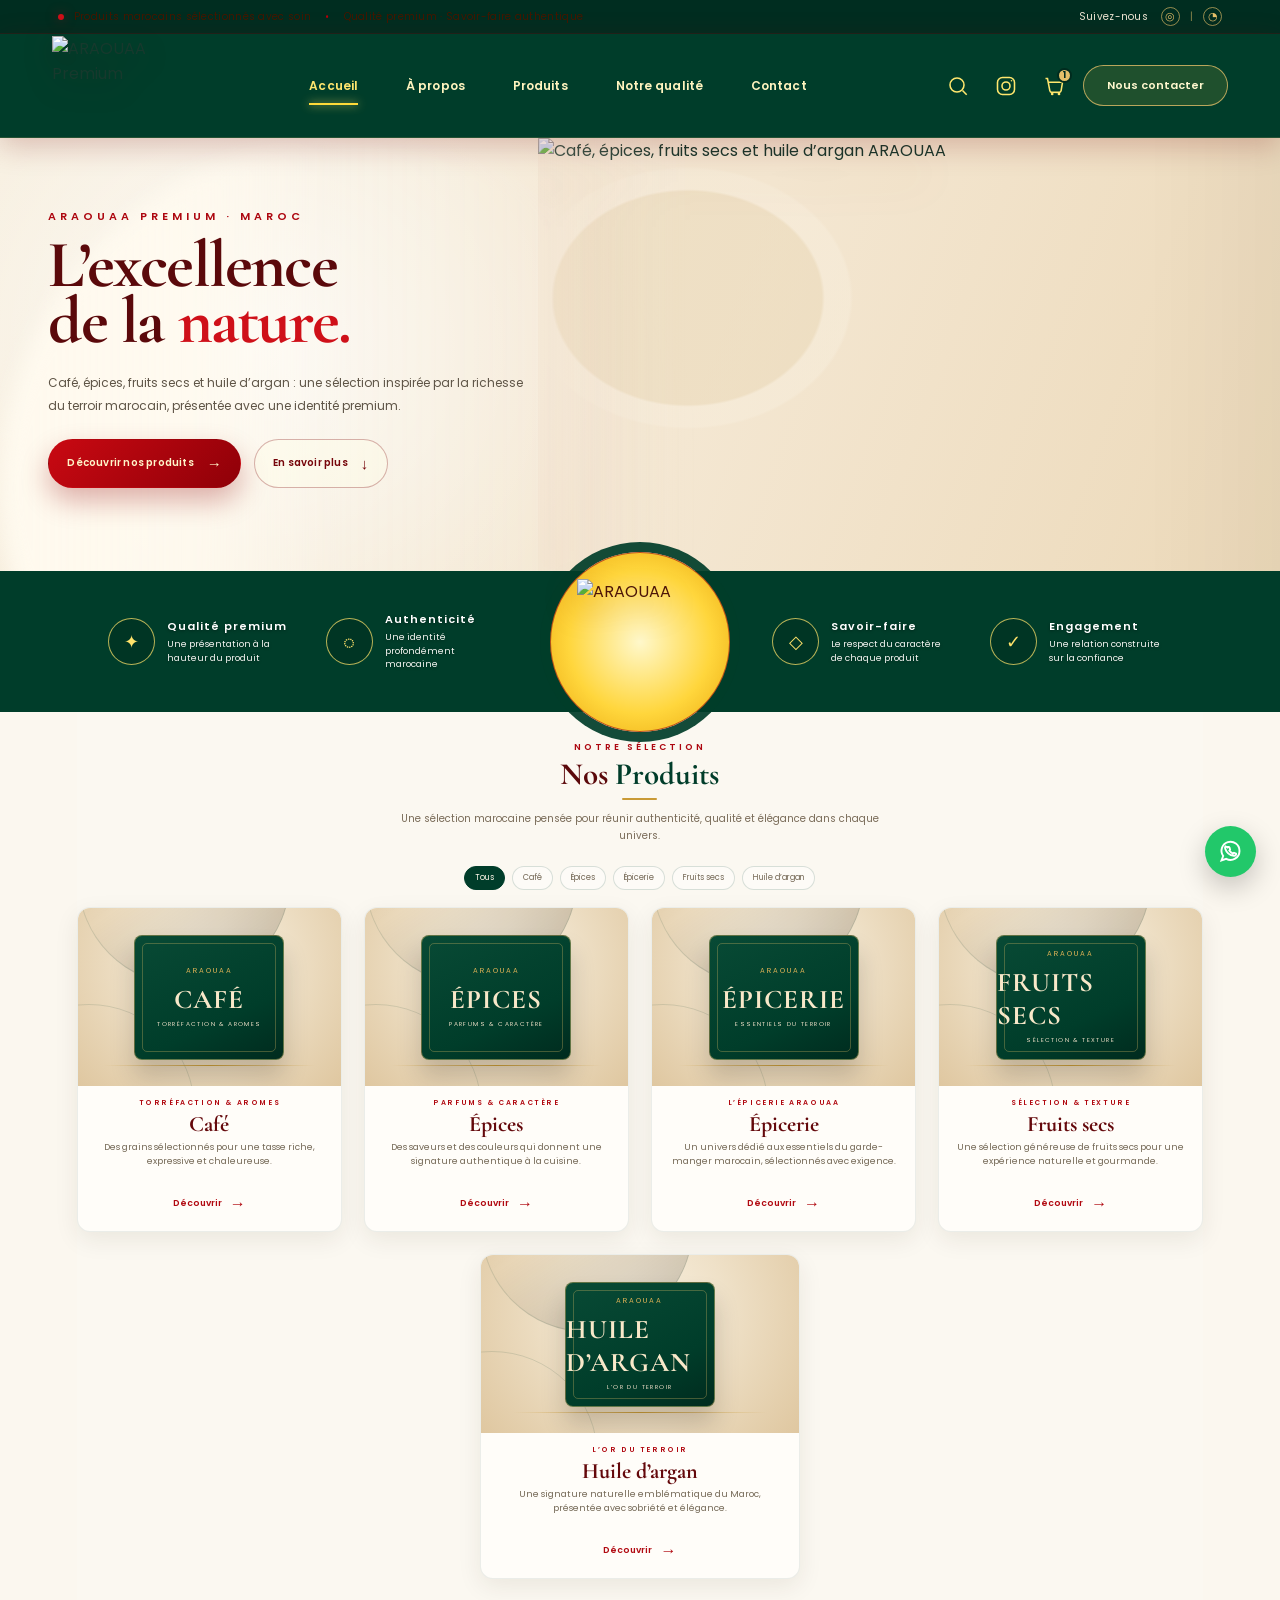
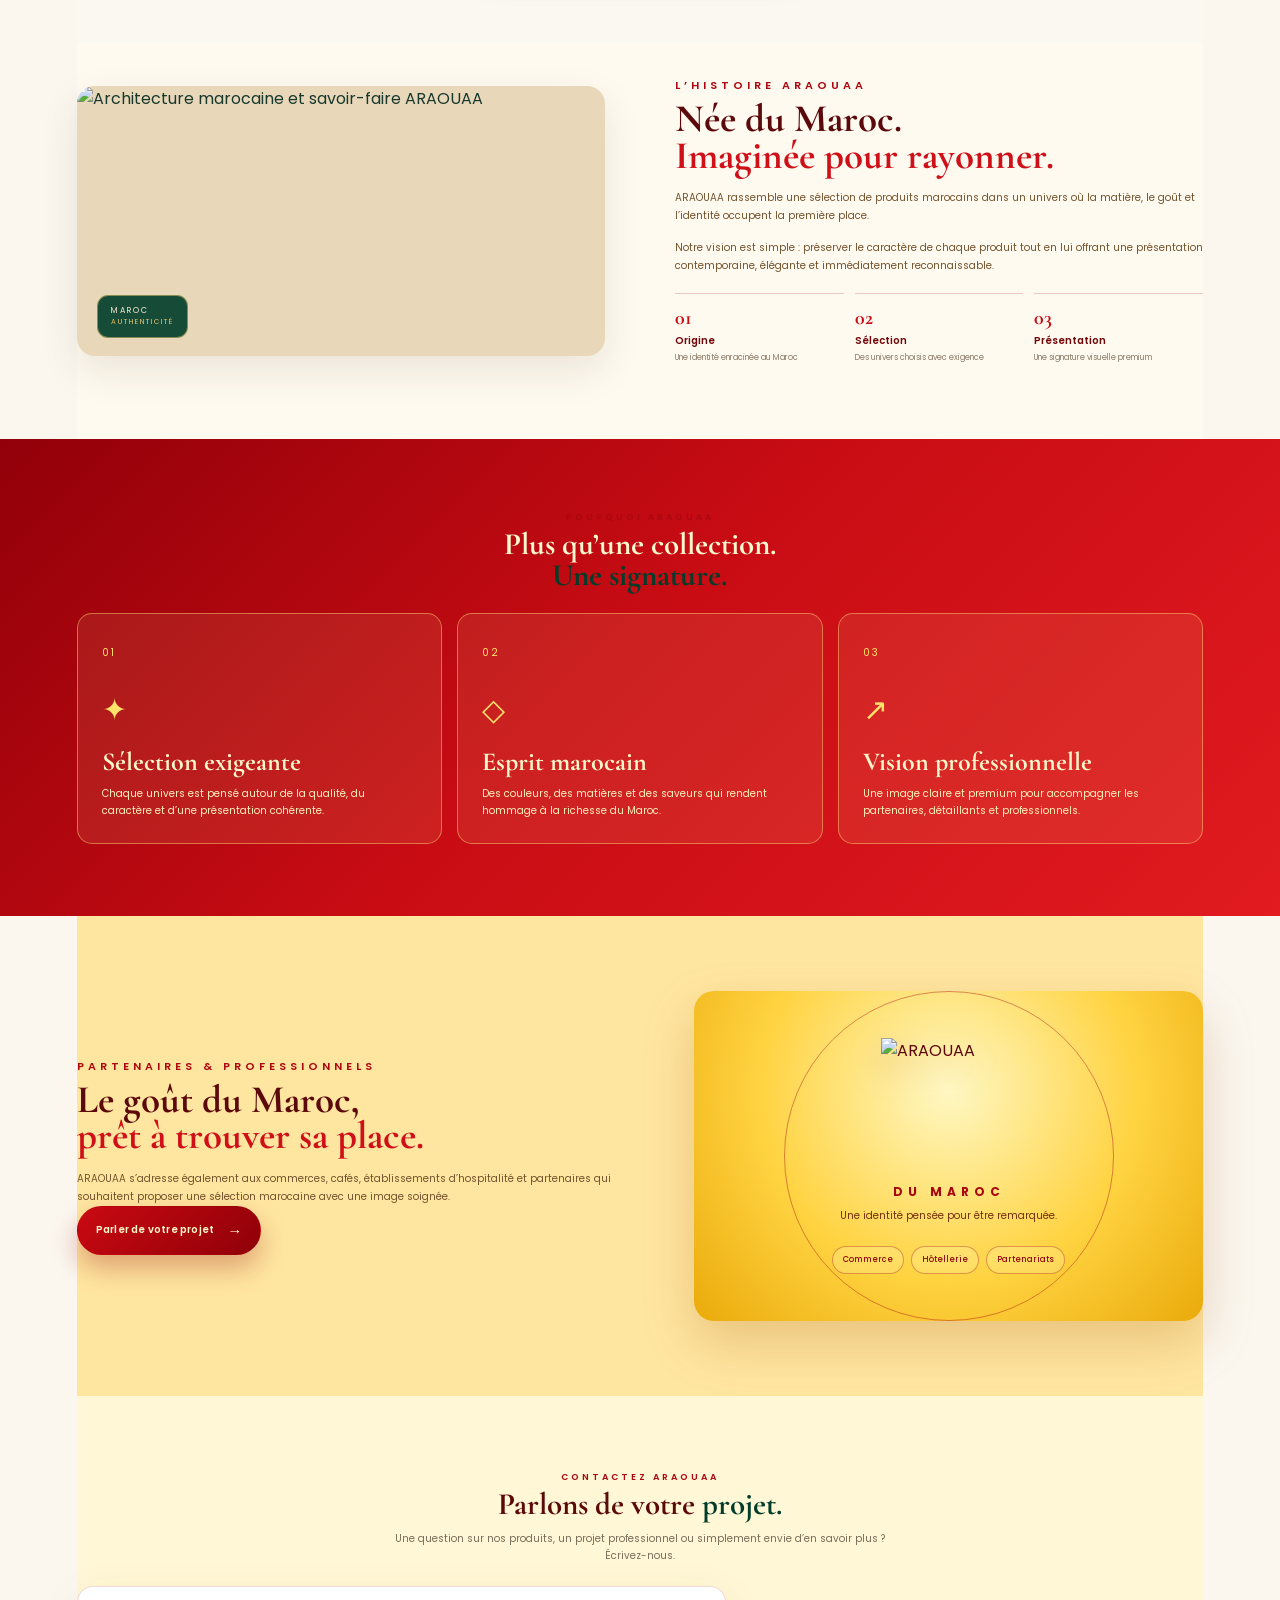
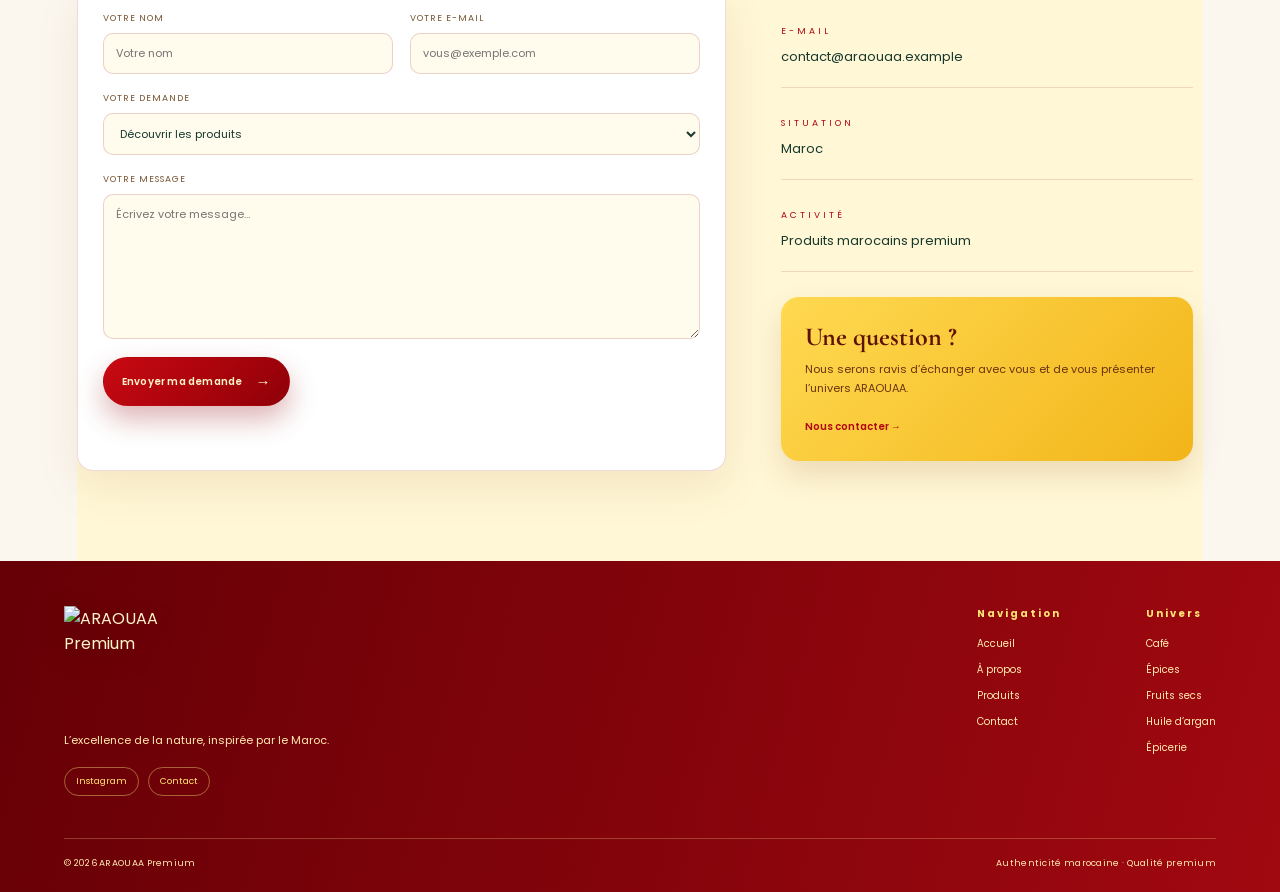
==== index.html @ 13060d9a "Add files via upload" ====
<!DOCTYPE html>
<html lang="fr">
<head>
<meta charset="UTF-8">
<meta name="viewport" content="width=device-width, initial-scale=1.0">
<meta name="theme-color" content="#b50911">
<meta name="description" content="ARAOUAA Premium — café, épices, fruits secs et huile d’argan. L’authenticité marocaine dans une présentation premium.">
<title>ARAOUAA Premium | L’excellence de la nature</title>
<link rel="preconnect" href="https://fonts.googleapis.com">
<link rel="preconnect" href="https://fonts.gstatic.com" crossorigin>
<link href="https://fonts.googleapis.com/css2?family=Cormorant+Garamond:wght@500;600;700&family=Poppins:wght@300;400;500;600;700&display=swap" rel="stylesheet">
<link rel="stylesheet" href="style.css">
</head>
<body>

<div class="announcement">
  <div class="announcement-inner">
    <span><i class="dot"></i> Produits marocains sélectionnés avec soin</span>
    <span class="announcement-separator">•</span>
    <span>Qualité premium · Savoir-faire authentique</span>
    <div class="announcement-socials"><span>Suivez-nous</span><a href="https://www.instagram.com/" target="_blank" rel="noopener" aria-label="Instagram">◎</a><span class="social-divider">|</span><a href="#contact" aria-label="WhatsApp">◔</a></div>
  </div>
</div>

<header class="site-header" id="siteHeader">
  <a class="brand-logo" href="#accueil" aria-label="ARAOUAA Premium — Accueil">
    <img src="assets/logo-crystal-4k.png" alt="ARAOUAA Premium">
  </a>

  <button class="menu-toggle" type="button" aria-label="Ouvrir le menu" aria-expanded="false">
    <span></span><span></span><span></span>
  </button>

  <nav class="main-nav" id="mainNav" aria-label="Navigation principale">
    <a class="active" href="#accueil">Accueil</a>
    <a href="#apropos">À propos</a>
    <a href="produits.html">Produits</a>
    <a href="#qualite">Notre qualité</a>
    <a href="#contact">Contact</a>
  </nav>

  <div class="header-actions">
    <button class="icon-button search-toggle" type="button" aria-label="Rechercher" aria-expanded="false">
      <svg viewBox="0 0 24 24" aria-hidden="true"><circle cx="11" cy="11" r="7"></circle><path d="m16.5 16.5 4.2 4.2"></path></svg>
    </button>
    <a class="icon-button instagram-link" href="https://www.instagram.com/" target="_blank" rel="noopener" aria-label="Instagram">
      <svg viewBox="0 0 24 24" aria-hidden="true"><rect x="3.5" y="3.5" width="17" height="17" rx="5"></rect><circle cx="12" cy="12" r="4"></circle><circle cx="17.5" cy="6.7" r=".8" class="fill"></circle></svg>
    </a>
    <a class="icon-button cart-link" href="#produits" aria-label="Voir le panier">
      <svg viewBox="0 0 24 24" aria-hidden="true"><path d="M3.5 4.5h2l2.3 12.2a2 2 0 0 0 2 1.65h7.35a2 2 0 0 0 1.97-1.65L20.5 8.3H6.2"></path><circle cx="10.2" cy="20" r="1.35" class="fill"></circle><circle cx="17" cy="20" r="1.35" class="fill"></circle></svg>
      <span class="cart-badge">1</span>
    </a>
    <a class="header-contact" href="#contact">Nous contacter</a>
  </div>

  <div class="search-panel" aria-hidden="true">
    <div class="search-inner">
      <svg viewBox="0 0 24 24" aria-hidden="true"><circle cx="11" cy="11" r="7"></circle><path d="m16.5 16.5 4.2 4.2"></path></svg>
      <input id="siteSearch" type="search" placeholder="Rechercher café, épices, fruits secs…" autocomplete="off">
      <button class="search-close" type="button" aria-label="Fermer la recherche">×</button>
    </div>
  </div>
</header>

<main>
<section class="hero" id="accueil">
  <div class="hero-backdrop" aria-hidden="true"></div>
  <div class="hero-inner">
    <div class="hero-copy reveal">
      <p class="eyebrow">ARAOUAA PREMIUM · MAROC</p>
      <h1>L’excellence<br>de la <em>nature.</em></h1>
      <p class="hero-lead">Café, épices, fruits secs et huile d’argan : une sélection inspirée par la richesse du terroir marocain, présentée avec une identité premium.</p>
      <div class="hero-actions">
        <a class="button button-primary" href="produits.html">Découvrir nos produits <span>→</span></a>
        <a class="button button-quiet" href="#apropos">En savoir plus <span>↓</span></a>
      </div>
    </div>
    <div class="hero-visual reveal">
      <div class="hero-arch" aria-hidden="true"></div>
      <div class="visual-frame"><img src="assets/hero-product-stage.jpg" alt="Café, épices, fruits secs et huile d’argan ARAOUAA"></div>
    </div>
  </div>
</section>

<section class="quality-strip" id="qualite">
  <div class="quality-item">
    <span class="quality-icon">✦</span><div><b>Qualité premium</b><small>Une présentation à la hauteur du produit</small></div>
  </div>
  <div class="quality-item">
    <span class="quality-icon">◌</span><div><b>Authenticité</b><small>Une identité profondément marocaine</small></div>
  </div>
  <div class="quality-mark"><img src="assets/logo-crystal-4k.png" alt="ARAOUAA"></div>
  <div class="quality-item">
    <span class="quality-icon">◇</span><div><b>Savoir-faire</b><small>Le respect du caractère de chaque produit</small></div>
  </div>
  <div class="quality-item">
    <span class="quality-icon">✓</span><div><b>Engagement</b><small>Une relation construite sur la confiance</small></div>
  </div>
</section>

<section class="products section" id="produits">
  <div class="section-heading reveal">
    <p class="eyebrow">NOTRE SÉLECTION</p>
    <h2>Nos <em>Produits</em></h2>
    <div class="section-rule" aria-hidden="true"></div>
    <p>Une sélection marocaine pensée pour réunir authenticité, qualité et élégance dans chaque univers.</p>
  </div>
  <div class="product-filters" role="group" aria-label="Filtrer les produits">
    <button class="filter-chip active" type="button" data-filter="all">Tous</button>
    <button class="filter-chip" type="button" data-filter="cafe">Café</button>
    <button class="filter-chip" type="button" data-filter="epices">Épices</button>
    <button class="filter-chip" type="button" data-filter="epicerie">Épicerie</button>
    <button class="filter-chip" type="button" data-filter="fruits-secs">Fruits secs</button>
    <button class="filter-chip" type="button" data-filter="argan">Huile d’argan</button>
  </div>
  <div class="product-grid">
    <article class="product-card reveal" data-category="cafe" data-search="café cafe coffee">
      <div class="product-image epicerie-art"><span class="product-number">01</span><div class="pantry-art"><span>ARAOUAA</span><strong>CAFÉ</strong><small>TORRÉFACTION &amp; AROMES</small></div><div class="pantry-line"></div></div>
      <div class="product-content"><p class="product-kicker">TORRÉFACTION &amp; AROMES</p><h3>Café</h3><p>Des grains sélectionnés pour une tasse riche, expressive et chaleureuse.</p><button class="product-link" data-product="cafe">Découvrir <span>→</span></button></div>
    </article>
    <article class="product-card reveal" data-category="epices" data-search="épices epices spices">
      <div class="product-image epicerie-art"><span class="product-number">02</span><div class="pantry-art"><span>ARAOUAA</span><strong>ÉPICES</strong><small>PARFUMS &amp; CARACTÈRE</small></div><div class="pantry-line"></div></div>
      <div class="product-content"><p class="product-kicker">PARFUMS &amp; CARACTÈRE</p><h3>Épices</h3><p>Des saveurs et des couleurs qui donnent une signature authentique à la cuisine.</p><button class="product-link" data-product="epices">Découvrir <span>→</span></button></div>
    </article>
    <article class="product-card reveal" data-category="epicerie" data-search="épicerie epicerie grocery">
      <div class="product-image epicerie-art"><span class="product-number">03</span><div class="pantry-art"><span>ARAOUAA</span><strong>ÉPICERIE</strong><small>ESSENTIELS DU TERROIR</small></div><div class="pantry-line"></div></div>
      <div class="product-content"><p class="product-kicker">L’ÉPICERIE ARAOUAA</p><h3>Épicerie</h3><p>Un univers dédié aux essentiels du garde-manger marocain, sélectionnés avec exigence.</p><button class="product-link" data-product="epicerie">Découvrir <span>→</span></button></div>
    </article>
    <article class="product-card reveal" data-category="fruits-secs" data-search="fruits secs noix nuts amandes cajou">
      <div class="product-image epicerie-art"><span class="product-number">04</span><div class="pantry-art"><span>ARAOUAA</span><strong>FRUITS SECS</strong><small>SÉLECTION &amp; TEXTURE</small></div><div class="pantry-line"></div></div>
      <div class="product-content"><p class="product-kicker">SÉLECTION &amp; TEXTURE</p><h3>Fruits secs</h3><p>Une sélection généreuse de fruits secs pour une expérience naturelle et gourmande.</p><button class="product-link" data-product="fruits-secs">Découvrir <span>→</span></button></div>
    </article>
    <article class="product-card reveal" data-category="argan" data-search="huile argan argane oil">
      <div class="product-image epicerie-art"><span class="product-number">05</span><div class="pantry-art"><span>ARAOUAA</span><strong>HUILE D’ARGAN</strong><small>L’OR DU TERROIR</small></div><div class="pantry-line"></div></div>
      <div class="product-content"><p class="product-kicker">L’OR DU TERROIR</p><h3>Huile d’argan</h3><p>Une signature naturelle emblématique du Maroc, présentée avec sobriété et élégance.</p><button class="product-link" data-product="argan">Découvrir <span>→</span></button></div>
    </article>
  </div>
</section>

<section class="story section" id="apropos">
  <div class="story-visual reveal"><img src="assets/story-morocco.jpg" alt="Architecture marocaine et savoir-faire ARAOUAA"><div class="story-badge">MAROC<br><span>AUTHENTICITÉ</span></div></div>
  <div class="story-copy reveal">
    <p class="eyebrow">L’HISTOIRE ARAOUAA</p>
    <h2>Née du Maroc.<br><em>Imaginée pour rayonner.</em></h2>
    <p>ARAOUAA rassemble une sélection de produits marocains dans un univers où la matière, le goût et l’identité occupent la première place.</p>
    <p>Notre vision est simple : préserver le caractère de chaque produit tout en lui offrant une présentation contemporaine, élégante et immédiatement reconnaissable.</p>
    <div class="story-points">
      <div><strong>01</strong><span>Origine</span><small>Une identité enracinée au Maroc</small></div>
      <div><strong>02</strong><span>Sélection</span><small>Des univers choisis avec exigence</small></div>
      <div><strong>03</strong><span>Présentation</span><small>Une signature visuelle premium</small></div>
    </div>
  </div>
</section>

<section class="values" id="valeurs">
  <div class="section">
    <div class="section-heading section-heading-light reveal">
      <p class="eyebrow">POURQUOI ARAOUAA</p>
      <h2>Plus qu’une collection.<br><em>Une signature.</em></h2>
    </div>
    <div class="values-grid">
      <article class="value-card reveal"><span>01</span><div class="value-icon">✦</div><h3>Sélection exigeante</h3><p>Chaque univers est pensé autour de la qualité, du caractère et d’une présentation cohérente.</p></article>
      <article class="value-card reveal"><span>02</span><div class="value-icon">◇</div><h3>Esprit marocain</h3><p>Des couleurs, des matières et des saveurs qui rendent hommage à la richesse du Maroc.</p></article>
      <article class="value-card reveal"><span>03</span><div class="value-icon">↗</div><h3>Vision professionnelle</h3><p>Une image claire et premium pour accompagner les partenaires, détaillants et professionnels.</p></article>
    </div>
  </div>
</section>

<section class="partners section" id="partenaires">
  <div class="partner-copy reveal">
    <p class="eyebrow">PARTENAIRES &amp; PROFESSIONNELS</p>
    <h2>Le goût du Maroc,<br><em>prêt à trouver sa place.</em></h2>
    <p>ARAOUAA s’adresse également aux commerces, cafés, établissements d’hospitalité et partenaires qui souhaitent proposer une sélection marocaine avec une image soignée.</p>
    <a class="button button-primary" href="#contact">Parler de votre projet <span>→</span></a>
  </div>
  <div class="partner-card reveal">
    <div class="partner-ring"></div>
    <img src="assets/logo-crystal-4k.png" alt="ARAOUAA">
    <strong>DU MAROC</strong>
    <span>Une identité pensée pour être remarquée.</span>
    <div class="partner-tags"><b>Commerce</b><b>Hôtellerie</b><b>Partenariats</b></div>
  </div>
</section>

<section class="contact section" id="contact">
  <div class="section-heading reveal">
    <p class="eyebrow">CONTACTEZ ARAOUAA</p>
    <h2>Parlons de votre <em>projet.</em></h2>
    <p>Une question sur nos produits, un projet professionnel ou simplement envie d’en savoir plus ? Écrivez-nous.</p>
  </div>
  <div class="contact-layout">
    <form class="contact-form reveal" id="contactForm">
      <div class="field-row">
        <label>Votre nom<input name="name" required placeholder="Votre nom"></label>
        <label>Votre e-mail<input name="email" type="email" required placeholder="vous@exemple.com"></label>
      </div>
      <label>Votre demande
        <select name="interest"><option>Découvrir les produits</option><option>Demande professionnelle</option><option>Partenariat</option><option>Autre demande</option></select>
      </label>
      <label>Votre message<textarea name="message" rows="6" required placeholder="Écrivez votre message…"></textarea></label>
      <button class="button button-primary" type="submit">Envoyer ma demande <span>→</span></button>
      <p class="form-message" aria-live="polite"></p>
    </form>
    <aside class="contact-info reveal">
      <div class="info-block"><span>E-MAIL</span><a href="mailto:contact@araouaa.example">contact@araouaa.example</a></div>
      <div class="info-block"><span>SITUATION</span><p>Maroc</p></div>
      <div class="info-block"><span>ACTIVITÉ</span><p>Produits marocains premium</p></div>
      <div class="contact-highlight"><strong>Une question ?</strong><p>Nous serons ravis d’échanger avec vous et de vous présenter l’univers ARAOUAA.</p><a href="#contact">Nous contacter →</a></div>
    </aside>
  </div>
</section>
</main>

<footer class="footer">
  <div class="footer-main">
    <div class="footer-brand">
      <a class="footer-logo" href="#accueil"><img src="assets/logo-crystal-4k.png" alt="ARAOUAA Premium"></a>
      <p>L’excellence de la nature, inspirée par le Maroc.</p>
      <div class="footer-socials"><a href="https://www.instagram.com/" target="_blank" rel="noopener" aria-label="Instagram">Instagram</a><a href="#contact" aria-label="Contact">Contact</a></div>
    </div>
    <div class="footer-nav"><div><strong>Navigation</strong><a href="#accueil">Accueil</a><a href="#apropos">À propos</a><a href="#produits">Produits</a><a href="#contact">Contact</a></div><div><strong>Univers</strong><a href="#produits">Café</a><a href="#produits">Épices</a><a href="#produits">Fruits secs</a><a href="#produits">Huile d’argan</a><a href="#produits">Épicerie</a></div></div>
  </div>
  <div class="footer-bottom"><span>© 2026 ARAOUAA Premium</span><span>Authenticité marocaine · Qualité premium</span></div>
</footer>

<a class="whatsapp" href="#contact" aria-label="Nous contacter"><svg viewBox="0 0 24 24" aria-hidden="true"><path d="M20 11.5a8 8 0 0 1-11.8 7L4 20l1.5-4A8 8 0 1 1 20 11.5Z"></path><path d="M9.2 8.4c.2-.4.5-.4.8-.4h.5c.2 0 .4.1.5.4l.6 1.5c.1.2.1.4-.1.6l-.5.6c.8 1.3 1.8 2.1 3.2 2.7l.5-.6c.2-.2.4-.2.6-.1l1.4.7c.3.1.4.3.3.6-.2 1-1 1.5-1.9 1.4-3.7-.5-6.7-3-7.8-6.3-.3-.8-.1-1.7.4-2.1Z"></path></svg></a>

<div class="modal" id="productModal" aria-hidden="true"><div class="modal-backdrop"></div><div class="modal-box"><button class="modal-close" type="button" aria-label="Fermer">×</button><p class="eyebrow">UNIVERS ARAOUAA</p><h2 id="modalTitle"></h2><p id="modalText"></p><a href="#contact" class="button button-primary modal-contact">Nous contacter <span>→</span></a></div></div>
<button class="to-top" type="button" aria-label="Retour en haut">↑</button>
<script src="script.js"></script>
</body>
</html>
---- style.css ----
:root{--green:#003b29;--green-deep:#00291d;--green-soft:#0b4a35;--cream:#fbf5e8;--cream-2:#f3e6cf;--gold:#c99a36;--gold-light:#e4bf69;--brown:#62482b;--ink:#173a2d;--muted:#756957;--white:#fffdf8;--line:rgba(0,59,41,.14);--shadow:0 22px 60px rgba(52,39,18,.12)}
*{box-sizing:border-box;margin:0;padding:0}html{scroll-behavior:smooth;scroll-padding-top:100px}body{font-family:Poppins,Arial,sans-serif;background:var(--cream);color:var(--ink);overflow-x:hidden}body.modal-open{overflow:hidden}a{text-decoration:none;color:inherit}button,input,textarea,select{font:inherit}.section{width:min(1380px,88%);margin:auto}.eyebrow{font-size:11px;letter-spacing:4px;color:#a17826;font-weight:600;text-transform:uppercase}.announcement{height:40px;background:var(--green-deep);color:#f4ead8;font-size:11px;letter-spacing:.3px}.announcement-inner{height:100%;width:min(1380px,88%);margin:auto;display:flex;align-items:center;gap:18px;position:relative}.announcement .dot{width:6px;height:6px;background:var(--gold-light);border-radius:50%;display:inline-block;margin-right:7px}.announcement-separator{color:var(--gold)}.announcement-socials{margin-left:auto}.announcement-socials a{color:var(--gold-light);font-weight:600}
.site-header{height:116px;position:sticky;top:0;z-index:100;display:flex;align-items:center;padding:0 5.8%;gap:46px;background:rgba(0,59,41,.97);border-bottom:1px solid rgba(228,191,105,.12);transition:.35s;backdrop-filter:blur(14px)}.site-header.scrolled{height:84px;background:rgba(0,45,32,.97);box-shadow:0 10px 35px rgba(0,0,0,.12)}.brand-logo{width:164px;height:94px;display:flex;align-items:center;flex:0 0 auto}.brand-logo img{width:100%;height:100%;object-fit:contain;display:block;filter:none}.main-nav{display:flex;align-items:center;justify-content:center;gap:45px;flex:1}.main-nav a{color:#f8f1e4;font-size:14px;font-weight:500;letter-spacing:.5px;position:relative;padding:10px 0}.main-nav a:after{content:"";position:absolute;left:0;right:100%;bottom:0;height:2px;background:var(--gold-light);transition:.25s}.main-nav a:hover,.main-nav a.active{color:var(--gold-light)}.main-nav a:hover:after,.main-nav a.active:after{right:0}.header-actions{display:flex;align-items:center;gap:15px;margin-left:auto}.icon-button{border:0;background:transparent;color:var(--gold-light);width:40px;height:40px;display:grid;place-items:center;cursor:pointer}.icon-button svg{width:25px;height:25px;fill:none;stroke:currentColor;stroke-width:1.6}.icon-button .fill{fill:currentColor;stroke:none}.cart-link{position:relative}.cart-badge{position:absolute;top:1px;right:1px;width:15px;height:15px;border-radius:50%;background:var(--gold-light);color:var(--green-deep);font-size:9px;font-weight:700;display:grid;place-items:center;border:2px solid var(--green-deep);line-height:1}.header-contact{border:1px solid rgba(228,191,105,.75);border-radius:30px;padding:11px 19px;color:#f7eddb;font-size:12px;font-weight:600;transition:.25s}.header-contact:hover{background:var(--gold-light);color:var(--green-deep)}.menu-toggle{display:none;background:none;border:0;width:40px;height:40px;flex-direction:column;justify-content:center;gap:5px;margin-left:auto}.menu-toggle span{height:2px;width:23px;background:#f7eddb;display:block}.search-panel{position:absolute;right:5.8%;top:94px;width:min(500px,90vw);opacity:0;pointer-events:none;transform:translateY(-8px);transition:.25s}.search-panel.open{opacity:1;pointer-events:auto;transform:none}.search-inner{display:flex;align-items:center;gap:10px;background:#fffaf0;border:1px solid rgba(0,59,41,.15);border-radius:15px;padding:10px 12px;box-shadow:0 18px 50px rgba(0,30,20,.2)}.search-inner>svg{width:21px;height:21px;fill:none;stroke:#8d6b2b;stroke-width:1.7}.search-inner input{border:0;outline:0;background:transparent;color:var(--ink);width:100%;font-size:13px}.search-close{border:0;background:none;color:#7c6744;font-size:25px;cursor:pointer;line-height:1}
.hero{background:linear-gradient(115deg,#fffaf0 0%,#f7eddb 55%,#f0dfc2 100%);position:relative;overflow:hidden}.hero:before{content:"";position:absolute;width:700px;height:700px;left:-380px;top:-230px;border-radius:50%;background:rgba(255,255,255,.8);filter:blur(10px)}.hero-inner{width:min(1540px,94%);margin:auto;min-height:650px;display:grid;grid-template-columns:44% 56%;align-items:center;position:relative}.hero-copy{padding:55px 0 55px 5.5%;position:relative;z-index:2}.hero h1{font-family:"Cormorant Garamond",serif;font-size:clamp(68px,6.5vw,102px);line-height:.87;letter-spacing:-1.5px;color:var(--green);margin-top:15px;font-weight:700}.hero h1 em,.section-heading h2 em,.story-copy h2 em,.partner-copy h2 em{font-style:normal;color:#a77b24}.hero-lead{max-width:600px;margin-top:27px;color:#62482b;font-size:16px;line-height:1.9}.hero-actions{display:flex;gap:14px;align-items:center;margin-top:30px;flex-wrap:wrap}.button{display:inline-flex;align-items:center;justify-content:center;gap:17px;border-radius:30px;padding:14px 23px;font-size:12px;font-weight:600;letter-spacing:.2px;border:1px solid transparent;transition:.28s}.button span{font-size:17px;transition:.25s}.button:hover span{transform:translateX(4px)}.button-primary{background:var(--green);color:#fff7e8;box-shadow:0 12px 30px rgba(0,59,41,.13)}.button-primary:hover{background:#00523a;transform:translateY(-2px)}.button-quiet{color:var(--green);border-color:rgba(0,59,41,.25);background:rgba(255,255,255,.28)}.button-quiet:hover{border-color:var(--gold);background:#fffaf0}.hero-signature{margin-top:34px;color:#8a714b;font-size:10px;letter-spacing:1.2px;display:flex;align-items:center;gap:10px}.hero-signature span{width:28px;height:1px;background:var(--gold)}.hero-visual{height:650px;position:relative;display:flex;align-items:center;justify-content:flex-end;z-index:1}.visual-frame{width:min(1040px,108%);height:100%;position:relative;z-index:2}.visual-frame img{display:block;width:100%;height:100%;object-fit:cover;object-position:center;-webkit-mask-image:linear-gradient(90deg,transparent 0,rgba(0,0,0,.55) 7%,#000 16%);mask-image:linear-gradient(90deg,transparent 0,rgba(0,0,0,.55) 7%,#000 16%)}
.quality-strip{background:var(--green);min-height:210px;color:#fff;display:grid;grid-template-columns:1fr 1fr 1.2fr 1fr 1fr;align-items:center;padding:24px 6%;position:relative;z-index:4}.quality-item{display:flex;justify-content:center;align-items:center;gap:13px;padding:12px 22px}.quality-icon{width:48px;height:48px;border:1px solid rgba(228,191,105,.8);border-radius:50%;display:grid;place-items:center;color:var(--gold-light);font-size:22px;flex:0 0 auto}.quality-item div{display:flex;flex-direction:column;gap:3px}.quality-item b{font-size:12px;letter-spacing:1.4px;font-weight:600}.quality-item small{font-size:10px;color:#ddd5c5;line-height:1.45}.quality-mark{height:245px;display:flex;align-items:center;justify-content:center;position:relative;margin-top:-34px;margin-bottom:-34px}.quality-mark:before{content:"";position:absolute;width:280px;height:280px;border-radius:50%;background:var(--green);border:1px solid rgba(228,191,105,.8);box-shadow:0 0 0 14px rgba(0,59,41,.9);z-index:0}.quality-mark img{width:190px;height:190px;object-fit:contain;position:relative;z-index:1}
.products{padding:105px 0 100px;background:var(--cream)}.section-heading{text-align:center;max-width:780px;margin:0 auto 48px}.section-heading h2{font-family:"Cormorant Garamond",serif;font-size:54px;line-height:.95;color:var(--green);margin-top:13px}.section-heading>p:last-child{color:var(--muted);font-size:13px;line-height:1.8;margin:18px auto 0;max-width:680px}.product-grid{display:grid;grid-template-columns:repeat(3,1fr);gap:22px}.product-image.placeholder{background:linear-gradient(150deg,#f4ecda,#e9dcc0);color:var(--gold);display:flex;flex-direction:column;align-items:center;justify-content:center;gap:10px}.product-image.placeholder svg{width:52px;height:52px;opacity:.8}.placeholder-tag{font-size:9px;letter-spacing:1.5px;text-transform:uppercase;color:#a17826;background:rgba(255,255,255,.7);border:1px solid rgba(161,120,38,.3);border-radius:20px;padding:5px 12px}.product-card{background:#fffdf8;border:1px solid rgba(0,59,41,.11);border-radius:20px;overflow:hidden;box-shadow:0 12px 38px rgba(52,39,18,.08);transition:.35s}.product-card:hover{transform:translateY(-8px);box-shadow:0 22px 55px rgba(52,39,18,.14);border-color:rgba(201,154,54,.45)}.product-image{height:235px;background:#0b0d0b;position:relative;display:flex;align-items:center;justify-content:center;overflow:hidden}.product-image:after{content:"";position:absolute;inset:0;background:linear-gradient(145deg,rgba(255,255,255,.06),transparent 45%,rgba(0,0,0,.2));pointer-events:none}.product-image img{width:100%;height:100%;object-fit:cover;transition:.5s}.product-card:hover .product-image img{transform:scale(1.035)}.product-number{position:absolute;z-index:2;left:15px;top:14px;width:34px;height:34px;border-radius:50%;display:grid;place-items:center;background:rgba(255,250,239,.92);color:var(--green);font-size:10px;font-weight:700}.product-content{padding:21px 21px 23px}.product-kicker{font-size:8px;letter-spacing:2px;color:#a47b27;font-weight:600}.product-content h3{font-family:"Cormorant Garamond",serif;font-size:30px;color:var(--green);margin:3px 0 7px}.product-content>p:not(.product-kicker){font-size:11px;color:#756957;line-height:1.65;min-height:55px}.product-link{margin-top:13px;border:0;background:none;color:#9a7125;font-size:11px;font-weight:600;display:inline-flex;gap:8px;align-items:center;cursor:pointer;padding:0}.product-link span{font-size:16px;transition:.25s}.product-link:hover span{transform:translateX(4px)}
.story{padding:110px 0;display:grid;grid-template-columns:1fr 1fr;gap:90px;align-items:center;background:#fffaf0}.story-visual{height:510px;border-radius:28px;background:radial-gradient(circle at 50% 50%,#0c553b,#003b29 55%,#002d20);position:relative;overflow:hidden;display:grid;place-items:center;box-shadow:var(--shadow)}.story-orbit{position:absolute;border:1px solid rgba(228,191,105,.32);border-radius:50%}.orbit-a{width:430px;height:430px}.orbit-b{width:320px;height:320px;border-style:dashed}.story-logo{width:245px;height:245px;position:relative;z-index:2;display:grid;place-items:center}.story-logo img{width:100%;height:100%;object-fit:contain}.story-caption{position:absolute;bottom:30px;color:#ddc995;font-size:9px;letter-spacing:3px}.story-copy h2,.partner-copy h2{font-family:"Cormorant Garamond",serif;font-size:62px;line-height:.94;color:var(--green);margin:14px 0 24px}.story-copy>p:not(.eyebrow),.partner-copy>p:not(.eyebrow){color:#6f614e;font-size:14px;line-height:1.9;max-width:610px;margin-top:14px}.story-points{display:grid;grid-template-columns:repeat(3,1fr);gap:15px;margin-top:32px}.story-points div{border-top:1px solid rgba(0,59,41,.15);padding-top:12px}.story-points strong{font-family:"Cormorant Garamond",serif;color:var(--gold);font-size:27px}.story-points span{display:block;color:var(--green);font-size:12px;font-weight:600;margin-top:2px}.story-points small{display:block;color:#8b7c68;font-size:9px;line-height:1.5;margin-top:3px}
.values{background:var(--green);color:#fff;padding:105px 0}.section-heading-light h2{color:#fff}.section-heading-light h2 em{color:var(--gold-light)}.section-heading-light>p:last-child{color:#d7d1c4}.values-grid{display:grid;grid-template-columns:repeat(3,1fr);gap:20px}.value-card{border:1px solid rgba(228,191,105,.27);border-radius:20px;padding:31px;background:rgba(255,255,255,.025);min-height:275px;transition:.3s}.value-card:hover{transform:translateY(-5px);background:rgba(255,255,255,.045);border-color:rgba(228,191,105,.55)}.value-card>span{font-size:10px;color:var(--gold-light);letter-spacing:2px}.value-icon{margin-top:25px;color:var(--gold-light);font-size:30px}.value-card h3{font-family:"Cormorant Garamond",serif;font-size:31px;margin:13px 0 8px}.value-card p{font-size:12px;line-height:1.8;color:#d2cbbd}
.partners{padding:110px 0;display:grid;grid-template-columns:1.05fr .95fr;gap:90px;align-items:center;background:var(--cream-2)}.partner-card{height:430px;border-radius:28px;background:var(--green);position:relative;display:flex;flex-direction:column;align-items:center;justify-content:center;overflow:hidden;box-shadow:var(--shadow);color:#fff}.partner-card img{width:180px;height:180px;object-fit:contain;position:relative;z-index:2}.partner-ring{position:absolute;width:330px;height:330px;border:1px solid rgba(228,191,105,.5);border-radius:50%}.partner-card strong{font-size:12px;letter-spacing:5px;color:var(--gold-light);margin-top:10px;position:relative;z-index:2}.partner-card>span{font-size:10px;color:#ded7c8;margin-top:7px;position:relative;z-index:2}.partner-tags{display:flex;gap:7px;margin-top:22px;position:relative;z-index:2}.partner-tags b{font-size:8px;font-weight:500;border:1px solid rgba(228,191,105,.35);border-radius:20px;padding:7px 10px;color:#eadfc8}
.contact{padding:110px 0 125px;background:#fffaf0}.contact-layout{display:grid;grid-template-columns:1.2fr .8fr;gap:70px}.contact-form{background:#fff;border:1px solid rgba(0,59,41,.11);border-radius:22px;padding:31px;box-shadow:0 15px 45px rgba(52,39,18,.06)}.field-row{display:grid;grid-template-columns:1fr 1fr;gap:17px}.contact-form label{display:flex;flex-direction:column;gap:8px;color:#756957;font-size:10px;letter-spacing:1px;text-transform:uppercase;margin-bottom:18px}.contact-form input,.contact-form textarea,.contact-form select{border:1px solid rgba(0,59,41,.14);border-radius:10px;background:#fffaf0;color:var(--ink);padding:13px 14px;outline:0;font-size:12px;text-transform:none;letter-spacing:0}.contact-form input:focus,.contact-form textarea:focus,.contact-form select:focus{border-color:var(--gold)}.contact-form textarea{resize:vertical;min-height:145px}.form-message{font-size:11px;color:#8b6827;margin-top:12px}.contact-info{padding:10px}.info-block{padding:20px 0;border-bottom:1px solid rgba(0,59,41,.12)}.info-block span{font-size:9px;letter-spacing:3px;color:#a17826}.info-block p,.info-block a{display:block;margin-top:6px;color:var(--ink);font-size:13px}.contact-highlight{margin-top:25px;background:var(--green);border-radius:18px;padding:24px;color:#fff}.contact-highlight strong{font-family:"Cormorant Garamond",serif;font-size:26px}.contact-highlight p{font-size:11px;line-height:1.7;color:#ddd6c7;margin:8px 0 14px}.contact-highlight a{font-size:10px;color:var(--gold-light);font-weight:600}
.footer{background:var(--green-deep);color:#eee6d7;padding:55px 6% 24px}.footer-main{width:min(1380px,100%);margin:auto;display:flex;justify-content:space-between;gap:70px}.footer-logo{display:block;width:130px;height:115px}.footer-logo img{width:100%;height:100%;object-fit:contain}.footer-brand p{font-size:11px;color:#bcb4a5;max-width:300px;margin-top:10px;line-height:1.7}.footer-socials{display:flex;gap:9px;margin-top:18px}.footer-socials a{border:1px solid rgba(228,191,105,.3);border-radius:20px;padding:7px 11px;color:var(--gold-light);font-size:9px}.footer-nav{display:flex;gap:85px}.footer-nav>div{display:flex;flex-direction:column;gap:10px}.footer-nav strong{font-size:10px;color:var(--gold-light);letter-spacing:2px;margin-bottom:4px}.footer-nav a{font-size:10px;color:#c9c1b2}.footer-nav a:hover{color:#fff}.footer-bottom{width:min(1380px,100%);margin:42px auto 0;border-top:1px solid rgba(228,191,105,.17);padding-top:18px;display:flex;justify-content:space-between;color:#8f897e;font-size:9px;letter-spacing:.3px}
.whatsapp{position:fixed;right:24px;bottom:23px;width:51px;height:51px;border-radius:50%;background:#22c86a;color:#fff;display:grid;place-items:center;z-index:90;box-shadow:0 10px 28px rgba(0,0,0,.22);transition:.25s}.whatsapp:hover{transform:translateY(-3px)}.whatsapp svg{width:27px;height:27px;fill:none;stroke:currentColor;stroke-width:1.7}.to-top{position:fixed;right:24px;bottom:86px;width:42px;height:42px;border-radius:50%;border:1px solid rgba(0,59,41,.15);background:#fffaf0;color:var(--green);opacity:0;pointer-events:none;transition:.3s;z-index:80}.to-top.show{opacity:1;pointer-events:auto}.modal{position:fixed;inset:0;display:none;align-items:center;justify-content:center;padding:20px;z-index:200}.modal.open{display:flex}.modal-backdrop{position:absolute;inset:0;background:rgba(0,31,22,.78);backdrop-filter:blur(8px)}.modal-box{position:relative;z-index:2;width:min(560px,100%);background:#fffaf0;border-radius:22px;padding:40px;border:1px solid rgba(201,154,54,.4);box-shadow:0 25px 80px rgba(0,0,0,.25)}.modal-box h2{font-family:"Cormorant Garamond",serif;color:var(--green);font-size:54px;line-height:.95;margin:10px 0}.modal-box>p:not(.eyebrow){color:#6e604d;font-size:13px;line-height:1.8;margin-bottom:22px}.modal-close{position:absolute;right:16px;top:11px;border:0;background:none;color:#756957;font-size:30px;cursor:pointer}
.reveal{opacity:0;transform:translateY(22px);transition:opacity .65s ease,transform .65s ease}.reveal.visible{opacity:1;transform:none}.search-hidden{display:none!important}
@media(max-width:1150px){.site-header{padding:0 4%;gap:25px}.main-nav{gap:25px}.header-contact{display:none}.hero-inner{grid-template-columns:1fr}.hero-copy{text-align:center;padding:75px 5% 20px}.hero-lead{margin-left:auto;margin-right:auto}.hero-actions{justify-content:center}.hero-signature{justify-content:center}.hero-visual{height:510px;justify-content:center;padding:0 2%}.visual-frame{width:min(850px,100%)}.note-one{left:3%}.note-two{right:3%}.quality-strip{grid-template-columns:1fr 1fr;padding:35px 5%;gap:18px}.quality-mark{grid-column:1/-1;grid-row:1;height:220px;margin:0}.quality-mark:before{width:280px;height:280px}.product-grid{grid-template-columns:1fr 1fr}.story,.partners{grid-template-columns:1fr;gap:55px}.story-copy{max-width:850px;margin:auto}.values-grid{grid-template-columns:1fr 1fr}.value-card:last-child{grid-column:1/-1}.contact-layout{grid-template-columns:1fr}.contact-info{padding:0}.footer-main{flex-direction:column}.footer-nav{gap:55px}}
@media(max-width:720px){.announcement{height:36px;font-size:8px}.announcement-inner{width:90%;gap:7px}.announcement-separator,.announcement-socials{display:none}.site-header{height:86px;padding:0 5%;gap:12px}.site-header.scrolled{height:76px}.brand-logo{width:122px;height:74px}.menu-toggle{display:flex}.main-nav{position:absolute;left:0;right:0;top:86px;background:var(--green);display:none;flex-direction:column;align-items:stretch;gap:0;padding:8px 7%;border-top:1px solid rgba(228,191,105,.12);border-bottom:1px solid rgba(228,191,105,.15)}.main-nav.open{display:flex}.main-nav a{padding:15px 0;font-size:13px}.header-actions{gap:3px}.instagram-link{display:none}.icon-button{width:36px;height:36px}.search-panel{right:5%;top:76px;width:90vw}.hero-inner{width:100%}.hero-copy{padding:55px 7% 18px}.hero h1{font-size:58px}.hero-lead{font-size:13px;line-height:1.75;margin-top:21px}.hero-actions{flex-direction:column;align-items:stretch;margin-top:25px}.button{width:100%}.hero-signature{font-size:8px;justify-content:center;text-align:center}.hero-visual{height:330px;padding:0 4%;align-items:center}.visual-frame{border-radius:18px}.visual-frame:after{border-radius:18px}.visual-note{display:none}.quality-strip{grid-template-columns:1fr;padding:18px 7% 32px;gap:10px}.quality-item{justify-content:flex-start;padding:10px 0}.quality-mark{grid-row:auto;order:-1;height:220px}.quality-mark:before{width:250px;height:250px}.quality-mark img{width:175px;height:175px}.products,.story,.values,.partners,.contact{padding:75px 0}.section{width:90%}.section-heading{margin-bottom:34px}.section-heading h2{font-size:43px}.product-grid{grid-template-columns:1fr}.product-image{height:220px}.product-content h3{font-size:29px}.story-visual{height:350px}.story-logo{width:190px;height:190px}.orbit-a{width:300px;height:300px}.orbit-b{width:230px;height:230px}.story-copy h2,.partner-copy h2{font-size:49px}.story-points{grid-template-columns:1fr}.values-grid{grid-template-columns:1fr}.value-card:last-child{grid-column:auto}.partner-card{height:360px}.partner-card img{width:150px;height:150px}.field-row{grid-template-columns:1fr;gap:0}.contact-form{padding:22px}.footer{padding:45px 6% 20px}.footer-nav{gap:35px}.footer-bottom{flex-direction:column;gap:8px}.whatsapp{right:17px;bottom:17px;width:48px;height:48px}.to-top{right:17px;bottom:76px}.modal-box{padding:32px 25px}.modal-box h2{font-size:45px}}

/* ARAOUAA red-and-gold identity: supports the original high-resolution logo. */
:root{--green:#7f070b;--green-deep:#590006;--green-soft:#a50b12;--cream:#fff7d8;--cream-2:#ffe7a2;--gold:#edb21a;--gold-light:#ffe98a;--brown:#6c260c;--ink:#28150c;--muted:#785b34;--white:#fffdf5;--line:rgba(127,7,11,.16);--shadow:0 22px 60px rgba(128,26,0,.18)}
body{background:var(--cream);color:var(--ink)}
.announcement{background:linear-gradient(90deg,#ffdc55,#f3b614);color:#451700;border-bottom:1px solid rgba(127,7,11,.22)}.announcement .dot{background:#cf1019;box-shadow:0 0 12px rgba(207,16,25,.55)}.announcement-separator{color:#b8000a}.announcement-socials a{color:#8d060b}
.site-header{background:linear-gradient(105deg,rgba(138,0,8,.98),rgba(193,11,18,.98));border-bottom-color:rgba(255,232,128,.44);box-shadow:0 8px 28px rgba(115,0,0,.22)}.site-header.scrolled{background:linear-gradient(105deg,rgba(111,0,7,.98),rgba(168,5,13,.98))}.main-nav a{color:#fff4bf}.main-nav a:hover,.main-nav a.active{color:#ffe76e}.main-nav a:after{background:#ffda39;box-shadow:0 0 8px rgba(255,225,102,.9)}.icon-button{color:#ffe76e}.header-contact{border-color:#ffe76e;color:#fff8cf;background:rgba(255,222,79,.12)}.header-contact:hover{background:#ffe76e;color:#7f070b}.menu-toggle span{background:#fff5c6}.brand-logo img,.footer-logo img{filter:drop-shadow(0 7px 14px rgba(51,0,0,.28))}
.search-inner{background:#fffbe9;border-color:rgba(149,4,14,.22)}.search-inner>svg{stroke:#b00911}.search-close{color:#7f070b}
.hero{background:radial-gradient(circle at 7% 15%,rgba(255,255,218,.92) 0 9%,transparent 25%),radial-gradient(circle at 82% 4%,rgba(255,242,142,.68),transparent 34%),linear-gradient(115deg,#fff0a6 0%,#ffd447 49%,#f2ac11 100%)}.hero:before{background:rgba(255,255,223,.78)}.hero h1,.section-heading h2,.story-copy h2,.partner-copy h2{color:#5b090b}.hero h1 em,.section-heading h2 em,.story-copy h2 em,.partner-copy h2 em{color:#cf1019}.hero-lead{color:#6a3414}.eyebrow{color:#ad0710}.button-primary{background:linear-gradient(135deg,#c90912,#8f0008);color:#fff6ca;box-shadow:0 13px 28px rgba(143,0,8,.30)}.button-primary:hover{background:linear-gradient(135deg,#e31620,#a8000a);box-shadow:0 16px 30px rgba(143,0,8,.38)}.button-quiet{color:#76050a;border-color:rgba(127,7,11,.30);background:rgba(255,255,232,.35)}.button-quiet:hover{border-color:#c90912;background:#fff8c8}.hero-signature{color:#744317}.hero-signature span{background:#c90912}.visual-frame{filter:drop-shadow(-18px 23px 22px rgba(153,58,0,.23))}
.quality-strip{background:linear-gradient(90deg,#f3bd20,#ffe36b 45%,#f3bd20);color:#4c1407}.quality-icon{border-color:rgba(130,6,10,.56);color:#b50911;background:rgba(255,250,208,.26)}.quality-item small{color:rgba(67,18,4,.72)}.quality-mark:before{background:radial-gradient(circle,#fff8cb 0%,#ffd63c 57%,#e8a40a 100%);border-color:rgba(156,7,11,.60);box-shadow:0 0 0 13px rgba(255,240,144,.78),0 0 38px rgba(255,225,83,.95)}.quality-mark img{filter:drop-shadow(0 12px 16px rgba(119,0,0,.25))}
.products{background:#fff8dc}.product-card{border-color:rgba(143,0,8,.13);box-shadow:0 12px 38px rgba(139,76,0,.12)}.product-card:hover{border-color:rgba(196,9,17,.48);box-shadow:0 22px 50px rgba(142,73,0,.20)}.product-image{background:#ffd95f}.product-number{color:#8e0008;background:rgba(255,255,229,.94)}.product-kicker,.product-link{color:#b10911}.product-content h3{color:#64080b}.product-content>p:not(.product-kicker),.section-heading>p:last-child{color:#72582f}
.story{background:#fff0bd}.story-visual{background:radial-gradient(circle at 50% 34%,#fff8c5 0%,#ffd44d 45%,#e99d09 100%);box-shadow:0 22px 52px rgba(154,74,0,.22)}.story-orbit{border-color:rgba(171,7,15,.38)}.story-caption{color:#92080d}.story-logo img{filter:drop-shadow(0 14px 18px rgba(126,0,0,.26))}.story-points div{border-color:rgba(158,8,14,.20)}.story-points strong{color:#c70c14}.story-points span{color:#72070a}.story-copy>p:not(.eyebrow),.partner-copy>p:not(.eyebrow){color:#74532d}
.values{background:linear-gradient(135deg,#920009,#c90c14 48%,#e11b20);color:#fff7cb}.section-heading-light h2{color:#fff8cf}.section-heading-light h2 em{color:#ffe36b}.section-heading-light>p:last-child,.value-card p{color:#fff0bc}.value-card{border-color:rgba(255,232,129,.44);background:rgba(255,240,161,.09)}.value-card:hover{background:rgba(255,244,181,.17);border-color:rgba(255,240,155,.76)}.value-card>span,.value-icon{color:#ffe36b}
.partners{background:#ffe6a0}.partner-card{background:radial-gradient(circle at 50% 30%,#fff8c4 0%,#ffd341 55%,#eaaa0a 100%);color:#5e060a;box-shadow:0 22px 52px rgba(156,74,0,.22)}.partner-ring{border-color:rgba(166,5,13,.42)}.partner-card img{filter:drop-shadow(0 13px 17px rgba(122,0,0,.25))}.partner-card strong{color:#a8070d}.partner-card>span{color:#74300d}.partner-tags b{color:#8e060c;border-color:rgba(160,5,13,.34);background:rgba(255,250,194,.24)}
.contact{background:#fff7d6}.contact-form{border-color:rgba(151,4,12,.15);box-shadow:0 15px 44px rgba(143,73,0,.10)}.contact-form label{color:#765632}.contact-form input,.contact-form textarea,.contact-form select{background:#fffbed;border-color:rgba(142,5,12,.17)}.contact-form input:focus,.contact-form textarea:focus,.contact-form select:focus{border-color:#c90912;box-shadow:0 0 0 3px rgba(201,9,18,.10)}.info-block{border-color:rgba(143,0,8,.13)}.info-block span{color:#b20912}.contact-highlight{background:linear-gradient(135deg,#ffd951,#f2b519);color:#5e1105;box-shadow:0 14px 30px rgba(145,76,0,.16)}.contact-highlight p{color:#6b320d}.contact-highlight a{color:#b00911}
.footer{background:linear-gradient(105deg,#650006,#a10810);color:#fff5c8}.footer-brand p,.footer-nav a,.footer-bottom{color:#ffeab1}.footer-socials a{border-color:rgba(255,231,120,.42);color:#ffe675}.footer-nav strong{color:#ffe675}.footer-bottom{border-top-color:rgba(255,235,147,.26)}.footer-logo img{filter:drop-shadow(0 8px 12px rgba(46,0,0,.30))}
.to-top{border-color:rgba(175,5,13,.25);background:#fff7d5;color:#9a0008}.modal-backdrop{background:rgba(103,0,6,.65)}.modal-box{background:#fff9dc;border-color:rgba(199,9,19,.40)}.modal-box h2{color:#78070a}.modal-box>p:not(.eyebrow){color:#73522e}
@media(max-width:720px){.main-nav{background:linear-gradient(180deg,#a8070e,#7f070b);border-color:rgba(255,232,126,.35)}.quality-mark:before{box-shadow:0 0 0 10px rgba(255,240,144,.78),0 0 28px rgba(255,225,83,.9)}}

/* =========================================================
   ARRAOUA — REFERENCE MATCH V4
   ========================================================= */
:root{--green:#003d2a;--green-deep:#002b1e;--cream:#fbf7ef;--cream-2:#f5ead8;--gold:#c99a36;--gold-light:#e4bf69;--ink:#17392d}
body{background:var(--cream)}
.announcement{height:34px;background:#002d20;font-size:10px}.announcement-inner{width:min(1200px,91%);gap:14px}
.announcement-socials{display:flex;align-items:center;gap:10px;margin-left:auto}.announcement-socials span:first-child{color:#f0e7d5;margin-right:3px}.announcement-socials a{width:19px;height:19px;border:1px solid rgba(228,191,105,.65);border-radius:50%;display:grid;place-items:center;color:var(--gold-light);font-size:11px;font-weight:500}.announcement-socials .social-divider{color:rgba(228,191,105,.55);font-size:11px}
.site-header{height:104px;padding:0 4.1%;gap:34px;background:#003d2a;backdrop-filter:none;border-bottom:1px solid rgba(228,191,105,.16)}.site-header.scrolled{height:78px;background:rgba(0,45,32,.98)}.brand-logo{width:125px;height:93px;align-self:flex-start;margin-top:2px}.main-nav{gap:48px}.main-nav a{font-size:12px;font-weight:600;letter-spacing:.1px}.header-actions{gap:10px}.icon-button{width:38px;height:38px}.icon-button svg{width:24px;height:24px;stroke-width:1.55}.header-contact{padding:11px 23px;font-size:11px;border-color:rgba(228,191,105,.78)}.search-panel{top:86px}
.hero{height:433px;min-height:433px;background:#f6eddd;position:relative;isolation:isolate}.hero:before{content:"";position:absolute;inset:0;background:linear-gradient(90deg,rgba(255,250,239,.94) 0%,rgba(255,250,239,.84) 27%,rgba(255,250,239,.1) 47%,rgba(246,233,211,0) 100%);z-index:0}.hero:after{content:"";position:absolute;left:0;top:0;bottom:0;width:50%;background:url('assets/hero-architecture-reference.jpg') left center/cover no-repeat;opacity:.56;z-index:-1}.hero-backdrop{position:absolute;inset:0;z-index:-2;background:radial-gradient(circle at 20% 48%,rgba(255,255,255,.78),transparent 35%),linear-gradient(110deg,#f7efdf 0%,#f4e7d2 55%,#ecd9b9 100%)}.hero-inner{width:100%;height:100%;min-height:0;display:grid;grid-template-columns:42% 58%;align-items:stretch;position:relative}.hero-copy{padding:70px 0 25px 9%;z-index:3;max-width:570px}.hero h1{font-size:clamp(58px,5.2vw,77px);line-height:.84;letter-spacing:-1.8px;margin-top:12px}.hero-lead{max-width:520px;margin-top:22px;font-size:12px;line-height:1.95;color:#5f5547}.hero-actions{margin-top:21px;gap:13px}.button{padding:12px 18px;font-size:10px;gap:13px}.button span{font-size:15px}.hero-signature{display:none}.hero-visual{height:100%;position:relative;display:block;z-index:2;overflow:hidden}.hero-arch{position:absolute;left:-70px;top:-15px;width:440px;height:350px;border-radius:50% 50% 0 0;background:radial-gradient(ellipse at center,#ead9b9 0 43%,#f7eddb 44% 52%,rgba(255,255,255,0) 53%);opacity:.55}.visual-frame{position:absolute;right:0;top:0;width:100%;height:100%;z-index:2;overflow:hidden}.visual-frame img{width:100%;height:100%;object-fit:cover;object-position:center;mask-image:none;-webkit-mask-image:none;filter:saturate(.96) contrast(1.02)}.visual-frame:after{content:"";position:absolute;inset:0;background:linear-gradient(90deg,rgba(247,237,219,.2),transparent 20%,transparent 82%,rgba(0,0,0,.03));pointer-events:none}
.quality-strip{height:141px;min-height:141px;padding:0 7%;grid-template-columns:1fr 1fr 1.05fr 1fr 1fr;background:#003d2a}.quality-item{padding:8px 18px;gap:12px}.quality-icon{width:47px;height:47px;font-size:18px}.quality-item b{font-size:11px;letter-spacing:1px}.quality-item small{font-size:9px;line-height:1.5}.quality-mark{height:178px;margin-top:-22px;margin-bottom:-22px}.quality-mark:before{width:178px;height:178px;box-shadow:0 0 0 10px rgba(0,61,42,.92)}.quality-mark img{width:125px;height:125px}
.products{padding:29px 0 64px;background:#fbf8f1}.section-heading{max-width:680px;margin:0 auto 22px}.section-heading .eyebrow{font-size:9px;letter-spacing:3px}.section-heading h2{font-size:31px;line-height:1;margin-top:5px}.section-heading h2 em{font-style:normal;color:var(--green)}.section-heading>p:last-child{font-size:10px;line-height:1.7;margin-top:10px;max-width:520px;color:#7a6c59}.section-rule{width:35px;height:2px;background:var(--gold);margin:8px auto 0;border-radius:2px}.product-filters{display:flex;justify-content:center;align-items:center;gap:7px;margin:0 auto 17px;flex-wrap:wrap}.filter-chip{border:1px solid rgba(0,61,42,.15);background:rgba(255,255,255,.45);color:#756957;border-radius:18px;padding:5px 10px;font-size:8px;cursor:pointer;transition:.22s}.filter-chip:hover,.filter-chip.active{background:var(--green);border-color:var(--green);color:#fff8e9}.product-grid{grid-template-columns:repeat(4,1fr);gap:22px;align-items:start}.product-card{border-radius:13px;background:#fffdf9;box-shadow:0 8px 25px rgba(52,39,18,.08);border:1px solid rgba(0,59,41,.08)}.product-image{height:178px;background:#f4ecde}.product-image img{object-fit:cover}.product-number{display:none}.product-content{padding:12px 15px 15px;text-align:center}.product-kicker{font-size:7px;letter-spacing:1.6px}.product-content h3{font-size:22px;margin:3px 0 4px}.product-content>p:not(.product-kicker){font-size:9px;line-height:1.55;min-height:42px;color:#756957}.product-link{margin-top:8px;font-size:9px}.product-card:nth-child(5){grid-column:2/4;max-width:320px;width:100%;justify-self:center}.product-card:nth-child(5) .product-image{height:178px}.epicerie-art{background:radial-gradient(circle at 50% 30%,#f9f0df 0,#efe1c8 42%,#dfc7a0 100%)!important;position:relative;overflow:hidden}.epicerie-art:before,.epicerie-art:after{content:"";position:absolute;border:1px solid rgba(0,61,42,.12);border-radius:50%;width:210px;height:210px}.epicerie-art:before{left:-95px;bottom:-130px}.epicerie-art:after{right:-105px;top:-135px}.pantry-art{position:relative;z-index:2;width:150px;height:125px;border-radius:8px;background:linear-gradient(155deg,#084a35,#003d2a 65%,#002b1e);box-shadow:0 17px 25px rgba(37,27,13,.2);display:flex;flex-direction:column;align-items:center;justify-content:center;color:#f8e8c9;border:1px solid rgba(228,191,105,.42)}.pantry-art:before{content:"";position:absolute;inset:7px;border:1px solid rgba(228,191,105,.3);border-radius:5px}.pantry-art span{font-size:7px;letter-spacing:2px;color:#d7ae54}.pantry-art strong{font-family:"Cormorant Garamond",serif;font-size:27px;letter-spacing:1px;margin-top:7px}.pantry-art small{font-size:6px;letter-spacing:1.4px;color:#eee0c8;margin-top:4px}.pantry-line{position:absolute;bottom:20px;width:80%;height:1px;background:linear-gradient(90deg,transparent,var(--gold),transparent)}
.story{padding:34px 0 75px;background:#fffaf0;grid-template-columns:1fr 1fr;gap:70px}.story-visual{height:270px;border-radius:18px;background:#e9d7ba;overflow:hidden;box-shadow:0 15px 38px rgba(52,39,18,.1);display:block;position:relative}.story-visual>img{width:100%;height:100%;object-fit:cover;display:block}.story-badge{position:absolute;left:20px;bottom:18px;background:rgba(0,61,42,.91);border:1px solid rgba(228,191,105,.55);color:#f5e7ce;border-radius:11px;padding:9px 13px;font-size:8px;letter-spacing:2px;line-height:1.4}.story-badge span{color:var(--gold-light);font-size:7px}.story-copy h2,.partner-copy h2{font-size:39px;line-height:.94;margin:7px 0 15px}.story-copy>p:not(.eyebrow),.partner-copy>p:not(.eyebrow){font-size:10px;line-height:1.8;max-width:540px}.story-points{margin-top:18px;gap:11px}.story-points strong{font-size:20px}.story-points span{font-size:10px}.story-points small{font-size:8px}
.values{padding:72px 0}.values-grid{gap:15px}.value-card{min-height:225px;padding:24px;border-radius:15px}.value-card h3{font-size:26px}.value-card p{font-size:10px;line-height:1.7}.partners{padding:75px 0;gap:55px}.partner-card{height:330px;border-radius:20px}.partner-card img{width:135px;height:135px}.contact{padding:75px 0 90px}.contact-layout{gap:45px}.contact-form{padding:25px;border-radius:16px}.contact-form label{font-size:9px}.contact-form input,.contact-form textarea,.contact-form select{font-size:11px;padding:11px 12px}.footer{padding:45px 5% 22px}
@media(max-width:1150px){.site-header{padding:0 4%;gap:25px}.main-nav{gap:25px}.hero-inner{grid-template-columns:44% 56%}.hero-copy{padding-left:7%;padding-top:62px}.product-grid{grid-template-columns:repeat(2,1fr)}.product-card:nth-child(5){grid-column:1/-1}.quality-strip{padding:0 3%}}
@media(max-width:720px){.announcement{height:32px}.announcement-inner{width:90%}.announcement-socials{display:none}.site-header{height:82px;padding:0 5%}.site-header.scrolled{height:72px}.brand-logo{width:108px;height:76px}.main-nav{top:82px}.hero{height:auto;min-height:0}.hero-inner{display:flex;flex-direction:column}.hero-copy{padding:48px 7% 20px;text-align:left;max-width:none}.hero h1{font-size:55px}.hero-lead{font-size:11px;line-height:1.8}.hero-actions{justify-content:flex-start}.hero-actions .button{width:auto}.hero-visual{height:295px}.visual-frame{position:absolute;inset:0}.hero-arch{display:none}.hero:after{display:none}.quality-strip{height:auto;min-height:0;grid-template-columns:1fr;padding:18px 7% 26px}.quality-mark{height:160px;order:-1;margin:-20px 0 0}.quality-mark:before{width:160px;height:160px}.quality-mark img{width:110px;height:110px}.products{padding:42px 0 58px}.section{width:90%}.product-filters{gap:5px;margin-bottom:15px}.filter-chip{font-size:7px;padding:5px 8px}.product-grid{grid-template-columns:1fr;gap:15px}.product-card:nth-child(5){grid-column:auto;max-width:none}.product-image,.product-card:nth-child(5) .product-image{height:215px}.story{padding:48px 0 60px;grid-template-columns:1fr;gap:32px}.story-visual{height:250px}.story-copy h2,.partner-copy h2{font-size:42px}}

/* --- Detail pass 01: quality strip readability --- */
.quality-strip .quality-item{color:#fff!important}
.quality-strip .quality-item b{color:#fff!important;text-shadow:0 1px 3px rgba(0,0,0,.35)}
.quality-strip .quality-item small{color:#f4f6f2!important;text-shadow:0 1px 3px rgba(0,0,0,.28)}
.quality-strip .quality-icon{color:#ffe36b!important;border-color:rgba(255,227,107,.72)!important;background:rgba(0,0,0,.12)!important}
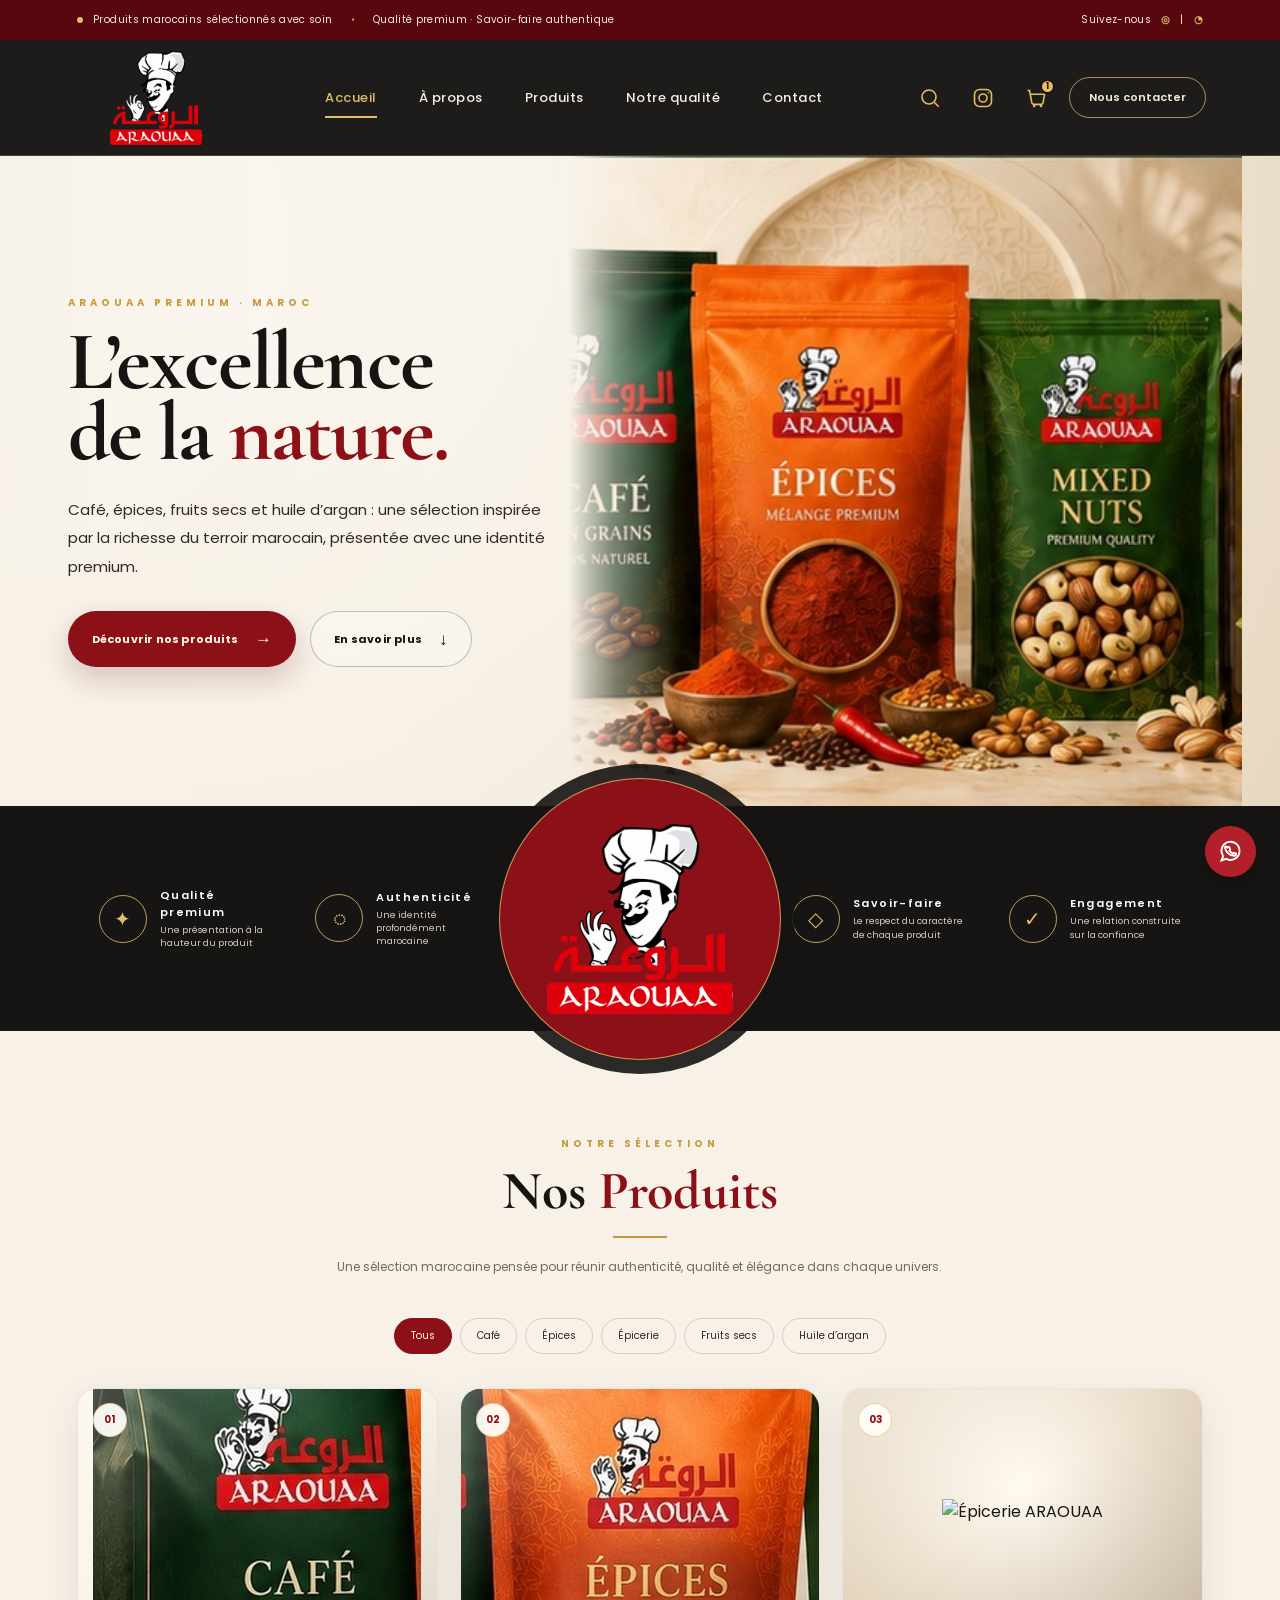
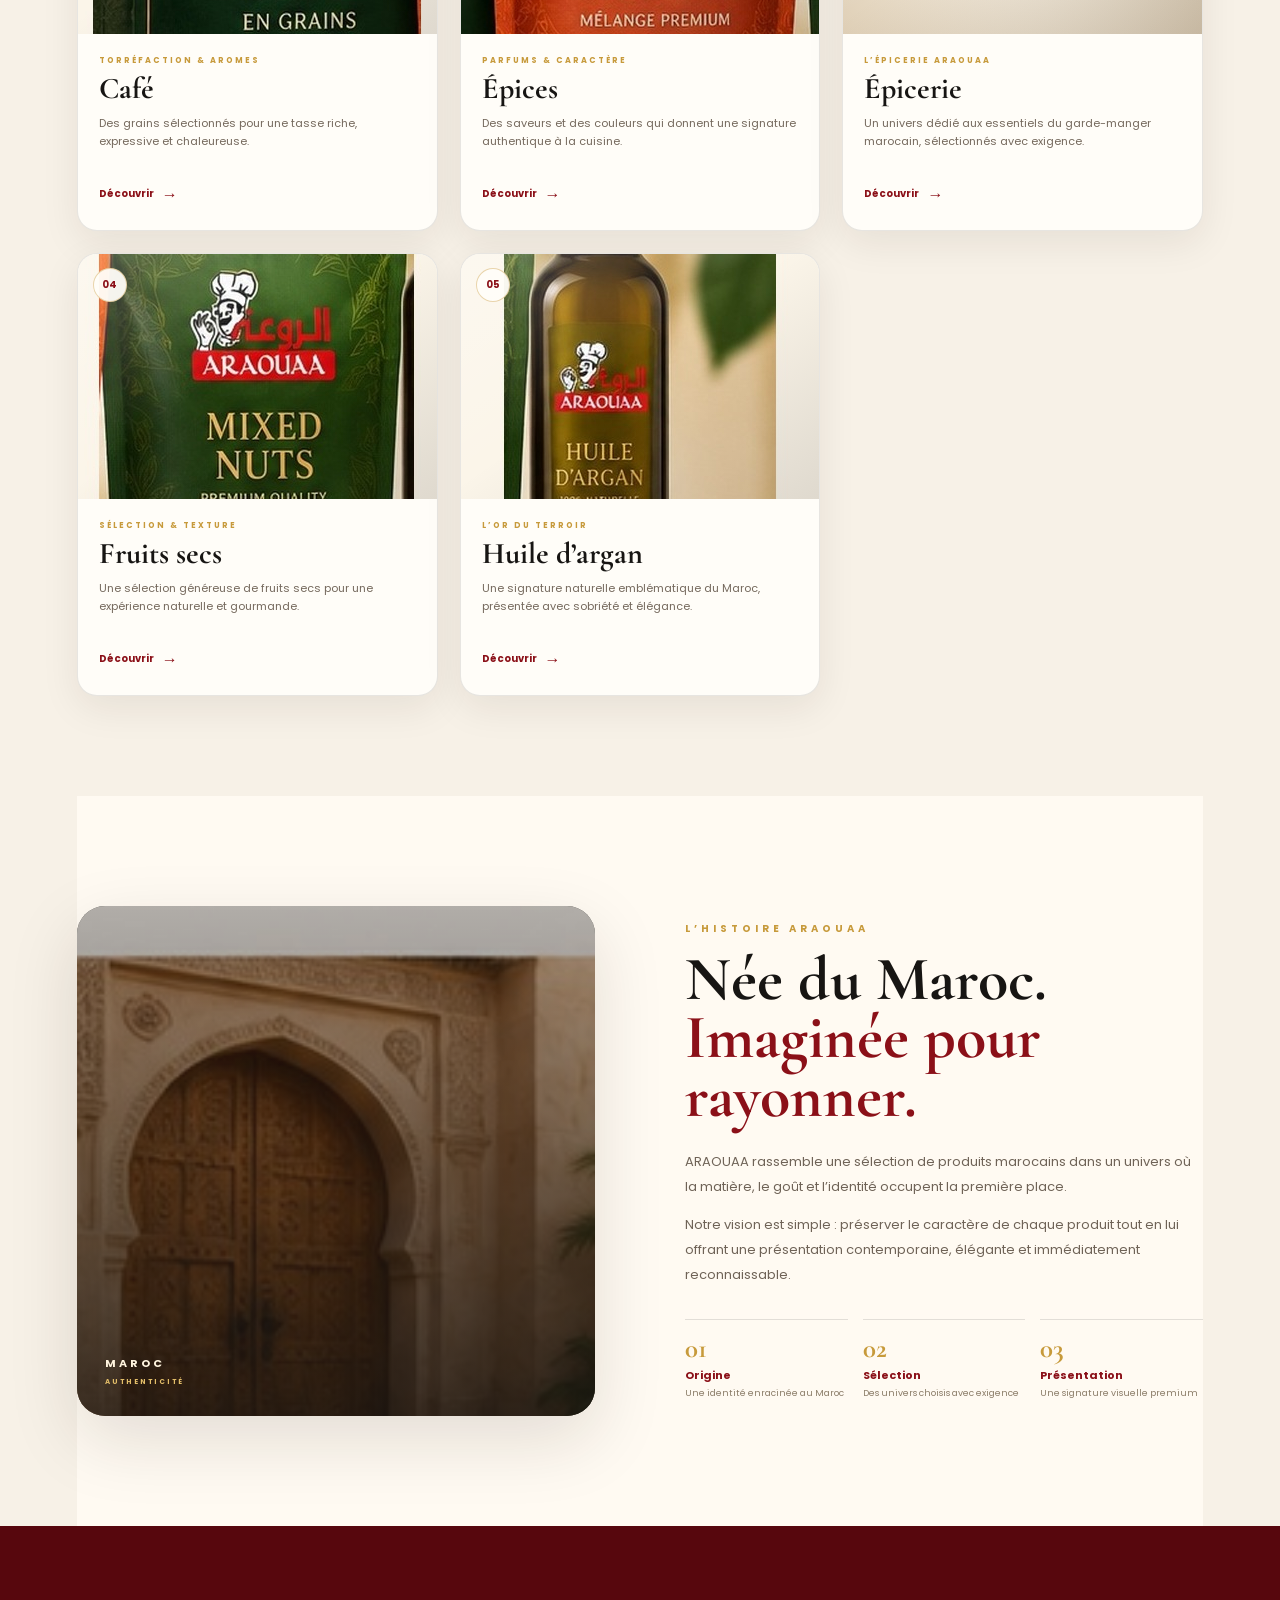
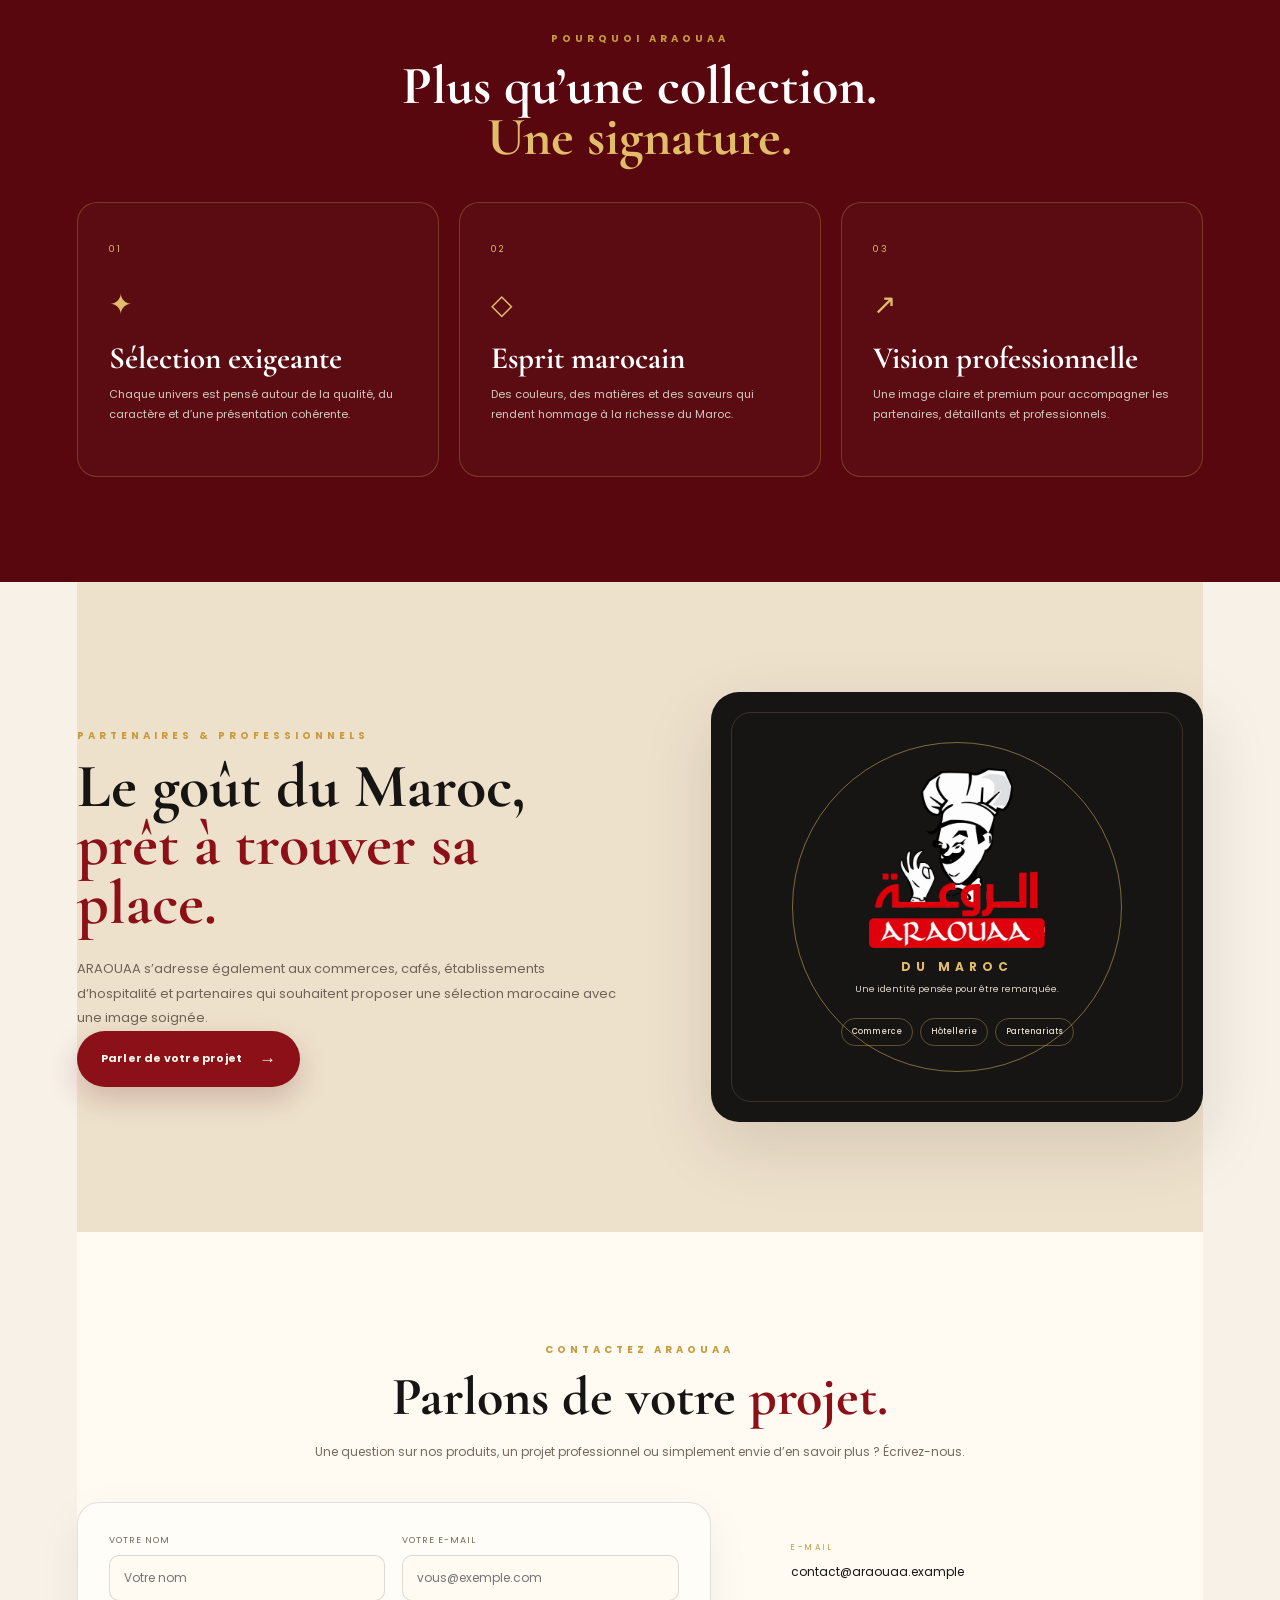
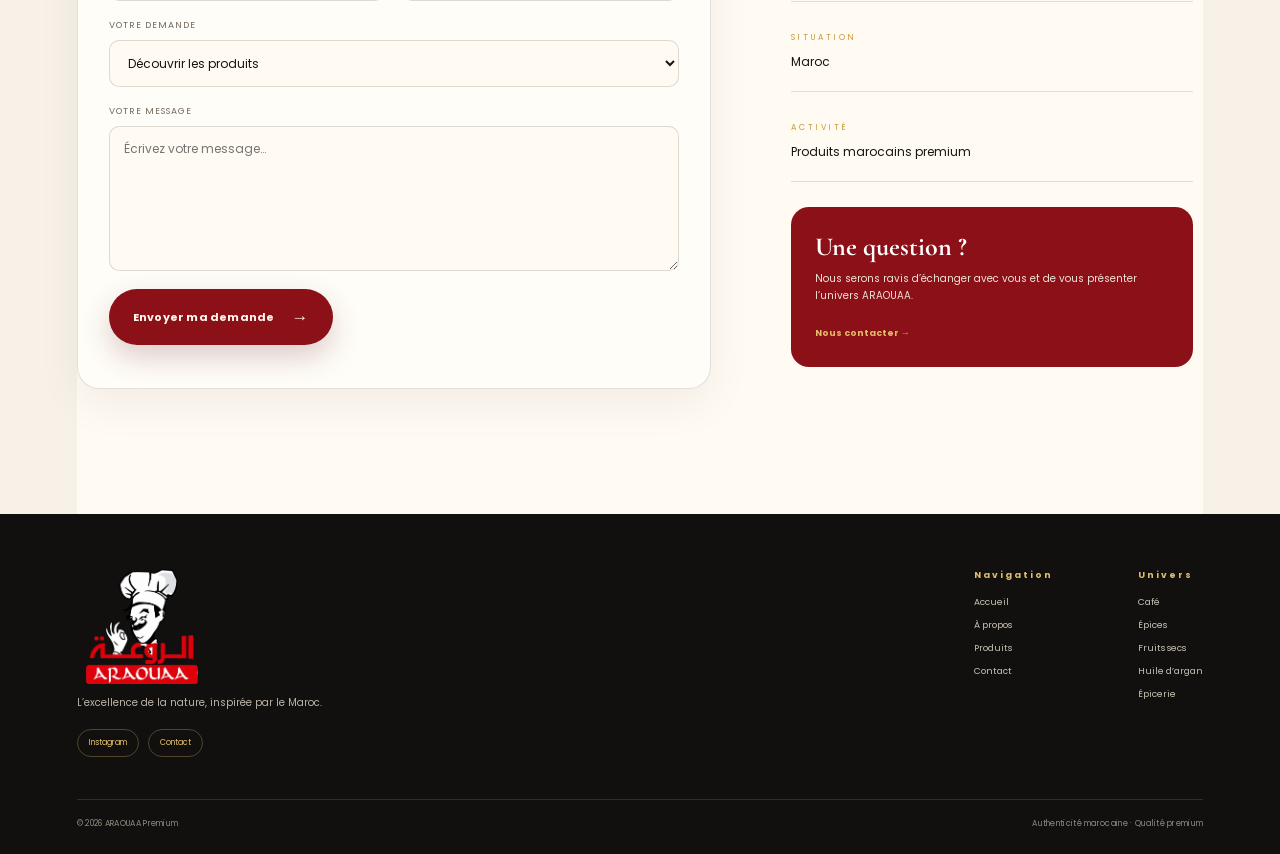
==== commit 37c8e416: "Use real category imagery on homepage" ====
--- a/index.html
+++ b/index.html
@@ -23,210 +23,45 @@
 </div>
 
 <header class="site-header" id="siteHeader">
-  <a class="brand-logo" href="#accueil" aria-label="ARAOUAA Premium — Accueil">
-    <img src="assets/logo-crystal-4k.png" alt="ARAOUAA Premium">
-  </a>
-
-  <button class="menu-toggle" type="button" aria-label="Ouvrir le menu" aria-expanded="false">
-    <span></span><span></span><span></span>
-  </button>
-
-  <nav class="main-nav" id="mainNav" aria-label="Navigation principale">
-    <a class="active" href="#accueil">Accueil</a>
-    <a href="#apropos">À propos</a>
-    <a href="produits.html">Produits</a>
-    <a href="#qualite">Notre qualité</a>
-    <a href="#contact">Contact</a>
-  </nav>
-
+  <a class="brand-logo" href="#accueil" aria-label="ARAOUAA Premium — Accueil"><img src="assets/logo-crystal-4k.png" alt="ARAOUAA Premium"></a>
+  <button class="menu-toggle" type="button" aria-label="Ouvrir le menu" aria-expanded="false"><span></span><span></span><span></span></button>
+  <nav class="main-nav" id="mainNav" aria-label="Navigation principale"><a class="active" href="#accueil">Accueil</a><a href="#apropos">À propos</a><a href="produits.html">Produits</a><a href="#qualite">Notre qualité</a><a href="#contact">Contact</a></nav>
   <div class="header-actions">
-    <button class="icon-button search-toggle" type="button" aria-label="Rechercher" aria-expanded="false">
-      <svg viewBox="0 0 24 24" aria-hidden="true"><circle cx="11" cy="11" r="7"></circle><path d="m16.5 16.5 4.2 4.2"></path></svg>
-    </button>
-    <a class="icon-button instagram-link" href="https://www.instagram.com/" target="_blank" rel="noopener" aria-label="Instagram">
-      <svg viewBox="0 0 24 24" aria-hidden="true"><rect x="3.5" y="3.5" width="17" height="17" rx="5"></rect><circle cx="12" cy="12" r="4"></circle><circle cx="17.5" cy="6.7" r=".8" class="fill"></circle></svg>
-    </a>
-    <a class="icon-button cart-link" href="#produits" aria-label="Voir le panier">
-      <svg viewBox="0 0 24 24" aria-hidden="true"><path d="M3.5 4.5h2l2.3 12.2a2 2 0 0 0 2 1.65h7.35a2 2 0 0 0 1.97-1.65L20.5 8.3H6.2"></path><circle cx="10.2" cy="20" r="1.35" class="fill"></circle><circle cx="17" cy="20" r="1.35" class="fill"></circle></svg>
-      <span class="cart-badge">1</span>
-    </a>
+    <button class="icon-button search-toggle" type="button" aria-label="Rechercher" aria-expanded="false"><svg viewBox="0 0 24 24" aria-hidden="true"><circle cx="11" cy="11" r="7"></circle><path d="m16.5 16.5 4.2 4.2"></path></svg></button>
+    <a class="icon-button instagram-link" href="https://www.instagram.com/" target="_blank" rel="noopener" aria-label="Instagram"><svg viewBox="0 0 24 24" aria-hidden="true"><rect x="3.5" y="3.5" width="17" height="17" rx="5"></rect><circle cx="12" cy="12" r="4"></circle><circle cx="17.5" cy="6.7" r=".8" class="fill"></circle></svg></a>
+    <a class="icon-button cart-link" href="#produits" aria-label="Voir le panier"><svg viewBox="0 0 24 24" aria-hidden="true"><path d="M3.5 4.5h2l2.3 12.2a2 2 0 0 0 2 1.65h7.35a2 2 0 0 0 1.97-1.65L20.5 8.3H6.2"></path><circle cx="10.2" cy="20" r="1.35" class="fill"></circle><circle cx="17" cy="20" r="1.35" class="fill"></circle></svg><span class="cart-badge">1</span></a>
     <a class="header-contact" href="#contact">Nous contacter</a>
   </div>
-
-  <div class="search-panel" aria-hidden="true">
-    <div class="search-inner">
-      <svg viewBox="0 0 24 24" aria-hidden="true"><circle cx="11" cy="11" r="7"></circle><path d="m16.5 16.5 4.2 4.2"></path></svg>
-      <input id="siteSearch" type="search" placeholder="Rechercher café, épices, fruits secs…" autocomplete="off">
-      <button class="search-close" type="button" aria-label="Fermer la recherche">×</button>
-    </div>
-  </div>
+  <div class="search-panel" aria-hidden="true"><div class="search-inner"><svg viewBox="0 0 24 24" aria-hidden="true"><circle cx="11" cy="11" r="7"></circle><path d="m16.5 16.5 4.2 4.2"></path></svg><input id="siteSearch" type="search" placeholder="Rechercher café, épices, fruits secs…" autocomplete="off"><button class="search-close" type="button" aria-label="Fermer la recherche">×</button></div></div>
 </header>
 
 <main>
-<section class="hero" id="accueil">
-  <div class="hero-backdrop" aria-hidden="true"></div>
-  <div class="hero-inner">
-    <div class="hero-copy reveal">
-      <p class="eyebrow">ARAOUAA PREMIUM · MAROC</p>
-      <h1>L’excellence<br>de la <em>nature.</em></h1>
-      <p class="hero-lead">Café, épices, fruits secs et huile d’argan : une sélection inspirée par la richesse du terroir marocain, présentée avec une identité premium.</p>
-      <div class="hero-actions">
-        <a class="button button-primary" href="produits.html">Découvrir nos produits <span>→</span></a>
-        <a class="button button-quiet" href="#apropos">En savoir plus <span>↓</span></a>
-      </div>
-    </div>
-    <div class="hero-visual reveal">
-      <div class="hero-arch" aria-hidden="true"></div>
-      <div class="visual-frame"><img src="assets/hero-product-stage.jpg" alt="Café, épices, fruits secs et huile d’argan ARAOUAA"></div>
-    </div>
-  </div>
-</section>
+<section class="hero" id="accueil"><div class="hero-backdrop" aria-hidden="true"></div><div class="hero-inner"><div class="hero-copy reveal"><p class="eyebrow">ARAOUAA PREMIUM · MAROC</p><h1>L’excellence<br>de la <em>nature.</em></h1><p class="hero-lead">Café, épices, fruits secs et huile d’argan : une sélection inspirée par la richesse du terroir marocain, présentée avec une identité premium.</p><div class="hero-actions"><a class="button button-primary" href="produits.html">Découvrir nos produits <span>→</span></a><a class="button button-quiet" href="#apropos">En savoir plus <span>↓</span></a></div></div><div class="hero-visual reveal"><div class="hero-arch" aria-hidden="true"></div><div class="visual-frame"><img src="assets/hero-product-stage.jpg" alt="Café, épices, fruits secs et huile d’argan ARAOUAA"></div></div></div></section>
 
-<section class="quality-strip" id="qualite">
-  <div class="quality-item">
-    <span class="quality-icon">✦</span><div><b>Qualité premium</b><small>Une présentation à la hauteur du produit</small></div>
-  </div>
-  <div class="quality-item">
-    <span class="quality-icon">◌</span><div><b>Authenticité</b><small>Une identité profondément marocaine</small></div>
-  </div>
-  <div class="quality-mark"><img src="assets/logo-crystal-4k.png" alt="ARAOUAA"></div>
-  <div class="quality-item">
-    <span class="quality-icon">◇</span><div><b>Savoir-faire</b><small>Le respect du caractère de chaque produit</small></div>
-  </div>
-  <div class="quality-item">
-    <span class="quality-icon">✓</span><div><b>Engagement</b><small>Une relation construite sur la confiance</small></div>
-  </div>
-</section>
+<section class="quality-strip" id="qualite"><div class="quality-item"><span class="quality-icon">✦</span><div><b>Qualité premium</b><small>Une présentation à la hauteur du produit</small></div></div><div class="quality-item"><span class="quality-icon">◌</span><div><b>Authenticité</b><small>Une identité profondément marocaine</small></div></div><div class="quality-mark"><img src="assets/logo-crystal-4k.png" alt="ARAOUAA"></div><div class="quality-item"><span class="quality-icon">◇</span><div><b>Savoir-faire</b><small>Le respect du caractère de chaque produit</small></div></div><div class="quality-item"><span class="quality-icon">✓</span><div><b>Engagement</b><small>Une relation construite sur la confiance</small></div></div></section>
 
-<section class="products section" id="produits">
-  <div class="section-heading reveal">
-    <p class="eyebrow">NOTRE SÉLECTION</p>
-    <h2>Nos <em>Produits</em></h2>
-    <div class="section-rule" aria-hidden="true"></div>
-    <p>Une sélection marocaine pensée pour réunir authenticité, qualité et élégance dans chaque univers.</p>
-  </div>
-  <div class="product-filters" role="group" aria-label="Filtrer les produits">
-    <button class="filter-chip active" type="button" data-filter="all">Tous</button>
-    <button class="filter-chip" type="button" data-filter="cafe">Café</button>
-    <button class="filter-chip" type="button" data-filter="epices">Épices</button>
-    <button class="filter-chip" type="button" data-filter="epicerie">Épicerie</button>
-    <button class="filter-chip" type="button" data-filter="fruits-secs">Fruits secs</button>
-    <button class="filter-chip" type="button" data-filter="argan">Huile d’argan</button>
-  </div>
-  <div class="product-grid">
-    <article class="product-card reveal" data-category="cafe" data-search="café cafe coffee">
-      <div class="product-image epicerie-art"><span class="product-number">01</span><div class="pantry-art"><span>ARAOUAA</span><strong>CAFÉ</strong><small>TORRÉFACTION &amp; AROMES</small></div><div class="pantry-line"></div></div>
-      <div class="product-content"><p class="product-kicker">TORRÉFACTION &amp; AROMES</p><h3>Café</h3><p>Des grains sélectionnés pour une tasse riche, expressive et chaleureuse.</p><button class="product-link" data-product="cafe">Découvrir <span>→</span></button></div>
-    </article>
-    <article class="product-card reveal" data-category="epices" data-search="épices epices spices">
-      <div class="product-image epicerie-art"><span class="product-number">02</span><div class="pantry-art"><span>ARAOUAA</span><strong>ÉPICES</strong><small>PARFUMS &amp; CARACTÈRE</small></div><div class="pantry-line"></div></div>
-      <div class="product-content"><p class="product-kicker">PARFUMS &amp; CARACTÈRE</p><h3>Épices</h3><p>Des saveurs et des couleurs qui donnent une signature authentique à la cuisine.</p><button class="product-link" data-product="epices">Découvrir <span>→</span></button></div>
-    </article>
-    <article class="product-card reveal" data-category="epicerie" data-search="épicerie epicerie grocery">
-      <div class="product-image epicerie-art"><span class="product-number">03</span><div class="pantry-art"><span>ARAOUAA</span><strong>ÉPICERIE</strong><small>ESSENTIELS DU TERROIR</small></div><div class="pantry-line"></div></div>
-      <div class="product-content"><p class="product-kicker">L’ÉPICERIE ARAOUAA</p><h3>Épicerie</h3><p>Un univers dédié aux essentiels du garde-manger marocain, sélectionnés avec exigence.</p><button class="product-link" data-product="epicerie">Découvrir <span>→</span></button></div>
-    </article>
-    <article class="product-card reveal" data-category="fruits-secs" data-search="fruits secs noix nuts amandes cajou">
-      <div class="product-image epicerie-art"><span class="product-number">04</span><div class="pantry-art"><span>ARAOUAA</span><strong>FRUITS SECS</strong><small>SÉLECTION &amp; TEXTURE</small></div><div class="pantry-line"></div></div>
-      <div class="product-content"><p class="product-kicker">SÉLECTION &amp; TEXTURE</p><h3>Fruits secs</h3><p>Une sélection généreuse de fruits secs pour une expérience naturelle et gourmande.</p><button class="product-link" data-product="fruits-secs">Découvrir <span>→</span></button></div>
-    </article>
-    <article class="product-card reveal" data-category="argan" data-search="huile argan argane oil">
-      <div class="product-image epicerie-art"><span class="product-number">05</span><div class="pantry-art"><span>ARAOUAA</span><strong>HUILE D’ARGAN</strong><small>L’OR DU TERROIR</small></div><div class="pantry-line"></div></div>
-      <div class="product-content"><p class="product-kicker">L’OR DU TERROIR</p><h3>Huile d’argan</h3><p>Une signature naturelle emblématique du Maroc, présentée avec sobriété et élégance.</p><button class="product-link" data-product="argan">Découvrir <span>→</span></button></div>
-    </article>
-  </div>
-</section>
+<section class="products section" id="produits"><div class="section-heading reveal"><p class="eyebrow">NOTRE SÉLECTION</p><h2>Nos <em>Produits</em></h2><div class="section-rule" aria-hidden="true"></div><p>Une sélection marocaine pensée pour réunir authenticité, qualité et élégance dans chaque univers.</p></div><div class="product-filters" role="group" aria-label="Filtrer les produits"><button class="filter-chip active" type="button" data-filter="all">Tous</button><button class="filter-chip" type="button" data-filter="cafe">Café</button><button class="filter-chip" type="button" data-filter="epices">Épices</button><button class="filter-chip" type="button" data-filter="epicerie">Épicerie</button><button class="filter-chip" type="button" data-filter="fruits-secs">Fruits secs</button><button class="filter-chip" type="button" data-filter="argan">Huile d’argan</button></div>
+<div class="product-grid">
+<article class="product-card reveal" data-category="cafe" data-search="café cafe coffee"><div class="product-image product-photo"><span class="product-number">01</span><img src="assets/card-cafe.jpg" alt="Café ARAOUAA"></div><div class="product-content"><p class="product-kicker">TORRÉFACTION &amp; AROMES</p><h3>Café</h3><p>Des grains sélectionnés pour une tasse riche, expressive et chaleureuse.</p><button class="product-link" data-product="cafe">Découvrir <span>→</span></button></div></article>
+<article class="product-card reveal" data-category="epices" data-search="épices epices spices"><div class="product-image product-photo"><span class="product-number">02</span><img src="assets/card-epices.jpg" alt="Épices ARAOUAA"></div><div class="product-content"><p class="product-kicker">PARFUMS &amp; CARACTÈRE</p><h3>Épices</h3><p>Des saveurs et des couleurs qui donnent une signature authentique à la cuisine.</p><button class="product-link" data-product="epices">Découvrir <span>→</span></button></div></article>
+<article class="product-card reveal" data-category="epicerie" data-search="épicerie epicerie grocery"><div class="product-image product-photo"><span class="product-number">03</span><img src="assets/card-epicerie.jpg" alt="Épicerie ARAOUAA"></div><div class="product-content"><p class="product-kicker">L’ÉPICERIE ARAOUAA</p><h3>Épicerie</h3><p>Un univers dédié aux essentiels du garde-manger marocain, sélectionnés avec exigence.</p><button class="product-link" data-product="epicerie">Découvrir <span>→</span></button></div></article>
+<article class="product-card reveal" data-category="fruits-secs" data-search="fruits secs noix nuts amandes cajou"><div class="product-image product-photo"><span class="product-number">04</span><img src="assets/card-nuts.jpg" alt="Fruits secs ARAOUAA"></div><div class="product-content"><p class="product-kicker">SÉLECTION &amp; TEXTURE</p><h3>Fruits secs</h3><p>Une sélection généreuse de fruits secs pour une expérience naturelle et gourmande.</p><button class="product-link" data-product="fruits-secs">Découvrir <span>→</span></button></div></article>
+<article class="product-card reveal" data-category="argan" data-search="huile argan argane oil"><div class="product-image product-photo"><span class="product-number">05</span><img src="assets/card-argan.jpg" alt="Huile d’argan ARAOUAA"></div><div class="product-content"><p class="product-kicker">L’OR DU TERROIR</p><h3>Huile d’argan</h3><p>Une signature naturelle emblématique du Maroc, présentée avec sobriété et élégance.</p><button class="product-link" data-product="argan">Découvrir <span>→</span></button></div></article>
+</div></section>
 
-<section class="story section" id="apropos">
-  <div class="story-visual reveal"><img src="assets/story-morocco.jpg" alt="Architecture marocaine et savoir-faire ARAOUAA"><div class="story-badge">MAROC<br><span>AUTHENTICITÉ</span></div></div>
-  <div class="story-copy reveal">
-    <p class="eyebrow">L’HISTOIRE ARAOUAA</p>
-    <h2>Née du Maroc.<br><em>Imaginée pour rayonner.</em></h2>
-    <p>ARAOUAA rassemble une sélection de produits marocains dans un univers où la matière, le goût et l’identité occupent la première place.</p>
-    <p>Notre vision est simple : préserver le caractère de chaque produit tout en lui offrant une présentation contemporaine, élégante et immédiatement reconnaissable.</p>
-    <div class="story-points">
-      <div><strong>01</strong><span>Origine</span><small>Une identité enracinée au Maroc</small></div>
-      <div><strong>02</strong><span>Sélection</span><small>Des univers choisis avec exigence</small></div>
-      <div><strong>03</strong><span>Présentation</span><small>Une signature visuelle premium</small></div>
-    </div>
-  </div>
-</section>
+<section class="story section" id="apropos"><div class="story-visual reveal"><img src="assets/story-morocco.jpg" alt="Architecture marocaine et savoir-faire ARAOUAA"><div class="story-badge">MAROC<br><span>AUTHENTICITÉ</span></div></div><div class="story-copy reveal"><p class="eyebrow">L’HISTOIRE ARAOUAA</p><h2>Née du Maroc.<br><em>Imaginée pour rayonner.</em></h2><p>ARAOUAA rassemble une sélection de produits marocains dans un univers où la matière, le goût et l’identité occupent la première place.</p><p>Notre vision est simple : préserver le caractère de chaque produit tout en lui offrant une présentation contemporaine, élégante et immédiatement reconnaissable.</p><div class="story-points"><div><strong>01</strong><span>Origine</span><small>Une identité enracinée au Maroc</small></div><div><strong>02</strong><span>Sélection</span><small>Des univers choisis avec exigence</small></div><div><strong>03</strong><span>Présentation</span><small>Une signature visuelle premium</small></div></div></div></section>
 
-<section class="values" id="valeurs">
-  <div class="section">
-    <div class="section-heading section-heading-light reveal">
-      <p class="eyebrow">POURQUOI ARAOUAA</p>
-      <h2>Plus qu’une collection.<br><em>Une signature.</em></h2>
-    </div>
-    <div class="values-grid">
-      <article class="value-card reveal"><span>01</span><div class="value-icon">✦</div><h3>Sélection exigeante</h3><p>Chaque univers est pensé autour de la qualité, du caractère et d’une présentation cohérente.</p></article>
-      <article class="value-card reveal"><span>02</span><div class="value-icon">◇</div><h3>Esprit marocain</h3><p>Des couleurs, des matières et des saveurs qui rendent hommage à la richesse du Maroc.</p></article>
-      <article class="value-card reveal"><span>03</span><div class="value-icon">↗</div><h3>Vision professionnelle</h3><p>Une image claire et premium pour accompagner les partenaires, détaillants et professionnels.</p></article>
-    </div>
-  </div>
-</section>
+<section class="values" id="valeurs"><div class="section"><div class="section-heading section-heading-light reveal"><p class="eyebrow">POURQUOI ARAOUAA</p><h2>Plus qu’une collection.<br><em>Une signature.</em></h2></div><div class="values-grid"><article class="value-card reveal"><span>01</span><div class="value-icon">✦</div><h3>Sélection exigeante</h3><p>Chaque univers est pensé autour de la qualité, du caractère et d’une présentation cohérente.</p></article><article class="value-card reveal"><span>02</span><div class="value-icon">◇</div><h3>Esprit marocain</h3><p>Des couleurs, des matières et des saveurs qui rendent hommage à la richesse du Maroc.</p></article><article class="value-card reveal"><span>03</span><div class="value-icon">↗</div><h3>Vision professionnelle</h3><p>Une image claire et premium pour accompagner les partenaires, détaillants et professionnels.</p></article></div></div></section>
 
-<section class="partners section" id="partenaires">
-  <div class="partner-copy reveal">
-    <p class="eyebrow">PARTENAIRES &amp; PROFESSIONNELS</p>
-    <h2>Le goût du Maroc,<br><em>prêt à trouver sa place.</em></h2>
-    <p>ARAOUAA s’adresse également aux commerces, cafés, établissements d’hospitalité et partenaires qui souhaitent proposer une sélection marocaine avec une image soignée.</p>
-    <a class="button button-primary" href="#contact">Parler de votre projet <span>→</span></a>
-  </div>
-  <div class="partner-card reveal">
-    <div class="partner-ring"></div>
-    <img src="assets/logo-crystal-4k.png" alt="ARAOUAA">
-    <strong>DU MAROC</strong>
-    <span>Une identité pensée pour être remarquée.</span>
-    <div class="partner-tags"><b>Commerce</b><b>Hôtellerie</b><b>Partenariats</b></div>
-  </div>
-</section>
+<section class="partners section" id="partenaires"><div class="partner-copy reveal"><p class="eyebrow">PARTENAIRES &amp; PROFESSIONNELS</p><h2>Le goût du Maroc,<br><em>prêt à trouver sa place.</em></h2><p>ARAOUAA s’adresse également aux commerces, cafés, établissements d’hospitalité et partenaires qui souhaitent proposer une sélection marocaine avec une image soignée.</p><a class="button button-primary" href="#contact">Parler de votre projet <span>→</span></a></div><div class="partner-card reveal"><div class="partner-ring"></div><img src="assets/logo-crystal-4k.png" alt="ARAOUAA"><strong>DU MAROC</strong><span>Une identité pensée pour être remarquée.</span><div class="partner-tags"><b>Commerce</b><b>Hôtellerie</b><b>Partenariats</b></div></div></section>
 
-<section class="contact section" id="contact">
-  <div class="section-heading reveal">
-    <p class="eyebrow">CONTACTEZ ARAOUAA</p>
-    <h2>Parlons de votre <em>projet.</em></h2>
-    <p>Une question sur nos produits, un projet professionnel ou simplement envie d’en savoir plus ? Écrivez-nous.</p>
-  </div>
-  <div class="contact-layout">
-    <form class="contact-form reveal" id="contactForm">
-      <div class="field-row">
-        <label>Votre nom<input name="name" required placeholder="Votre nom"></label>
-        <label>Votre e-mail<input name="email" type="email" required placeholder="vous@exemple.com"></label>
-      </div>
-      <label>Votre demande
-        <select name="interest"><option>Découvrir les produits</option><option>Demande professionnelle</option><option>Partenariat</option><option>Autre demande</option></select>
-      </label>
-      <label>Votre message<textarea name="message" rows="6" required placeholder="Écrivez votre message…"></textarea></label>
-      <button class="button button-primary" type="submit">Envoyer ma demande <span>→</span></button>
-      <p class="form-message" aria-live="polite"></p>
-    </form>
-    <aside class="contact-info reveal">
-      <div class="info-block"><span>E-MAIL</span><a href="mailto:contact@araouaa.example">contact@araouaa.example</a></div>
-      <div class="info-block"><span>SITUATION</span><p>Maroc</p></div>
-      <div class="info-block"><span>ACTIVITÉ</span><p>Produits marocains premium</p></div>
-      <div class="contact-highlight"><strong>Une question ?</strong><p>Nous serons ravis d’échanger avec vous et de vous présenter l’univers ARAOUAA.</p><a href="#contact">Nous contacter →</a></div>
-    </aside>
-  </div>
-</section>
+<section class="contact section" id="contact"><div class="section-heading reveal"><p class="eyebrow">CONTACTEZ ARAOUAA</p><h2>Parlons de votre <em>projet.</em></h2><p>Une question sur nos produits, un projet professionnel ou simplement envie d’en savoir plus ? Écrivez-nous.</p></div><div class="contact-layout"><form class="contact-form reveal" id="contactForm"><div class="field-row"><label>Votre nom<input name="name" required placeholder="Votre nom"></label><label>Votre e-mail<input name="email" type="email" required placeholder="vous@exemple.com"></label></div><label>Votre demande<select name="interest"><option>Découvrir les produits</option><option>Demande professionnelle</option><option>Partenariat</option><option>Autre demande</option></select></label><label>Votre message<textarea name="message" rows="6" required placeholder="Écrivez votre message…"></textarea></label><button class="button button-primary" type="submit">Envoyer ma demande <span>→</span></button><p class="form-message" aria-live="polite"></p></form><aside class="contact-info reveal"><div class="info-block"><span>E-MAIL</span><a href="mailto:contact@araouaa.example">contact@araouaa.example</a></div><div class="info-block"><span>SITUATION</span><p>Maroc</p></div><div class="info-block"><span>ACTIVITÉ</span><p>Produits marocains premium</p></div><div class="contact-highlight"><strong>Une question ?</strong><p>Nous serons ravis d’échanger avec vous et de vous présenter l’univers ARAOUAA.</p><a href="#contact">Nous contacter →</a></div></aside></div></section>
 </main>
 
-<footer class="footer">
-  <div class="footer-main">
-    <div class="footer-brand">
-      <a class="footer-logo" href="#accueil"><img src="assets/logo-crystal-4k.png" alt="ARAOUAA Premium"></a>
-      <p>L’excellence de la nature, inspirée par le Maroc.</p>
-      <div class="footer-socials"><a href="https://www.instagram.com/" target="_blank" rel="noopener" aria-label="Instagram">Instagram</a><a href="#contact" aria-label="Contact">Contact</a></div>
-    </div>
-    <div class="footer-nav"><div><strong>Navigation</strong><a href="#accueil">Accueil</a><a href="#apropos">À propos</a><a href="#produits">Produits</a><a href="#contact">Contact</a></div><div><strong>Univers</strong><a href="#produits">Café</a><a href="#produits">Épices</a><a href="#produits">Fruits secs</a><a href="#produits">Huile d’argan</a><a href="#produits">Épicerie</a></div></div>
-  </div>
-  <div class="footer-bottom"><span>© 2026 ARAOUAA Premium</span><span>Authenticité marocaine · Qualité premium</span></div>
-</footer>
+<footer class="footer"><div class="footer-main"><div class="footer-brand"><a class="footer-logo" href="#accueil"><img src="assets/logo-crystal-4k.png" alt="ARAOUAA Premium"></a><p>L’excellence de la nature, inspirée par le Maroc.</p><div class="footer-socials"><a href="https://www.instagram.com/" target="_blank" rel="noopener" aria-label="Instagram">Instagram</a><a href="#contact" aria-label="Contact">Contact</a></div></div><div class="footer-nav"><div><strong>Navigation</strong><a href="#accueil">Accueil</a><a href="#apropos">À propos</a><a href="#produits">Produits</a><a href="#contact">Contact</a></div><div><strong>Univers</strong><a href="#produits">Café</a><a href="#produits">Épices</a><a href="#produits">Fruits secs</a><a href="#produits">Huile d’argan</a><a href="#produits">Épicerie</a></div></div></div><div class="footer-bottom"><span>© 2026 ARAOUAA Premium</span><span>Authenticité marocaine · Qualité premium</span></div></footer>
 
 <a class="whatsapp" href="#contact" aria-label="Nous contacter"><svg viewBox="0 0 24 24" aria-hidden="true"><path d="M20 11.5a8 8 0 0 1-11.8 7L4 20l1.5-4A8 8 0 1 1 20 11.5Z"></path><path d="M9.2 8.4c.2-.4.5-.4.8-.4h.5c.2 0 .4.1.5.4l.6 1.5c.1.2.1.4-.1.6l-.5.6c.8 1.3 1.8 2.1 3.2 2.7l.5-.6c.2-.2.4-.2.6-.1l1.4.7c.3.1.4.3.3.6-.2 1-1 1.5-1.9 1.4-3.7-.5-6.7-3-7.8-6.3-.3-.8-.1-1.7.4-2.1Z"></path></svg></a>
-
-<div class="modal" id="productModal" aria-hidden="true"><div class="modal-backdrop"></div><div class="modal-box"><button class="modal-close" type="button" aria-label="Fermer">×</button><p class="eyebrow">UNIVERS ARAOUAA</p><h2 id="modalTitle"></h2><p id="modalText"></p><a href="#contact" class="button button-primary modal-contact">Nous contacter <span>→</span></a></div></div>
-<button class="to-top" type="button" aria-label="Retour en haut">↑</button>
+<div class="modal" id="productModal" aria-hidden="true"><div class="modal-backdrop"></div><div class="modal-box"><button class="modal-close" type="button" aria-label="Fermer">×</button><p class="eyebrow">UNIVERS ARAOUAA</p><h2 id="modalTitle"></h2><p id="modalText"></p><a href="#contact" class="button button-primary modal-contact">Nous contacter <span>→</span></a></div></div><button class="to-top" type="button" aria-label="Retour en haut">↑</button>
 <script src="script.js"></script>
 </body>
 </html>
--- a/style.css
+++ b/style.css
@@ -1,54 +1,51 @@
-:root{--green:#003b29;--green-deep:#00291d;--green-soft:#0b4a35;--cream:#fbf5e8;--cream-2:#f3e6cf;--gold:#c99a36;--gold-light:#e4bf69;--brown:#62482b;--ink:#173a2d;--muted:#756957;--white:#fffdf8;--line:rgba(0,59,41,.14);--shadow:0 22px 60px rgba(52,39,18,.12)}
-*{box-sizing:border-box;margin:0;padding:0}html{scroll-behavior:smooth;scroll-padding-top:100px}body{font-family:Poppins,Arial,sans-serif;background:var(--cream);color:var(--ink);overflow-x:hidden}body.modal-open{overflow:hidden}a{text-decoration:none;color:inherit}button,input,textarea,select{font:inherit}.section{width:min(1380px,88%);margin:auto}.eyebrow{font-size:11px;letter-spacing:4px;color:#a17826;font-weight:600;text-transform:uppercase}.announcement{height:40px;background:var(--green-deep);color:#f4ead8;font-size:11px;letter-spacing:.3px}.announcement-inner{height:100%;width:min(1380px,88%);margin:auto;display:flex;align-items:center;gap:18px;position:relative}.announcement .dot{width:6px;height:6px;background:var(--gold-light);border-radius:50%;display:inline-block;margin-right:7px}.announcement-separator{color:var(--gold)}.announcement-socials{margin-left:auto}.announcement-socials a{color:var(--gold-light);font-weight:600}
-.site-header{height:116px;position:sticky;top:0;z-index:100;display:flex;align-items:center;padding:0 5.8%;gap:46px;background:rgba(0,59,41,.97);border-bottom:1px solid rgba(228,191,105,.12);transition:.35s;backdrop-filter:blur(14px)}.site-header.scrolled{height:84px;background:rgba(0,45,32,.97);box-shadow:0 10px 35px rgba(0,0,0,.12)}.brand-logo{width:164px;height:94px;display:flex;align-items:center;flex:0 0 auto}.brand-logo img{width:100%;height:100%;object-fit:contain;display:block;filter:none}.main-nav{display:flex;align-items:center;justify-content:center;gap:45px;flex:1}.main-nav a{color:#f8f1e4;font-size:14px;font-weight:500;letter-spacing:.5px;position:relative;padding:10px 0}.main-nav a:after{content:"";position:absolute;left:0;right:100%;bottom:0;height:2px;background:var(--gold-light);transition:.25s}.main-nav a:hover,.main-nav a.active{color:var(--gold-light)}.main-nav a:hover:after,.main-nav a.active:after{right:0}.header-actions{display:flex;align-items:center;gap:15px;margin-left:auto}.icon-button{border:0;background:transparent;color:var(--gold-light);width:40px;height:40px;display:grid;place-items:center;cursor:pointer}.icon-button svg{width:25px;height:25px;fill:none;stroke:currentColor;stroke-width:1.6}.icon-button .fill{fill:currentColor;stroke:none}.cart-link{position:relative}.cart-badge{position:absolute;top:1px;right:1px;width:15px;height:15px;border-radius:50%;background:var(--gold-light);color:var(--green-deep);font-size:9px;font-weight:700;display:grid;place-items:center;border:2px solid var(--green-deep);line-height:1}.header-contact{border:1px solid rgba(228,191,105,.75);border-radius:30px;padding:11px 19px;color:#f7eddb;font-size:12px;font-weight:600;transition:.25s}.header-contact:hover{background:var(--gold-light);color:var(--green-deep)}.menu-toggle{display:none;background:none;border:0;width:40px;height:40px;flex-direction:column;justify-content:center;gap:5px;margin-left:auto}.menu-toggle span{height:2px;width:23px;background:#f7eddb;display:block}.search-panel{position:absolute;right:5.8%;top:94px;width:min(500px,90vw);opacity:0;pointer-events:none;transform:translateY(-8px);transition:.25s}.search-panel.open{opacity:1;pointer-events:auto;transform:none}.search-inner{display:flex;align-items:center;gap:10px;background:#fffaf0;border:1px solid rgba(0,59,41,.15);border-radius:15px;padding:10px 12px;box-shadow:0 18px 50px rgba(0,30,20,.2)}.search-inner>svg{width:21px;height:21px;fill:none;stroke:#8d6b2b;stroke-width:1.7}.search-inner input{border:0;outline:0;background:transparent;color:var(--ink);width:100%;font-size:13px}.search-close{border:0;background:none;color:#7c6744;font-size:25px;cursor:pointer;line-height:1}
-.hero{background:linear-gradient(115deg,#fffaf0 0%,#f7eddb 55%,#f0dfc2 100%);position:relative;overflow:hidden}.hero:before{content:"";position:absolute;width:700px;height:700px;left:-380px;top:-230px;border-radius:50%;background:rgba(255,255,255,.8);filter:blur(10px)}.hero-inner{width:min(1540px,94%);margin:auto;min-height:650px;display:grid;grid-template-columns:44% 56%;align-items:center;position:relative}.hero-copy{padding:55px 0 55px 5.5%;position:relative;z-index:2}.hero h1{font-family:"Cormorant Garamond",serif;font-size:clamp(68px,6.5vw,102px);line-height:.87;letter-spacing:-1.5px;color:var(--green);margin-top:15px;font-weight:700}.hero h1 em,.section-heading h2 em,.story-copy h2 em,.partner-copy h2 em{font-style:normal;color:#a77b24}.hero-lead{max-width:600px;margin-top:27px;color:#62482b;font-size:16px;line-height:1.9}.hero-actions{display:flex;gap:14px;align-items:center;margin-top:30px;flex-wrap:wrap}.button{display:inline-flex;align-items:center;justify-content:center;gap:17px;border-radius:30px;padding:14px 23px;font-size:12px;font-weight:600;letter-spacing:.2px;border:1px solid transparent;transition:.28s}.button span{font-size:17px;transition:.25s}.button:hover span{transform:translateX(4px)}.button-primary{background:var(--green);color:#fff7e8;box-shadow:0 12px 30px rgba(0,59,41,.13)}.button-primary:hover{background:#00523a;transform:translateY(-2px)}.button-quiet{color:var(--green);border-color:rgba(0,59,41,.25);background:rgba(255,255,255,.28)}.button-quiet:hover{border-color:var(--gold);background:#fffaf0}.hero-signature{margin-top:34px;color:#8a714b;font-size:10px;letter-spacing:1.2px;display:flex;align-items:center;gap:10px}.hero-signature span{width:28px;height:1px;background:var(--gold)}.hero-visual{height:650px;position:relative;display:flex;align-items:center;justify-content:flex-end;z-index:1}.visual-frame{width:min(1040px,108%);height:100%;position:relative;z-index:2}.visual-frame img{display:block;width:100%;height:100%;object-fit:cover;object-position:center;-webkit-mask-image:linear-gradient(90deg,transparent 0,rgba(0,0,0,.55) 7%,#000 16%);mask-image:linear-gradient(90deg,transparent 0,rgba(0,0,0,.55) 7%,#000 16%)}
-.quality-strip{background:var(--green);min-height:210px;color:#fff;display:grid;grid-template-columns:1fr 1fr 1.2fr 1fr 1fr;align-items:center;padding:24px 6%;position:relative;z-index:4}.quality-item{display:flex;justify-content:center;align-items:center;gap:13px;padding:12px 22px}.quality-icon{width:48px;height:48px;border:1px solid rgba(228,191,105,.8);border-radius:50%;display:grid;place-items:center;color:var(--gold-light);font-size:22px;flex:0 0 auto}.quality-item div{display:flex;flex-direction:column;gap:3px}.quality-item b{font-size:12px;letter-spacing:1.4px;font-weight:600}.quality-item small{font-size:10px;color:#ddd5c5;line-height:1.45}.quality-mark{height:245px;display:flex;align-items:center;justify-content:center;position:relative;margin-top:-34px;margin-bottom:-34px}.quality-mark:before{content:"";position:absolute;width:280px;height:280px;border-radius:50%;background:var(--green);border:1px solid rgba(228,191,105,.8);box-shadow:0 0 0 14px rgba(0,59,41,.9);z-index:0}.quality-mark img{width:190px;height:190px;object-fit:contain;position:relative;z-index:1}
-.products{padding:105px 0 100px;background:var(--cream)}.section-heading{text-align:center;max-width:780px;margin:0 auto 48px}.section-heading h2{font-family:"Cormorant Garamond",serif;font-size:54px;line-height:.95;color:var(--green);margin-top:13px}.section-heading>p:last-child{color:var(--muted);font-size:13px;line-height:1.8;margin:18px auto 0;max-width:680px}.product-grid{display:grid;grid-template-columns:repeat(3,1fr);gap:22px}.product-image.placeholder{background:linear-gradient(150deg,#f4ecda,#e9dcc0);color:var(--gold);display:flex;flex-direction:column;align-items:center;justify-content:center;gap:10px}.product-image.placeholder svg{width:52px;height:52px;opacity:.8}.placeholder-tag{font-size:9px;letter-spacing:1.5px;text-transform:uppercase;color:#a17826;background:rgba(255,255,255,.7);border:1px solid rgba(161,120,38,.3);border-radius:20px;padding:5px 12px}.product-card{background:#fffdf8;border:1px solid rgba(0,59,41,.11);border-radius:20px;overflow:hidden;box-shadow:0 12px 38px rgba(52,39,18,.08);transition:.35s}.product-card:hover{transform:translateY(-8px);box-shadow:0 22px 55px rgba(52,39,18,.14);border-color:rgba(201,154,54,.45)}.product-image{height:235px;background:#0b0d0b;position:relative;display:flex;align-items:center;justify-content:center;overflow:hidden}.product-image:after{content:"";position:absolute;inset:0;background:linear-gradient(145deg,rgba(255,255,255,.06),transparent 45%,rgba(0,0,0,.2));pointer-events:none}.product-image img{width:100%;height:100%;object-fit:cover;transition:.5s}.product-card:hover .product-image img{transform:scale(1.035)}.product-number{position:absolute;z-index:2;left:15px;top:14px;width:34px;height:34px;border-radius:50%;display:grid;place-items:center;background:rgba(255,250,239,.92);color:var(--green);font-size:10px;font-weight:700}.product-content{padding:21px 21px 23px}.product-kicker{font-size:8px;letter-spacing:2px;color:#a47b27;font-weight:600}.product-content h3{font-family:"Cormorant Garamond",serif;font-size:30px;color:var(--green);margin:3px 0 7px}.product-content>p:not(.product-kicker){font-size:11px;color:#756957;line-height:1.65;min-height:55px}.product-link{margin-top:13px;border:0;background:none;color:#9a7125;font-size:11px;font-weight:600;display:inline-flex;gap:8px;align-items:center;cursor:pointer;padding:0}.product-link span{font-size:16px;transition:.25s}.product-link:hover span{transform:translateX(4px)}
-.story{padding:110px 0;display:grid;grid-template-columns:1fr 1fr;gap:90px;align-items:center;background:#fffaf0}.story-visual{height:510px;border-radius:28px;background:radial-gradient(circle at 50% 50%,#0c553b,#003b29 55%,#002d20);position:relative;overflow:hidden;display:grid;place-items:center;box-shadow:var(--shadow)}.story-orbit{position:absolute;border:1px solid rgba(228,191,105,.32);border-radius:50%}.orbit-a{width:430px;height:430px}.orbit-b{width:320px;height:320px;border-style:dashed}.story-logo{width:245px;height:245px;position:relative;z-index:2;display:grid;place-items:center}.story-logo img{width:100%;height:100%;object-fit:contain}.story-caption{position:absolute;bottom:30px;color:#ddc995;font-size:9px;letter-spacing:3px}.story-copy h2,.partner-copy h2{font-family:"Cormorant Garamond",serif;font-size:62px;line-height:.94;color:var(--green);margin:14px 0 24px}.story-copy>p:not(.eyebrow),.partner-copy>p:not(.eyebrow){color:#6f614e;font-size:14px;line-height:1.9;max-width:610px;margin-top:14px}.story-points{display:grid;grid-template-columns:repeat(3,1fr);gap:15px;margin-top:32px}.story-points div{border-top:1px solid rgba(0,59,41,.15);padding-top:12px}.story-points strong{font-family:"Cormorant Garamond",serif;color:var(--gold);font-size:27px}.story-points span{display:block;color:var(--green);font-size:12px;font-weight:600;margin-top:2px}.story-points small{display:block;color:#8b7c68;font-size:9px;line-height:1.5;margin-top:3px}
-.values{background:var(--green);color:#fff;padding:105px 0}.section-heading-light h2{color:#fff}.section-heading-light h2 em{color:var(--gold-light)}.section-heading-light>p:last-child{color:#d7d1c4}.values-grid{display:grid;grid-template-columns:repeat(3,1fr);gap:20px}.value-card{border:1px solid rgba(228,191,105,.27);border-radius:20px;padding:31px;background:rgba(255,255,255,.025);min-height:275px;transition:.3s}.value-card:hover{transform:translateY(-5px);background:rgba(255,255,255,.045);border-color:rgba(228,191,105,.55)}.value-card>span{font-size:10px;color:var(--gold-light);letter-spacing:2px}.value-icon{margin-top:25px;color:var(--gold-light);font-size:30px}.value-card h3{font-family:"Cormorant Garamond",serif;font-size:31px;margin:13px 0 8px}.value-card p{font-size:12px;line-height:1.8;color:#d2cbbd}
-.partners{padding:110px 0;display:grid;grid-template-columns:1.05fr .95fr;gap:90px;align-items:center;background:var(--cream-2)}.partner-card{height:430px;border-radius:28px;background:var(--green);position:relative;display:flex;flex-direction:column;align-items:center;justify-content:center;overflow:hidden;box-shadow:var(--shadow);color:#fff}.partner-card img{width:180px;height:180px;object-fit:contain;position:relative;z-index:2}.partner-ring{position:absolute;width:330px;height:330px;border:1px solid rgba(228,191,105,.5);border-radius:50%}.partner-card strong{font-size:12px;letter-spacing:5px;color:var(--gold-light);margin-top:10px;position:relative;z-index:2}.partner-card>span{font-size:10px;color:#ded7c8;margin-top:7px;position:relative;z-index:2}.partner-tags{display:flex;gap:7px;margin-top:22px;position:relative;z-index:2}.partner-tags b{font-size:8px;font-weight:500;border:1px solid rgba(228,191,105,.35);border-radius:20px;padding:7px 10px;color:#eadfc8}
-.contact{padding:110px 0 125px;background:#fffaf0}.contact-layout{display:grid;grid-template-columns:1.2fr .8fr;gap:70px}.contact-form{background:#fff;border:1px solid rgba(0,59,41,.11);border-radius:22px;padding:31px;box-shadow:0 15px 45px rgba(52,39,18,.06)}.field-row{display:grid;grid-template-columns:1fr 1fr;gap:17px}.contact-form label{display:flex;flex-direction:column;gap:8px;color:#756957;font-size:10px;letter-spacing:1px;text-transform:uppercase;margin-bottom:18px}.contact-form input,.contact-form textarea,.contact-form select{border:1px solid rgba(0,59,41,.14);border-radius:10px;background:#fffaf0;color:var(--ink);padding:13px 14px;outline:0;font-size:12px;text-transform:none;letter-spacing:0}.contact-form input:focus,.contact-form textarea:focus,.contact-form select:focus{border-color:var(--gold)}.contact-form textarea{resize:vertical;min-height:145px}.form-message{font-size:11px;color:#8b6827;margin-top:12px}.contact-info{padding:10px}.info-block{padding:20px 0;border-bottom:1px solid rgba(0,59,41,.12)}.info-block span{font-size:9px;letter-spacing:3px;color:#a17826}.info-block p,.info-block a{display:block;margin-top:6px;color:var(--ink);font-size:13px}.contact-highlight{margin-top:25px;background:var(--green);border-radius:18px;padding:24px;color:#fff}.contact-highlight strong{font-family:"Cormorant Garamond",serif;font-size:26px}.contact-highlight p{font-size:11px;line-height:1.7;color:#ddd6c7;margin:8px 0 14px}.contact-highlight a{font-size:10px;color:var(--gold-light);font-weight:600}
-.footer{background:var(--green-deep);color:#eee6d7;padding:55px 6% 24px}.footer-main{width:min(1380px,100%);margin:auto;display:flex;justify-content:space-between;gap:70px}.footer-logo{display:block;width:130px;height:115px}.footer-logo img{width:100%;height:100%;object-fit:contain}.footer-brand p{font-size:11px;color:#bcb4a5;max-width:300px;margin-top:10px;line-height:1.7}.footer-socials{display:flex;gap:9px;margin-top:18px}.footer-socials a{border:1px solid rgba(228,191,105,.3);border-radius:20px;padding:7px 11px;color:var(--gold-light);font-size:9px}.footer-nav{display:flex;gap:85px}.footer-nav>div{display:flex;flex-direction:column;gap:10px}.footer-nav strong{font-size:10px;color:var(--gold-light);letter-spacing:2px;margin-bottom:4px}.footer-nav a{font-size:10px;color:#c9c1b2}.footer-nav a:hover{color:#fff}.footer-bottom{width:min(1380px,100%);margin:42px auto 0;border-top:1px solid rgba(228,191,105,.17);padding-top:18px;display:flex;justify-content:space-between;color:#8f897e;font-size:9px;letter-spacing:.3px}
-.whatsapp{position:fixed;right:24px;bottom:23px;width:51px;height:51px;border-radius:50%;background:#22c86a;color:#fff;display:grid;place-items:center;z-index:90;box-shadow:0 10px 28px rgba(0,0,0,.22);transition:.25s}.whatsapp:hover{transform:translateY(-3px)}.whatsapp svg{width:27px;height:27px;fill:none;stroke:currentColor;stroke-width:1.7}.to-top{position:fixed;right:24px;bottom:86px;width:42px;height:42px;border-radius:50%;border:1px solid rgba(0,59,41,.15);background:#fffaf0;color:var(--green);opacity:0;pointer-events:none;transition:.3s;z-index:80}.to-top.show{opacity:1;pointer-events:auto}.modal{position:fixed;inset:0;display:none;align-items:center;justify-content:center;padding:20px;z-index:200}.modal.open{display:flex}.modal-backdrop{position:absolute;inset:0;background:rgba(0,31,22,.78);backdrop-filter:blur(8px)}.modal-box{position:relative;z-index:2;width:min(560px,100%);background:#fffaf0;border-radius:22px;padding:40px;border:1px solid rgba(201,154,54,.4);box-shadow:0 25px 80px rgba(0,0,0,.25)}.modal-box h2{font-family:"Cormorant Garamond",serif;color:var(--green);font-size:54px;line-height:.95;margin:10px 0}.modal-box>p:not(.eyebrow){color:#6e604d;font-size:13px;line-height:1.8;margin-bottom:22px}.modal-close{position:absolute;right:16px;top:11px;border:0;background:none;color:#756957;font-size:30px;cursor:pointer}
+:root{
+  --ink:#171513;
+  --ink-soft:#302a25;
+  --burgundy:#8b1018;
+  --burgundy-deep:#57070d;
+  --burgundy-soft:#a91c25;
+  --gold:#c79a3b;
+  --gold-light:#e2bd69;
+  --cream:#f7f1e7;
+  --cream-2:#eee1cc;
+  --paper:#fffdf8;
+  --muted:#75695d;
+  --sand:#d7c4a7;
+  --line:rgba(23,21,19,.12);
+  --dark-line:rgba(226,189,105,.22);
+  --shadow:0 24px 70px rgba(35,24,17,.13);
+}
+*{box-sizing:border-box;margin:0;padding:0}
+html{scroll-behavior:smooth;scroll-padding-top:100px}
+body{font-family:Poppins,Arial,sans-serif;background:var(--cream);color:var(--ink);overflow-x:hidden}
+body.modal-open{overflow:hidden}
+a{text-decoration:none;color:inherit}
+button,input,textarea,select{font:inherit}
+.section{width:min(1380px,88%);margin:auto}
+.eyebrow{font-size:10px;letter-spacing:4px;color:var(--gold);font-weight:700;text-transform:uppercase}
+.announcement{height:40px;background:var(--burgundy-deep);color:#f4eadb;font-size:10px;letter-spacing:.35px}
+.announcement-inner{height:100%;width:min(1380px,88%);margin:auto;display:flex;align-items:center;gap:18px}
+.announcement .dot{width:6px;height:6px;background:var(--gold-light);border-radius:50%;display:inline-block;margin-right:7px}
+.announcement-separator{color:var(--gold)}
+.announcement-socials{margin-left:auto;display:flex;align-items:center;gap:10px}.announcement-socials a{color:var(--gold-light);font-weight:600}
+.site-header{height:116px;position:sticky;top:0;z-index:100;display:flex;align-items:center;padding:0 5.8%;gap:40px;background:rgba(23,21,19,.97);border-bottom:1px solid var(--dark-line);backdrop-filter:blur(14px);transition:.35s}
+.site-header.scrolled{height:84px;background:rgba(23,21,19,.985);box-shadow:0 14px 40px rgba(0,0,0,.22)}
+.brand-logo{width:164px;height:94px;display:flex;align-items:center;flex:0 0 auto}.brand-logo img{width:100%;height:100%;object-fit:contain;display:block}
+.main-nav{display:flex;align-items:center;justify-content:center;gap:42px;flex:1}.main-nav a{color:#f7f0e4;font-size:13px;font-weight:500;letter-spacing:.5px;position:relative;padding:10px 0}.main-nav a:after{content:"";position:absolute;left:0;right:100%;bottom:0;height:2px;background:var(--gold-light);transition:.25s}.main-nav a:hover,.main-nav a.active{color:var(--gold-light)}.main-nav a:hover:after,.main-nav a.active:after{right:0}
+.header-actions{display:flex;align-items:center;gap:13px;margin-left:auto}.icon-button{border:0;background:transparent;color:var(--gold-light);width:40px;height:40px;display:grid;place-items:center;cursor:pointer}.icon-button svg{width:24px;height:24px;fill:none;stroke:currentColor;stroke-width:1.6}.icon-button .fill{fill:currentColor;stroke:none}.cart-link{position:relative}.cart-badge{position:absolute;top:1px;right:1px;width:15px;height:15px;border-radius:50%;background:var(--gold-light);color:var(--burgundy-deep);font-size:9px;font-weight:700;display:grid;place-items:center;border:2px solid #171513;line-height:1}.header-contact{border:1px solid rgba(226,189,105,.72);border-radius:30px;padding:11px 19px;color:#f7eddb;font-size:11px;font-weight:600;transition:.25s}.header-contact:hover{background:var(--gold-light);color:var(--ink)}
+.menu-toggle{display:none;background:none;border:0;width:40px;height:40px;flex-direction:column;justify-content:center;gap:5px;margin-left:auto}.menu-toggle span{height:2px;width:23px;background:#f7eddb;display:block}
+.search-panel{position:absolute;right:5.8%;top:94px;width:min(500px,90vw);opacity:0;pointer-events:none;transform:translateY(-8px);transition:.25s}.search-panel.open{opacity:1;pointer-events:auto;transform:none}.search-inner{display:flex;align-items:center;gap:10px;background:var(--paper);border:1px solid var(--line);border-radius:14px;padding:10px 12px;box-shadow:0 18px 50px rgba(0,0,0,.2)}.search-inner>svg{width:21px;height:21px;fill:none;stroke:var(--gold);stroke-width:1.7}.search-inner input{border:0;outline:0;background:transparent;color:var(--ink);width:100%;font-size:13px}.search-close{border:0;background:none;color:var(--muted);font-size:25px;cursor:pointer;line-height:1}
+.hero{background:radial-gradient(circle at 15% 10%,#fffdf8 0,#f7f1e7 42%,#e7d8c0 100%);position:relative;overflow:hidden}.hero:before{content:"";position:absolute;width:680px;height:680px;left:-390px;top:-250px;border-radius:50%;background:rgba(255,255,255,.7);filter:blur(8px)}.hero-backdrop{position:absolute;inset:0;background:linear-gradient(90deg,rgba(247,241,231,.9),rgba(247,241,231,.1) 58%,transparent 100%);pointer-events:none}
+.hero-inner{width:min(1540px,94%);margin:auto;min-height:650px;display:grid;grid-template-columns:44% 56%;align-items:center;position:relative}.hero-copy{padding:55px 0 55px 5.5%;position:relative;z-index:2}.hero h1{font-family:"Cormorant Garamond",serif;font-size:clamp(68px,6.5vw,102px);line-height:.86;letter-spacing:-1.8px;color:var(--ink);margin-top:15px;font-weight:700}.hero h1 em,.section-heading h2 em,.story-copy h2 em,.partner-copy h2 em{font-style:normal;color:var(--burgundy)}.hero-lead{max-width:600px;margin-top:27px;color:var(--ink-soft);font-size:15px;line-height:1.9}.hero-actions{display:flex;gap:14px;align-items:center;margin-top:30px;flex-wrap:wrap}.button{display:inline-flex;align-items:center;justify-content:center;gap:17px;border-radius:30px;padding:14px 23px;font-size:11px;font-weight:700;letter-spacing:.2px;border:1px solid transparent;transition:.28s}.button span{font-size:17px;transition:.25s}.button:hover span{transform:translateX(4px)}.button-primary{background:var(--burgundy);color:#fff8ed;box-shadow:0 12px 30px rgba(87,7,13,.2)}.button-primary:hover{background:var(--burgundy-deep);transform:translateY(-2px)}.button-quiet{color:var(--ink);border-color:rgba(23,21,19,.25);background:rgba(255,255,255,.3)}.button-quiet:hover{border-color:var(--gold);background:var(--paper)}.hero-signature{margin-top:34px;color:#897b6c;font-size:9px;letter-spacing:1.2px;display:flex;align-items:center;gap:10px}.hero-signature span{width:28px;height:1px;background:var(--gold)}
+.hero-visual{height:650px;position:relative;display:flex;align-items:center;justify-content:flex-end;z-index:1}.hero-arch{position:absolute;width:430px;height:570px;right:9%;bottom:0;border:1px solid rgba(199,154,59,.28);border-bottom:0;border-radius:220px 220px 0 0}.visual-frame{width:min(1040px,108%);height:100%;position:relative;z-index:2}.visual-frame img{display:block;width:100%;height:100%;object-fit:cover;object-position:center;-webkit-mask-image:linear-gradient(90deg,transparent 0,rgba(0,0,0,.55) 7%,#000 16%);mask-image:linear-gradient(90deg,transparent 0,rgba(0,0,0,.55) 7%,#000 16%)}
+.quality-strip{background:var(--ink);min-height:210px;color:#fff;display:grid;grid-template-columns:1fr 1fr 1.2fr 1fr 1fr;align-items:center;padding:24px 6%;position:relative;z-index:4}.quality-item{display:flex;justify-content:center;align-items:center;gap:13px;padding:12px 22px}.quality-icon{width:48px;height:48px;border:1px solid rgba(226,189,105,.8);border-radius:50%;display:grid;place-items:center;color:var(--gold-light);font-size:20px;flex:0 0 auto}.quality-item div{display:flex;flex-direction:column;gap:3px}.quality-item b{font-size:11px;letter-spacing:1.4px;font-weight:600}.quality-item small{font-size:9px;color:#d5cfc4;line-height:1.45}.quality-mark{height:245px;display:flex;align-items:center;justify-content:center;position:relative;margin-top:-34px;margin-bottom:-34px}.quality-mark:before{content:"";position:absolute;width:280px;height:280px;border-radius:50%;background:var(--burgundy);border:1px solid rgba(226,189,105,.8);box-shadow:0 0 0 14px rgba(23,21,19,.9);z-index:0}.quality-mark img{width:190px;height:190px;object-fit:contain;position:relative;z-index:1}
+.products{padding:105px 0 100px;background:var(--cream)}.section-heading{text-align:center;max-width:780px;margin:0 auto 40px}.section-heading h2{font-family:"Cormorant Garamond",serif;font-size:54px;line-height:.95;color:var(--ink);margin-top:13px}.section-heading>p:last-child{color:var(--muted);font-size:12px;line-height:1.8;margin:18px auto 0;max-width:680px}.section-rule{width:54px;height:2px;background:var(--gold);margin:20px auto 0}.product-filters{display:flex;justify-content:center;gap:8px;flex-wrap:wrap;margin:0 auto 34px}.filter-chip{border:1px solid rgba(23,21,19,.16);background:transparent;color:var(--ink-soft);border-radius:30px;padding:9px 16px;font-size:10px;cursor:pointer;transition:.25s}.filter-chip:hover,.filter-chip.active{background:var(--burgundy);border-color:var(--burgundy);color:#fff8ed}.product-grid{display:grid;grid-template-columns:repeat(3,1fr);gap:22px}.product-card{background:var(--paper);border:1px solid rgba(23,21,19,.1);border-radius:20px;overflow:hidden;box-shadow:0 12px 38px rgba(35,24,17,.08);transition:.35s}.product-card:hover{transform:translateY(-8px);box-shadow:0 24px 55px rgba(35,24,17,.14);border-color:rgba(199,154,59,.55)}.product-image{height:245px;background:radial-gradient(circle at 50% 40%,#fffaf0,#dfcfb6);position:relative;display:flex;align-items:center;justify-content:center;overflow:hidden}.product-image:after{content:"";position:absolute;inset:0;background:linear-gradient(145deg,rgba(255,255,255,.3),transparent 46%,rgba(20,15,12,.12));pointer-events:none}.product-image.placeholder{color:var(--gold);display:flex;flex-direction:column;align-items:center;justify-content:center;gap:10px}.pantry-art{width:70%;height:72%;border-radius:16px;background:linear-gradient(145deg,#24201c,#12110f);border:1px solid rgba(226,189,105,.55);box-shadow:0 20px 35px rgba(35,24,17,.22);display:flex;flex-direction:column;align-items:center;justify-content:center;text-align:center;padding:18px;position:relative;z-index:2}.pantry-art:before{content:"";position:absolute;inset:8px;border:1px solid rgba(226,189,105,.22);border-radius:11px}.pantry-art span{font-size:8px;letter-spacing:3px;color:var(--gold-light);position:relative}.pantry-art strong{font-family:"Cormorant Garamond",serif;font-size:31px;line-height:.95;color:#fff8ec;margin-top:9px;position:relative}.pantry-art small{font-size:6px;letter-spacing:1.7px;color:#cfc4b4;margin-top:9px;position:relative}.pantry-line{position:absolute;width:38%;height:1px;background:var(--gold);bottom:25px;z-index:3}.product-number{position:absolute;z-index:4;left:15px;top:14px;width:34px;height:34px;border-radius:50%;display:grid;place-items:center;background:rgba(255,253,248,.95);color:var(--burgundy);font-size:10px;font-weight:700;border:1px solid rgba(199,154,59,.4)}.product-content{padding:21px 21px 23px}.product-kicker{font-size:8px;letter-spacing:2px;color:var(--gold);font-weight:700}.product-content h3{font-family:"Cormorant Garamond",serif;font-size:30px;color:var(--ink);margin:3px 0 7px}.product-content>p:not(.product-kicker){font-size:11px;color:var(--muted);line-height:1.65;min-height:55px}.product-link{margin-top:13px;border:0;background:none;color:var(--burgundy);font-size:10px;font-weight:700;display:inline-flex;gap:8px;align-items:center;cursor:pointer;padding:0}.product-link span{font-size:16px;transition:.25s}.product-link:hover span{transform:translateX(4px)}
+.story{padding:110px 0;display:grid;grid-template-columns:1fr 1fr;gap:90px;align-items:center;background:#fffaf2}.story-visual{height:510px;border-radius:28px;background:#171513;position:relative;overflow:hidden;display:grid;place-items:center;box-shadow:var(--shadow)}.story-visual img{width:100%;height:100%;object-fit:cover;opacity:.72}.story-visual:after{content:"";position:absolute;inset:0;background:linear-gradient(180deg,rgba(23,21,19,.05),rgba(23,21,19,.7))}.story-badge{position:absolute;z-index:2;left:28px;bottom:27px;color:#fff4df;font-size:11px;letter-spacing:3px;font-weight:700}.story-badge span{font-size:7px;color:var(--gold-light);letter-spacing:2px}.story-copy h2,.partner-copy h2{font-family:"Cormorant Garamond",serif;font-size:62px;line-height:.94;color:var(--ink);margin:14px 0 24px}.story-copy>p:not(.eyebrow),.partner-copy>p:not(.eyebrow){color:#6f6357;font-size:13px;line-height:1.9;max-width:610px;margin-top:14px}.story-points{display:grid;grid-template-columns:repeat(3,1fr);gap:15px;margin-top:32px}.story-points div{border-top:1px solid var(--line);padding-top:12px}.story-points strong{font-family:"Cormorant Garamond",serif;color:var(--gold);font-size:27px}.story-points span{display:block;color:var(--burgundy);font-size:11px;font-weight:700;margin-top:2px}.story-points small{display:block;color:#8b7c68;font-size:9px;line-height:1.5;margin-top:3px}
+.values{background:var(--burgundy-deep);color:#fff;padding:105px 0}.section-heading-light h2{color:#fff}.section-heading-light h2 em{color:var(--gold-light)}.section-heading-light>p:last-child{color:#d7d0c5}.values-grid{display:grid;grid-template-columns:repeat(3,1fr);gap:20px}.value-card{border:1px solid rgba(226,189,105,.25);border-radius:20px;padding:31px;background:rgba(255,255,255,.025);min-height:275px;transition:.3s}.value-card:hover{transform:translateY(-5px);background:rgba(255,255,255,.05);border-color:rgba(226,189,105,.6)}.value-card>span{font-size:9px;color:var(--gold-light);letter-spacing:2px}.value-icon{margin-top:25px;color:var(--gold-light);font-size:28px}.value-card h3{font-family:"Cormorant Garamond",serif;font-size:31px;margin:13px 0 8px}.value-card p{font-size:11px;line-height:1.8;color:#d2cbc1}
+.partners{padding:110px 0;display:grid;grid-template-columns:1.05fr .95fr;gap:90px;align-items:center;background:var(--cream-2)}.partner-card{height:430px;border-radius:28px;background:var(--ink);position:relative;display:flex;flex-direction:column;align-items:center;justify-content:center;overflow:hidden;box-shadow:var(--shadow);color:#fff}.partner-card:before{content:"";position:absolute;inset:20px;border:1px solid rgba(226,189,105,.18);border-radius:20px}.partner-card img{width:180px;height:180px;object-fit:contain;position:relative;z-index:2}.partner-ring{position:absolute;width:330px;height:330px;border:1px solid rgba(226,189,105,.5);border-radius:50%}.partner-card strong{font-size:12px;letter-spacing:5px;color:var(--gold-light);margin-top:10px;position:relative;z-index:2}.partner-card>span{font-size:9px;color:#ded7cc;margin-top:7px;position:relative;z-index:2}.partner-tags{display:flex;gap:7px;margin-top:22px;position:relative;z-index:2}.partner-tags b{font-size:8px;font-weight:500;border:1px solid rgba(226,189,105,.35);border-radius:20px;padding:7px 10px;color:#eadfcf}
+.contact{padding:110px 0 125px;background:#fffaf2}.contact-layout{display:grid;grid-template-columns:1.2fr .8fr;gap:70px}.contact-form{background:var(--paper);border:1px solid var(--line);border-radius:22px;padding:31px;box-shadow:0 15px 45px rgba(35,24,17,.06)}.field-row{display:grid;grid-template-columns:1fr 1fr;gap:17px}.contact-form label{display:flex;flex-direction:column;gap:8px;color:#75695d;font-size:9px;letter-spacing:1px;text-transform:uppercase;margin-bottom:18px}.contact-form input,.contact-form textarea,.contact-form select{border:1px solid rgba(23,21,19,.14);border-radius:10px;background:#fffaf2;color:var(--ink);padding:13px 14px;outline:0;font-size:12px;text-transform:none;letter-spacing:0}.contact-form input:focus,.contact-form textarea:focus,.contact-form select:focus{border-color:var(--gold)}.contact-form textarea{resize:vertical;min-height:145px}.form-message{font-size:10px;color:var(--burgundy);margin-top:12px}.contact-info{padding:10px}.info-block{padding:20px 0;border-bottom:1px solid var(--line)}.info-block span{font-size:8px;letter-spacing:3px;color:var(--gold)}.info-block p,.info-block a{display:block;margin-top:6px;color:var(--ink);font-size:12px}.contact-highlight{margin-top:25px;background:var(--burgundy);border-radius:18px;padding:24px;color:#fff}.contact-highlight strong{font-family:"Cormorant Garamond",serif;font-size:26px}.contact-highlight p{font-size:10px;line-height:1.7;color:#eee4d8;margin:8px 0 14px}.contact-highlight a{font-size:9px;color:var(--gold-light);font-weight:700}
+.footer{background:#11100f;color:#e8e0d4;padding:55px 6% 24px}.footer-main{width:min(1380px,100%);margin:auto;display:flex;justify-content:space-between;gap:70px}.footer-logo{display:block;width:130px;height:115px}.footer-logo img{width:100%;height:100%;object-fit:contain}.footer-brand p{font-size:10px;color:#bcb3a7;max-width:300px;margin-top:10px;line-height:1.7}.footer-socials{display:flex;gap:9px;margin-top:18px}.footer-socials a{border:1px solid rgba(226,189,105,.3);border-radius:20px;padding:7px 11px;color:var(--gold-light);font-size:8px}.footer-nav{display:flex;gap:85px}.footer-nav>div{display:flex;flex-direction:column;gap:10px}.footer-nav strong{font-size:9px;color:var(--gold-light);letter-spacing:2px;margin-bottom:4px}.footer-nav a{font-size:9px;color:#c9c1b5}.footer-nav a:hover{color:#fff}.footer-bottom{width:min(1380px,100%);margin:42px auto 0;border-top:1px solid rgba(226,189,105,.17);padding-top:18px;display:flex;justify-content:space-between;color:#8f887f;font-size:8px;letter-spacing:.3px}
+.whatsapp{position:fixed;right:24px;bottom:23px;width:51px;height:51px;border-radius:50%;background:#b3202a;color:#fff;display:grid;place-items:center;z-index:90;box-shadow:0 10px 28px rgba(0,0,0,.22);transition:.25s}.whatsapp:hover{transform:translateY(-3px);background:var(--burgundy)}.whatsapp svg{width:27px;height:27px;fill:none;stroke:currentColor;stroke-width:1.7}.to-top{position:fixed;right:24px;bottom:86px;width:42px;height:42px;border-radius:50%;border:1px solid rgba(23,21,19,.15);background:var(--paper);color:var(--burgundy);opacity:0;pointer-events:none;transition:.3s;z-index:80}.to-top.show{opacity:1;pointer-events:auto}.modal{position:fixed;inset:0;display:none;align-items:center;justify-content:center;padding:20px;z-index:200}.modal.open{display:flex}.modal-backdrop{position:absolute;inset:0;background:rgba(23,21,19,.82);backdrop-filter:blur(8px)}.modal-box{position:relative;z-index:2;width:min(560px,100%);background:#fffaf2;border-radius:22px;padding:40px;border:1px solid rgba(199,154,59,.45);box-shadow:0 25px 80px rgba(0,0,0,.3)}.modal-box h2{font-family:"Cormorant Garamond",serif;color:var(--ink);font-size:54px;line-height:.95;margin:10px 0}.modal-box h2:after{content:"";display:block;width:45px;height:2px;background:var(--gold);margin-top:14px}.modal-box>p:not(.eyebrow){color:#6e6257;font-size:12px;line-height:1.8;margin-bottom:22px}.modal-close{position:absolute;right:16px;top:11px;border:0;background:none;color:#75695d;font-size:30px;cursor:pointer}
 .reveal{opacity:0;transform:translateY(22px);transition:opacity .65s ease,transform .65s ease}.reveal.visible{opacity:1;transform:none}.search-hidden{display:none!important}
-@media(max-width:1150px){.site-header{padding:0 4%;gap:25px}.main-nav{gap:25px}.header-contact{display:none}.hero-inner{grid-template-columns:1fr}.hero-copy{text-align:center;padding:75px 5% 20px}.hero-lead{margin-left:auto;margin-right:auto}.hero-actions{justify-content:center}.hero-signature{justify-content:center}.hero-visual{height:510px;justify-content:center;padding:0 2%}.visual-frame{width:min(850px,100%)}.note-one{left:3%}.note-two{right:3%}.quality-strip{grid-template-columns:1fr 1fr;padding:35px 5%;gap:18px}.quality-mark{grid-column:1/-1;grid-row:1;height:220px;margin:0}.quality-mark:before{width:280px;height:280px}.product-grid{grid-template-columns:1fr 1fr}.story,.partners{grid-template-columns:1fr;gap:55px}.story-copy{max-width:850px;margin:auto}.values-grid{grid-template-columns:1fr 1fr}.value-card:last-child{grid-column:1/-1}.contact-layout{grid-template-columns:1fr}.contact-info{padding:0}.footer-main{flex-direction:column}.footer-nav{gap:55px}}
-@media(max-width:720px){.announcement{height:36px;font-size:8px}.announcement-inner{width:90%;gap:7px}.announcement-separator,.announcement-socials{display:none}.site-header{height:86px;padding:0 5%;gap:12px}.site-header.scrolled{height:76px}.brand-logo{width:122px;height:74px}.menu-toggle{display:flex}.main-nav{position:absolute;left:0;right:0;top:86px;background:var(--green);display:none;flex-direction:column;align-items:stretch;gap:0;padding:8px 7%;border-top:1px solid rgba(228,191,105,.12);border-bottom:1px solid rgba(228,191,105,.15)}.main-nav.open{display:flex}.main-nav a{padding:15px 0;font-size:13px}.header-actions{gap:3px}.instagram-link{display:none}.icon-button{width:36px;height:36px}.search-panel{right:5%;top:76px;width:90vw}.hero-inner{width:100%}.hero-copy{padding:55px 7% 18px}.hero h1{font-size:58px}.hero-lead{font-size:13px;line-height:1.75;margin-top:21px}.hero-actions{flex-direction:column;align-items:stretch;margin-top:25px}.button{width:100%}.hero-signature{font-size:8px;justify-content:center;text-align:center}.hero-visual{height:330px;padding:0 4%;align-items:center}.visual-frame{border-radius:18px}.visual-frame:after{border-radius:18px}.visual-note{display:none}.quality-strip{grid-template-columns:1fr;padding:18px 7% 32px;gap:10px}.quality-item{justify-content:flex-start;padding:10px 0}.quality-mark{grid-row:auto;order:-1;height:220px}.quality-mark:before{width:250px;height:250px}.quality-mark img{width:175px;height:175px}.products,.story,.values,.partners,.contact{padding:75px 0}.section{width:90%}.section-heading{margin-bottom:34px}.section-heading h2{font-size:43px}.product-grid{grid-template-columns:1fr}.product-image{height:220px}.product-content h3{font-size:29px}.story-visual{height:350px}.story-logo{width:190px;height:190px}.orbit-a{width:300px;height:300px}.orbit-b{width:230px;height:230px}.story-copy h2,.partner-copy h2{font-size:49px}.story-points{grid-template-columns:1fr}.values-grid{grid-template-columns:1fr}.value-card:last-child{grid-column:auto}.partner-card{height:360px}.partner-card img{width:150px;height:150px}.field-row{grid-template-columns:1fr;gap:0}.contact-form{padding:22px}.footer{padding:45px 6% 20px}.footer-nav{gap:35px}.footer-bottom{flex-direction:column;gap:8px}.whatsapp{right:17px;bottom:17px;width:48px;height:48px}.to-top{right:17px;bottom:76px}.modal-box{padding:32px 25px}.modal-box h2{font-size:45px}}
-
-/* ARAOUAA red-and-gold identity: supports the original high-resolution logo. */
-:root{--green:#7f070b;--green-deep:#590006;--green-soft:#a50b12;--cream:#fff7d8;--cream-2:#ffe7a2;--gold:#edb21a;--gold-light:#ffe98a;--brown:#6c260c;--ink:#28150c;--muted:#785b34;--white:#fffdf5;--line:rgba(127,7,11,.16);--shadow:0 22px 60px rgba(128,26,0,.18)}
-body{background:var(--cream);color:var(--ink)}
-.announcement{background:linear-gradient(90deg,#ffdc55,#f3b614);color:#451700;border-bottom:1px solid rgba(127,7,11,.22)}.announcement .dot{background:#cf1019;box-shadow:0 0 12px rgba(207,16,25,.55)}.announcement-separator{color:#b8000a}.announcement-socials a{color:#8d060b}
-.site-header{background:linear-gradient(105deg,rgba(138,0,8,.98),rgba(193,11,18,.98));border-bottom-color:rgba(255,232,128,.44);box-shadow:0 8px 28px rgba(115,0,0,.22)}.site-header.scrolled{background:linear-gradient(105deg,rgba(111,0,7,.98),rgba(168,5,13,.98))}.main-nav a{color:#fff4bf}.main-nav a:hover,.main-nav a.active{color:#ffe76e}.main-nav a:after{background:#ffda39;box-shadow:0 0 8px rgba(255,225,102,.9)}.icon-button{color:#ffe76e}.header-contact{border-color:#ffe76e;color:#fff8cf;background:rgba(255,222,79,.12)}.header-contact:hover{background:#ffe76e;color:#7f070b}.menu-toggle span{background:#fff5c6}.brand-logo img,.footer-logo img{filter:drop-shadow(0 7px 14px rgba(51,0,0,.28))}
-.search-inner{background:#fffbe9;border-color:rgba(149,4,14,.22)}.search-inner>svg{stroke:#b00911}.search-close{color:#7f070b}
-.hero{background:radial-gradient(circle at 7% 15%,rgba(255,255,218,.92) 0 9%,transparent 25%),radial-gradient(circle at 82% 4%,rgba(255,242,142,.68),transparent 34%),linear-gradient(115deg,#fff0a6 0%,#ffd447 49%,#f2ac11 100%)}.hero:before{background:rgba(255,255,223,.78)}.hero h1,.section-heading h2,.story-copy h2,.partner-copy h2{color:#5b090b}.hero h1 em,.section-heading h2 em,.story-copy h2 em,.partner-copy h2 em{color:#cf1019}.hero-lead{color:#6a3414}.eyebrow{color:#ad0710}.button-primary{background:linear-gradient(135deg,#c90912,#8f0008);color:#fff6ca;box-shadow:0 13px 28px rgba(143,0,8,.30)}.button-primary:hover{background:linear-gradient(135deg,#e31620,#a8000a);box-shadow:0 16px 30px rgba(143,0,8,.38)}.button-quiet{color:#76050a;border-color:rgba(127,7,11,.30);background:rgba(255,255,232,.35)}.button-quiet:hover{border-color:#c90912;background:#fff8c8}.hero-signature{color:#744317}.hero-signature span{background:#c90912}.visual-frame{filter:drop-shadow(-18px 23px 22px rgba(153,58,0,.23))}
-.quality-strip{background:linear-gradient(90deg,#f3bd20,#ffe36b 45%,#f3bd20);color:#4c1407}.quality-icon{border-color:rgba(130,6,10,.56);color:#b50911;background:rgba(255,250,208,.26)}.quality-item small{color:rgba(67,18,4,.72)}.quality-mark:before{background:radial-gradient(circle,#fff8cb 0%,#ffd63c 57%,#e8a40a 100%);border-color:rgba(156,7,11,.60);box-shadow:0 0 0 13px rgba(255,240,144,.78),0 0 38px rgba(255,225,83,.95)}.quality-mark img{filter:drop-shadow(0 12px 16px rgba(119,0,0,.25))}
-.products{background:#fff8dc}.product-card{border-color:rgba(143,0,8,.13);box-shadow:0 12px 38px rgba(139,76,0,.12)}.product-card:hover{border-color:rgba(196,9,17,.48);box-shadow:0 22px 50px rgba(142,73,0,.20)}.product-image{background:#ffd95f}.product-number{color:#8e0008;background:rgba(255,255,229,.94)}.product-kicker,.product-link{color:#b10911}.product-content h3{color:#64080b}.product-content>p:not(.product-kicker),.section-heading>p:last-child{color:#72582f}
-.story{background:#fff0bd}.story-visual{background:radial-gradient(circle at 50% 34%,#fff8c5 0%,#ffd44d 45%,#e99d09 100%);box-shadow:0 22px 52px rgba(154,74,0,.22)}.story-orbit{border-color:rgba(171,7,15,.38)}.story-caption{color:#92080d}.story-logo img{filter:drop-shadow(0 14px 18px rgba(126,0,0,.26))}.story-points div{border-color:rgba(158,8,14,.20)}.story-points strong{color:#c70c14}.story-points span{color:#72070a}.story-copy>p:not(.eyebrow),.partner-copy>p:not(.eyebrow){color:#74532d}
-.values{background:linear-gradient(135deg,#920009,#c90c14 48%,#e11b20);color:#fff7cb}.section-heading-light h2{color:#fff8cf}.section-heading-light h2 em{color:#ffe36b}.section-heading-light>p:last-child,.value-card p{color:#fff0bc}.value-card{border-color:rgba(255,232,129,.44);background:rgba(255,240,161,.09)}.value-card:hover{background:rgba(255,244,181,.17);border-color:rgba(255,240,155,.76)}.value-card>span,.value-icon{color:#ffe36b}
-.partners{background:#ffe6a0}.partner-card{background:radial-gradient(circle at 50% 30%,#fff8c4 0%,#ffd341 55%,#eaaa0a 100%);color:#5e060a;box-shadow:0 22px 52px rgba(156,74,0,.22)}.partner-ring{border-color:rgba(166,5,13,.42)}.partner-card img{filter:drop-shadow(0 13px 17px rgba(122,0,0,.25))}.partner-card strong{color:#a8070d}.partner-card>span{color:#74300d}.partner-tags b{color:#8e060c;border-color:rgba(160,5,13,.34);background:rgba(255,250,194,.24)}
-.contact{background:#fff7d6}.contact-form{border-color:rgba(151,4,12,.15);box-shadow:0 15px 44px rgba(143,73,0,.10)}.contact-form label{color:#765632}.contact-form input,.contact-form textarea,.contact-form select{background:#fffbed;border-color:rgba(142,5,12,.17)}.contact-form input:focus,.contact-form textarea:focus,.contact-form select:focus{border-color:#c90912;box-shadow:0 0 0 3px rgba(201,9,18,.10)}.info-block{border-color:rgba(143,0,8,.13)}.info-block span{color:#b20912}.contact-highlight{background:linear-gradient(135deg,#ffd951,#f2b519);color:#5e1105;box-shadow:0 14px 30px rgba(145,76,0,.16)}.contact-highlight p{color:#6b320d}.contact-highlight a{color:#b00911}
-.footer{background:linear-gradient(105deg,#650006,#a10810);color:#fff5c8}.footer-brand p,.footer-nav a,.footer-bottom{color:#ffeab1}.footer-socials a{border-color:rgba(255,231,120,.42);color:#ffe675}.footer-nav strong{color:#ffe675}.footer-bottom{border-top-color:rgba(255,235,147,.26)}.footer-logo img{filter:drop-shadow(0 8px 12px rgba(46,0,0,.30))}
-.to-top{border-color:rgba(175,5,13,.25);background:#fff7d5;color:#9a0008}.modal-backdrop{background:rgba(103,0,6,.65)}.modal-box{background:#fff9dc;border-color:rgba(199,9,19,.40)}.modal-box h2{color:#78070a}.modal-box>p:not(.eyebrow){color:#73522e}
-@media(max-width:720px){.main-nav{background:linear-gradient(180deg,#a8070e,#7f070b);border-color:rgba(255,232,126,.35)}.quality-mark:before{box-shadow:0 0 0 10px rgba(255,240,144,.78),0 0 28px rgba(255,225,83,.9)}}
-
-/* =========================================================
-   ARRAOUA — REFERENCE MATCH V4
-   ========================================================= */
-:root{--green:#003d2a;--green-deep:#002b1e;--cream:#fbf7ef;--cream-2:#f5ead8;--gold:#c99a36;--gold-light:#e4bf69;--ink:#17392d}
-body{background:var(--cream)}
-.announcement{height:34px;background:#002d20;font-size:10px}.announcement-inner{width:min(1200px,91%);gap:14px}
-.announcement-socials{display:flex;align-items:center;gap:10px;margin-left:auto}.announcement-socials span:first-child{color:#f0e7d5;margin-right:3px}.announcement-socials a{width:19px;height:19px;border:1px solid rgba(228,191,105,.65);border-radius:50%;display:grid;place-items:center;color:var(--gold-light);font-size:11px;font-weight:500}.announcement-socials .social-divider{color:rgba(228,191,105,.55);font-size:11px}
-.site-header{height:104px;padding:0 4.1%;gap:34px;background:#003d2a;backdrop-filter:none;border-bottom:1px solid rgba(228,191,105,.16)}.site-header.scrolled{height:78px;background:rgba(0,45,32,.98)}.brand-logo{width:125px;height:93px;align-self:flex-start;margin-top:2px}.main-nav{gap:48px}.main-nav a{font-size:12px;font-weight:600;letter-spacing:.1px}.header-actions{gap:10px}.icon-button{width:38px;height:38px}.icon-button svg{width:24px;height:24px;stroke-width:1.55}.header-contact{padding:11px 23px;font-size:11px;border-color:rgba(228,191,105,.78)}.search-panel{top:86px}
-.hero{height:433px;min-height:433px;background:#f6eddd;position:relative;isolation:isolate}.hero:before{content:"";position:absolute;inset:0;background:linear-gradient(90deg,rgba(255,250,239,.94) 0%,rgba(255,250,239,.84) 27%,rgba(255,250,239,.1) 47%,rgba(246,233,211,0) 100%);z-index:0}.hero:after{content:"";position:absolute;left:0;top:0;bottom:0;width:50%;background:url('assets/hero-architecture-reference.jpg') left center/cover no-repeat;opacity:.56;z-index:-1}.hero-backdrop{position:absolute;inset:0;z-index:-2;background:radial-gradient(circle at 20% 48%,rgba(255,255,255,.78),transparent 35%),linear-gradient(110deg,#f7efdf 0%,#f4e7d2 55%,#ecd9b9 100%)}.hero-inner{width:100%;height:100%;min-height:0;display:grid;grid-template-columns:42% 58%;align-items:stretch;position:relative}.hero-copy{padding:70px 0 25px 9%;z-index:3;max-width:570px}.hero h1{font-size:clamp(58px,5.2vw,77px);line-height:.84;letter-spacing:-1.8px;margin-top:12px}.hero-lead{max-width:520px;margin-top:22px;font-size:12px;line-height:1.95;color:#5f5547}.hero-actions{margin-top:21px;gap:13px}.button{padding:12px 18px;font-size:10px;gap:13px}.button span{font-size:15px}.hero-signature{display:none}.hero-visual{height:100%;position:relative;display:block;z-index:2;overflow:hidden}.hero-arch{position:absolute;left:-70px;top:-15px;width:440px;height:350px;border-radius:50% 50% 0 0;background:radial-gradient(ellipse at center,#ead9b9 0 43%,#f7eddb 44% 52%,rgba(255,255,255,0) 53%);opacity:.55}.visual-frame{position:absolute;right:0;top:0;width:100%;height:100%;z-index:2;overflow:hidden}.visual-frame img{width:100%;height:100%;object-fit:cover;object-position:center;mask-image:none;-webkit-mask-image:none;filter:saturate(.96) contrast(1.02)}.visual-frame:after{content:"";position:absolute;inset:0;background:linear-gradient(90deg,rgba(247,237,219,.2),transparent 20%,transparent 82%,rgba(0,0,0,.03));pointer-events:none}
-.quality-strip{height:141px;min-height:141px;padding:0 7%;grid-template-columns:1fr 1fr 1.05fr 1fr 1fr;background:#003d2a}.quality-item{padding:8px 18px;gap:12px}.quality-icon{width:47px;height:47px;font-size:18px}.quality-item b{font-size:11px;letter-spacing:1px}.quality-item small{font-size:9px;line-height:1.5}.quality-mark{height:178px;margin-top:-22px;margin-bottom:-22px}.quality-mark:before{width:178px;height:178px;box-shadow:0 0 0 10px rgba(0,61,42,.92)}.quality-mark img{width:125px;height:125px}
-.products{padding:29px 0 64px;background:#fbf8f1}.section-heading{max-width:680px;margin:0 auto 22px}.section-heading .eyebrow{font-size:9px;letter-spacing:3px}.section-heading h2{font-size:31px;line-height:1;margin-top:5px}.section-heading h2 em{font-style:normal;color:var(--green)}.section-heading>p:last-child{font-size:10px;line-height:1.7;margin-top:10px;max-width:520px;color:#7a6c59}.section-rule{width:35px;height:2px;background:var(--gold);margin:8px auto 0;border-radius:2px}.product-filters{display:flex;justify-content:center;align-items:center;gap:7px;margin:0 auto 17px;flex-wrap:wrap}.filter-chip{border:1px solid rgba(0,61,42,.15);background:rgba(255,255,255,.45);color:#756957;border-radius:18px;padding:5px 10px;font-size:8px;cursor:pointer;transition:.22s}.filter-chip:hover,.filter-chip.active{background:var(--green);border-color:var(--green);color:#fff8e9}.product-grid{grid-template-columns:repeat(4,1fr);gap:22px;align-items:start}.product-card{border-radius:13px;background:#fffdf9;box-shadow:0 8px 25px rgba(52,39,18,.08);border:1px solid rgba(0,59,41,.08)}.product-image{height:178px;background:#f4ecde}.product-image img{object-fit:cover}.product-number{display:none}.product-content{padding:12px 15px 15px;text-align:center}.product-kicker{font-size:7px;letter-spacing:1.6px}.product-content h3{font-size:22px;margin:3px 0 4px}.product-content>p:not(.product-kicker){font-size:9px;line-height:1.55;min-height:42px;color:#756957}.product-link{margin-top:8px;font-size:9px}.product-card:nth-child(5){grid-column:2/4;max-width:320px;width:100%;justify-self:center}.product-card:nth-child(5) .product-image{height:178px}.epicerie-art{background:radial-gradient(circle at 50% 30%,#f9f0df 0,#efe1c8 42%,#dfc7a0 100%)!important;position:relative;overflow:hidden}.epicerie-art:before,.epicerie-art:after{content:"";position:absolute;border:1px solid rgba(0,61,42,.12);border-radius:50%;width:210px;height:210px}.epicerie-art:before{left:-95px;bottom:-130px}.epicerie-art:after{right:-105px;top:-135px}.pantry-art{position:relative;z-index:2;width:150px;height:125px;border-radius:8px;background:linear-gradient(155deg,#084a35,#003d2a 65%,#002b1e);box-shadow:0 17px 25px rgba(37,27,13,.2);display:flex;flex-direction:column;align-items:center;justify-content:center;color:#f8e8c9;border:1px solid rgba(228,191,105,.42)}.pantry-art:before{content:"";position:absolute;inset:7px;border:1px solid rgba(228,191,105,.3);border-radius:5px}.pantry-art span{font-size:7px;letter-spacing:2px;color:#d7ae54}.pantry-art strong{font-family:"Cormorant Garamond",serif;font-size:27px;letter-spacing:1px;margin-top:7px}.pantry-art small{font-size:6px;letter-spacing:1.4px;color:#eee0c8;margin-top:4px}.pantry-line{position:absolute;bottom:20px;width:80%;height:1px;background:linear-gradient(90deg,transparent,var(--gold),transparent)}
-.story{padding:34px 0 75px;background:#fffaf0;grid-template-columns:1fr 1fr;gap:70px}.story-visual{height:270px;border-radius:18px;background:#e9d7ba;overflow:hidden;box-shadow:0 15px 38px rgba(52,39,18,.1);display:block;position:relative}.story-visual>img{width:100%;height:100%;object-fit:cover;display:block}.story-badge{position:absolute;left:20px;bottom:18px;background:rgba(0,61,42,.91);border:1px solid rgba(228,191,105,.55);color:#f5e7ce;border-radius:11px;padding:9px 13px;font-size:8px;letter-spacing:2px;line-height:1.4}.story-badge span{color:var(--gold-light);font-size:7px}.story-copy h2,.partner-copy h2{font-size:39px;line-height:.94;margin:7px 0 15px}.story-copy>p:not(.eyebrow),.partner-copy>p:not(.eyebrow){font-size:10px;line-height:1.8;max-width:540px}.story-points{margin-top:18px;gap:11px}.story-points strong{font-size:20px}.story-points span{font-size:10px}.story-points small{font-size:8px}
-.values{padding:72px 0}.values-grid{gap:15px}.value-card{min-height:225px;padding:24px;border-radius:15px}.value-card h3{font-size:26px}.value-card p{font-size:10px;line-height:1.7}.partners{padding:75px 0;gap:55px}.partner-card{height:330px;border-radius:20px}.partner-card img{width:135px;height:135px}.contact{padding:75px 0 90px}.contact-layout{gap:45px}.contact-form{padding:25px;border-radius:16px}.contact-form label{font-size:9px}.contact-form input,.contact-form textarea,.contact-form select{font-size:11px;padding:11px 12px}.footer{padding:45px 5% 22px}
-@media(max-width:1150px){.site-header{padding:0 4%;gap:25px}.main-nav{gap:25px}.hero-inner{grid-template-columns:44% 56%}.hero-copy{padding-left:7%;padding-top:62px}.product-grid{grid-template-columns:repeat(2,1fr)}.product-card:nth-child(5){grid-column:1/-1}.quality-strip{padding:0 3%}}
-@media(max-width:720px){.announcement{height:32px}.announcement-inner{width:90%}.announcement-socials{display:none}.site-header{height:82px;padding:0 5%}.site-header.scrolled{height:72px}.brand-logo{width:108px;height:76px}.main-nav{top:82px}.hero{height:auto;min-height:0}.hero-inner{display:flex;flex-direction:column}.hero-copy{padding:48px 7% 20px;text-align:left;max-width:none}.hero h1{font-size:55px}.hero-lead{font-size:11px;line-height:1.8}.hero-actions{justify-content:flex-start}.hero-actions .button{width:auto}.hero-visual{height:295px}.visual-frame{position:absolute;inset:0}.hero-arch{display:none}.hero:after{display:none}.quality-strip{height:auto;min-height:0;grid-template-columns:1fr;padding:18px 7% 26px}.quality-mark{height:160px;order:-1;margin:-20px 0 0}.quality-mark:before{width:160px;height:160px}.quality-mark img{width:110px;height:110px}.products{padding:42px 0 58px}.section{width:90%}.product-filters{gap:5px;margin-bottom:15px}.filter-chip{font-size:7px;padding:5px 8px}.product-grid{grid-template-columns:1fr;gap:15px}.product-card:nth-child(5){grid-column:auto;max-width:none}.product-image,.product-card:nth-child(5) .product-image{height:215px}.story{padding:48px 0 60px;grid-template-columns:1fr;gap:32px}.story-visual{height:250px}.story-copy h2,.partner-copy h2{font-size:42px}}
-
-/* --- Detail pass 01: quality strip readability --- */
-.quality-strip .quality-item{color:#fff!important}
-.quality-strip .quality-item b{color:#fff!important;text-shadow:0 1px 3px rgba(0,0,0,.35)}
-.quality-strip .quality-item small{color:#f4f6f2!important;text-shadow:0 1px 3px rgba(0,0,0,.28)}
-.quality-strip .quality-icon{color:#ffe36b!important;border-color:rgba(255,227,107,.72)!important;background:rgba(0,0,0,.12)!important}
+@media(max-width:1150px){.site-header{padding:0 4%;gap:25px}.main-nav{gap:25px}.header-contact{display:none}.hero-inner{grid-template-columns:1fr}.hero-copy{text-align:center;padding:75px 5% 20px}.hero-lead{margin-left:auto;margin-right:auto}.hero-actions{justify-content:center}.hero-signature{justify-content:center}.hero-visual{height:510px;justify-content:center;padding:0 2%}.visual-frame{width:min(850px,100%)}.hero-arch{right:50%;transform:translateX(50%)}.quality-strip{grid-template-columns:1fr 1fr;padding:35px 5%;gap:18px}.quality-mark{grid-column:1/-1;grid-row:1;height:220px;margin:0}.product-grid{grid-template-columns:1fr 1fr}.story,.partners{grid-template-columns:1fr;gap:55px}.story-copy{max-width:850px;margin:auto}.values-grid{grid-template-columns:1fr 1fr}.value-card:last-child{grid-column:1/-1}.contact-layout{grid-template-columns:1fr}.contact-info{padding:0}.footer-main{flex-direction:column}.footer-nav{gap:55px}}
+@media(max-width:720px){.announcement{height:36px;font-size:8px}.announcement-inner{width:90%;gap:7px}.announcement-separator,.announcement-socials{display:none}.site-header{height:86px;padding:0 5%;gap:12px}.site-header.scrolled{height:76px}.brand-logo{width:122px;height:74px}.menu-toggle{display:flex}.main-nav{position:absolute;left:0;right:0;top:86px;background:var(--ink);display:none;flex-direction:column;align-items:stretch;gap:0;padding:8px 7%;border-top:1px solid rgba(226,189,105,.14);border-bottom:1px solid rgba(226,189,105,.18)}.main-nav.open{display:flex}.main-nav a{padding:15px 0;font-size:12px}.header-actions{gap:3px}.instagram-link{display:none}.icon-button{width:36px;height:36px}.search-panel{right:5%;top:76px;width:90vw}.hero-inner{width:100%}.hero-copy{padding:55px 7% 18px}.hero h1{font-size:58px}.hero-lead{font-size:13px;line-height:1.75;margin-top:21px}.hero-actions{flex-direction:column;align-items:stretch;margin-top:25px}.button{width:100%}.hero-signature{font-size:8px;justify-content:center;text-align:center}.hero-visual{height:330px;padding:0 4%}.visual-frame{border-radius:18px}.hero-arch{display:none}.quality-strip{grid-template-columns:1fr;padding:18px 7% 32px;gap:10px}.quality-item{justify-content:flex-start;padding:10px 0}.quality-mark{grid-row:auto;order:-1;height:220px}.quality-mark:before{width:250px;height:250px}.quality-mark img{width:175px;height:175px}.products,.story,.values,.partners,.contact{padding:75px 0}.section{width:90%}.section-heading{margin-bottom:34px}.section-heading h2{font-size:43px}.product-grid{grid-template-columns:1fr}.product-image{height:225px}.pantry-art{width:76%;height:74%}.product-content h3{font-size:29px}.story-visual{height:350px}.story-copy h2,.partner-copy h2{font-size:49px}.story-points{grid-template-columns:1fr}.values-grid{grid-template-columns:1fr}.value-card:last-child{grid-column:auto}.partner-card{height:360px}.partner-card img{width:150px;height:150px}.field-row{grid-template-columns:1fr;gap:0}.contact-form{padding:22px}.footer{padding:45px 6% 20px}.footer-nav{gap:35px}.footer-bottom{flex-direction:column;gap:8px}.whatsapp{right:17px;bottom:17px;width:48px;height:48px}.to-top{right:17px;bottom:76px}.modal-box{padding:32px 25px}.modal-box h2{font-size:45px}}
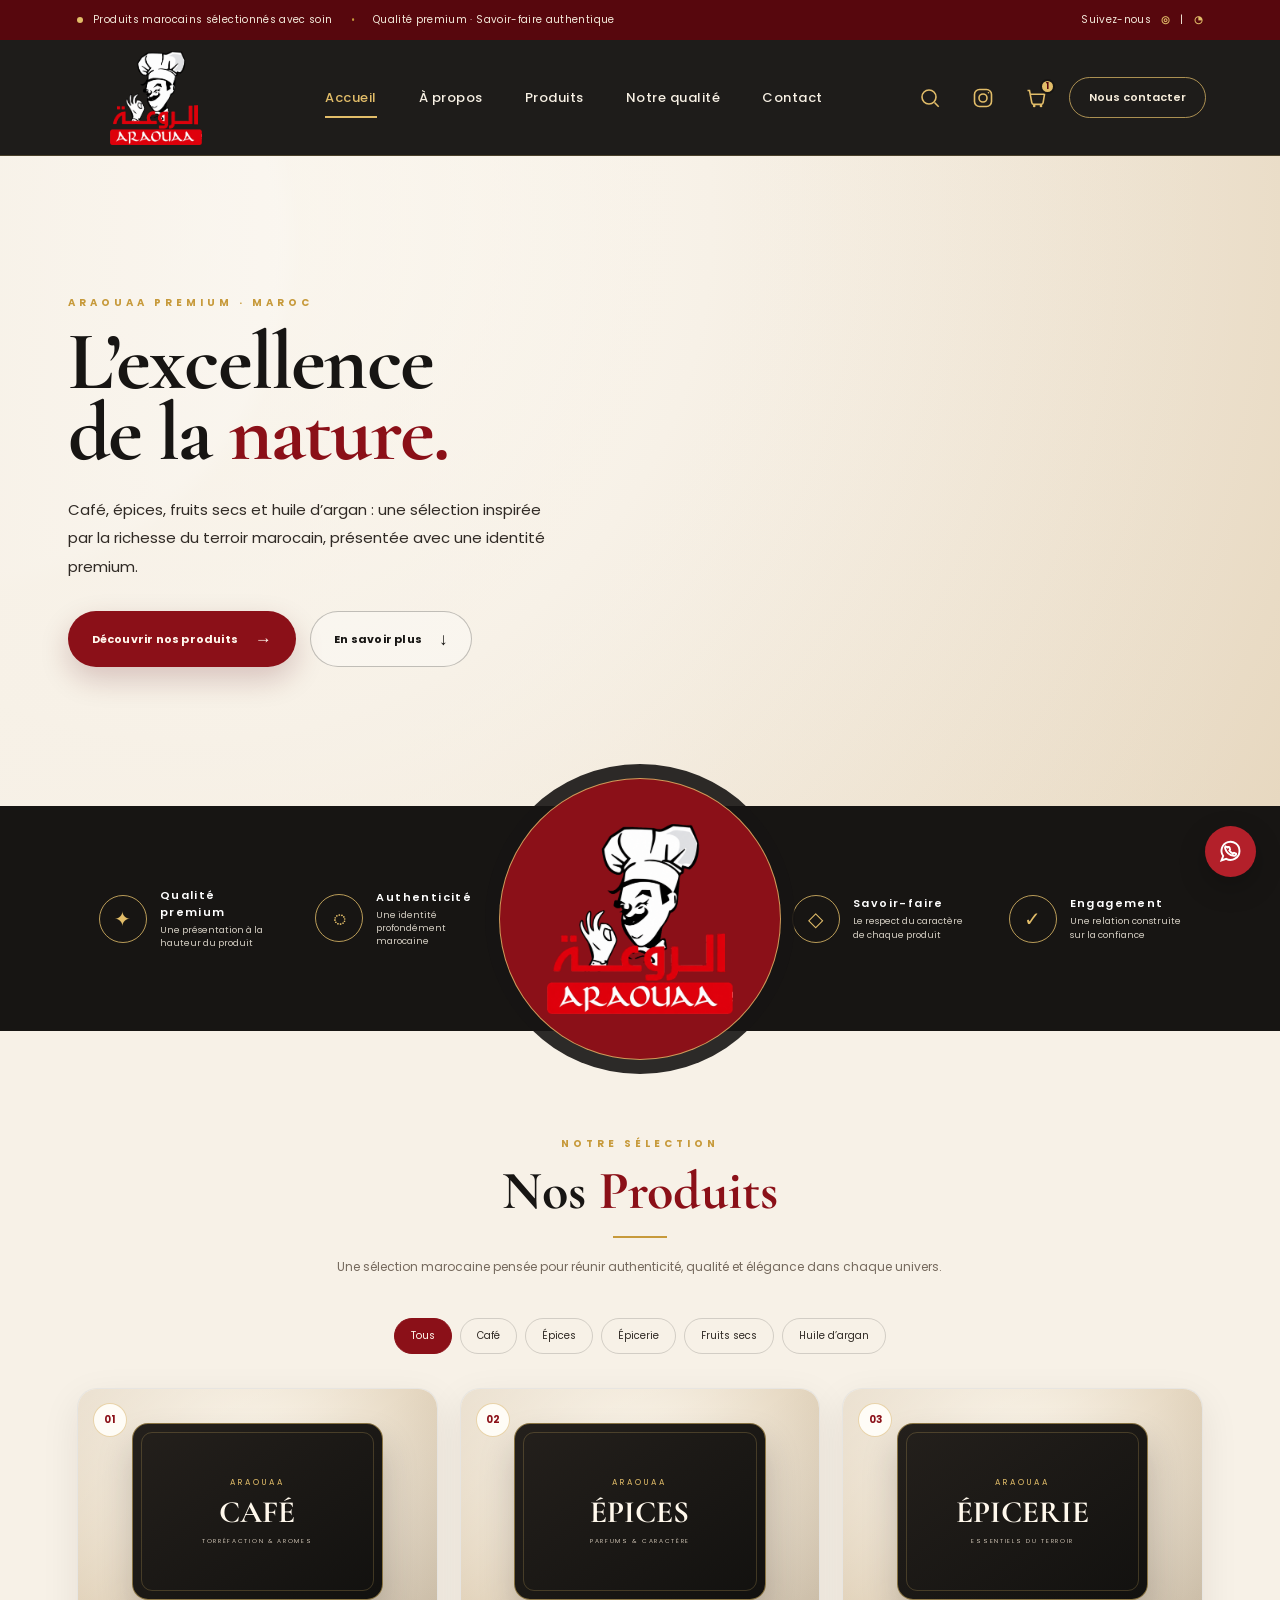
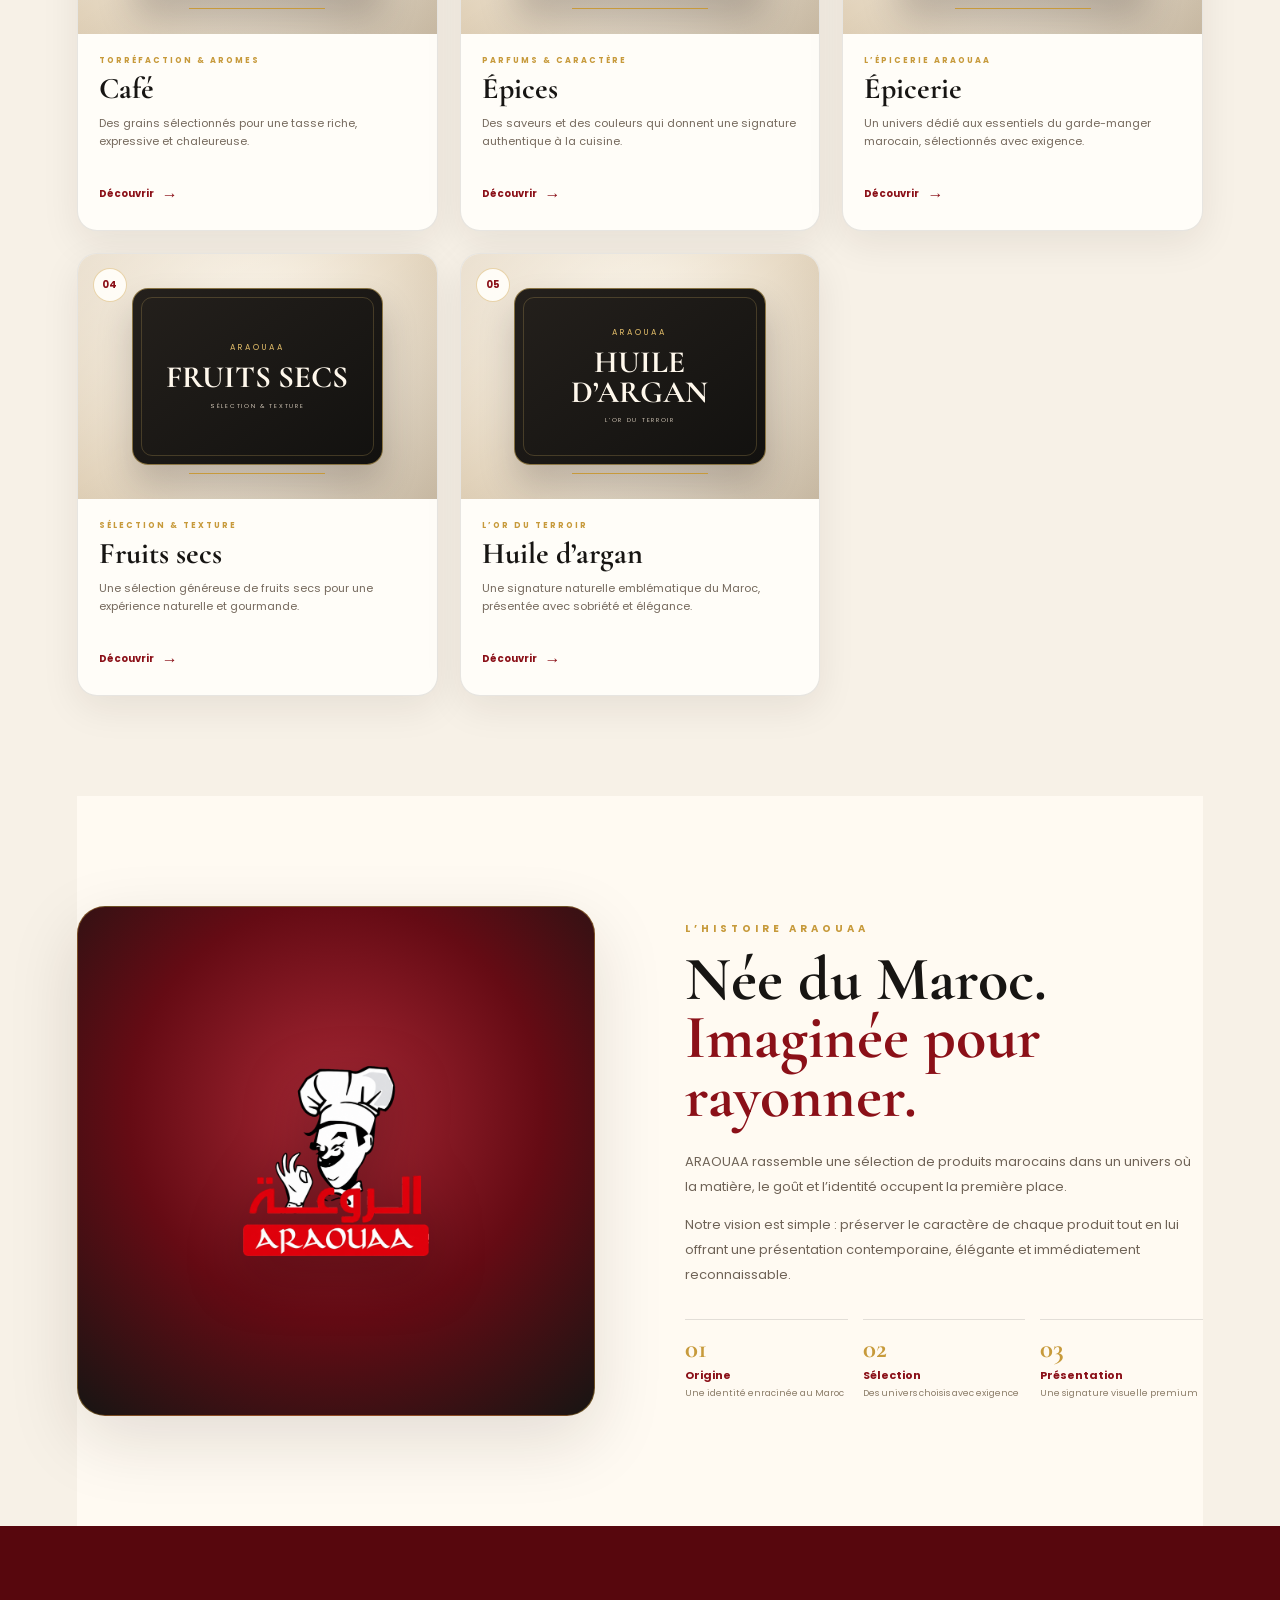
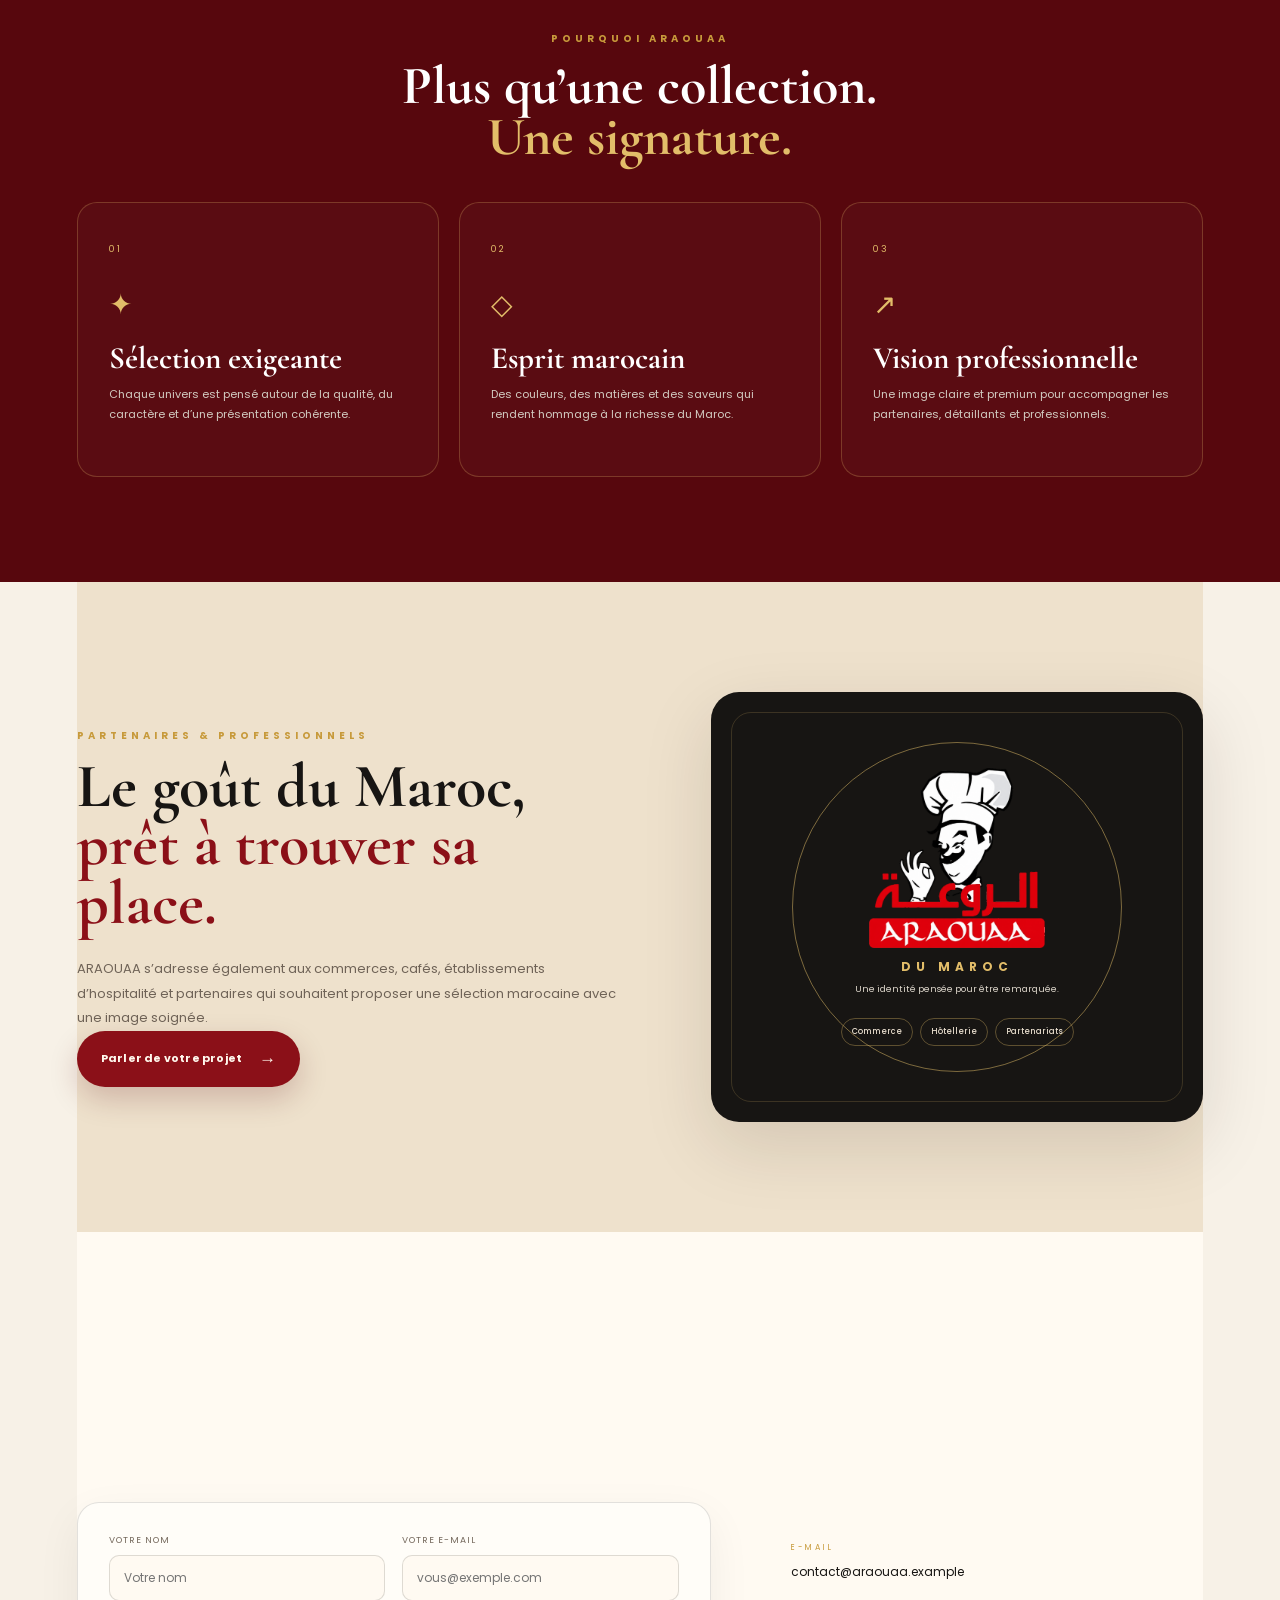
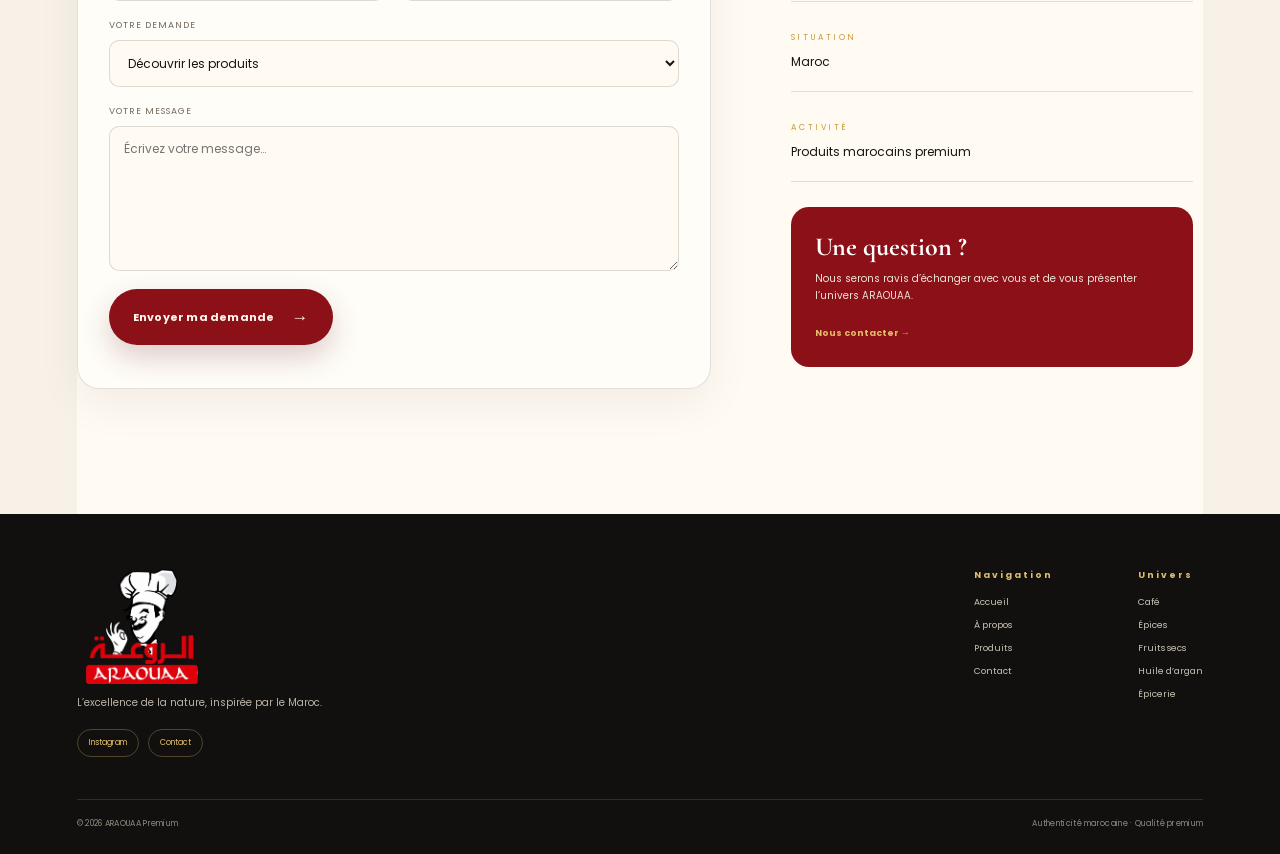
==== commit 58674551: "Restore product badges and remove unwanted door visuals" ====
--- a/index.html
+++ b/index.html
@@ -23,45 +23,210 @@
 </div>
 
 <header class="site-header" id="siteHeader">
-  <a class="brand-logo" href="#accueil" aria-label="ARAOUAA Premium — Accueil"><img src="assets/logo-crystal-4k.png" alt="ARAOUAA Premium"></a>
-  <button class="menu-toggle" type="button" aria-label="Ouvrir le menu" aria-expanded="false"><span></span><span></span><span></span></button>
-  <nav class="main-nav" id="mainNav" aria-label="Navigation principale"><a class="active" href="#accueil">Accueil</a><a href="#apropos">À propos</a><a href="produits.html">Produits</a><a href="#qualite">Notre qualité</a><a href="#contact">Contact</a></nav>
+  <a class="brand-logo" href="#accueil" aria-label="ARAOUAA Premium — Accueil">
+    <img src="assets/logo-crystal-4k.png" alt="ARAOUAA Premium">
+  </a>
+
+  <button class="menu-toggle" type="button" aria-label="Ouvrir le menu" aria-expanded="false">
+    <span></span><span></span><span></span>
+  </button>
+
+  <nav class="main-nav" id="mainNav" aria-label="Navigation principale">
+    <a class="active" href="#accueil">Accueil</a>
+    <a href="#apropos">À propos</a>
+    <a href="produits.html">Produits</a>
+    <a href="#qualite">Notre qualité</a>
+    <a href="#contact">Contact</a>
+  </nav>
+
   <div class="header-actions">
-    <button class="icon-button search-toggle" type="button" aria-label="Rechercher" aria-expanded="false"><svg viewBox="0 0 24 24" aria-hidden="true"><circle cx="11" cy="11" r="7"></circle><path d="m16.5 16.5 4.2 4.2"></path></svg></button>
-    <a class="icon-button instagram-link" href="https://www.instagram.com/" target="_blank" rel="noopener" aria-label="Instagram"><svg viewBox="0 0 24 24" aria-hidden="true"><rect x="3.5" y="3.5" width="17" height="17" rx="5"></rect><circle cx="12" cy="12" r="4"></circle><circle cx="17.5" cy="6.7" r=".8" class="fill"></circle></svg></a>
-    <a class="icon-button cart-link" href="#produits" aria-label="Voir le panier"><svg viewBox="0 0 24 24" aria-hidden="true"><path d="M3.5 4.5h2l2.3 12.2a2 2 0 0 0 2 1.65h7.35a2 2 0 0 0 1.97-1.65L20.5 8.3H6.2"></path><circle cx="10.2" cy="20" r="1.35" class="fill"></circle><circle cx="17" cy="20" r="1.35" class="fill"></circle></svg><span class="cart-badge">1</span></a>
+    <button class="icon-button search-toggle" type="button" aria-label="Rechercher" aria-expanded="false">
+      <svg viewBox="0 0 24 24" aria-hidden="true"><circle cx="11" cy="11" r="7"></circle><path d="m16.5 16.5 4.2 4.2"></path></svg>
+    </button>
+    <a class="icon-button instagram-link" href="https://www.instagram.com/" target="_blank" rel="noopener" aria-label="Instagram">
+      <svg viewBox="0 0 24 24" aria-hidden="true"><rect x="3.5" y="3.5" width="17" height="17" rx="5"></rect><circle cx="12" cy="12" r="4"></circle><circle cx="17.5" cy="6.7" r=".8" class="fill"></circle></svg>
+    </a>
+    <a class="icon-button cart-link" href="#produits" aria-label="Voir le panier">
+      <svg viewBox="0 0 24 24" aria-hidden="true"><path d="M3.5 4.5h2l2.3 12.2a2 2 0 0 0 2 1.65h7.35a2 2 0 0 0 1.97-1.65L20.5 8.3H6.2"></path><circle cx="10.2" cy="20" r="1.35" class="fill"></circle><circle cx="17" cy="20" r="1.35" class="fill"></circle></svg>
+      <span class="cart-badge">1</span>
+    </a>
     <a class="header-contact" href="#contact">Nous contacter</a>
   </div>
-  <div class="search-panel" aria-hidden="true"><div class="search-inner"><svg viewBox="0 0 24 24" aria-hidden="true"><circle cx="11" cy="11" r="7"></circle><path d="m16.5 16.5 4.2 4.2"></path></svg><input id="siteSearch" type="search" placeholder="Rechercher café, épices, fruits secs…" autocomplete="off"><button class="search-close" type="button" aria-label="Fermer la recherche">×</button></div></div>
+
+  <div class="search-panel" aria-hidden="true">
+    <div class="search-inner">
+      <svg viewBox="0 0 24 24" aria-hidden="true"><circle cx="11" cy="11" r="7"></circle><path d="m16.5 16.5 4.2 4.2"></path></svg>
+      <input id="siteSearch" type="search" placeholder="Rechercher café, épices, fruits secs…" autocomplete="off">
+      <button class="search-close" type="button" aria-label="Fermer la recherche">×</button>
+    </div>
+  </div>
 </header>
 
 <main>
-<section class="hero" id="accueil"><div class="hero-backdrop" aria-hidden="true"></div><div class="hero-inner"><div class="hero-copy reveal"><p class="eyebrow">ARAOUAA PREMIUM · MAROC</p><h1>L’excellence<br>de la <em>nature.</em></h1><p class="hero-lead">Café, épices, fruits secs et huile d’argan : une sélection inspirée par la richesse du terroir marocain, présentée avec une identité premium.</p><div class="hero-actions"><a class="button button-primary" href="produits.html">Découvrir nos produits <span>→</span></a><a class="button button-quiet" href="#apropos">En savoir plus <span>↓</span></a></div></div><div class="hero-visual reveal"><div class="hero-arch" aria-hidden="true"></div><div class="visual-frame"><img src="assets/hero-product-stage.jpg" alt="Café, épices, fruits secs et huile d’argan ARAOUAA"></div></div></div></section>
-
-<section class="quality-strip" id="qualite"><div class="quality-item"><span class="quality-icon">✦</span><div><b>Qualité premium</b><small>Une présentation à la hauteur du produit</small></div></div><div class="quality-item"><span class="quality-icon">◌</span><div><b>Authenticité</b><small>Une identité profondément marocaine</small></div></div><div class="quality-mark"><img src="assets/logo-crystal-4k.png" alt="ARAOUAA"></div><div class="quality-item"><span class="quality-icon">◇</span><div><b>Savoir-faire</b><small>Le respect du caractère de chaque produit</small></div></div><div class="quality-item"><span class="quality-icon">✓</span><div><b>Engagement</b><small>Une relation construite sur la confiance</small></div></div></section>
-
-<section class="products section" id="produits"><div class="section-heading reveal"><p class="eyebrow">NOTRE SÉLECTION</p><h2>Nos <em>Produits</em></h2><div class="section-rule" aria-hidden="true"></div><p>Une sélection marocaine pensée pour réunir authenticité, qualité et élégance dans chaque univers.</p></div><div class="product-filters" role="group" aria-label="Filtrer les produits"><button class="filter-chip active" type="button" data-filter="all">Tous</button><button class="filter-chip" type="button" data-filter="cafe">Café</button><button class="filter-chip" type="button" data-filter="epices">Épices</button><button class="filter-chip" type="button" data-filter="epicerie">Épicerie</button><button class="filter-chip" type="button" data-filter="fruits-secs">Fruits secs</button><button class="filter-chip" type="button" data-filter="argan">Huile d’argan</button></div>
-<div class="product-grid">
-<article class="product-card reveal" data-category="cafe" data-search="café cafe coffee"><div class="product-image product-photo"><span class="product-number">01</span><img src="assets/card-cafe.jpg" alt="Café ARAOUAA"></div><div class="product-content"><p class="product-kicker">TORRÉFACTION &amp; AROMES</p><h3>Café</h3><p>Des grains sélectionnés pour une tasse riche, expressive et chaleureuse.</p><button class="product-link" data-product="cafe">Découvrir <span>→</span></button></div></article>
-<article class="product-card reveal" data-category="epices" data-search="épices epices spices"><div class="product-image product-photo"><span class="product-number">02</span><img src="assets/card-epices.jpg" alt="Épices ARAOUAA"></div><div class="product-content"><p class="product-kicker">PARFUMS &amp; CARACTÈRE</p><h3>Épices</h3><p>Des saveurs et des couleurs qui donnent une signature authentique à la cuisine.</p><button class="product-link" data-product="epices">Découvrir <span>→</span></button></div></article>
-<article class="product-card reveal" data-category="epicerie" data-search="épicerie epicerie grocery"><div class="product-image product-photo"><span class="product-number">03</span><img src="assets/card-epicerie.jpg" alt="Épicerie ARAOUAA"></div><div class="product-content"><p class="product-kicker">L’ÉPICERIE ARAOUAA</p><h3>Épicerie</h3><p>Un univers dédié aux essentiels du garde-manger marocain, sélectionnés avec exigence.</p><button class="product-link" data-product="epicerie">Découvrir <span>→</span></button></div></article>
-<article class="product-card reveal" data-category="fruits-secs" data-search="fruits secs noix nuts amandes cajou"><div class="product-image product-photo"><span class="product-number">04</span><img src="assets/card-nuts.jpg" alt="Fruits secs ARAOUAA"></div><div class="product-content"><p class="product-kicker">SÉLECTION &amp; TEXTURE</p><h3>Fruits secs</h3><p>Une sélection généreuse de fruits secs pour une expérience naturelle et gourmande.</p><button class="product-link" data-product="fruits-secs">Découvrir <span>→</span></button></div></article>
-<article class="product-card reveal" data-category="argan" data-search="huile argan argane oil"><div class="product-image product-photo"><span class="product-number">05</span><img src="assets/card-argan.jpg" alt="Huile d’argan ARAOUAA"></div><div class="product-content"><p class="product-kicker">L’OR DU TERROIR</p><h3>Huile d’argan</h3><p>Une signature naturelle emblématique du Maroc, présentée avec sobriété et élégance.</p><button class="product-link" data-product="argan">Découvrir <span>→</span></button></div></article>
-</div></section>
-
-<section class="story section" id="apropos"><div class="story-visual reveal"><img src="assets/story-morocco.jpg" alt="Architecture marocaine et savoir-faire ARAOUAA"><div class="story-badge">MAROC<br><span>AUTHENTICITÉ</span></div></div><div class="story-copy reveal"><p class="eyebrow">L’HISTOIRE ARAOUAA</p><h2>Née du Maroc.<br><em>Imaginée pour rayonner.</em></h2><p>ARAOUAA rassemble une sélection de produits marocains dans un univers où la matière, le goût et l’identité occupent la première place.</p><p>Notre vision est simple : préserver le caractère de chaque produit tout en lui offrant une présentation contemporaine, élégante et immédiatement reconnaissable.</p><div class="story-points"><div><strong>01</strong><span>Origine</span><small>Une identité enracinée au Maroc</small></div><div><strong>02</strong><span>Sélection</span><small>Des univers choisis avec exigence</small></div><div><strong>03</strong><span>Présentation</span><small>Une signature visuelle premium</small></div></div></div></section>
-
-<section class="values" id="valeurs"><div class="section"><div class="section-heading section-heading-light reveal"><p class="eyebrow">POURQUOI ARAOUAA</p><h2>Plus qu’une collection.<br><em>Une signature.</em></h2></div><div class="values-grid"><article class="value-card reveal"><span>01</span><div class="value-icon">✦</div><h3>Sélection exigeante</h3><p>Chaque univers est pensé autour de la qualité, du caractère et d’une présentation cohérente.</p></article><article class="value-card reveal"><span>02</span><div class="value-icon">◇</div><h3>Esprit marocain</h3><p>Des couleurs, des matières et des saveurs qui rendent hommage à la richesse du Maroc.</p></article><article class="value-card reveal"><span>03</span><div class="value-icon">↗</div><h3>Vision professionnelle</h3><p>Une image claire et premium pour accompagner les partenaires, détaillants et professionnels.</p></article></div></div></section>
-
-<section class="partners section" id="partenaires"><div class="partner-copy reveal"><p class="eyebrow">PARTENAIRES &amp; PROFESSIONNELS</p><h2>Le goût du Maroc,<br><em>prêt à trouver sa place.</em></h2><p>ARAOUAA s’adresse également aux commerces, cafés, établissements d’hospitalité et partenaires qui souhaitent proposer une sélection marocaine avec une image soignée.</p><a class="button button-primary" href="#contact">Parler de votre projet <span>→</span></a></div><div class="partner-card reveal"><div class="partner-ring"></div><img src="assets/logo-crystal-4k.png" alt="ARAOUAA"><strong>DU MAROC</strong><span>Une identité pensée pour être remarquée.</span><div class="partner-tags"><b>Commerce</b><b>Hôtellerie</b><b>Partenariats</b></div></div></section>
-
-<section class="contact section" id="contact"><div class="section-heading reveal"><p class="eyebrow">CONTACTEZ ARAOUAA</p><h2>Parlons de votre <em>projet.</em></h2><p>Une question sur nos produits, un projet professionnel ou simplement envie d’en savoir plus ? Écrivez-nous.</p></div><div class="contact-layout"><form class="contact-form reveal" id="contactForm"><div class="field-row"><label>Votre nom<input name="name" required placeholder="Votre nom"></label><label>Votre e-mail<input name="email" type="email" required placeholder="vous@exemple.com"></label></div><label>Votre demande<select name="interest"><option>Découvrir les produits</option><option>Demande professionnelle</option><option>Partenariat</option><option>Autre demande</option></select></label><label>Votre message<textarea name="message" rows="6" required placeholder="Écrivez votre message…"></textarea></label><button class="button button-primary" type="submit">Envoyer ma demande <span>→</span></button><p class="form-message" aria-live="polite"></p></form><aside class="contact-info reveal"><div class="info-block"><span>E-MAIL</span><a href="mailto:contact@araouaa.example">contact@araouaa.example</a></div><div class="info-block"><span>SITUATION</span><p>Maroc</p></div><div class="info-block"><span>ACTIVITÉ</span><p>Produits marocains premium</p></div><div class="contact-highlight"><strong>Une question ?</strong><p>Nous serons ravis d’échanger avec vous et de vous présenter l’univers ARAOUAA.</p><a href="#contact">Nous contacter →</a></div></aside></div></section>
+<section class="hero" id="accueil">
+  <div class="hero-backdrop" aria-hidden="true"></div>
+  <div class="hero-inner">
+    <div class="hero-copy reveal">
+      <p class="eyebrow">ARAOUAA PREMIUM · MAROC</p>
+      <h1>L’excellence<br>de la <em>nature.</em></h1>
+      <p class="hero-lead">Café, épices, fruits secs et huile d’argan : une sélection inspirée par la richesse du terroir marocain, présentée avec une identité premium.</p>
+      <div class="hero-actions">
+        <a class="button button-primary" href="produits.html">Découvrir nos produits <span>→</span></a>
+        <a class="button button-quiet" href="#apropos">En savoir plus <span>↓</span></a>
+      </div>
+    </div>
+    <div class="hero-visual reveal">
+      <div class="hero-arch" aria-hidden="true"></div>
+      <div class="visual-frame"><img src="assets/hero-product-stage.jpg" alt="Café, épices, fruits secs et huile d’argan ARAOUAA"></div>
+    </div>
+  </div>
+</section>
+
+<section class="quality-strip" id="qualite">
+  <div class="quality-item">
+    <span class="quality-icon">✦</span><div><b>Qualité premium</b><small>Une présentation à la hauteur du produit</small></div>
+  </div>
+  <div class="quality-item">
+    <span class="quality-icon">◌</span><div><b>Authenticité</b><small>Une identité profondément marocaine</small></div>
+  </div>
+  <div class="quality-mark"><img src="assets/logo-crystal-4k.png" alt="ARAOUAA"></div>
+  <div class="quality-item">
+    <span class="quality-icon">◇</span><div><b>Savoir-faire</b><small>Le respect du caractère de chaque produit</small></div>
+  </div>
+  <div class="quality-item">
+    <span class="quality-icon">✓</span><div><b>Engagement</b><small>Une relation construite sur la confiance</small></div>
+  </div>
+</section>
+
+<section class="products section" id="produits">
+  <div class="section-heading reveal">
+    <p class="eyebrow">NOTRE SÉLECTION</p>
+    <h2>Nos <em>Produits</em></h2>
+    <div class="section-rule" aria-hidden="true"></div>
+    <p>Une sélection marocaine pensée pour réunir authenticité, qualité et élégance dans chaque univers.</p>
+  </div>
+  <div class="product-filters" role="group" aria-label="Filtrer les produits">
+    <button class="filter-chip active" type="button" data-filter="all">Tous</button>
+    <button class="filter-chip" type="button" data-filter="cafe">Café</button>
+    <button class="filter-chip" type="button" data-filter="epices">Épices</button>
+    <button class="filter-chip" type="button" data-filter="epicerie">Épicerie</button>
+    <button class="filter-chip" type="button" data-filter="fruits-secs">Fruits secs</button>
+    <button class="filter-chip" type="button" data-filter="argan">Huile d’argan</button>
+  </div>
+  <div class="product-grid">
+    <article class="product-card reveal" data-category="cafe" data-search="café cafe coffee">
+      <div class="product-image epicerie-art"><span class="product-number">01</span><div class="pantry-art"><span>ARAOUAA</span><strong>CAFÉ</strong><small>TORRÉFACTION &amp; AROMES</small></div><div class="pantry-line"></div></div>
+      <div class="product-content"><p class="product-kicker">TORRÉFACTION &amp; AROMES</p><h3>Café</h3><p>Des grains sélectionnés pour une tasse riche, expressive et chaleureuse.</p><button class="product-link" data-product="cafe">Découvrir <span>→</span></button></div>
+    </article>
+    <article class="product-card reveal" data-category="epices" data-search="épices epices spices">
+      <div class="product-image epicerie-art"><span class="product-number">02</span><div class="pantry-art"><span>ARAOUAA</span><strong>ÉPICES</strong><small>PARFUMS &amp; CARACTÈRE</small></div><div class="pantry-line"></div></div>
+      <div class="product-content"><p class="product-kicker">PARFUMS &amp; CARACTÈRE</p><h3>Épices</h3><p>Des saveurs et des couleurs qui donnent une signature authentique à la cuisine.</p><button class="product-link" data-product="epices">Découvrir <span>→</span></button></div>
+    </article>
+    <article class="product-card reveal" data-category="epicerie" data-search="épicerie epicerie grocery">
+      <div class="product-image epicerie-art"><span class="product-number">03</span><div class="pantry-art"><span>ARAOUAA</span><strong>ÉPICERIE</strong><small>ESSENTIELS DU TERROIR</small></div><div class="pantry-line"></div></div>
+      <div class="product-content"><p class="product-kicker">L’ÉPICERIE ARAOUAA</p><h3>Épicerie</h3><p>Un univers dédié aux essentiels du garde-manger marocain, sélectionnés avec exigence.</p><button class="product-link" data-product="epicerie">Découvrir <span>→</span></button></div>
+    </article>
+    <article class="product-card reveal" data-category="fruits-secs" data-search="fruits secs noix nuts amandes cajou">
+      <div class="product-image epicerie-art"><span class="product-number">04</span><div class="pantry-art"><span>ARAOUAA</span><strong>FRUITS SECS</strong><small>SÉLECTION &amp; TEXTURE</small></div><div class="pantry-line"></div></div>
+      <div class="product-content"><p class="product-kicker">SÉLECTION &amp; TEXTURE</p><h3>Fruits secs</h3><p>Une sélection généreuse de fruits secs pour une expérience naturelle et gourmande.</p><button class="product-link" data-product="fruits-secs">Découvrir <span>→</span></button></div>
+    </article>
+    <article class="product-card reveal" data-category="argan" data-search="huile argan argane oil">
+      <div class="product-image epicerie-art"><span class="product-number">05</span><div class="pantry-art"><span>ARAOUAA</span><strong>HUILE D’ARGAN</strong><small>L’OR DU TERROIR</small></div><div class="pantry-line"></div></div>
+      <div class="product-content"><p class="product-kicker">L’OR DU TERROIR</p><h3>Huile d’argan</h3><p>Une signature naturelle emblématique du Maroc, présentée avec sobriété et élégance.</p><button class="product-link" data-product="argan">Découvrir <span>→</span></button></div>
+    </article>
+  </div>
+</section>
+
+<section class="story section" id="apropos">
+  <div class="story-visual reveal"><img src="assets/story-morocco.jpg" alt="Architecture marocaine et savoir-faire ARAOUAA"><div class="story-badge">MAROC<br><span>AUTHENTICITÉ</span></div></div>
+  <div class="story-copy reveal">
+    <p class="eyebrow">L’HISTOIRE ARAOUAA</p>
+    <h2>Née du Maroc.<br><em>Imaginée pour rayonner.</em></h2>
+    <p>ARAOUAA rassemble une sélection de produits marocains dans un univers où la matière, le goût et l’identité occupent la première place.</p>
+    <p>Notre vision est simple : préserver le caractère de chaque produit tout en lui offrant une présentation contemporaine, élégante et immédiatement reconnaissable.</p>
+    <div class="story-points">
+      <div><strong>01</strong><span>Origine</span><small>Une identité enracinée au Maroc</small></div>
+      <div><strong>02</strong><span>Sélection</span><small>Des univers choisis avec exigence</small></div>
+      <div><strong>03</strong><span>Présentation</span><small>Une signature visuelle premium</small></div>
+    </div>
+  </div>
+</section>
+
+<section class="values" id="valeurs">
+  <div class="section">
+    <div class="section-heading section-heading-light reveal">
+      <p class="eyebrow">POURQUOI ARAOUAA</p>
+      <h2>Plus qu’une collection.<br><em>Une signature.</em></h2>
+    </div>
+    <div class="values-grid">
+      <article class="value-card reveal"><span>01</span><div class="value-icon">✦</div><h3>Sélection exigeante</h3><p>Chaque univers est pensé autour de la qualité, du caractère et d’une présentation cohérente.</p></article>
+      <article class="value-card reveal"><span>02</span><div class="value-icon">◇</div><h3>Esprit marocain</h3><p>Des couleurs, des matières et des saveurs qui rendent hommage à la richesse du Maroc.</p></article>
+      <article class="value-card reveal"><span>03</span><div class="value-icon">↗</div><h3>Vision professionnelle</h3><p>Une image claire et premium pour accompagner les partenaires, détaillants et professionnels.</p></article>
+    </div>
+  </div>
+</section>
+
+<section class="partners section" id="partenaires">
+  <div class="partner-copy reveal">
+    <p class="eyebrow">PARTENAIRES &amp; PROFESSIONNELS</p>
+    <h2>Le goût du Maroc,<br><em>prêt à trouver sa place.</em></h2>
+    <p>ARAOUAA s’adresse également aux commerces, cafés, établissements d’hospitalité et partenaires qui souhaitent proposer une sélection marocaine avec une image soignée.</p>
+    <a class="button button-primary" href="#contact">Parler de votre projet <span>→</span></a>
+  </div>
+  <div class="partner-card reveal">
+    <div class="partner-ring"></div>
+    <img src="assets/logo-crystal-4k.png" alt="ARAOUAA">
+    <strong>DU MAROC</strong>
+    <span>Une identité pensée pour être remarquée.</span>
+    <div class="partner-tags"><b>Commerce</b><b>Hôtellerie</b><b>Partenariats</b></div>
+  </div>
+</section>
+
+<section class="contact section" id="contact">
+  <div class="section-heading reveal">
+    <p class="eyebrow">CONTACTEZ ARAOUAA</p>
+    <h2>Parlons de votre <em>projet.</em></h2>
+    <p>Une question sur nos produits, un projet professionnel ou simplement envie d’en savoir plus ? Écrivez-nous.</p>
+  </div>
+  <div class="contact-layout">
+    <form class="contact-form reveal" id="contactForm">
+      <div class="field-row">
+        <label>Votre nom<input name="name" required placeholder="Votre nom"></label>
+        <label>Votre e-mail<input name="email" type="email" required placeholder="vous@exemple.com"></label>
+      </div>
+      <label>Votre demande
+        <select name="interest"><option>Découvrir les produits</option><option>Demande professionnelle</option><option>Partenariat</option><option>Autre demande</option></select>
+      </label>
+      <label>Votre message<textarea name="message" rows="6" required placeholder="Écrivez votre message…"></textarea></label>
+      <button class="button button-primary" type="submit">Envoyer ma demande <span>→</span></button>
+      <p class="form-message" aria-live="polite"></p>
+    </form>
+    <aside class="contact-info reveal">
+      <div class="info-block"><span>E-MAIL</span><a href="mailto:contact@araouaa.example">contact@araouaa.example</a></div>
+      <div class="info-block"><span>SITUATION</span><p>Maroc</p></div>
+      <div class="info-block"><span>ACTIVITÉ</span><p>Produits marocains premium</p></div>
+      <div class="contact-highlight"><strong>Une question ?</strong><p>Nous serons ravis d’échanger avec vous et de vous présenter l’univers ARAOUAA.</p><a href="#contact">Nous contacter →</a></div>
+    </aside>
+  </div>
+</section>
 </main>
 
-<footer class="footer"><div class="footer-main"><div class="footer-brand"><a class="footer-logo" href="#accueil"><img src="assets/logo-crystal-4k.png" alt="ARAOUAA Premium"></a><p>L’excellence de la nature, inspirée par le Maroc.</p><div class="footer-socials"><a href="https://www.instagram.com/" target="_blank" rel="noopener" aria-label="Instagram">Instagram</a><a href="#contact" aria-label="Contact">Contact</a></div></div><div class="footer-nav"><div><strong>Navigation</strong><a href="#accueil">Accueil</a><a href="#apropos">À propos</a><a href="#produits">Produits</a><a href="#contact">Contact</a></div><div><strong>Univers</strong><a href="#produits">Café</a><a href="#produits">Épices</a><a href="#produits">Fruits secs</a><a href="#produits">Huile d’argan</a><a href="#produits">Épicerie</a></div></div></div><div class="footer-bottom"><span>© 2026 ARAOUAA Premium</span><span>Authenticité marocaine · Qualité premium</span></div></footer>
+<footer class="footer">
+  <div class="footer-main">
+    <div class="footer-brand">
+      <a class="footer-logo" href="#accueil"><img src="assets/logo-crystal-4k.png" alt="ARAOUAA Premium"></a>
+      <p>L’excellence de la nature, inspirée par le Maroc.</p>
+      <div class="footer-socials"><a href="https://www.instagram.com/" target="_blank" rel="noopener" aria-label="Instagram">Instagram</a><a href="#contact" aria-label="Contact">Contact</a></div>
+    </div>
+    <div class="footer-nav"><div><strong>Navigation</strong><a href="#accueil">Accueil</a><a href="#apropos">À propos</a><a href="#produits">Produits</a><a href="#contact">Contact</a></div><div><strong>Univers</strong><a href="#produits">Café</a><a href="#produits">Épices</a><a href="#produits">Fruits secs</a><a href="#produits">Huile d’argan</a><a href="#produits">Épicerie</a></div></div>
+  </div>
+  <div class="footer-bottom"><span>© 2026 ARAOUAA Premium</span><span>Authenticité marocaine · Qualité premium</span></div>
+</footer>
 
 <a class="whatsapp" href="#contact" aria-label="Nous contacter"><svg viewBox="0 0 24 24" aria-hidden="true"><path d="M20 11.5a8 8 0 0 1-11.8 7L4 20l1.5-4A8 8 0 1 1 20 11.5Z"></path><path d="M9.2 8.4c.2-.4.5-.4.8-.4h.5c.2 0 .4.1.5.4l.6 1.5c.1.2.1.4-.1.6l-.5.6c.8 1.3 1.8 2.1 3.2 2.7l.5-.6c.2-.2.4-.2.6-.1l1.4.7c.3.1.4.3.3.6-.2 1-1 1.5-1.9 1.4-3.7-.5-6.7-3-7.8-6.3-.3-.8-.1-1.7.4-2.1Z"></path></svg></a>
-<div class="modal" id="productModal" aria-hidden="true"><div class="modal-backdrop"></div><div class="modal-box"><button class="modal-close" type="button" aria-label="Fermer">×</button><p class="eyebrow">UNIVERS ARAOUAA</p><h2 id="modalTitle"></h2><p id="modalText"></p><a href="#contact" class="button button-primary modal-contact">Nous contacter <span>→</span></a></div></div><button class="to-top" type="button" aria-label="Retour en haut">↑</button>
+
+<div class="modal" id="productModal" aria-hidden="true"><div class="modal-backdrop"></div><div class="modal-box"><button class="modal-close" type="button" aria-label="Fermer">×</button><p class="eyebrow">UNIVERS ARAOUAA</p><h2 id="modalTitle"></h2><p id="modalText"></p><a href="#contact" class="button button-primary modal-contact">Nous contacter <span>→</span></a></div></div>
+<button class="to-top" type="button" aria-label="Retour en haut">↑</button>
 <script src="script.js"></script>
 </body>
 </html>
--- a/style.css
+++ b/style.css
@@ -1,51 +1,12 @@
-:root{
-  --ink:#171513;
-  --ink-soft:#302a25;
-  --burgundy:#8b1018;
-  --burgundy-deep:#57070d;
-  --burgundy-soft:#a91c25;
-  --gold:#c79a3b;
-  --gold-light:#e2bd69;
-  --cream:#f7f1e7;
-  --cream-2:#eee1cc;
-  --paper:#fffdf8;
-  --muted:#75695d;
-  --sand:#d7c4a7;
-  --line:rgba(23,21,19,.12);
-  --dark-line:rgba(226,189,105,.22);
-  --shadow:0 24px 70px rgba(35,24,17,.13);
-}
-*{box-sizing:border-box;margin:0;padding:0}
-html{scroll-behavior:smooth;scroll-padding-top:100px}
-body{font-family:Poppins,Arial,sans-serif;background:var(--cream);color:var(--ink);overflow-x:hidden}
-body.modal-open{overflow:hidden}
-a{text-decoration:none;color:inherit}
-button,input,textarea,select{font:inherit}
-.section{width:min(1380px,88%);margin:auto}
-.eyebrow{font-size:10px;letter-spacing:4px;color:var(--gold);font-weight:700;text-transform:uppercase}
-.announcement{height:40px;background:var(--burgundy-deep);color:#f4eadb;font-size:10px;letter-spacing:.35px}
-.announcement-inner{height:100%;width:min(1380px,88%);margin:auto;display:flex;align-items:center;gap:18px}
-.announcement .dot{width:6px;height:6px;background:var(--gold-light);border-radius:50%;display:inline-block;margin-right:7px}
-.announcement-separator{color:var(--gold)}
-.announcement-socials{margin-left:auto;display:flex;align-items:center;gap:10px}.announcement-socials a{color:var(--gold-light);font-weight:600}
-.site-header{height:116px;position:sticky;top:0;z-index:100;display:flex;align-items:center;padding:0 5.8%;gap:40px;background:rgba(23,21,19,.97);border-bottom:1px solid var(--dark-line);backdrop-filter:blur(14px);transition:.35s}
-.site-header.scrolled{height:84px;background:rgba(23,21,19,.985);box-shadow:0 14px 40px rgba(0,0,0,.22)}
-.brand-logo{width:164px;height:94px;display:flex;align-items:center;flex:0 0 auto}.brand-logo img{width:100%;height:100%;object-fit:contain;display:block}
-.main-nav{display:flex;align-items:center;justify-content:center;gap:42px;flex:1}.main-nav a{color:#f7f0e4;font-size:13px;font-weight:500;letter-spacing:.5px;position:relative;padding:10px 0}.main-nav a:after{content:"";position:absolute;left:0;right:100%;bottom:0;height:2px;background:var(--gold-light);transition:.25s}.main-nav a:hover,.main-nav a.active{color:var(--gold-light)}.main-nav a:hover:after,.main-nav a.active:after{right:0}
-.header-actions{display:flex;align-items:center;gap:13px;margin-left:auto}.icon-button{border:0;background:transparent;color:var(--gold-light);width:40px;height:40px;display:grid;place-items:center;cursor:pointer}.icon-button svg{width:24px;height:24px;fill:none;stroke:currentColor;stroke-width:1.6}.icon-button .fill{fill:currentColor;stroke:none}.cart-link{position:relative}.cart-badge{position:absolute;top:1px;right:1px;width:15px;height:15px;border-radius:50%;background:var(--gold-light);color:var(--burgundy-deep);font-size:9px;font-weight:700;display:grid;place-items:center;border:2px solid #171513;line-height:1}.header-contact{border:1px solid rgba(226,189,105,.72);border-radius:30px;padding:11px 19px;color:#f7eddb;font-size:11px;font-weight:600;transition:.25s}.header-contact:hover{background:var(--gold-light);color:var(--ink)}
-.menu-toggle{display:none;background:none;border:0;width:40px;height:40px;flex-direction:column;justify-content:center;gap:5px;margin-left:auto}.menu-toggle span{height:2px;width:23px;background:#f7eddb;display:block}
-.search-panel{position:absolute;right:5.8%;top:94px;width:min(500px,90vw);opacity:0;pointer-events:none;transform:translateY(-8px);transition:.25s}.search-panel.open{opacity:1;pointer-events:auto;transform:none}.search-inner{display:flex;align-items:center;gap:10px;background:var(--paper);border:1px solid var(--line);border-radius:14px;padding:10px 12px;box-shadow:0 18px 50px rgba(0,0,0,.2)}.search-inner>svg{width:21px;height:21px;fill:none;stroke:var(--gold);stroke-width:1.7}.search-inner input{border:0;outline:0;background:transparent;color:var(--ink);width:100%;font-size:13px}.search-close{border:0;background:none;color:var(--muted);font-size:25px;cursor:pointer;line-height:1}
-.hero{background:radial-gradient(circle at 15% 10%,#fffdf8 0,#f7f1e7 42%,#e7d8c0 100%);position:relative;overflow:hidden}.hero:before{content:"";position:absolute;width:680px;height:680px;left:-390px;top:-250px;border-radius:50%;background:rgba(255,255,255,.7);filter:blur(8px)}.hero-backdrop{position:absolute;inset:0;background:linear-gradient(90deg,rgba(247,241,231,.9),rgba(247,241,231,.1) 58%,transparent 100%);pointer-events:none}
-.hero-inner{width:min(1540px,94%);margin:auto;min-height:650px;display:grid;grid-template-columns:44% 56%;align-items:center;position:relative}.hero-copy{padding:55px 0 55px 5.5%;position:relative;z-index:2}.hero h1{font-family:"Cormorant Garamond",serif;font-size:clamp(68px,6.5vw,102px);line-height:.86;letter-spacing:-1.8px;color:var(--ink);margin-top:15px;font-weight:700}.hero h1 em,.section-heading h2 em,.story-copy h2 em,.partner-copy h2 em{font-style:normal;color:var(--burgundy)}.hero-lead{max-width:600px;margin-top:27px;color:var(--ink-soft);font-size:15px;line-height:1.9}.hero-actions{display:flex;gap:14px;align-items:center;margin-top:30px;flex-wrap:wrap}.button{display:inline-flex;align-items:center;justify-content:center;gap:17px;border-radius:30px;padding:14px 23px;font-size:11px;font-weight:700;letter-spacing:.2px;border:1px solid transparent;transition:.28s}.button span{font-size:17px;transition:.25s}.button:hover span{transform:translateX(4px)}.button-primary{background:var(--burgundy);color:#fff8ed;box-shadow:0 12px 30px rgba(87,7,13,.2)}.button-primary:hover{background:var(--burgundy-deep);transform:translateY(-2px)}.button-quiet{color:var(--ink);border-color:rgba(23,21,19,.25);background:rgba(255,255,255,.3)}.button-quiet:hover{border-color:var(--gold);background:var(--paper)}.hero-signature{margin-top:34px;color:#897b6c;font-size:9px;letter-spacing:1.2px;display:flex;align-items:center;gap:10px}.hero-signature span{width:28px;height:1px;background:var(--gold)}
-.hero-visual{height:650px;position:relative;display:flex;align-items:center;justify-content:flex-end;z-index:1}.hero-arch{position:absolute;width:430px;height:570px;right:9%;bottom:0;border:1px solid rgba(199,154,59,.28);border-bottom:0;border-radius:220px 220px 0 0}.visual-frame{width:min(1040px,108%);height:100%;position:relative;z-index:2}.visual-frame img{display:block;width:100%;height:100%;object-fit:cover;object-position:center;-webkit-mask-image:linear-gradient(90deg,transparent 0,rgba(0,0,0,.55) 7%,#000 16%);mask-image:linear-gradient(90deg,transparent 0,rgba(0,0,0,.55) 7%,#000 16%)}
-.quality-strip{background:var(--ink);min-height:210px;color:#fff;display:grid;grid-template-columns:1fr 1fr 1.2fr 1fr 1fr;align-items:center;padding:24px 6%;position:relative;z-index:4}.quality-item{display:flex;justify-content:center;align-items:center;gap:13px;padding:12px 22px}.quality-icon{width:48px;height:48px;border:1px solid rgba(226,189,105,.8);border-radius:50%;display:grid;place-items:center;color:var(--gold-light);font-size:20px;flex:0 0 auto}.quality-item div{display:flex;flex-direction:column;gap:3px}.quality-item b{font-size:11px;letter-spacing:1.4px;font-weight:600}.quality-item small{font-size:9px;color:#d5cfc4;line-height:1.45}.quality-mark{height:245px;display:flex;align-items:center;justify-content:center;position:relative;margin-top:-34px;margin-bottom:-34px}.quality-mark:before{content:"";position:absolute;width:280px;height:280px;border-radius:50%;background:var(--burgundy);border:1px solid rgba(226,189,105,.8);box-shadow:0 0 0 14px rgba(23,21,19,.9);z-index:0}.quality-mark img{width:190px;height:190px;object-fit:contain;position:relative;z-index:1}
-.products{padding:105px 0 100px;background:var(--cream)}.section-heading{text-align:center;max-width:780px;margin:0 auto 40px}.section-heading h2{font-family:"Cormorant Garamond",serif;font-size:54px;line-height:.95;color:var(--ink);margin-top:13px}.section-heading>p:last-child{color:var(--muted);font-size:12px;line-height:1.8;margin:18px auto 0;max-width:680px}.section-rule{width:54px;height:2px;background:var(--gold);margin:20px auto 0}.product-filters{display:flex;justify-content:center;gap:8px;flex-wrap:wrap;margin:0 auto 34px}.filter-chip{border:1px solid rgba(23,21,19,.16);background:transparent;color:var(--ink-soft);border-radius:30px;padding:9px 16px;font-size:10px;cursor:pointer;transition:.25s}.filter-chip:hover,.filter-chip.active{background:var(--burgundy);border-color:var(--burgundy);color:#fff8ed}.product-grid{display:grid;grid-template-columns:repeat(3,1fr);gap:22px}.product-card{background:var(--paper);border:1px solid rgba(23,21,19,.1);border-radius:20px;overflow:hidden;box-shadow:0 12px 38px rgba(35,24,17,.08);transition:.35s}.product-card:hover{transform:translateY(-8px);box-shadow:0 24px 55px rgba(35,24,17,.14);border-color:rgba(199,154,59,.55)}.product-image{height:245px;background:radial-gradient(circle at 50% 40%,#fffaf0,#dfcfb6);position:relative;display:flex;align-items:center;justify-content:center;overflow:hidden}.product-image:after{content:"";position:absolute;inset:0;background:linear-gradient(145deg,rgba(255,255,255,.3),transparent 46%,rgba(20,15,12,.12));pointer-events:none}.product-image.placeholder{color:var(--gold);display:flex;flex-direction:column;align-items:center;justify-content:center;gap:10px}.pantry-art{width:70%;height:72%;border-radius:16px;background:linear-gradient(145deg,#24201c,#12110f);border:1px solid rgba(226,189,105,.55);box-shadow:0 20px 35px rgba(35,24,17,.22);display:flex;flex-direction:column;align-items:center;justify-content:center;text-align:center;padding:18px;position:relative;z-index:2}.pantry-art:before{content:"";position:absolute;inset:8px;border:1px solid rgba(226,189,105,.22);border-radius:11px}.pantry-art span{font-size:8px;letter-spacing:3px;color:var(--gold-light);position:relative}.pantry-art strong{font-family:"Cormorant Garamond",serif;font-size:31px;line-height:.95;color:#fff8ec;margin-top:9px;position:relative}.pantry-art small{font-size:6px;letter-spacing:1.7px;color:#cfc4b4;margin-top:9px;position:relative}.pantry-line{position:absolute;width:38%;height:1px;background:var(--gold);bottom:25px;z-index:3}.product-number{position:absolute;z-index:4;left:15px;top:14px;width:34px;height:34px;border-radius:50%;display:grid;place-items:center;background:rgba(255,253,248,.95);color:var(--burgundy);font-size:10px;font-weight:700;border:1px solid rgba(199,154,59,.4)}.product-content{padding:21px 21px 23px}.product-kicker{font-size:8px;letter-spacing:2px;color:var(--gold);font-weight:700}.product-content h3{font-family:"Cormorant Garamond",serif;font-size:30px;color:var(--ink);margin:3px 0 7px}.product-content>p:not(.product-kicker){font-size:11px;color:var(--muted);line-height:1.65;min-height:55px}.product-link{margin-top:13px;border:0;background:none;color:var(--burgundy);font-size:10px;font-weight:700;display:inline-flex;gap:8px;align-items:center;cursor:pointer;padding:0}.product-link span{font-size:16px;transition:.25s}.product-link:hover span{transform:translateX(4px)}
-.story{padding:110px 0;display:grid;grid-template-columns:1fr 1fr;gap:90px;align-items:center;background:#fffaf2}.story-visual{height:510px;border-radius:28px;background:#171513;position:relative;overflow:hidden;display:grid;place-items:center;box-shadow:var(--shadow)}.story-visual img{width:100%;height:100%;object-fit:cover;opacity:.72}.story-visual:after{content:"";position:absolute;inset:0;background:linear-gradient(180deg,rgba(23,21,19,.05),rgba(23,21,19,.7))}.story-badge{position:absolute;z-index:2;left:28px;bottom:27px;color:#fff4df;font-size:11px;letter-spacing:3px;font-weight:700}.story-badge span{font-size:7px;color:var(--gold-light);letter-spacing:2px}.story-copy h2,.partner-copy h2{font-family:"Cormorant Garamond",serif;font-size:62px;line-height:.94;color:var(--ink);margin:14px 0 24px}.story-copy>p:not(.eyebrow),.partner-copy>p:not(.eyebrow){color:#6f6357;font-size:13px;line-height:1.9;max-width:610px;margin-top:14px}.story-points{display:grid;grid-template-columns:repeat(3,1fr);gap:15px;margin-top:32px}.story-points div{border-top:1px solid var(--line);padding-top:12px}.story-points strong{font-family:"Cormorant Garamond",serif;color:var(--gold);font-size:27px}.story-points span{display:block;color:var(--burgundy);font-size:11px;font-weight:700;margin-top:2px}.story-points small{display:block;color:#8b7c68;font-size:9px;line-height:1.5;margin-top:3px}
-.values{background:var(--burgundy-deep);color:#fff;padding:105px 0}.section-heading-light h2{color:#fff}.section-heading-light h2 em{color:var(--gold-light)}.section-heading-light>p:last-child{color:#d7d0c5}.values-grid{display:grid;grid-template-columns:repeat(3,1fr);gap:20px}.value-card{border:1px solid rgba(226,189,105,.25);border-radius:20px;padding:31px;background:rgba(255,255,255,.025);min-height:275px;transition:.3s}.value-card:hover{transform:translateY(-5px);background:rgba(255,255,255,.05);border-color:rgba(226,189,105,.6)}.value-card>span{font-size:9px;color:var(--gold-light);letter-spacing:2px}.value-icon{margin-top:25px;color:var(--gold-light);font-size:28px}.value-card h3{font-family:"Cormorant Garamond",serif;font-size:31px;margin:13px 0 8px}.value-card p{font-size:11px;line-height:1.8;color:#d2cbc1}
-.partners{padding:110px 0;display:grid;grid-template-columns:1.05fr .95fr;gap:90px;align-items:center;background:var(--cream-2)}.partner-card{height:430px;border-radius:28px;background:var(--ink);position:relative;display:flex;flex-direction:column;align-items:center;justify-content:center;overflow:hidden;box-shadow:var(--shadow);color:#fff}.partner-card:before{content:"";position:absolute;inset:20px;border:1px solid rgba(226,189,105,.18);border-radius:20px}.partner-card img{width:180px;height:180px;object-fit:contain;position:relative;z-index:2}.partner-ring{position:absolute;width:330px;height:330px;border:1px solid rgba(226,189,105,.5);border-radius:50%}.partner-card strong{font-size:12px;letter-spacing:5px;color:var(--gold-light);margin-top:10px;position:relative;z-index:2}.partner-card>span{font-size:9px;color:#ded7cc;margin-top:7px;position:relative;z-index:2}.partner-tags{display:flex;gap:7px;margin-top:22px;position:relative;z-index:2}.partner-tags b{font-size:8px;font-weight:500;border:1px solid rgba(226,189,105,.35);border-radius:20px;padding:7px 10px;color:#eadfcf}
-.contact{padding:110px 0 125px;background:#fffaf2}.contact-layout{display:grid;grid-template-columns:1.2fr .8fr;gap:70px}.contact-form{background:var(--paper);border:1px solid var(--line);border-radius:22px;padding:31px;box-shadow:0 15px 45px rgba(35,24,17,.06)}.field-row{display:grid;grid-template-columns:1fr 1fr;gap:17px}.contact-form label{display:flex;flex-direction:column;gap:8px;color:#75695d;font-size:9px;letter-spacing:1px;text-transform:uppercase;margin-bottom:18px}.contact-form input,.contact-form textarea,.contact-form select{border:1px solid rgba(23,21,19,.14);border-radius:10px;background:#fffaf2;color:var(--ink);padding:13px 14px;outline:0;font-size:12px;text-transform:none;letter-spacing:0}.contact-form input:focus,.contact-form textarea:focus,.contact-form select:focus{border-color:var(--gold)}.contact-form textarea{resize:vertical;min-height:145px}.form-message{font-size:10px;color:var(--burgundy);margin-top:12px}.contact-info{padding:10px}.info-block{padding:20px 0;border-bottom:1px solid var(--line)}.info-block span{font-size:8px;letter-spacing:3px;color:var(--gold)}.info-block p,.info-block a{display:block;margin-top:6px;color:var(--ink);font-size:12px}.contact-highlight{margin-top:25px;background:var(--burgundy);border-radius:18px;padding:24px;color:#fff}.contact-highlight strong{font-family:"Cormorant Garamond",serif;font-size:26px}.contact-highlight p{font-size:10px;line-height:1.7;color:#eee4d8;margin:8px 0 14px}.contact-highlight a{font-size:9px;color:var(--gold-light);font-weight:700}
-.footer{background:#11100f;color:#e8e0d4;padding:55px 6% 24px}.footer-main{width:min(1380px,100%);margin:auto;display:flex;justify-content:space-between;gap:70px}.footer-logo{display:block;width:130px;height:115px}.footer-logo img{width:100%;height:100%;object-fit:contain}.footer-brand p{font-size:10px;color:#bcb3a7;max-width:300px;margin-top:10px;line-height:1.7}.footer-socials{display:flex;gap:9px;margin-top:18px}.footer-socials a{border:1px solid rgba(226,189,105,.3);border-radius:20px;padding:7px 11px;color:var(--gold-light);font-size:8px}.footer-nav{display:flex;gap:85px}.footer-nav>div{display:flex;flex-direction:column;gap:10px}.footer-nav strong{font-size:9px;color:var(--gold-light);letter-spacing:2px;margin-bottom:4px}.footer-nav a{font-size:9px;color:#c9c1b5}.footer-nav a:hover{color:#fff}.footer-bottom{width:min(1380px,100%);margin:42px auto 0;border-top:1px solid rgba(226,189,105,.17);padding-top:18px;display:flex;justify-content:space-between;color:#8f887f;font-size:8px;letter-spacing:.3px}
-.whatsapp{position:fixed;right:24px;bottom:23px;width:51px;height:51px;border-radius:50%;background:#b3202a;color:#fff;display:grid;place-items:center;z-index:90;box-shadow:0 10px 28px rgba(0,0,0,.22);transition:.25s}.whatsapp:hover{transform:translateY(-3px);background:var(--burgundy)}.whatsapp svg{width:27px;height:27px;fill:none;stroke:currentColor;stroke-width:1.7}.to-top{position:fixed;right:24px;bottom:86px;width:42px;height:42px;border-radius:50%;border:1px solid rgba(23,21,19,.15);background:var(--paper);color:var(--burgundy);opacity:0;pointer-events:none;transition:.3s;z-index:80}.to-top.show{opacity:1;pointer-events:auto}.modal{position:fixed;inset:0;display:none;align-items:center;justify-content:center;padding:20px;z-index:200}.modal.open{display:flex}.modal-backdrop{position:absolute;inset:0;background:rgba(23,21,19,.82);backdrop-filter:blur(8px)}.modal-box{position:relative;z-index:2;width:min(560px,100%);background:#fffaf2;border-radius:22px;padding:40px;border:1px solid rgba(199,154,59,.45);box-shadow:0 25px 80px rgba(0,0,0,.3)}.modal-box h2{font-family:"Cormorant Garamond",serif;color:var(--ink);font-size:54px;line-height:.95;margin:10px 0}.modal-box h2:after{content:"";display:block;width:45px;height:2px;background:var(--gold);margin-top:14px}.modal-box>p:not(.eyebrow){color:#6e6257;font-size:12px;line-height:1.8;margin-bottom:22px}.modal-close{position:absolute;right:16px;top:11px;border:0;background:none;color:#75695d;font-size:30px;cursor:pointer}
-.reveal{opacity:0;transform:translateY(22px);transition:opacity .65s ease,transform .65s ease}.reveal.visible{opacity:1;transform:none}.search-hidden{display:none!important}
-@media(max-width:1150px){.site-header{padding:0 4%;gap:25px}.main-nav{gap:25px}.header-contact{display:none}.hero-inner{grid-template-columns:1fr}.hero-copy{text-align:center;padding:75px 5% 20px}.hero-lead{margin-left:auto;margin-right:auto}.hero-actions{justify-content:center}.hero-signature{justify-content:center}.hero-visual{height:510px;justify-content:center;padding:0 2%}.visual-frame{width:min(850px,100%)}.hero-arch{right:50%;transform:translateX(50%)}.quality-strip{grid-template-columns:1fr 1fr;padding:35px 5%;gap:18px}.quality-mark{grid-column:1/-1;grid-row:1;height:220px;margin:0}.product-grid{grid-template-columns:1fr 1fr}.story,.partners{grid-template-columns:1fr;gap:55px}.story-copy{max-width:850px;margin:auto}.values-grid{grid-template-columns:1fr 1fr}.value-card:last-child{grid-column:1/-1}.contact-layout{grid-template-columns:1fr}.contact-info{padding:0}.footer-main{flex-direction:column}.footer-nav{gap:55px}}
-@media(max-width:720px){.announcement{height:36px;font-size:8px}.announcement-inner{width:90%;gap:7px}.announcement-separator,.announcement-socials{display:none}.site-header{height:86px;padding:0 5%;gap:12px}.site-header.scrolled{height:76px}.brand-logo{width:122px;height:74px}.menu-toggle{display:flex}.main-nav{position:absolute;left:0;right:0;top:86px;background:var(--ink);display:none;flex-direction:column;align-items:stretch;gap:0;padding:8px 7%;border-top:1px solid rgba(226,189,105,.14);border-bottom:1px solid rgba(226,189,105,.18)}.main-nav.open{display:flex}.main-nav a{padding:15px 0;font-size:12px}.header-actions{gap:3px}.instagram-link{display:none}.icon-button{width:36px;height:36px}.search-panel{right:5%;top:76px;width:90vw}.hero-inner{width:100%}.hero-copy{padding:55px 7% 18px}.hero h1{font-size:58px}.hero-lead{font-size:13px;line-height:1.75;margin-top:21px}.hero-actions{flex-direction:column;align-items:stretch;margin-top:25px}.button{width:100%}.hero-signature{font-size:8px;justify-content:center;text-align:center}.hero-visual{height:330px;padding:0 4%}.visual-frame{border-radius:18px}.hero-arch{display:none}.quality-strip{grid-template-columns:1fr;padding:18px 7% 32px;gap:10px}.quality-item{justify-content:flex-start;padding:10px 0}.quality-mark{grid-row:auto;order:-1;height:220px}.quality-mark:before{width:250px;height:250px}.quality-mark img{width:175px;height:175px}.products,.story,.values,.partners,.contact{padding:75px 0}.section{width:90%}.section-heading{margin-bottom:34px}.section-heading h2{font-size:43px}.product-grid{grid-template-columns:1fr}.product-image{height:225px}.pantry-art{width:76%;height:74%}.product-content h3{font-size:29px}.story-visual{height:350px}.story-copy h2,.partner-copy h2{font-size:49px}.story-points{grid-template-columns:1fr}.values-grid{grid-template-columns:1fr}.value-card:last-child{grid-column:auto}.partner-card{height:360px}.partner-card img{width:150px;height:150px}.field-row{grid-template-columns:1fr;gap:0}.contact-form{padding:22px}.footer{padding:45px 6% 20px}.footer-nav{gap:35px}.footer-bottom{flex-direction:column;gap:8px}.whatsapp{right:17px;bottom:17px;width:48px;height:48px}.to-top{right:17px;bottom:76px}.modal-box{padding:32px 25px}.modal-box h2{font-size:45px}}
+@import url("style-base.css");
+
+/* Precision visual corrections — keep all existing layout and colors intact. */
+.hero-visual .hero-arch,
+.hero-visual .visual-frame{display:none !important;}
+
+/* Homepage story visual: logo only, no door/photo, badge, or dark overlay. */
+.story-visual img{content:url("assets/logo-crystal-4k.png");width:190px;height:190px;object-fit:contain;opacity:1;position:relative;z-index:1;filter:drop-shadow(0 18px 28px rgba(0,0,0,.28));}
+.story-visual:after{display:none !important;}
+.story-badge{display:none !important;}
+.story-visual{background:radial-gradient(circle at 50% 40%,#a92835 0,#650b14 52%,#171513 100%);border:1px solid rgba(199,154,59,.45);}
+@media(max-width:720px){.story-visual img{width:160px;height:160px;}}
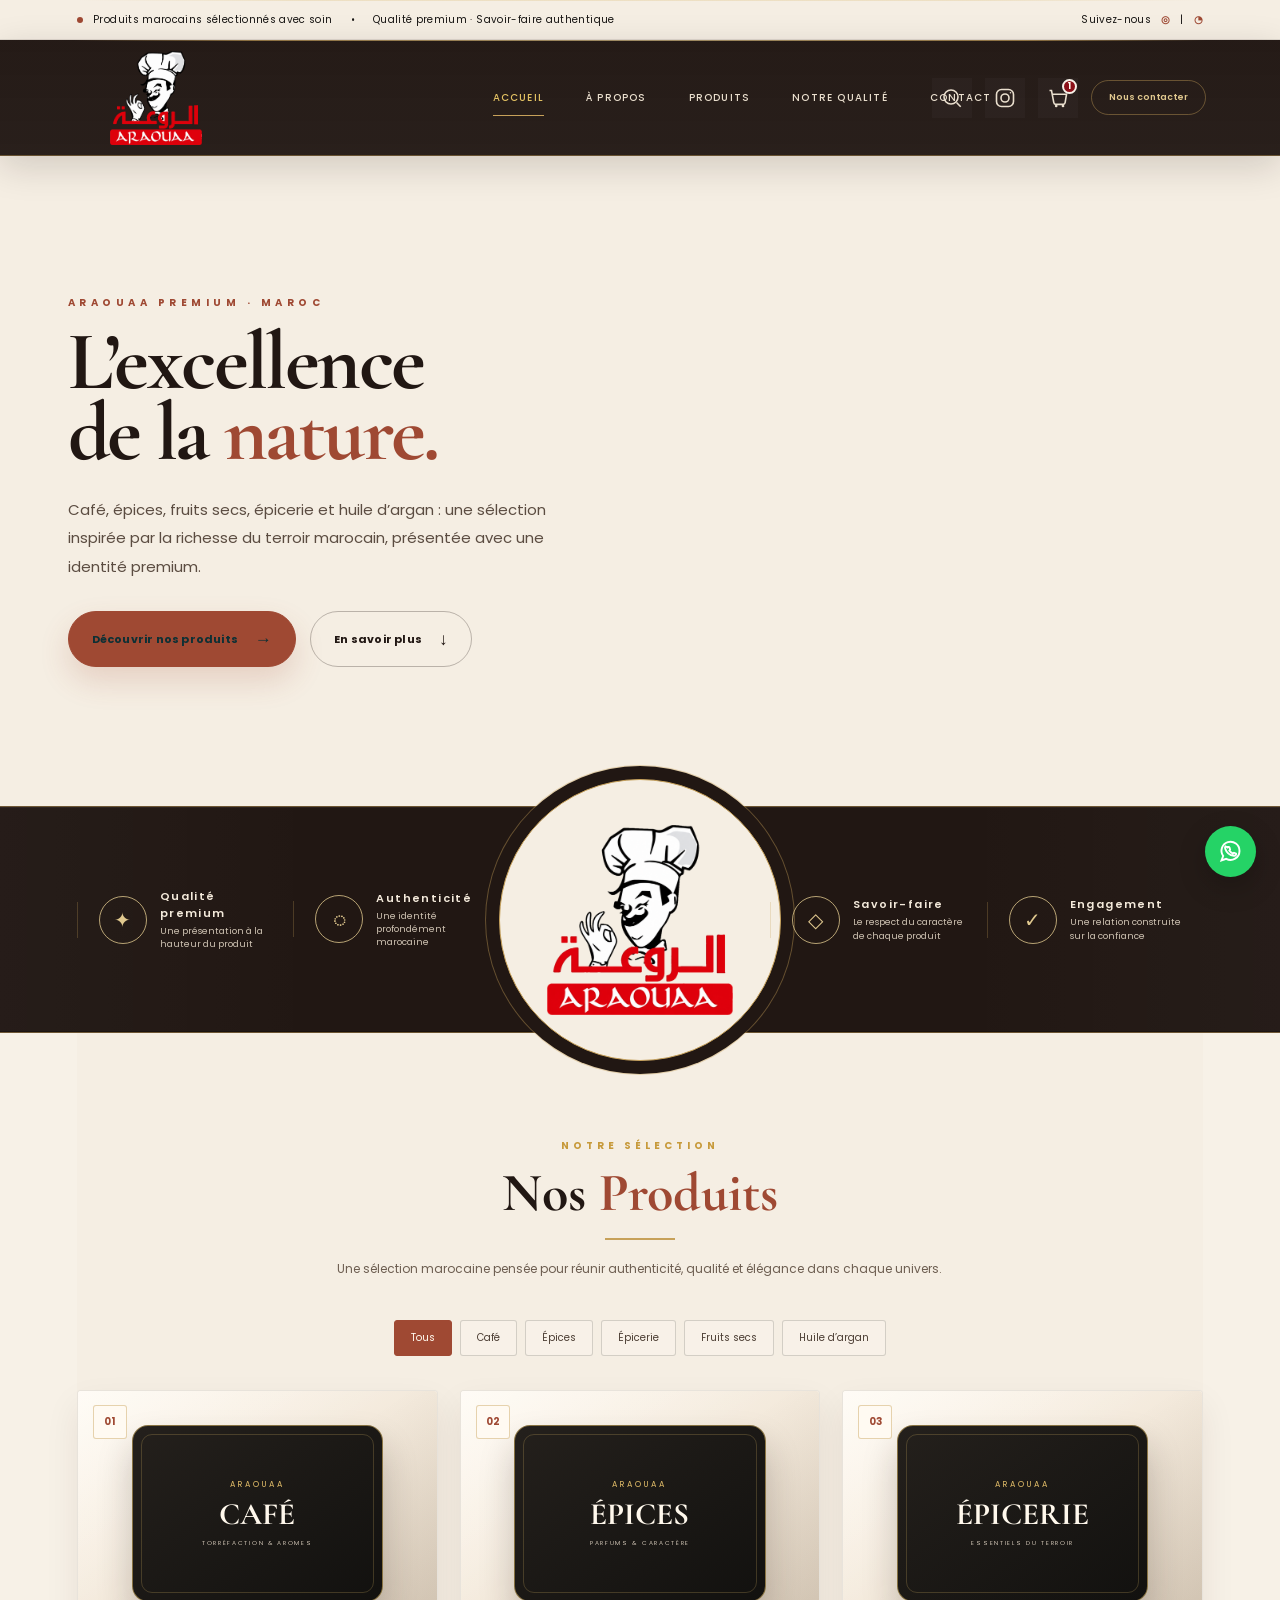
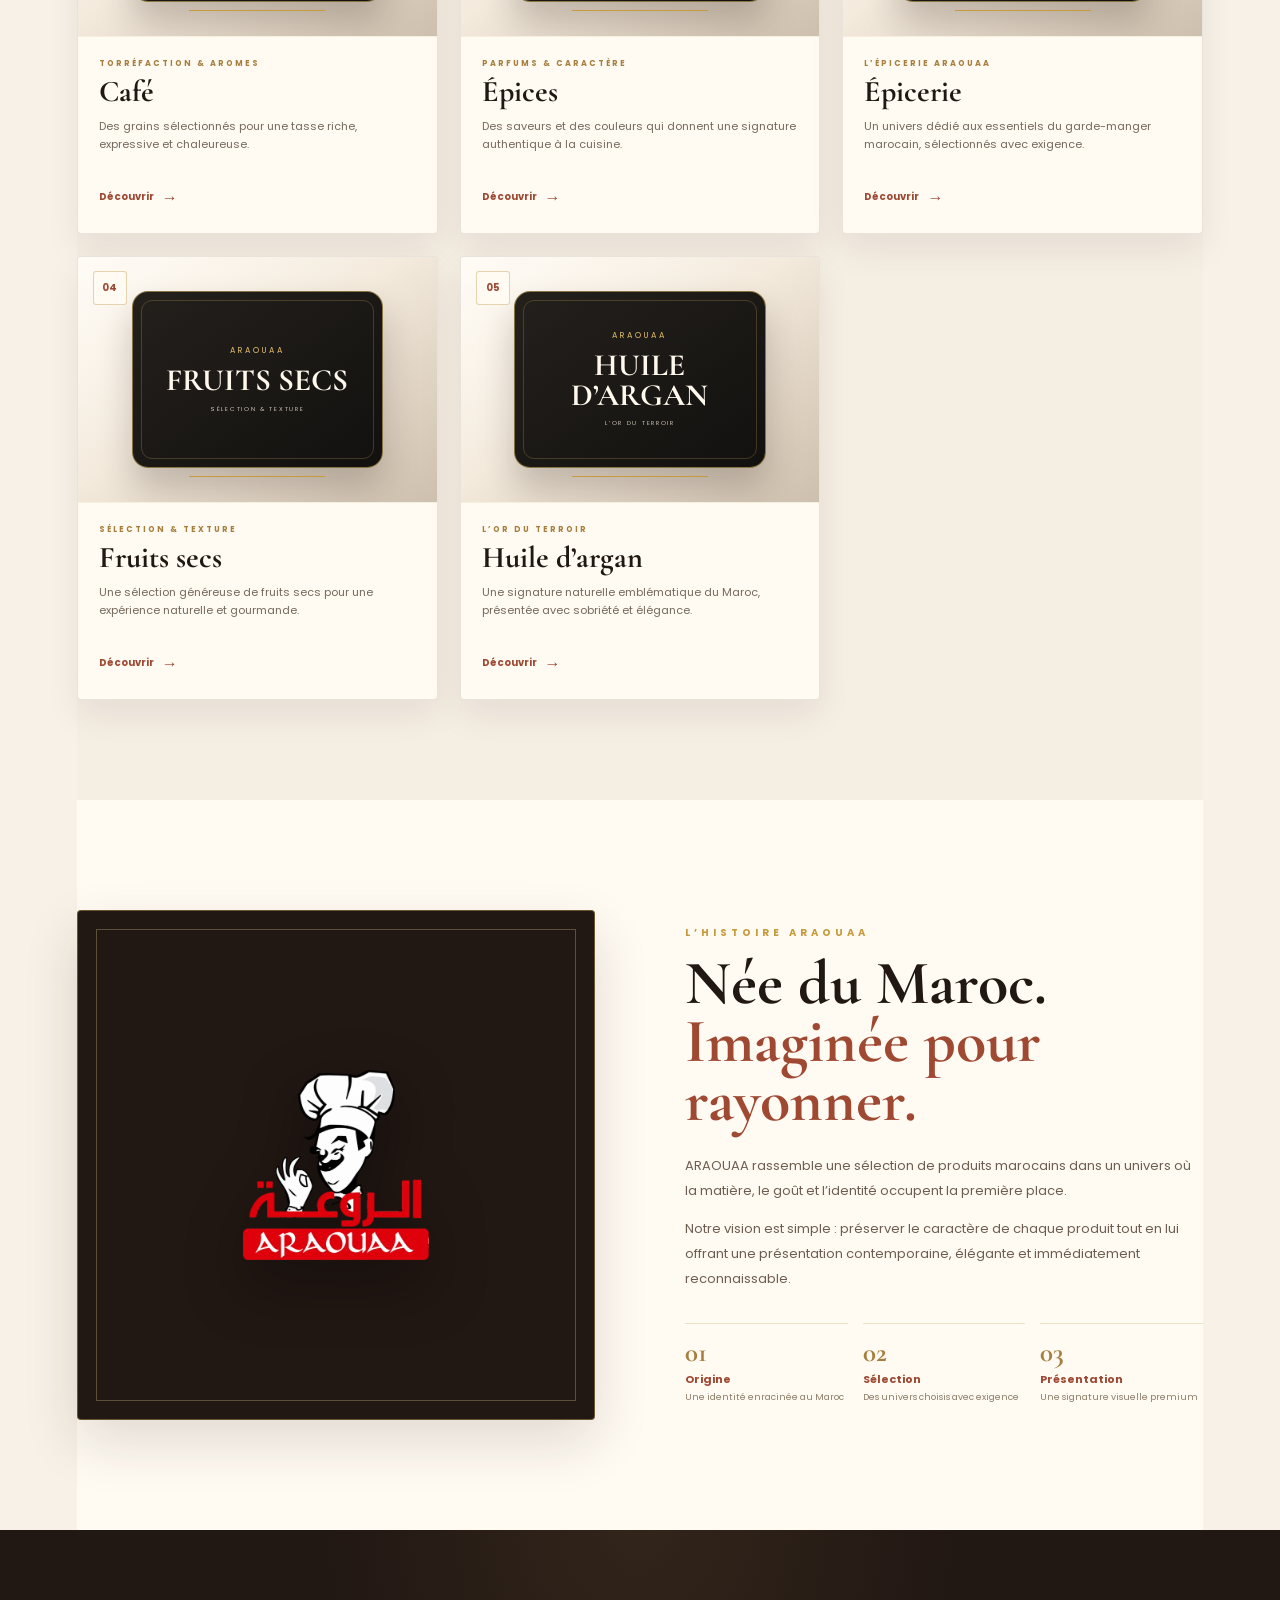
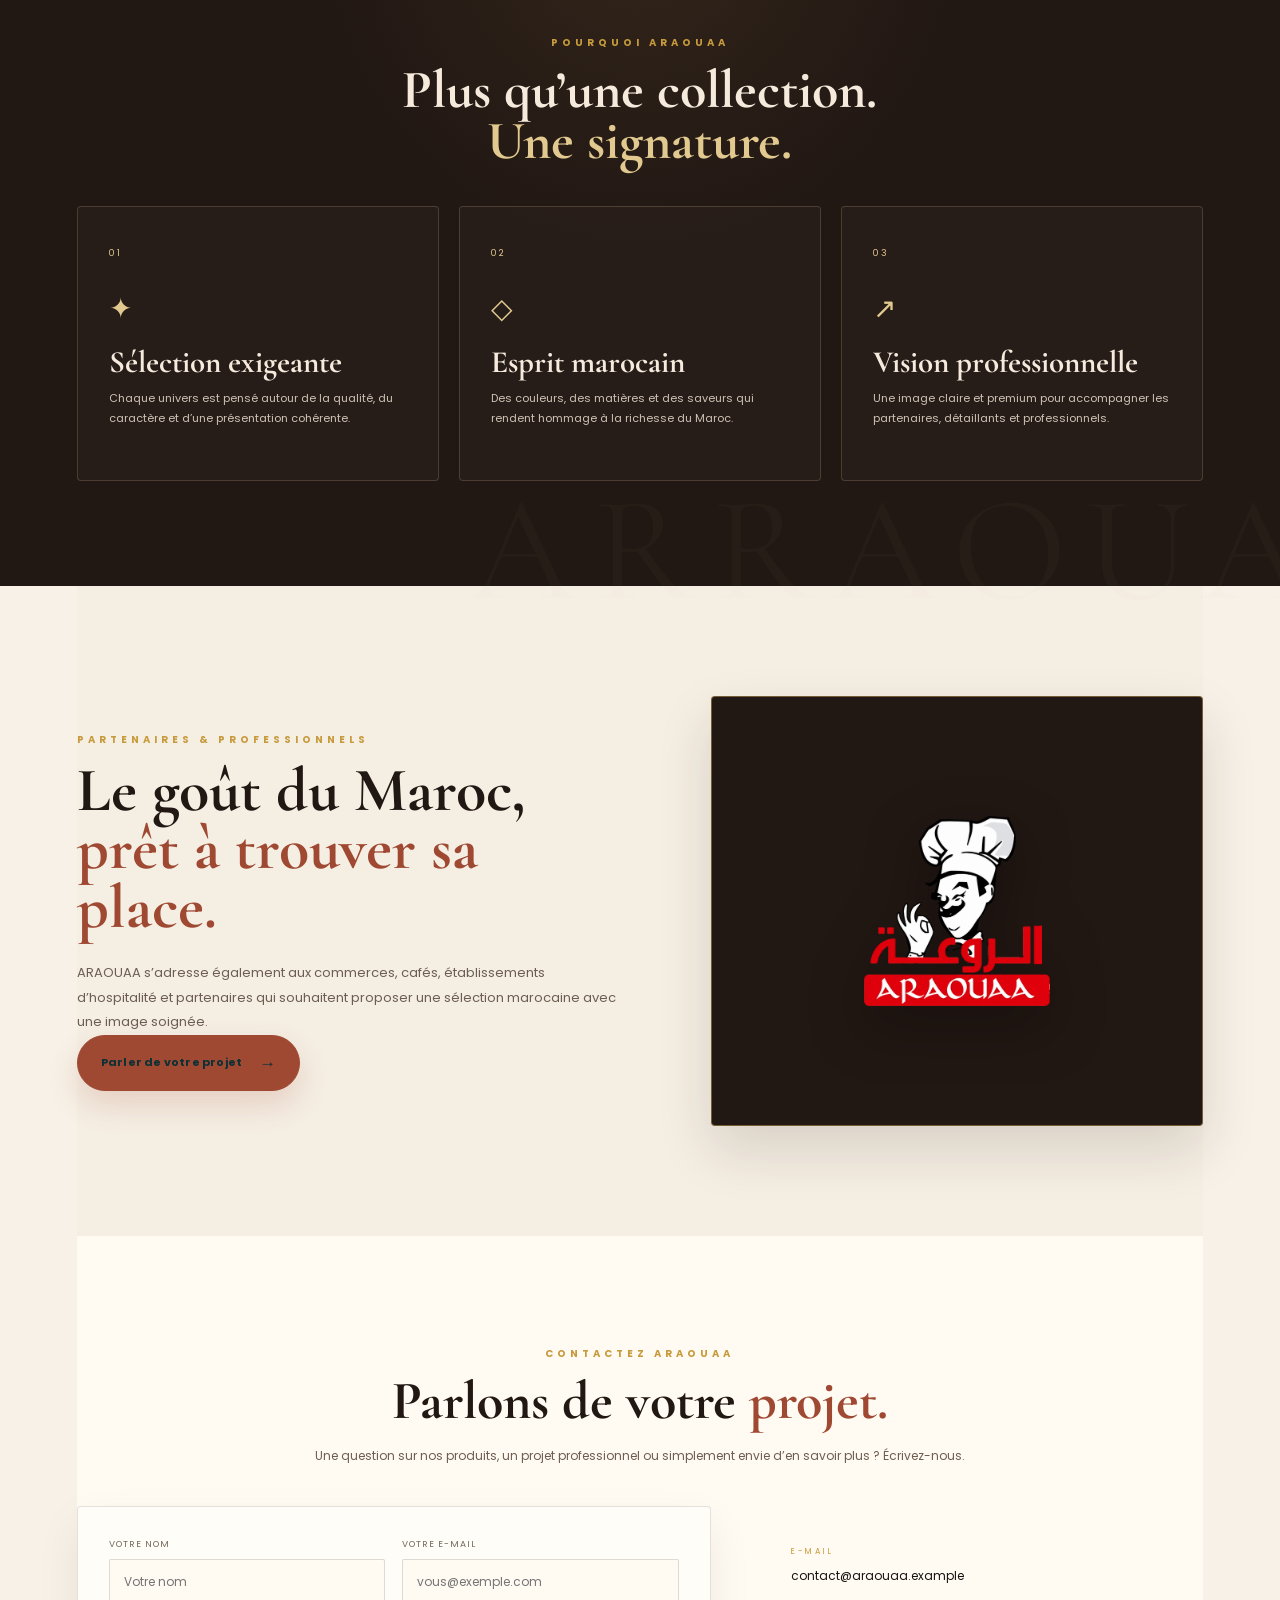
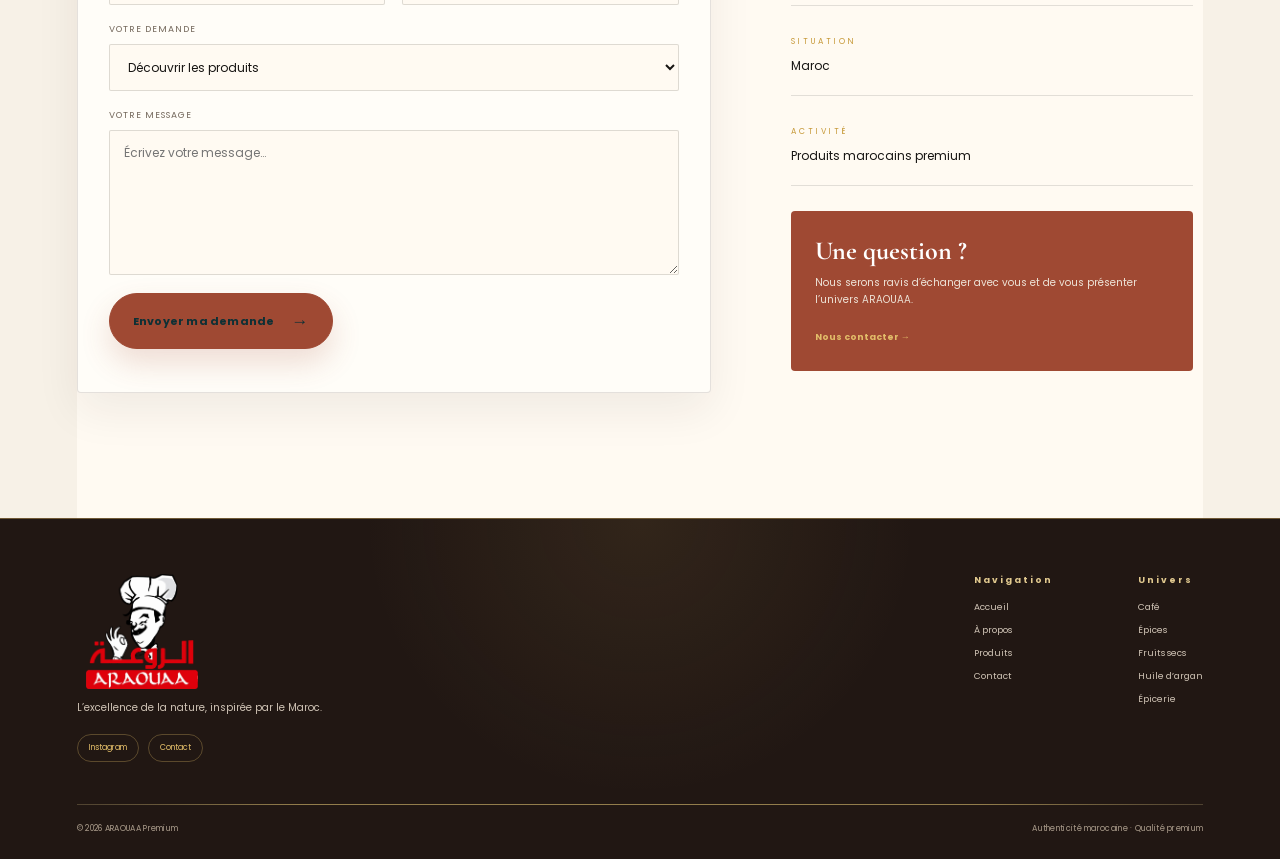
==== commit 319a458f: "Add files via upload" ====
--- a/index.html
+++ b/index.html
@@ -3,7 +3,7 @@
 <head>
 <meta charset="UTF-8">
 <meta name="viewport" content="width=device-width, initial-scale=1.0">
-<meta name="theme-color" content="#b50911">
+<meta name="theme-color" content="#123d43">
 <meta name="description" content="ARAOUAA Premium — café, épices, fruits secs et huile d’argan. L’authenticité marocaine dans une présentation premium.">
 <title>ARAOUAA Premium | L’excellence de la nature</title>
 <link rel="preconnect" href="https://fonts.googleapis.com">
--- a/style.css
+++ b/style.css
@@ -1,12 +1,615 @@
 @import url("style-base.css");
 
-/* Precision visual corrections — keep all existing layout and colors intact. */
+/* Precision visual corrections — only the requested homepage details. */
 .hero-visual .hero-arch,
 .hero-visual .visual-frame{display:none !important;}
-
-/* Homepage story visual: logo only, no door/photo, badge, or dark overlay. */
+.hero-lead{font-size:0;max-width:640px;}
+.hero-lead:before{content:"Café, épices, fruits secs, épicerie et huile d’argan : une sélection inspirée par la richesse du terroir marocain, présentée avec une identité premium.";font-size:15px;line-height:1.9;color:#171513 !important;}
+
+/* Story square: let the visual sit naturally in the same warm cream as the page background. */
 .story-visual img{content:url("assets/logo-crystal-4k.png");width:190px;height:190px;object-fit:contain;opacity:1;position:relative;z-index:1;filter:drop-shadow(0 18px 28px rgba(0,0,0,.28));}
 .story-visual:after{display:none !important;}
 .story-badge{display:none !important;}
-.story-visual{background:radial-gradient(circle at 50% 40%,#a92835 0,#650b14 52%,#171513 100%);border:1px solid rgba(199,154,59,.45);}
-@media(max-width:720px){.story-visual img{width:160px;height:160px;}}
+.story-visual{background:var(--cream) !important;border:1px solid rgba(199,154,59,.38);}
+
+/* Partner square: same warm website background, keeping only the crystal logo. */
+.partner-card{position:relative;overflow:hidden;background:var(--cream) !important;border-color:rgba(199,154,59,.42) !important;box-shadow:inset 0 1px 0 rgba(255,255,255,.65),0 24px 55px rgba(35,24,17,.10);}
+.partner-card:before,.partner-card:after{display:none !important;}
+.partner-card .partner-ring{border:0 !important;box-shadow:none !important;background:none !important;}
+.partner-card .partner-ring:before,.partner-card .partner-ring:after{display:none !important;}
+.partner-card strong,.partner-card>span,.partner-tags{display:none !important;}
+.partner-card>img{position:relative;z-index:2;width:190px;height:190px;object-fit:contain;opacity:1;filter:drop-shadow(0 18px 28px rgba(0,0,0,.28));}
+
+/* =========================================================
+   ARRAOUA PREMIUM — HOMEPAGE / PRODUCTS-PAGE VISUAL LANGUAGE
+   V3: shared ivory + petrol teal + antique gold + burgundy
+   The original repository is not touched. This is the working copy.
+   ========================================================= */
+
+/* Shared palette */
+:root{
+  --ara-ivory:#f7f1e7;
+  --ara-ivory-soft:#fffdf8;
+  --ara-petrol:#123d43;
+  --ara-petrol-deep:#0d3035;
+  --ara-petrol-shadow:#09282d;
+  --ara-gold:#c79a3b;
+  --ara-gold-light:#e3c263;
+  --ara-burgundy:#8b1018;
+}
+
+/* ---------- Announcement: cream strip ---------- */
+.announcement{
+  background:var(--ara-ivory) !important;
+  color:#f7f1e7 !important;
+}
+.announcement .dot{background:var(--ara-gold) !important;}
+.announcement-separator{color:var(--ara-burgundy) !important;}
+.announcement-socials a{color:var(--ara-burgundy) !important;}
+
+/* ---------- HEADER: petrol blue language ---------- */
+.site-header{
+  background-color:var(--ara-petrol) !important;
+  background-image:
+    radial-gradient(circle at 50% 18%,rgba(223,244,230,.18),transparent 34%),
+    linear-gradient(90deg,rgba(7,34,37,.20),transparent 24%,transparent 76%,rgba(7,34,37,.20)),
+    repeating-conic-gradient(from 22.5deg at 50% 50%,rgba(199,154,59,.24) 0deg 2.5deg,transparent 2.5deg 45deg),
+    repeating-conic-gradient(from 0deg at 50% 50%,transparent 0deg 42deg,rgba(235,211,137,.07) 42deg 45deg) !important;
+  background-size:auto,auto,86px 86px,86px 86px !important;
+  border-bottom:1px solid rgba(226,193,104,.30) !important;
+  box-shadow:0 8px 28px rgba(0,0,0,.18) !important;
+  backdrop-filter:blur(12px);
+  overflow:hidden;
+}
+.site-header.scrolled{
+  background-color:var(--ara-petrol-deep) !important;
+  background-image:
+    radial-gradient(circle at 50% 18%,rgba(223,244,230,.16),transparent 34%),
+    linear-gradient(90deg,rgba(7,34,37,.24),transparent 24%,transparent 76%,rgba(7,34,37,.24)),
+    repeating-conic-gradient(from 22.5deg at 50% 50%,rgba(199,154,59,.22) 0deg 2.5deg,transparent 2.5deg 45deg),
+    repeating-conic-gradient(from 0deg at 50% 50%,transparent 0deg 42deg,rgba(235,211,137,.06) 42deg 45deg) !important;
+  background-size:auto,auto,86px 86px,86px 86px !important;
+  box-shadow:0 12px 32px rgba(0,0,0,.22) !important;
+}
+.site-header:before{display:none !important;}
+.site-header:after{
+  content:"";
+  position:absolute;
+  inset:0;
+  background:linear-gradient(105deg,transparent 0%,rgba(255,255,255,.04) 28%,rgba(255,255,255,.12) 38%,transparent 48%,transparent 70%,rgba(255,255,255,.035) 80%,transparent 88%);
+  pointer-events:none;
+  mix-blend-mode:screen;
+}
+
+.main-nav a{
+  color:#f7f1e7 !important;
+  text-shadow:none !important;
+  font-size:10px !important;
+  text-transform:uppercase;
+  letter-spacing:1.2px;
+  font-weight:500;
+}
+.main-nav a:hover,
+.main-nav a.active{color:var(--ara-gold-light) !important;}
+.main-nav a:after{
+  background:var(--ara-gold) !important;
+  box-shadow:none !important;
+  height:1px !important;
+}
+.icon-button{color:var(--ara-gold-light) !important;}
+.header-contact{
+  border:1px solid var(--ara-gold) !important;
+  color:var(--ara-gold-light) !important;
+  background:transparent !important;
+  box-shadow:none !important;
+  font-size:9px !important;
+  padding:10px 17px !important;
+}
+.header-contact:hover{
+  background:var(--ara-gold) !important;
+  color:var(--ara-petrol-deep) !important;
+  border-color:var(--ara-gold) !important;
+}
+.cart-badge{
+  background:var(--ara-burgundy) !important;
+  color:#fff8ed !important;
+  border-color:var(--ara-ivory) !important;
+}
+.menu-toggle span{background:#302a25 !important;}
+.header-actions{position:absolute;right:5.8%;margin-left:0;transform:none;}
+.search-panel{top:94px;right:5.8%;}
+
+/* ---------- HERO: same petrol / zellij field as products page ---------- */
+.hero{
+  background-color:var(--ara-ivory) !important;
+  background-image:none !important;
+  color:#171513;
+}
+.hero:before{display:none !important;}
+.hero-backdrop{
+  background:radial-gradient(circle at 72% 42%,rgba(199,154,59,.08),transparent 32%) !important;
+}
+.hero:after{display:none !important;}
+.hero-copy{z-index:2;}
+.hero .eyebrow{color:var(--ara-petrol) !important;}
+.hero h1{
+  color:#171513 !important;
+  font-family:"Cormorant Garamond",serif !important;
+}
+.hero h1 em{color:var(--ara-petrol) !important;}
+.hero-lead{
+  color:#302a25 !important;
+  font-family:Poppins,sans-serif !important;
+}
+.button-primary{
+  background:var(--ara-gold-light) !important;
+  color:var(--ara-petrol-deep) !important;
+  border-color:var(--ara-gold-light) !important;
+  box-shadow:0 10px 28px rgba(0,0,0,.14);
+}
+.button-primary:hover{
+  background:#f0d27c !important;
+  color:var(--ara-petrol-deep) !important;
+}
+.button-quiet{
+  color:#f5ead8 !important;
+  border-color:rgba(240,210,124,.55) !important;
+  background:rgba(7,34,37,.14) !important;
+}
+.button-quiet:hover{
+  background:rgba(240,210,124,.10) !important;
+  border-color:#f0d27c !important;
+}
+
+/* Product-stage image stays intact; only its surrounding field changes. */
+.hero-visual .hero-arch{display:none !important;}
+.hero-visual .visual-frame{
+  border-color:rgba(199,154,59,.30) !important;
+  box-shadow:0 28px 70px rgba(0,0,0,.30) !important;
+}
+
+/* ---------- QUALITY BAND: petrol blue + zellij + subtle shine ---------- */
+.quality-strip{
+  background-color:var(--ara-petrol) !important;
+  background-image:
+    radial-gradient(circle at 50% 18%,rgba(223,244,230,.18),transparent 34%),
+    linear-gradient(90deg,rgba(7,34,37,.20),transparent 24%,transparent 76%,rgba(7,34,37,.20)),
+    repeating-conic-gradient(from 22.5deg at 50% 50%,rgba(199,154,59,.24) 0deg 2.5deg,transparent 2.5deg 45deg),
+    repeating-conic-gradient(from 0deg at 50% 50%,transparent 0deg 42deg,rgba(235,211,137,.07) 42deg 45deg) !important;
+  background-size:auto,auto,86px 86px,86px 86px !important;
+  border-top:1px solid rgba(224,193,104,.30) !important;
+  border-bottom:1px solid rgba(224,193,104,.30) !important;
+  color:#f5ead8 !important;
+  box-shadow:inset 0 1px 0 rgba(255,255,255,.05),inset 0 -1px 0 rgba(0,0,0,.18);
+}
+.quality-strip:after{
+  content:"";
+  position:absolute;
+  inset:0;
+  background:linear-gradient(105deg,transparent 0%,rgba(255,255,255,.05) 28%,rgba(255,255,255,.13) 38%,transparent 48%,transparent 70%,rgba(255,255,255,.04) 80%,transparent 88%);
+  pointer-events:none;
+  mix-blend-mode:screen;
+}
+.quality-item b{color:#f5ead8 !important;}
+.quality-item small{color:#d7ddd8 !important;}
+.quality-icon{
+  border-color:rgba(226,193,104,.88) !important;
+  color:var(--ara-gold-light) !important;
+  background:rgba(7,34,37,.22) !important;
+  box-shadow:0 0 20px rgba(226,193,104,.08) !important;
+}
+.quality-mark:before{
+  background:var(--ara-petrol) !important;
+  border:1px solid rgba(199,154,59,.86) !important;
+  box-shadow:0 0 0 14px rgba(18,61,67,.92),0 0 0 15px rgba(199,154,59,.16) !important;
+}
+
+/* ---------- PRODUCTS SECTION: return to the same ivory canvas ---------- */
+.products{
+  background:var(--ara-ivory) !important;
+  color:#171513;
+}
+.section-heading h2{
+  font-family:"Cormorant Garamond",serif !important;
+  color:#171513 !important;
+}
+.section-heading h2 em{color:var(--ara-burgundy) !important;}
+.section-heading>p:last-child{color:#75695d !important;}
+.section-rule{background:var(--ara-gold) !important;}
+.filter-chip{
+  border-color:rgba(23,21,19,.16) !important;
+  color:#302a25 !important;
+  background:transparent !important;
+}
+.filter-chip:hover,
+.filter-chip.active{
+  background:var(--ara-burgundy) !important;
+  border-color:var(--ara-burgundy) !important;
+  color:#fff8ed !important;
+}
+
+/* ---------- STORY: ivory section, restrained gold/burgundy accents ---------- */
+.story{background:var(--ara-ivory) !important;}
+.story-copy h2,
+.partner-copy h2{
+  font-family:"Cormorant Garamond",serif !important;
+  color:#171513 !important;
+}
+.story-copy h2 em,
+.partner-copy h2 em{color:var(--ara-burgundy) !important;}
+.story-copy>p:not(.eyebrow),
+.partner-copy>p:not(.eyebrow){color:#6f6357 !important;}
+.story-visual{
+  background:var(--ara-ivory) !important;
+  border:1px solid rgba(199,154,59,.38) !important;
+}
+.story-visual img{
+  content:url("assets/logo-crystal-4k.png");
+  width:190px;height:190px;object-fit:contain;opacity:1;
+  filter:drop-shadow(0 18px 28px rgba(0,0,0,.28));
+}
+.story-visual:after,.story-badge{display:none !important;}
+
+/* ---------- VALUES: same petrol field, with the same zellij language ---------- */
+.values{
+  background-color:var(--ara-petrol) !important;
+  background-image:
+    repeating-conic-gradient(from 22.5deg at 50% 50%,rgba(199,154,59,.16) 0deg 2.5deg,transparent 2.5deg 45deg),
+    linear-gradient(90deg,rgba(7,34,37,.25),transparent 30%,transparent 70%,rgba(7,34,37,.25)) !important;
+  background-size:74px 74px,100% 100% !important;
+  color:#fff !important;
+}
+.section-heading-light h2{color:#f5ead8 !important;}
+.section-heading-light h2 em{color:#f0d27c !important;}
+.section-heading-light>p:last-child{color:#d7ddd8 !important;}
+.value-card{
+  border-color:rgba(226,193,104,.25) !important;
+  background:rgba(7,34,37,.18) !important;
+}
+.value-card:hover{
+  background:rgba(7,34,37,.30) !important;
+  border-color:rgba(226,193,104,.60) !important;
+}
+.value-card>span,.value-icon{color:var(--ara-gold-light) !important;}
+.value-card h3{
+  font-family:"Cormorant Garamond",serif !important;
+  color:#f5ead8 !important;
+}
+.value-card p{color:#d7ddd8 !important;}
+
+/* ---------- PARTNERS: ivory + crystal mark, matching catalogue language ---------- */
+.partners{background:var(--ara-ivory) !important;}
+.partner-card{
+  background:var(--ara-ivory) !important;
+  border:1px solid rgba(199,154,59,.42) !important;
+  box-shadow:inset 0 1px 0 rgba(255,255,255,.65),0 24px 55px rgba(35,24,17,.10) !important;
+}
+.partner-card:before,.partner-card:after,
+.partner-card .partner-ring,
+.partner-card .partner-ring:before,.partner-card .partner-ring:after,
+.partner-card strong,.partner-card>span,.partner-tags{display:none !important;}
+.partner-card>img{
+  width:190px;height:190px;object-fit:contain;
+  filter:drop-shadow(0 18px 28px rgba(0,0,0,.28));
+}
+
+/* ---------- FOOTER: same petrol/zellij material + shine as the header ---------- */
+.footer{
+  background-color:var(--ara-petrol) !important;
+  background-image:
+    radial-gradient(circle at 50% 18%,rgba(223,244,230,.18),transparent 34%),
+    linear-gradient(90deg,rgba(7,34,37,.20),transparent 24%,transparent 76%,rgba(7,34,37,.20)),
+    repeating-conic-gradient(from 22.5deg at 50% 50%,rgba(199,154,59,.24) 0deg 2.5deg,transparent 2.5deg 45deg),
+    repeating-conic-gradient(from 0deg at 50% 50%,transparent 0deg 42deg,rgba(235,211,137,.07) 42deg 45deg),
+    linear-gradient(105deg,transparent 0%,rgba(255,255,255,.04) 28%,rgba(255,255,255,.12) 38%,transparent 48%,transparent 70%,rgba(255,255,255,.035) 80%,transparent 88%) !important;
+  background-size:auto,auto,86px 86px,86px 86px,100% 100% !important;
+  border-top:1px solid rgba(226,193,104,.30) !important;
+}
+.footer-nav strong{color:var(--ara-gold-light) !important;}
+.footer-nav a{color:#d7ddd8 !important;}
+.footer-brand p{color:#d4ddd7 !important;}
+.footer-bottom{
+  border-top-color:rgba(226,193,104,.38) !important;
+  color:#b8c8be !important;
+  position:relative;
+}
+.footer-bottom:before{
+  content:"";
+  position:absolute;
+  left:0;right:0;top:-1px;height:1px;
+  background:linear-gradient(90deg,transparent,#e5c56d 20%,#e5c56d 80%,transparent);
+  opacity:.45;
+}
+
+/* Floating actions keep their functionality but use the site accent. */
+.whatsapp{
+  background:#25D366 !important;
+  border-color:#25D366 !important;
+}
+.to-top{
+  background:var(--ara-ivory-soft) !important;
+  color:var(--ara-burgundy) !important;
+}
+
+/* Mobile header follows the products page: ivory, compact and clean. */
+@media(max-width:720px){
+  .site-header{background:var(--ara-petrol) !important;}
+  .main-nav{
+    background:var(--ara-ivory) !important;
+    border-top:1px solid rgba(23,21,19,.10) !important;
+    border-bottom:1px solid rgba(23,21,19,.12) !important;
+  }
+  .main-nav a{color:#302a25 !important;}
+  .main-nav a:hover,.main-nav a.active{color:var(--ara-burgundy) !important;}
+  .hero-copy{text-align:left;}
+  .hero-actions{align-items:stretch;}
+}
+@media(max-width:900px){
+  .header-actions{position:relative;right:auto;transform:none;margin-left:auto;}
+  .search-panel{right:5.8%;}
+}
+@media(max-width:720px){
+  .story-visual img{width:160px;height:160px;}
+  .partner-card>img{width:160px;height:160px;}
+}
+
+/* STEP 3 — HERO TYPOGRAPHY ONLY */
+.hero .eyebrow{color:var(--ara-gold) !important;}
+.hero h1{color:#171513 !important;}
+.hero h1 em{color:var(--ara-burgundy) !important;}
+
+/* ---------- STEP 5: hero secondary CTA + centered logo ---------- */
+.button-quiet{
+  background:var(--ara-burgundy) !important;
+  border-color:var(--ara-burgundy) !important;
+  color:#fff8ed !important;
+  box-shadow:0 12px 30px rgba(87,7,13,.20) !important;
+}
+.button-quiet:hover{
+  background:#57070d !important;
+  border-color:#57070d !important;
+  color:#fff8ed !important;
+}
+.quality-mark:before{
+  background:var(--ara-ivory) !important;
+}
+
+/* STEP 8 FIX: announcement text visible on cream */
+.announcement, .announcement-inner, .announcement-inner span, .announcement-socials span { color:#171513 !important; }
+
+/* =========================================================
+   ARRAOUA — ATELIER LUXURY EXPERIMENT
+   Design-only layer: no HTML, JS or asset changes.
+   ========================================================= */
+:root{
+  --atelier-espresso:#211713;
+  --atelier-espresso-2:#2d1d18;
+  --atelier-cream:#f5eee3;
+  --atelier-paper:#fffaf2;
+  --atelier-gold:#c7a15a;
+  --atelier-gold-soft:#e1c98f;
+  --atelier-terracotta:#9f4933;
+  --atelier-olive:#46513a;
+  --atelier-line:rgba(33,23,19,.13);
+}
+
+/* Header: architectural, not patterned. */
+.site-header{
+  background:linear-gradient(180deg,rgba(33,23,19,.985),rgba(33,23,19,.965)) !important;
+  border-bottom:1px solid rgba(199,161,90,.42) !important;
+  box-shadow:0 10px 35px rgba(25,15,10,.16) !important;
+  backdrop-filter:blur(14px);
+}
+.site-header:after{
+  content:"";position:absolute;left:5.8%;right:5.8%;bottom:-1px;height:1px;
+  background:linear-gradient(90deg,transparent,#c7a15a 16%,#e1c98f 50%,#c7a15a 84%,transparent);
+  opacity:.65;pointer-events:none;mix-blend-mode:normal;
+}
+.site-header.scrolled{background:rgba(33,23,19,.99) !important;}
+.main-nav a{color:#eadfce !important;position:relative;}
+.main-nav a:after{background:var(--atelier-gold) !important;}
+.header-contact{color:#e1c98f !important;border-color:rgba(199,161,90,.42) !important;}
+.icon-button{color:#eadfce !important;border-color:rgba(199,161,90,.35) !important;background:rgba(255,250,242,.025) !important;}
+.icon-button:hover{background:rgba(199,161,90,.12) !important;color:#fff !important;}
+
+/* Announcement: quiet luxury strip. */
+.announcement{
+  background:var(--atelier-cream) !important;
+  color:var(--atelier-espresso) !important;
+  border-bottom:1px solid rgba(33,23,19,.10);
+}
+.announcement .dot{background:var(--atelier-terracotta) !important;}
+.announcement-separator{color:var(--atelier-gold) !important;}
+.announcement-socials a{color:var(--atelier-terracotta) !important;}
+
+/* Hero: warm canvas + a large abstract Moroccan arch built entirely in CSS. */
+.hero{
+  background:var(--atelier-cream) !important;
+  color:var(--atelier-espresso) !important;
+  isolation:isolate;
+}
+.hero:before{
+  width:760px;height:760px;left:-510px;top:-300px;
+  background:radial-gradient(circle,rgba(255,255,255,.92) 0 30%,rgba(255,255,255,.25) 55%,transparent 72%) !important;
+  filter:none !important;
+}
+.hero-backdrop{
+  background:linear-gradient(90deg,rgba(245,238,227,.98) 0%,rgba(245,238,227,.82) 52%,rgba(245,238,227,.15) 100%) !important;
+}
+.hero:after{
+  content:"";position:absolute;z-index:0;right:5.5%;top:58px;width:min(41vw,570px);height:570px;
+  border:1px solid rgba(159,73,51,.23);
+  border-bottom:0;border-radius:290px 290px 0 0;
+  box-shadow:0 0 0 22px rgba(199,161,90,.055),0 0 0 23px rgba(199,161,90,.16);
+  background:
+    radial-gradient(circle at 50% 22%,rgba(199,161,90,.16),transparent 24%),
+    linear-gradient(90deg,transparent 49.7%,rgba(199,161,90,.18) 50%,transparent 50.3%),
+    linear-gradient(0deg,transparent 49.7%,rgba(199,161,90,.12) 50%,transparent 50.3%);
+  pointer-events:none;
+}
+.hero-copy{z-index:3;}
+.hero h1{color:var(--atelier-espresso) !important;letter-spacing:-2.6px !important;}
+.hero h1 em{color:var(--atelier-terracotta) !important;}
+.hero .eyebrow{color:var(--atelier-terracotta) !important;letter-spacing:4.5px !important;}
+.hero-lead:before{color:#5b4c41 !important;}
+.hero-signature{color:#7d6b5c !important;}
+.hero-signature span{background:var(--atelier-gold) !important;}
+.button-primary{background:var(--atelier-terracotta) !important;border-color:var(--atelier-terracotta) !important;box-shadow:0 14px 30px rgba(159,73,51,.18) !important;}
+.button-primary:hover{background:#803826 !important;border-color:#803826 !important;}
+.button-quiet{background:transparent !important;border-color:rgba(33,23,19,.28) !important;color:var(--atelier-espresso) !important;box-shadow:none !important;}
+.button-quiet:hover{background:#fffaf2 !important;border-color:var(--atelier-gold) !important;}
+
+/* Quality band: no wallpaper. One strong atelier panel with fine geometry. */
+.quality-strip{
+  background:var(--atelier-espresso) !important;
+  color:#f6ecdd !important;
+  background-image:
+    linear-gradient(90deg,rgba(255,255,255,.025),transparent 25%,transparent 75%,rgba(255,255,255,.025)) !important;
+  border-top:1px solid rgba(199,161,90,.45) !important;
+  border-bottom:1px solid rgba(199,161,90,.45) !important;
+  box-shadow:inset 0 1px 0 rgba(255,255,255,.04),inset 0 -1px 0 rgba(0,0,0,.25) !important;
+}
+.quality-strip:after{display:none !important;}
+.quality-item{position:relative;}
+.quality-item:not(.quality-mark):before{content:"";position:absolute;left:0;top:50%;width:1px;height:36px;background:rgba(199,161,90,.26);transform:translateY(-50%);}
+.quality-icon{border-color:rgba(225,201,143,.78) !important;color:var(--atelier-gold-soft) !important;background:transparent !important;box-shadow:none !important;}
+.quality-item b{color:#f4eadb !important;}
+.quality-item small{color:#cfc3b3 !important;}
+.quality-mark:before{
+  background:var(--atelier-cream) !important;
+  border:1px solid var(--atelier-gold) !important;
+  box-shadow:0 0 0 13px var(--atelier-espresso),0 0 0 14px rgba(199,161,90,.42) !important;
+}
+
+/* Products: catalogue cards become quieter, flatter and more premium. */
+.products{background:var(--atelier-cream) !important;}
+.section-heading h2,.story-copy h2,.partner-copy h2{color:var(--atelier-espresso) !important;}
+.section-heading h2 em,.story-copy h2 em,.partner-copy h2 em{color:var(--atelier-terracotta) !important;}
+.section-heading>p:last-child,.story-copy>p:not(.eyebrow),.partner-copy>p:not(.eyebrow){color:#6d5e51 !important;}
+.section-rule{background:var(--atelier-gold) !important;width:70px !important;}
+.filter-chip{border-radius:3px !important;background:rgba(255,250,242,.28) !important;color:#4c3e34 !important;}
+.filter-chip:hover,.filter-chip.active{background:var(--atelier-terracotta) !important;border-color:var(--atelier-terracotta) !important;}
+.product-card{
+  border-radius:4px !important;
+  background:var(--atelier-paper) !important;
+  border:1px solid rgba(33,23,19,.10) !important;
+  box-shadow:0 15px 35px rgba(47,31,23,.075) !important;
+}
+.product-card:hover{transform:translateY(-6px) !important;border-color:rgba(199,161,90,.65) !important;box-shadow:0 25px 50px rgba(47,31,23,.12) !important;}
+.product-image{background:linear-gradient(145deg,#fffaf2,#e7d8c4) !important;}
+.product-number{border-radius:3px !important;background:#fffaf2 !important;color:var(--atelier-terracotta) !important;border-color:rgba(199,161,90,.45) !important;}
+.product-content{border-top:1px solid rgba(199,161,90,.14);}
+.product-kicker{color:#a67f3e !important;}
+.product-content h3{color:var(--atelier-espresso) !important;}
+.product-link{color:var(--atelier-terracotta) !important;}
+
+/* Story: turn the visual block into an atelier plaque. */
+.story{background:#fffaf2 !important;}
+.story-visual{border-radius:4px !important;background:var(--atelier-espresso) !important;border:1px solid rgba(199,161,90,.45) !important;box-shadow:0 22px 55px rgba(40,26,20,.14) !important;}
+.story-visual:before{content:"";position:absolute;inset:18px;border:1px solid rgba(225,201,143,.32);z-index:2;pointer-events:none;}
+.story-visual img{filter:drop-shadow(0 22px 30px rgba(0,0,0,.35)) !important;}
+.story-points div{border-top-color:rgba(199,161,90,.30) !important;}
+.story-points strong{color:#a67f3e !important;}
+.story-points span{color:var(--atelier-terracotta) !important;}
+
+/* Values: deep espresso field, with large quiet numerals and no zellij wallpaper. */
+.values{
+  background:var(--atelier-espresso) !important;
+  background-image:radial-gradient(circle at 50% 0%,rgba(199,161,90,.10),transparent 36%) !important;
+  position:relative;isolation:isolate;
+}
+.values:after{content:"ARRAOUA";position:absolute;right:-45px;bottom:-55px;font-family:"Cormorant Garamond",serif;font-size:150px;letter-spacing:18px;color:rgba(225,201,143,.035);z-index:-1;pointer-events:none;}
+.section-heading-light h2{color:#f5eadb !important;}
+.section-heading-light h2 em{color:var(--atelier-gold-soft) !important;}
+.value-card{border-radius:4px !important;background:rgba(255,250,242,.025) !important;border-color:rgba(225,201,143,.20) !important;}
+.value-card:hover{background:rgba(255,250,242,.055) !important;border-color:rgba(225,201,143,.52) !important;}
+.value-card>span,.value-icon{color:var(--atelier-gold-soft) !important;}
+.value-card h3{color:#f5eadb !important;}
+.value-card p{color:#cfc3b5 !important;}
+
+/* Partners: square plaque, thin frame. */
+.partners{background:var(--atelier-cream) !important;}
+.partner-card{border-radius:4px !important;background:var(--atelier-espresso) !important;border:1px solid rgba(199,161,90,.50) !important;box-shadow:0 24px 55px rgba(40,26,20,.14) !important;}
+.partner-card:before{inset:17px !important;border-radius:0 !important;border-color:rgba(225,201,143,.30) !important;}
+
+/* Contact: editorial form instead of rounded UI blocks. */
+.contact{background:#fffaf2 !important;}
+.contact-form{border-radius:4px !important;background:#fffdf8 !important;border-color:rgba(33,23,19,.12) !important;box-shadow:0 18px 45px rgba(47,31,23,.07) !important;}
+.contact-form input,.contact-form textarea,.contact-form select{border-radius:2px !important;background:#fffaf2 !important;}
+.contact-form input:focus,.contact-form textarea:focus,.contact-form select:focus{border-color:var(--atelier-gold) !important;}
+.contact-highlight{border-radius:4px !important;background:var(--atelier-terracotta) !important;}
+
+/* Footer: solid atelier material with a single gold horizon line. */
+.footer{
+  background:var(--atelier-espresso) !important;
+  background-image:radial-gradient(circle at 50% 0%,rgba(199,161,90,.10),transparent 38%) !important;
+  border-top:1px solid rgba(199,161,90,.48) !important;
+}
+.footer:before{content:"";display:block;position:absolute;left:6%;right:6%;top:0;height:1px;background:linear-gradient(90deg,transparent,#e1c98f 20%,#e1c98f 80%,transparent);opacity:.38;}
+.footer-nav strong{color:var(--atelier-gold-soft) !important;}
+.footer-nav a,.footer-brand p{color:#cfc3b5 !important;}
+.footer-bottom{border-top-color:rgba(225,201,143,.24) !important;color:#a99b8a !important;}
+
+/* Products page — same atelier language, with a different composition. */
+.products-hero{
+  background-color:var(--atelier-espresso) !important;
+  background-image:
+    radial-gradient(circle at 75% 35%,rgba(199,161,90,.16),transparent 27%),
+    linear-gradient(90deg,var(--atelier-espresso) 0%,rgba(33,23,19,.96) 48%,rgba(33,23,19,.72) 100%) !important;
+  border-bottom:1px solid rgba(199,161,90,.42) !important;
+}
+.products-hero:before{content:"";position:absolute;right:7%;top:50%;width:min(38vw,500px);height:500px;transform:translateY(-50%);border:1px solid rgba(199,161,90,.26);border-radius:50%;box-shadow:0 0 0 22px rgba(199,161,90,.045),0 0 0 23px rgba(199,161,90,.11);}
+.products-hero:after{content:"" !important;position:absolute;right:calc(7% + 105px);top:50%;width:290px;height:290px;transform:translateY(-50%);border:1px solid rgba(159,73,51,.32);border-radius:50%;background:linear-gradient(90deg,transparent 49.7%,rgba(225,201,143,.13) 50%,transparent 50.3%);pointer-events:none;mix-blend-mode:normal !important;}
+.products-hero-copy{z-index:3;}
+.products-hero-eyebrow{color:var(--atelier-gold-soft) !important;}
+.products-hero h1{color:#f6ecdd !important;}
+.products-hero h1 em{color:#d98b70 !important;}
+.products-hero p{color:#cfc3b5 !important;}
+.products-hero-rule{background:var(--atelier-gold-soft) !important;}
+.product-categories{background:var(--atelier-cream) !important;border-color:rgba(33,23,19,.10) !important;}
+.product-category-nav button{border-radius:3px !important;background:transparent !important;color:var(--atelier-espresso) !important;}
+.product-category-nav button:hover,.product-category-nav button.active{background:var(--atelier-terracotta) !important;border-color:var(--atelier-terracotta) !important;color:#fff !important;}
+.category-pantry{background:var(--atelier-cream) !important;}
+.category-pantry .category-heading{border-bottom-color:rgba(199,161,90,.28) !important;}
+.category-number{border-radius:3px !important;background:var(--atelier-espresso) !important;color:var(--atelier-gold-soft) !important;}
+.category-heading h2{color:var(--atelier-espresso) !important;}
+.category-heading h2 em{color:var(--atelier-terracotta) !important;}
+.category-heading p{color:#6d5e51 !important;}
+.product-item{border-radius:4px !important;background:var(--atelier-paper) !important;box-shadow:0 13px 32px rgba(47,31,23,.07) !important;}
+.product-item:hover{border-color:rgba(199,161,90,.62) !important;}
+.product-item-image{background:linear-gradient(145deg,#fffaf2,#e7d8c4) !important;}
+.product-placeholder{border-radius:4px !important;background:linear-gradient(155deg,#2c211d,#17110f) !important;border-color:rgba(225,201,143,.50) !important;}
+.product-item-tag{color:#a67f3e !important;}
+.product-item h3{color:var(--atelier-espresso) !important;}
+.product-item p{color:#6d5e51 !important;}
+.product-formats{border-top-color:rgba(199,161,90,.22) !important;}
+.format-button{border-radius:2px !important;background:#fffaf2 !important;}
+.format-button:hover,.format-button.selected{background:var(--atelier-terracotta) !important;border-color:var(--atelier-terracotta) !important;}
+.format-button.custom-format{color:var(--atelier-terracotta) !important;border-color:rgba(199,161,90,.55) !important;}
+.product-story{background:var(--atelier-espresso) !important;}
+.product-story-visual{border-radius:4px !important;border:1px solid rgba(199,161,90,.45) !important;}
+.product-story-copy h2 em{color:var(--atelier-gold-soft) !important;}
+.products-intro{background:var(--atelier-cream) !important;color:var(--atelier-espresso) !important;border-top:1px solid rgba(33,23,19,.08);border-bottom:1px solid rgba(33,23,19,.08);}
+.products-intro:after{display:none !important;}
+.products-intro .eyebrow{color:var(--atelier-terracotta) !important;}
+.products-intro h2{color:var(--atelier-espresso) !important;}
+.products-intro h2 em{color:var(--atelier-terracotta) !important;}
+.products-intro p{color:#6d5e51 !important;}
+.products-intro strong{color:#a67f3e !important;}
+
+@media(max-width:900px){
+  .hero:after{right:2%;width:58vw;height:58vw;top:95px;opacity:.8;}
+  .products-hero:before{right:4%;width:58vw;height:58vw;}
+  .products-hero:after{right:calc(4% + 9vw);width:32vw;height:32vw;}
+}
+@media(max-width:720px){
+  .site-header:after{left:5%;right:5%;}
+  .main-nav{background:var(--atelier-espresso) !important;border-color:rgba(199,161,90,.22) !important;}
+  .main-nav a{color:#eadfce !important;}
+  .hero:after{right:-12%;top:75px;width:74vw;height:74vw;opacity:.42;}
+  .hero-backdrop{background:linear-gradient(90deg,rgba(245,238,227,.99),rgba(245,238,227,.86)) !important;}
+  .quality-item:not(.quality-mark):before{display:none;}
+  .values:after{font-size:78px;right:-22px;bottom:-20px;}
+  .products-hero:before{right:-12%;width:82vw;height:82vw;opacity:.5;}
+  .products-hero:after{right:8%;width:43vw;height:43vw;opacity:.65;}
+}
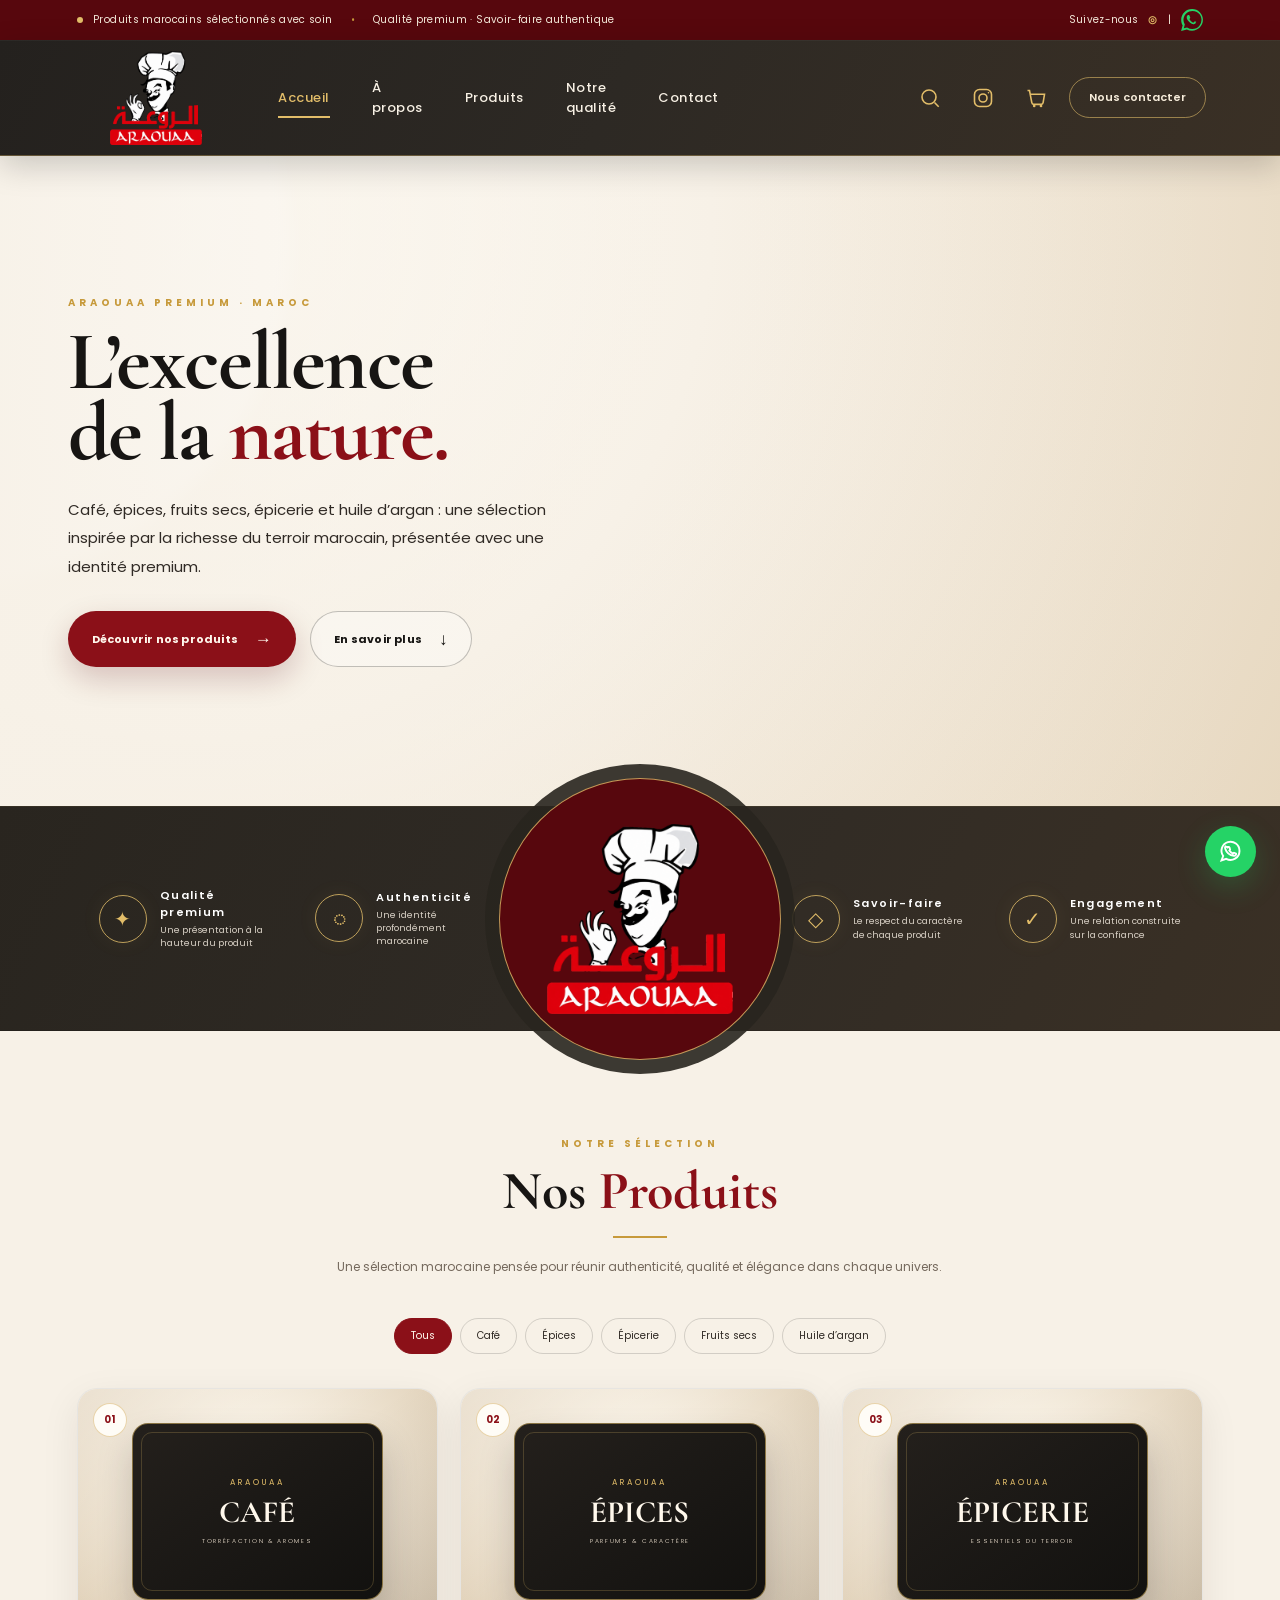
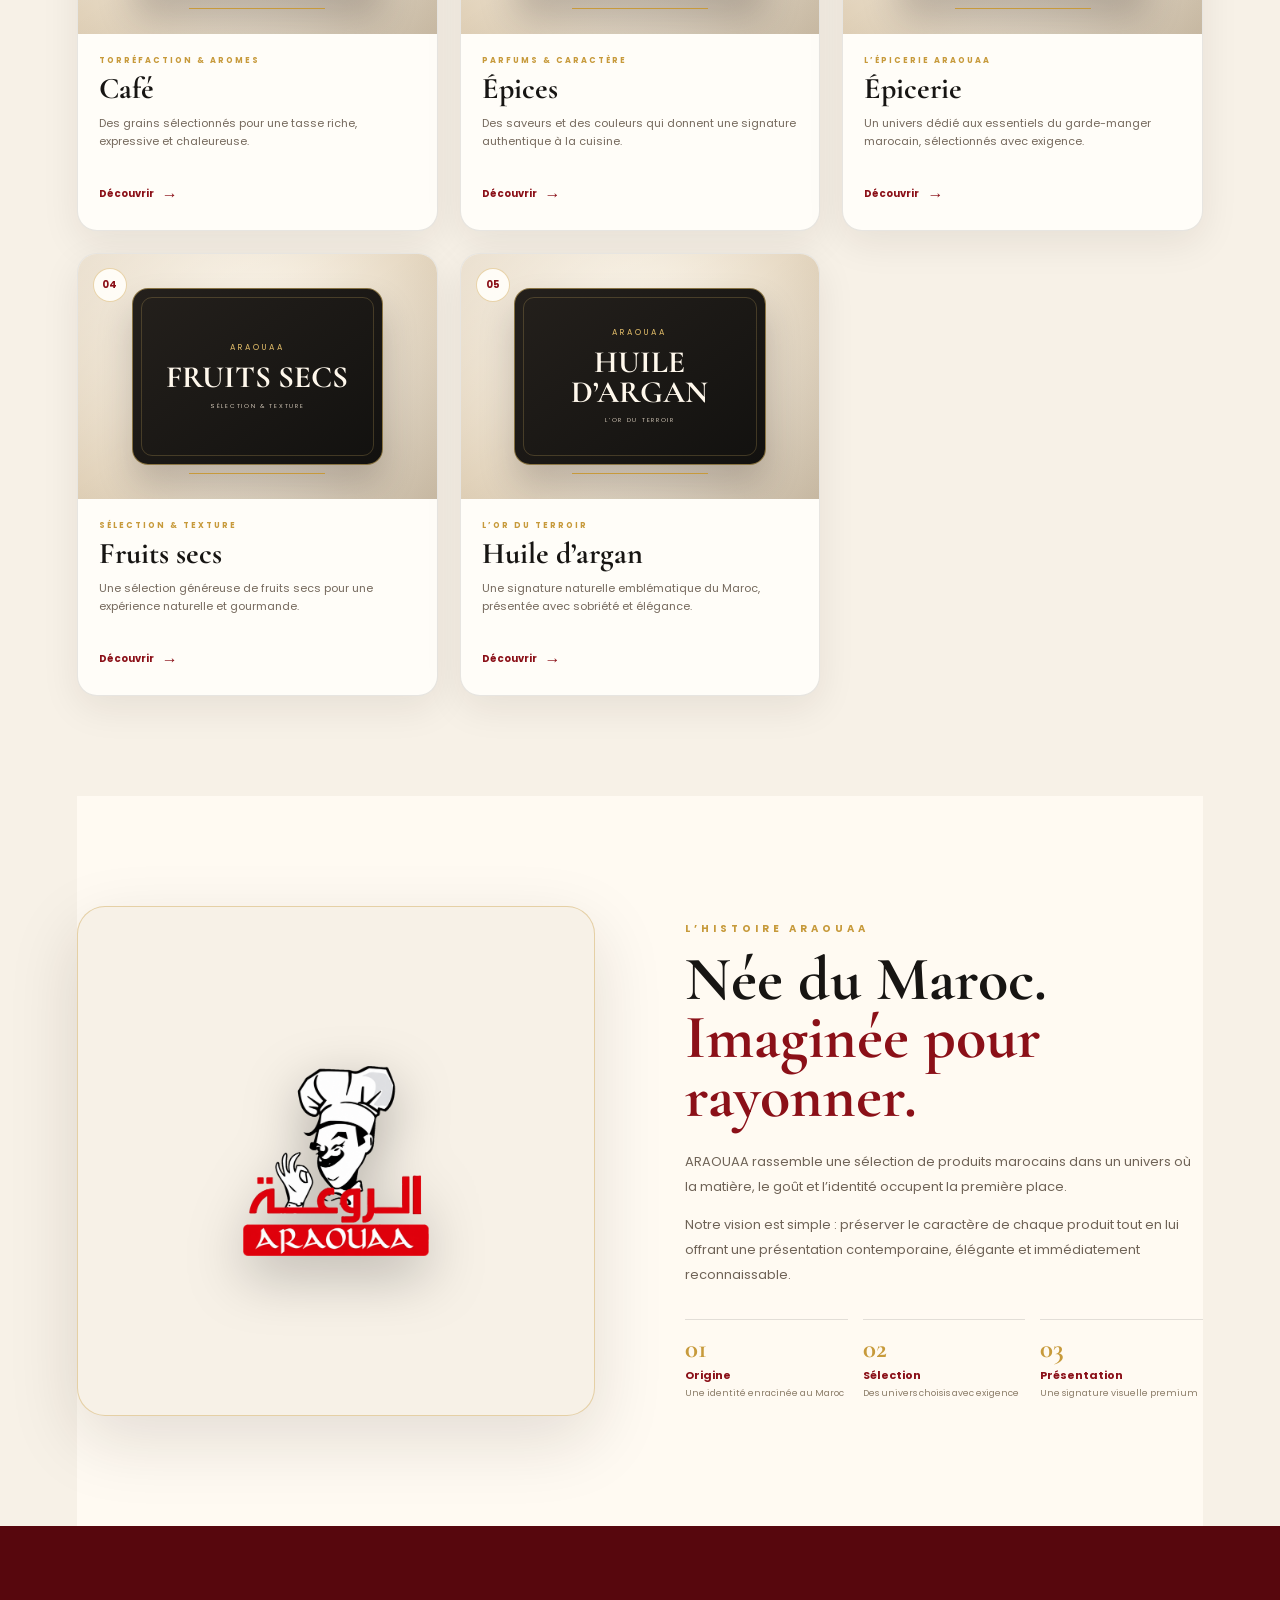
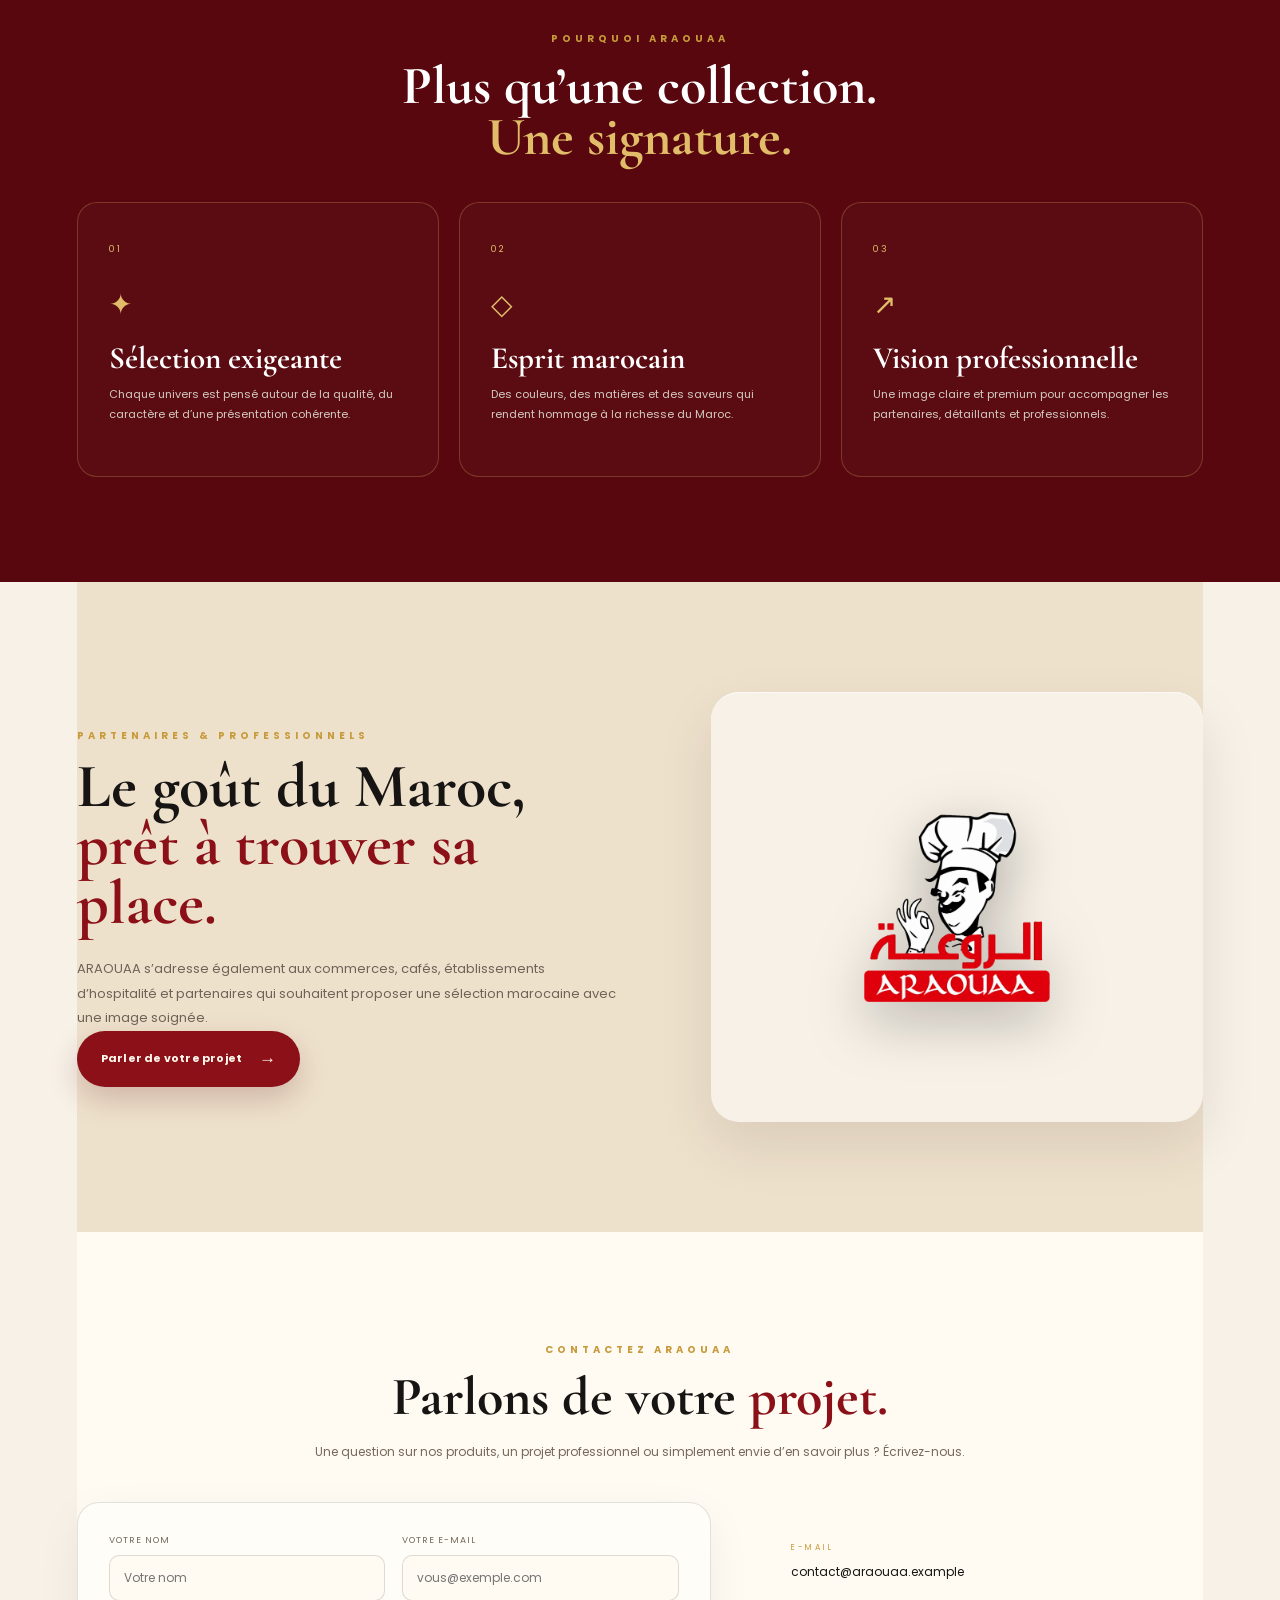
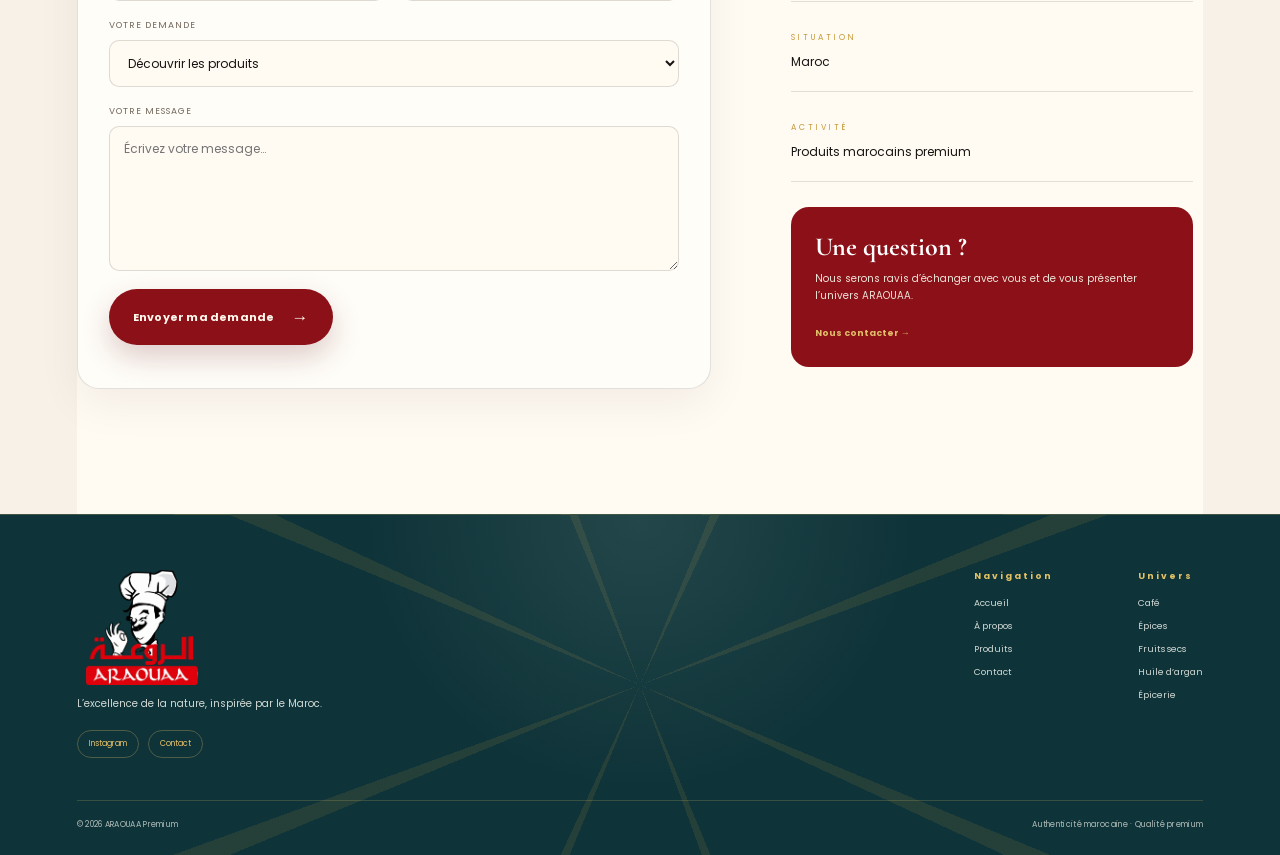
==== commit 0e126649: "Remove homepage cart notification badge" ====
--- a/index.html
+++ b/index.html
@@ -48,7 +48,6 @@
     </a>
     <a class="icon-button cart-link" href="#produits" aria-label="Voir le panier">
       <svg viewBox="0 0 24 24" aria-hidden="true"><path d="M3.5 4.5h2l2.3 12.2a2 2 0 0 0 2 1.65h7.35a2 2 0 0 0 1.97-1.65L20.5 8.3H6.2"></path><circle cx="10.2" cy="20" r="1.35" class="fill"></circle><circle cx="17" cy="20" r="1.35" class="fill"></circle></svg>
-      <span class="cart-badge">1</span>
     </a>
     <a class="header-contact" href="#contact">Nous contacter</a>
   </div>
@@ -223,7 +222,7 @@
   <div class="footer-bottom"><span>© 2026 ARAOUAA Premium</span><span>Authenticité marocaine · Qualité premium</span></div>
 </footer>
 
-<a class="whatsapp" href="#contact" aria-label="Nous contacter"><svg viewBox="0 0 24 24" aria-hidden="true"><path d="M20 11.5a8 8 0 0 1-11.8 7L4 20l1.5-4A8 8 0 1 1 20 11.5Z"></path><path d="M9.2 8.4c.2-.4.5-.4.8-.4h.5c.2 0 .4.1.5.4l.6 1.5c.1.2.1.4-.1.6l-.5.6c.8 1.3 1.8 2.1 3.2 2.7l.5-.6c.2-.2.4-.2.6-.1l1.4.7c.3.1.4.3.3.6-.2 1-1 1.5-1.9 1.4-3.7-.5-6.7-3-7.8-6.3-.3-.8-.1-1.7.4-2.1Z"></path></svg></a>
+<a class="whatsapp" href="#contact" aria-label="Nous contacter"><svg viewBox="0 0 24 24" aria-hidden="true"><path d="M20 11.5a8 8 0 0 1-11.8 7L4 20l1.5-4A8 8 0 1 1 20 11.5Z"></path><path d="M9.2 8.4c.2-.4.5-.4.8-.4h.5c.2 0 .4.1.5.4l.6 1.5c.1.2.1.4-.1.6l-.5.6c.8 1.3 1.8 2.1 3.2 2.7l.5-.6c.2-.2.4-.2.6-.1l1.4.7c.3.1.4.3.3.6-.2.8-1 1.5-1.9 1.4-3.7-.5-6.7-3-7.8-6.3-.3-.8-.1-1.7.4-2.1Z"></path></svg></a>
 
 <div class="modal" id="productModal" aria-hidden="true"><div class="modal-backdrop"></div><div class="modal-box"><button class="modal-close" type="button" aria-label="Fermer">×</button><p class="eyebrow">UNIVERS ARAOUAA</p><h2 id="modalTitle"></h2><p id="modalText"></p><a href="#contact" class="button button-primary modal-contact">Nous contacter <span>→</span></a></div></div>
 <button class="to-top" type="button" aria-label="Retour en haut">↑</button>
--- a/style.css
+++ b/style.css
@@ -4,7 +4,7 @@
 .hero-visual .hero-arch,
 .hero-visual .visual-frame{display:none !important;}
 .hero-lead{font-size:0;max-width:640px;}
-.hero-lead:before{content:"Café, épices, fruits secs, épicerie et huile d’argan : une sélection inspirée par la richesse du terroir marocain, présentée avec une identité premium.";font-size:15px;line-height:1.9;color:#171513 !important;}
+.hero-lead:before{content:"Café, épices, fruits secs, épicerie et huile d’argan : une sélection inspirée par la richesse du terroir marocain, présentée avec une identité premium.";font-size:15px;line-height:1.9;color:var(--ink-soft);}
 
 /* Story square: let the visual sit naturally in the same warm cream as the page background. */
 .story-visual img{content:url("assets/logo-crystal-4k.png");width:190px;height:190px;object-fit:contain;opacity:1;position:relative;z-index:1;filter:drop-shadow(0 18px 28px rgba(0,0,0,.28));}
@@ -20,596 +20,48 @@
 .partner-card strong,.partner-card>span,.partner-tags{display:none !important;}
 .partner-card>img{position:relative;z-index:2;width:190px;height:190px;object-fit:contain;opacity:1;filter:drop-shadow(0 18px 28px rgba(0,0,0,.28));}
 
-/* =========================================================
-   ARRAOUA PREMIUM — HOMEPAGE / PRODUCTS-PAGE VISUAL LANGUAGE
-   V3: shared ivory + petrol teal + antique gold + burgundy
-   The original repository is not touched. This is the working copy.
-   ========================================================= */
-
-/* Shared palette */
-:root{
-  --ara-ivory:#f7f1e7;
-  --ara-ivory-soft:#fffdf8;
-  --ara-petrol:#123d43;
-  --ara-petrol-deep:#0d3035;
-  --ara-petrol-shadow:#09282d;
-  --ara-gold:#c79a3b;
-  --ara-gold-light:#e3c263;
-  --ara-burgundy:#8b1018;
-}
-
-/* ---------- Announcement: cream strip ---------- */
-.announcement{
-  background:var(--ara-ivory) !important;
-  color:#f7f1e7 !important;
-}
-.announcement .dot{background:var(--ara-gold) !important;}
-.announcement-separator{color:var(--ara-burgundy) !important;}
-.announcement-socials a{color:var(--ara-burgundy) !important;}
-
-/* ---------- HEADER: petrol blue language ---------- */
-.site-header{
-  background-color:var(--ara-petrol) !important;
-  background-image:
-    radial-gradient(circle at 50% 18%,rgba(223,244,230,.18),transparent 34%),
-    linear-gradient(90deg,rgba(7,34,37,.20),transparent 24%,transparent 76%,rgba(7,34,37,.20)),
-    repeating-conic-gradient(from 22.5deg at 50% 50%,rgba(199,154,59,.24) 0deg 2.5deg,transparent 2.5deg 45deg),
-    repeating-conic-gradient(from 0deg at 50% 50%,transparent 0deg 42deg,rgba(235,211,137,.07) 42deg 45deg) !important;
-  background-size:auto,auto,86px 86px,86px 86px !important;
-  border-bottom:1px solid rgba(226,193,104,.30) !important;
-  box-shadow:0 8px 28px rgba(0,0,0,.18) !important;
-  backdrop-filter:blur(12px);
-  overflow:hidden;
-}
-.site-header.scrolled{
-  background-color:var(--ara-petrol-deep) !important;
-  background-image:
-    radial-gradient(circle at 50% 18%,rgba(223,244,230,.16),transparent 34%),
-    linear-gradient(90deg,rgba(7,34,37,.24),transparent 24%,transparent 76%,rgba(7,34,37,.24)),
-    repeating-conic-gradient(from 22.5deg at 50% 50%,rgba(199,154,59,.22) 0deg 2.5deg,transparent 2.5deg 45deg),
-    repeating-conic-gradient(from 0deg at 50% 50%,transparent 0deg 42deg,rgba(235,211,137,.06) 42deg 45deg) !important;
-  background-size:auto,auto,86px 86px,86px 86px !important;
-  box-shadow:0 12px 32px rgba(0,0,0,.22) !important;
-}
-.site-header:before{display:none !important;}
-.site-header:after{
-  content:"";
-  position:absolute;
-  inset:0;
-  background:linear-gradient(105deg,transparent 0%,rgba(255,255,255,.04) 28%,rgba(255,255,255,.12) 38%,transparent 48%,transparent 70%,rgba(255,255,255,.035) 80%,transparent 88%);
-  pointer-events:none;
-  mix-blend-mode:screen;
-}
-
-.main-nav a{
-  color:#f7f1e7 !important;
-  text-shadow:none !important;
-  font-size:10px !important;
-  text-transform:uppercase;
-  letter-spacing:1.2px;
-  font-weight:500;
-}
-.main-nav a:hover,
-.main-nav a.active{color:var(--ara-gold-light) !important;}
-.main-nav a:after{
-  background:var(--ara-gold) !important;
-  box-shadow:none !important;
-  height:1px !important;
-}
-.icon-button{color:var(--ara-gold-light) !important;}
-.header-contact{
-  border:1px solid var(--ara-gold) !important;
-  color:var(--ara-gold-light) !important;
-  background:transparent !important;
-  box-shadow:none !important;
-  font-size:9px !important;
-  padding:10px 17px !important;
-}
-.header-contact:hover{
-  background:var(--ara-gold) !important;
-  color:var(--ara-petrol-deep) !important;
-  border-color:var(--ara-gold) !important;
-}
-.cart-badge{
-  background:var(--ara-burgundy) !important;
-  color:#fff8ed !important;
-  border-color:var(--ara-ivory) !important;
-}
-.menu-toggle span{background:#302a25 !important;}
+/* Homepage header: warm charcoal/champagne — understated luxury instead of a saturated block. */
+.site-header{background:linear-gradient(115deg,#24211E 0%,#2D2924 48%,#3A3025 100%) !important;border-bottom:1px solid rgba(226,189,105,.34);box-shadow:0 10px 30px rgba(0,0,0,.18),inset 0 1px 0 rgba(255,255,255,.035);backdrop-filter:blur(14px);}
+.site-header:before,.site-header:after{display:none !important;}
+.site-header>*{position:relative;z-index:2;}
+.site-header.scrolled{background:linear-gradient(115deg,#24211E 0%,#2D2924 48%,#3A3025 100%) !important;box-shadow:0 14px 38px rgba(0,0,0,.26),inset 0 1px 0 rgba(255,255,255,.04);}
+.main-nav a{color:#f7f0e4 !important;text-shadow:none;}
+.main-nav a:hover,.main-nav a.active{color:var(--gold-light) !important;}
+.main-nav a:after{background:var(--gold-light) !important;box-shadow:none;}
+.icon-button{color:var(--gold-light) !important;}
+.header-contact{border-color:rgba(226,189,105,.58) !important;color:#f7eddb !important;background:transparent;box-shadow:none;}
+.header-contact:hover{background:var(--gold-light) !important;color:var(--ink) !important;border-color:var(--gold-light) !important;}
+.cart-badge{background:var(--gold-light) !important;color:var(--burgundy-deep) !important;border-color:#24211E !important;}
+.menu-toggle span{background:#f7eddb !important;}
+/* Anchor the search / Instagram / cart / contact cluster to the right side of the header. */
 .header-actions{position:absolute;right:5.8%;margin-left:0;transform:none;}
 .search-panel{top:94px;right:5.8%;}
 
-/* ---------- HERO: same petrol / zellij field as products page ---------- */
-.hero{
-  background-color:var(--ara-ivory) !important;
-  background-image:none !important;
-  color:#171513;
-}
-.hero:before{display:none !important;}
-.hero-backdrop{
-  background:radial-gradient(circle at 72% 42%,rgba(199,154,59,.08),transparent 32%) !important;
-}
-.hero:after{display:none !important;}
-.hero-copy{z-index:2;}
-.hero .eyebrow{color:var(--ara-petrol) !important;}
-.hero h1{
-  color:#171513 !important;
-  font-family:"Cormorant Garamond",serif !important;
-}
-.hero h1 em{color:var(--ara-petrol) !important;}
-.hero-lead{
-  color:#302a25 !important;
-  font-family:Poppins,sans-serif !important;
-}
-.button-primary{
-  background:var(--ara-gold-light) !important;
-  color:var(--ara-petrol-deep) !important;
-  border-color:var(--ara-gold-light) !important;
-  box-shadow:0 10px 28px rgba(0,0,0,.14);
-}
-.button-primary:hover{
-  background:#f0d27c !important;
-  color:var(--ara-petrol-deep) !important;
-}
-.button-quiet{
-  color:#f5ead8 !important;
-  border-color:rgba(240,210,124,.55) !important;
-  background:rgba(7,34,37,.14) !important;
-}
-.button-quiet:hover{
-  background:rgba(240,210,124,.10) !important;
-  border-color:#f0d27c !important;
-}
+/* Top-bar WhatsApp icon: recognizable WhatsApp logo in its original green. */
+.announcement-socials a[aria-label="WhatsApp"]{color:#25D366 !important;font-size:0;width:22px;height:22px;display:inline-flex;align-items:center;justify-content:center;background-color:#25D366;-webkit-mask:url("data:image/svg+xml,%3Csvg xmlns='http://www.w3.org/2000/svg' viewBox='0 0 24 24'%3E%3Cpath fill='%23000' d='M20.52 3.48A11.83 11.83 0 0 0 12.08.01C5.54.01.22 5.33.22 11.87c0 2.09.55 4.13 1.59 5.93L.12 23.88l6.22-1.63a11.8 11.8 0 0 0 5.73 1.46h.01c6.54 0 11.86-5.32 11.86-11.86 0-3.17-1.23-6.15-3.42-8.37ZM12.08 21.7h-.01a9.8 9.8 0 0 1-5-1.37l-.36-.21-3.69.97.99-3.6-.23-.37a9.8 9.8 0 1 1 8.3 4.58Zm5.38-7.35c-.29-.15-1.72-.85-1.99-.95-.27-.1-.46-.15-.66.15-.19.29-.75.95-.92 1.14-.17.19-.34.22-.63.07-.29-.15-1.24-.46-2.36-1.47-.87-.78-1.46-1.74-1.63-2.03-.17-.29-.02-.45.13-.6.13-.13.29-.34.44-.51.15-.17.19-.29.29-.49.1-.19.05-.37-.02-.52-.07-.15-.66-1.58-.9-2.16-.24-.57-.48-.5-.66-.51h-.56c-.19 0-.49.07-.75.37-.26.29-1 0.98-1 2.4s1.02 2.78 1.16 2.97c.15.19 2 3.05 4.84 4.28.68.22 1.3.19 1.79.12.55-.08 1.72-.7 1.97-1.37.24-.67.24-1.25.17-1.37-.07-.12-.26-.19-.55-.34Z'/%3E%3C/svg%3E") center/contain no-repeat;mask:url("data:image/svg+xml,%3Csvg xmlns='http://www.w3.org/2000/svg' viewBox='0 0 24 24'%3E%3Cpath fill='%23000' d='M20.52 3.48A11.83 11.83 0 0 0 12.08.01C5.54.01.22 5.33.22 11.87c0 2.09.55 4.13 1.59 5.93L.12 23.88l6.22-1.63a11.8 11.8 0 0 0 5.73 1.46h.01c6.54 0 11.86-5.32 11.86-11.86 0-3.17-1.23-6.15-3.42-8.37ZM12.08 21.7h-.01a9.8 9.8 0 0 1-5-1.37l-.36-.21-3.69.97.99-3.6.23-.37a9.8 9.8 0 1 1 8.3 4.58Zm5.38-7.35c-.29-.15-1.72-.85-1.99-.95-.27-.1-.46-.15-.66.15-.19.29-.75.95-.92 1.14-.17.19-.34.22-.63.07-.29-.15-1.24-.46-2.36-1.47-.87-.78-1.46-1.74-1.63-2.03-.17-.29-.02-.45.13-.6.13-.13.29-.34.44-.51.15-.17.19-.29.29-.49.1-.19.05-.37-.02-.52-.07-.15-.66-1.58-.9-2.16-.24-.57-.48-.5-.66-.51h-.56c-.19 0-.49.07-.75.37-.26.29-1 0.98-1 2.4s1.02 2.78 1.16 2.97c.15.19 2 3.05 4.84 4.28.68.22 1.3.19 1.79.12.55-.08 1.72-.7 1.97-1.37.24-.67.24-1.25.17-1.37-.07-.12-.26-.19-.55-.34Z'/%3E%3C/svg%3E") center/contain no-repeat;}
 
-/* Product-stage image stays intact; only its surrounding field changes. */
-.hero-visual .hero-arch{display:none !important;}
-.hero-visual .visual-frame{
-  border-color:rgba(199,154,59,.30) !important;
-  box-shadow:0 28px 70px rgba(0,0,0,.30) !important;
-}
+/* Floating WhatsApp icon: keep the standalone contact button green in every state. */
+.whatsapp,
+.whatsapp:hover,
+.whatsapp:focus,
+.whatsapp:focus-visible,
+.whatsapp:active{background:#25D366 !important;background-color:#25D366 !important;color:#fff !important;border-color:#25D366 !important;box-shadow:0 10px 30px rgba(37,211,102,.22) !important;}
+.whatsapp svg{color:#fff !important;fill:none !important;stroke:#fff !important;}
+.whatsapp svg path{stroke:#fff !important;fill:none !important;}
 
-/* ---------- QUALITY BAND: petrol blue + zellij + subtle shine ---------- */
-.quality-strip{
-  background-color:var(--ara-petrol) !important;
-  background-image:
-    radial-gradient(circle at 50% 18%,rgba(223,244,230,.18),transparent 34%),
-    linear-gradient(90deg,rgba(7,34,37,.20),transparent 24%,transparent 76%,rgba(7,34,37,.20)),
-    repeating-conic-gradient(from 22.5deg at 50% 50%,rgba(199,154,59,.24) 0deg 2.5deg,transparent 2.5deg 45deg),
-    repeating-conic-gradient(from 0deg at 50% 50%,transparent 0deg 42deg,rgba(235,211,137,.07) 42deg 45deg) !important;
-  background-size:auto,auto,86px 86px,86px 86px !important;
-  border-top:1px solid rgba(224,193,104,.30) !important;
-  border-bottom:1px solid rgba(224,193,104,.30) !important;
-  color:#f5ead8 !important;
-  box-shadow:inset 0 1px 0 rgba(255,255,255,.05),inset 0 -1px 0 rgba(0,0,0,.18);
-}
-.quality-strip:after{
-  content:"";
-  position:absolute;
-  inset:0;
-  background:linear-gradient(105deg,transparent 0%,rgba(255,255,255,.05) 28%,rgba(255,255,255,.13) 38%,transparent 48%,transparent 70%,rgba(255,255,255,.04) 80%,transparent 88%);
-  pointer-events:none;
-  mix-blend-mode:screen;
-}
-.quality-item b{color:#f5ead8 !important;}
-.quality-item small{color:#d7ddd8 !important;}
-.quality-icon{
-  border-color:rgba(226,193,104,.88) !important;
-  color:var(--ara-gold-light) !important;
-  background:rgba(7,34,37,.22) !important;
-  box-shadow:0 0 20px rgba(226,193,104,.08) !important;
-}
-.quality-mark:before{
-  background:var(--ara-petrol) !important;
-  border:1px solid rgba(199,154,59,.86) !important;
-  box-shadow:0 0 0 14px rgba(18,61,67,.92),0 0 0 15px rgba(199,154,59,.16) !important;
-}
+/* Quality band: warm charcoal with a subtle champagne-toned gradient. */
+.quality-strip{background:linear-gradient(115deg,#29251F 0%,#302B25 52%,#3A3025 100%) !important;color:#fff !important;border:0;box-shadow:inset 0 1px 0 rgba(226,189,105,.07),inset 0 -1px 0 rgba(0,0,0,.12);}
+.quality-item b{color:#fff !important;}
+.quality-item small{color:#d9d1c6 !important;}
+.quality-icon{border-color:rgba(226,189,105,.8) !important;color:var(--gold-light) !important;box-shadow:0 0 22px rgba(226,189,105,.06) !important;}
+.quality-mark:before{background:#57070D !important;border-color:rgba(226,189,105,.8) !important;box-shadow:0 0 0 14px rgba(41,37,31,.9) !important;}
 
-/* ---------- PRODUCTS SECTION: return to the same ivory canvas ---------- */
-.products{
-  background:var(--ara-ivory) !important;
-  color:#171513;
-}
-.section-heading h2{
-  font-family:"Cormorant Garamond",serif !important;
-  color:#171513 !important;
-}
-.section-heading h2 em{color:var(--ara-burgundy) !important;}
-.section-heading>p:last-child{color:#75695d !important;}
-.section-rule{background:var(--ara-gold) !important;}
-.filter-chip{
-  border-color:rgba(23,21,19,.16) !important;
-  color:#302a25 !important;
-  background:transparent !important;
-}
-.filter-chip:hover,
-.filter-chip.active{
-  background:var(--ara-burgundy) !important;
-  border-color:var(--ara-burgundy) !important;
-  color:#fff8ed !important;
-}
+/* Bottom footer: same blue/teal material as the navigation + univers area. */
+.footer{background:#0e3338 !important;background-image:radial-gradient(circle at 50% 0%,rgba(223,244,230,.10),transparent 38%),repeating-conic-gradient(from 22.5deg at 50% 50%,rgba(199,154,59,.12) 0deg 2.5deg,transparent 2.5deg 45deg) !important;background-size:auto,88px 88px;border-top:1px solid rgba(224,193,104,.24);}
+.footer-nav strong{color:#e3c263 !important;}
+.footer-nav a{color:#cfd8d4 !important;}
+.footer-brand p{color:#d1d9d5 !important;}
+.footer-bottom{border-top-color:rgba(224,193,104,.20) !important;color:#aebbb6 !important;}
 
-/* ---------- STORY: ivory section, restrained gold/burgundy accents ---------- */
-.story{background:var(--ara-ivory) !important;}
-.story-copy h2,
-.partner-copy h2{
-  font-family:"Cormorant Garamond",serif !important;
-  color:#171513 !important;
-}
-.story-copy h2 em,
-.partner-copy h2 em{color:var(--ara-burgundy) !important;}
-.story-copy>p:not(.eyebrow),
-.partner-copy>p:not(.eyebrow){color:#6f6357 !important;}
-.story-visual{
-  background:var(--ara-ivory) !important;
-  border:1px solid rgba(199,154,59,.38) !important;
-}
-.story-visual img{
-  content:url("assets/logo-crystal-4k.png");
-  width:190px;height:190px;object-fit:contain;opacity:1;
-  filter:drop-shadow(0 18px 28px rgba(0,0,0,.28));
-}
-.story-visual:after,.story-badge{display:none !important;}
-
-/* ---------- VALUES: same petrol field, with the same zellij language ---------- */
-.values{
-  background-color:var(--ara-petrol) !important;
-  background-image:
-    repeating-conic-gradient(from 22.5deg at 50% 50%,rgba(199,154,59,.16) 0deg 2.5deg,transparent 2.5deg 45deg),
-    linear-gradient(90deg,rgba(7,34,37,.25),transparent 30%,transparent 70%,rgba(7,34,37,.25)) !important;
-  background-size:74px 74px,100% 100% !important;
-  color:#fff !important;
-}
-.section-heading-light h2{color:#f5ead8 !important;}
-.section-heading-light h2 em{color:#f0d27c !important;}
-.section-heading-light>p:last-child{color:#d7ddd8 !important;}
-.value-card{
-  border-color:rgba(226,193,104,.25) !important;
-  background:rgba(7,34,37,.18) !important;
-}
-.value-card:hover{
-  background:rgba(7,34,37,.30) !important;
-  border-color:rgba(226,193,104,.60) !important;
-}
-.value-card>span,.value-icon{color:var(--ara-gold-light) !important;}
-.value-card h3{
-  font-family:"Cormorant Garamond",serif !important;
-  color:#f5ead8 !important;
-}
-.value-card p{color:#d7ddd8 !important;}
-
-/* ---------- PARTNERS: ivory + crystal mark, matching catalogue language ---------- */
-.partners{background:var(--ara-ivory) !important;}
-.partner-card{
-  background:var(--ara-ivory) !important;
-  border:1px solid rgba(199,154,59,.42) !important;
-  box-shadow:inset 0 1px 0 rgba(255,255,255,.65),0 24px 55px rgba(35,24,17,.10) !important;
-}
-.partner-card:before,.partner-card:after,
-.partner-card .partner-ring,
-.partner-card .partner-ring:before,.partner-card .partner-ring:after,
-.partner-card strong,.partner-card>span,.partner-tags{display:none !important;}
-.partner-card>img{
-  width:190px;height:190px;object-fit:contain;
-  filter:drop-shadow(0 18px 28px rgba(0,0,0,.28));
-}
-
-/* ---------- FOOTER: same petrol/zellij material + shine as the header ---------- */
-.footer{
-  background-color:var(--ara-petrol) !important;
-  background-image:
-    radial-gradient(circle at 50% 18%,rgba(223,244,230,.18),transparent 34%),
-    linear-gradient(90deg,rgba(7,34,37,.20),transparent 24%,transparent 76%,rgba(7,34,37,.20)),
-    repeating-conic-gradient(from 22.5deg at 50% 50%,rgba(199,154,59,.24) 0deg 2.5deg,transparent 2.5deg 45deg),
-    repeating-conic-gradient(from 0deg at 50% 50%,transparent 0deg 42deg,rgba(235,211,137,.07) 42deg 45deg),
-    linear-gradient(105deg,transparent 0%,rgba(255,255,255,.04) 28%,rgba(255,255,255,.12) 38%,transparent 48%,transparent 70%,rgba(255,255,255,.035) 80%,transparent 88%) !important;
-  background-size:auto,auto,86px 86px,86px 86px,100% 100% !important;
-  border-top:1px solid rgba(226,193,104,.30) !important;
-}
-.footer-nav strong{color:var(--ara-gold-light) !important;}
-.footer-nav a{color:#d7ddd8 !important;}
-.footer-brand p{color:#d4ddd7 !important;}
-.footer-bottom{
-  border-top-color:rgba(226,193,104,.38) !important;
-  color:#b8c8be !important;
-  position:relative;
-}
-.footer-bottom:before{
-  content:"";
-  position:absolute;
-  left:0;right:0;top:-1px;height:1px;
-  background:linear-gradient(90deg,transparent,#e5c56d 20%,#e5c56d 80%,transparent);
-  opacity:.45;
-}
-
-/* Floating actions keep their functionality but use the site accent. */
-.whatsapp{
-  background:#25D366 !important;
-  border-color:#25D366 !important;
-}
-.to-top{
-  background:var(--ara-ivory-soft) !important;
-  color:var(--ara-burgundy) !important;
-}
-
-/* Mobile header follows the products page: ivory, compact and clean. */
-@media(max-width:720px){
-  .site-header{background:var(--ara-petrol) !important;}
-  .main-nav{
-    background:var(--ara-ivory) !important;
-    border-top:1px solid rgba(23,21,19,.10) !important;
-    border-bottom:1px solid rgba(23,21,19,.12) !important;
-  }
-  .main-nav a{color:#302a25 !important;}
-  .main-nav a:hover,.main-nav a.active{color:var(--ara-burgundy) !important;}
-  .hero-copy{text-align:left;}
-  .hero-actions{align-items:stretch;}
-}
-@media(max-width:900px){
-  .header-actions{position:relative;right:auto;transform:none;margin-left:auto;}
-  .search-panel{right:5.8%;}
-}
-@media(max-width:720px){
-  .story-visual img{width:160px;height:160px;}
-  .partner-card>img{width:160px;height:160px;}
-}
-
-/* STEP 3 — HERO TYPOGRAPHY ONLY */
-.hero .eyebrow{color:var(--ara-gold) !important;}
-.hero h1{color:#171513 !important;}
-.hero h1 em{color:var(--ara-burgundy) !important;}
-
-/* ---------- STEP 5: hero secondary CTA + centered logo ---------- */
-.button-quiet{
-  background:var(--ara-burgundy) !important;
-  border-color:var(--ara-burgundy) !important;
-  color:#fff8ed !important;
-  box-shadow:0 12px 30px rgba(87,7,13,.20) !important;
-}
-.button-quiet:hover{
-  background:#57070d !important;
-  border-color:#57070d !important;
-  color:#fff8ed !important;
-}
-.quality-mark:before{
-  background:var(--ara-ivory) !important;
-}
-
-/* STEP 8 FIX: announcement text visible on cream */
-.announcement, .announcement-inner, .announcement-inner span, .announcement-socials span { color:#171513 !important; }
-
-/* =========================================================
-   ARRAOUA — ATELIER LUXURY EXPERIMENT
-   Design-only layer: no HTML, JS or asset changes.
-   ========================================================= */
-:root{
-  --atelier-espresso:#211713;
-  --atelier-espresso-2:#2d1d18;
-  --atelier-cream:#f5eee3;
-  --atelier-paper:#fffaf2;
-  --atelier-gold:#c7a15a;
-  --atelier-gold-soft:#e1c98f;
-  --atelier-terracotta:#9f4933;
-  --atelier-olive:#46513a;
-  --atelier-line:rgba(33,23,19,.13);
-}
-
-/* Header: architectural, not patterned. */
-.site-header{
-  background:linear-gradient(180deg,rgba(33,23,19,.985),rgba(33,23,19,.965)) !important;
-  border-bottom:1px solid rgba(199,161,90,.42) !important;
-  box-shadow:0 10px 35px rgba(25,15,10,.16) !important;
-  backdrop-filter:blur(14px);
-}
-.site-header:after{
-  content:"";position:absolute;left:5.8%;right:5.8%;bottom:-1px;height:1px;
-  background:linear-gradient(90deg,transparent,#c7a15a 16%,#e1c98f 50%,#c7a15a 84%,transparent);
-  opacity:.65;pointer-events:none;mix-blend-mode:normal;
-}
-.site-header.scrolled{background:rgba(33,23,19,.99) !important;}
-.main-nav a{color:#eadfce !important;position:relative;}
-.main-nav a:after{background:var(--atelier-gold) !important;}
-.header-contact{color:#e1c98f !important;border-color:rgba(199,161,90,.42) !important;}
-.icon-button{color:#eadfce !important;border-color:rgba(199,161,90,.35) !important;background:rgba(255,250,242,.025) !important;}
-.icon-button:hover{background:rgba(199,161,90,.12) !important;color:#fff !important;}
-
-/* Announcement: quiet luxury strip. */
-.announcement{
-  background:var(--atelier-cream) !important;
-  color:var(--atelier-espresso) !important;
-  border-bottom:1px solid rgba(33,23,19,.10);
-}
-.announcement .dot{background:var(--atelier-terracotta) !important;}
-.announcement-separator{color:var(--atelier-gold) !important;}
-.announcement-socials a{color:var(--atelier-terracotta) !important;}
-
-/* Hero: warm canvas + a large abstract Moroccan arch built entirely in CSS. */
-.hero{
-  background:var(--atelier-cream) !important;
-  color:var(--atelier-espresso) !important;
-  isolation:isolate;
-}
-.hero:before{
-  width:760px;height:760px;left:-510px;top:-300px;
-  background:radial-gradient(circle,rgba(255,255,255,.92) 0 30%,rgba(255,255,255,.25) 55%,transparent 72%) !important;
-  filter:none !important;
-}
-.hero-backdrop{
-  background:linear-gradient(90deg,rgba(245,238,227,.98) 0%,rgba(245,238,227,.82) 52%,rgba(245,238,227,.15) 100%) !important;
-}
-.hero:after{
-  content:"";position:absolute;z-index:0;right:5.5%;top:58px;width:min(41vw,570px);height:570px;
-  border:1px solid rgba(159,73,51,.23);
-  border-bottom:0;border-radius:290px 290px 0 0;
-  box-shadow:0 0 0 22px rgba(199,161,90,.055),0 0 0 23px rgba(199,161,90,.16);
-  background:
-    radial-gradient(circle at 50% 22%,rgba(199,161,90,.16),transparent 24%),
-    linear-gradient(90deg,transparent 49.7%,rgba(199,161,90,.18) 50%,transparent 50.3%),
-    linear-gradient(0deg,transparent 49.7%,rgba(199,161,90,.12) 50%,transparent 50.3%);
-  pointer-events:none;
-}
-.hero-copy{z-index:3;}
-.hero h1{color:var(--atelier-espresso) !important;letter-spacing:-2.6px !important;}
-.hero h1 em{color:var(--atelier-terracotta) !important;}
-.hero .eyebrow{color:var(--atelier-terracotta) !important;letter-spacing:4.5px !important;}
-.hero-lead:before{color:#5b4c41 !important;}
-.hero-signature{color:#7d6b5c !important;}
-.hero-signature span{background:var(--atelier-gold) !important;}
-.button-primary{background:var(--atelier-terracotta) !important;border-color:var(--atelier-terracotta) !important;box-shadow:0 14px 30px rgba(159,73,51,.18) !important;}
-.button-primary:hover{background:#803826 !important;border-color:#803826 !important;}
-.button-quiet{background:transparent !important;border-color:rgba(33,23,19,.28) !important;color:var(--atelier-espresso) !important;box-shadow:none !important;}
-.button-quiet:hover{background:#fffaf2 !important;border-color:var(--atelier-gold) !important;}
-
-/* Quality band: no wallpaper. One strong atelier panel with fine geometry. */
-.quality-strip{
-  background:var(--atelier-espresso) !important;
-  color:#f6ecdd !important;
-  background-image:
-    linear-gradient(90deg,rgba(255,255,255,.025),transparent 25%,transparent 75%,rgba(255,255,255,.025)) !important;
-  border-top:1px solid rgba(199,161,90,.45) !important;
-  border-bottom:1px solid rgba(199,161,90,.45) !important;
-  box-shadow:inset 0 1px 0 rgba(255,255,255,.04),inset 0 -1px 0 rgba(0,0,0,.25) !important;
-}
-.quality-strip:after{display:none !important;}
-.quality-item{position:relative;}
-.quality-item:not(.quality-mark):before{content:"";position:absolute;left:0;top:50%;width:1px;height:36px;background:rgba(199,161,90,.26);transform:translateY(-50%);}
-.quality-icon{border-color:rgba(225,201,143,.78) !important;color:var(--atelier-gold-soft) !important;background:transparent !important;box-shadow:none !important;}
-.quality-item b{color:#f4eadb !important;}
-.quality-item small{color:#cfc3b3 !important;}
-.quality-mark:before{
-  background:var(--atelier-cream) !important;
-  border:1px solid var(--atelier-gold) !important;
-  box-shadow:0 0 0 13px var(--atelier-espresso),0 0 0 14px rgba(199,161,90,.42) !important;
-}
-
-/* Products: catalogue cards become quieter, flatter and more premium. */
-.products{background:var(--atelier-cream) !important;}
-.section-heading h2,.story-copy h2,.partner-copy h2{color:var(--atelier-espresso) !important;}
-.section-heading h2 em,.story-copy h2 em,.partner-copy h2 em{color:var(--atelier-terracotta) !important;}
-.section-heading>p:last-child,.story-copy>p:not(.eyebrow),.partner-copy>p:not(.eyebrow){color:#6d5e51 !important;}
-.section-rule{background:var(--atelier-gold) !important;width:70px !important;}
-.filter-chip{border-radius:3px !important;background:rgba(255,250,242,.28) !important;color:#4c3e34 !important;}
-.filter-chip:hover,.filter-chip.active{background:var(--atelier-terracotta) !important;border-color:var(--atelier-terracotta) !important;}
-.product-card{
-  border-radius:4px !important;
-  background:var(--atelier-paper) !important;
-  border:1px solid rgba(33,23,19,.10) !important;
-  box-shadow:0 15px 35px rgba(47,31,23,.075) !important;
-}
-.product-card:hover{transform:translateY(-6px) !important;border-color:rgba(199,161,90,.65) !important;box-shadow:0 25px 50px rgba(47,31,23,.12) !important;}
-.product-image{background:linear-gradient(145deg,#fffaf2,#e7d8c4) !important;}
-.product-number{border-radius:3px !important;background:#fffaf2 !important;color:var(--atelier-terracotta) !important;border-color:rgba(199,161,90,.45) !important;}
-.product-content{border-top:1px solid rgba(199,161,90,.14);}
-.product-kicker{color:#a67f3e !important;}
-.product-content h3{color:var(--atelier-espresso) !important;}
-.product-link{color:var(--atelier-terracotta) !important;}
-
-/* Story: turn the visual block into an atelier plaque. */
-.story{background:#fffaf2 !important;}
-.story-visual{border-radius:4px !important;background:var(--atelier-espresso) !important;border:1px solid rgba(199,161,90,.45) !important;box-shadow:0 22px 55px rgba(40,26,20,.14) !important;}
-.story-visual:before{content:"";position:absolute;inset:18px;border:1px solid rgba(225,201,143,.32);z-index:2;pointer-events:none;}
-.story-visual img{filter:drop-shadow(0 22px 30px rgba(0,0,0,.35)) !important;}
-.story-points div{border-top-color:rgba(199,161,90,.30) !important;}
-.story-points strong{color:#a67f3e !important;}
-.story-points span{color:var(--atelier-terracotta) !important;}
-
-/* Values: deep espresso field, with large quiet numerals and no zellij wallpaper. */
-.values{
-  background:var(--atelier-espresso) !important;
-  background-image:radial-gradient(circle at 50% 0%,rgba(199,161,90,.10),transparent 36%) !important;
-  position:relative;isolation:isolate;
-}
-.values:after{content:"ARRAOUA";position:absolute;right:-45px;bottom:-55px;font-family:"Cormorant Garamond",serif;font-size:150px;letter-spacing:18px;color:rgba(225,201,143,.035);z-index:-1;pointer-events:none;}
-.section-heading-light h2{color:#f5eadb !important;}
-.section-heading-light h2 em{color:var(--atelier-gold-soft) !important;}
-.value-card{border-radius:4px !important;background:rgba(255,250,242,.025) !important;border-color:rgba(225,201,143,.20) !important;}
-.value-card:hover{background:rgba(255,250,242,.055) !important;border-color:rgba(225,201,143,.52) !important;}
-.value-card>span,.value-icon{color:var(--atelier-gold-soft) !important;}
-.value-card h3{color:#f5eadb !important;}
-.value-card p{color:#cfc3b5 !important;}
-
-/* Partners: square plaque, thin frame. */
-.partners{background:var(--atelier-cream) !important;}
-.partner-card{border-radius:4px !important;background:var(--atelier-espresso) !important;border:1px solid rgba(199,161,90,.50) !important;box-shadow:0 24px 55px rgba(40,26,20,.14) !important;}
-.partner-card:before{inset:17px !important;border-radius:0 !important;border-color:rgba(225,201,143,.30) !important;}
-
-/* Contact: editorial form instead of rounded UI blocks. */
-.contact{background:#fffaf2 !important;}
-.contact-form{border-radius:4px !important;background:#fffdf8 !important;border-color:rgba(33,23,19,.12) !important;box-shadow:0 18px 45px rgba(47,31,23,.07) !important;}
-.contact-form input,.contact-form textarea,.contact-form select{border-radius:2px !important;background:#fffaf2 !important;}
-.contact-form input:focus,.contact-form textarea:focus,.contact-form select:focus{border-color:var(--atelier-gold) !important;}
-.contact-highlight{border-radius:4px !important;background:var(--atelier-terracotta) !important;}
-
-/* Footer: solid atelier material with a single gold horizon line. */
-.footer{
-  background:var(--atelier-espresso) !important;
-  background-image:radial-gradient(circle at 50% 0%,rgba(199,161,90,.10),transparent 38%) !important;
-  border-top:1px solid rgba(199,161,90,.48) !important;
-}
-.footer:before{content:"";display:block;position:absolute;left:6%;right:6%;top:0;height:1px;background:linear-gradient(90deg,transparent,#e1c98f 20%,#e1c98f 80%,transparent);opacity:.38;}
-.footer-nav strong{color:var(--atelier-gold-soft) !important;}
-.footer-nav a,.footer-brand p{color:#cfc3b5 !important;}
-.footer-bottom{border-top-color:rgba(225,201,143,.24) !important;color:#a99b8a !important;}
-
-/* Products page — same atelier language, with a different composition. */
-.products-hero{
-  background-color:var(--atelier-espresso) !important;
-  background-image:
-    radial-gradient(circle at 75% 35%,rgba(199,161,90,.16),transparent 27%),
-    linear-gradient(90deg,var(--atelier-espresso) 0%,rgba(33,23,19,.96) 48%,rgba(33,23,19,.72) 100%) !important;
-  border-bottom:1px solid rgba(199,161,90,.42) !important;
-}
-.products-hero:before{content:"";position:absolute;right:7%;top:50%;width:min(38vw,500px);height:500px;transform:translateY(-50%);border:1px solid rgba(199,161,90,.26);border-radius:50%;box-shadow:0 0 0 22px rgba(199,161,90,.045),0 0 0 23px rgba(199,161,90,.11);}
-.products-hero:after{content:"" !important;position:absolute;right:calc(7% + 105px);top:50%;width:290px;height:290px;transform:translateY(-50%);border:1px solid rgba(159,73,51,.32);border-radius:50%;background:linear-gradient(90deg,transparent 49.7%,rgba(225,201,143,.13) 50%,transparent 50.3%);pointer-events:none;mix-blend-mode:normal !important;}
-.products-hero-copy{z-index:3;}
-.products-hero-eyebrow{color:var(--atelier-gold-soft) !important;}
-.products-hero h1{color:#f6ecdd !important;}
-.products-hero h1 em{color:#d98b70 !important;}
-.products-hero p{color:#cfc3b5 !important;}
-.products-hero-rule{background:var(--atelier-gold-soft) !important;}
-.product-categories{background:var(--atelier-cream) !important;border-color:rgba(33,23,19,.10) !important;}
-.product-category-nav button{border-radius:3px !important;background:transparent !important;color:var(--atelier-espresso) !important;}
-.product-category-nav button:hover,.product-category-nav button.active{background:var(--atelier-terracotta) !important;border-color:var(--atelier-terracotta) !important;color:#fff !important;}
-.category-pantry{background:var(--atelier-cream) !important;}
-.category-pantry .category-heading{border-bottom-color:rgba(199,161,90,.28) !important;}
-.category-number{border-radius:3px !important;background:var(--atelier-espresso) !important;color:var(--atelier-gold-soft) !important;}
-.category-heading h2{color:var(--atelier-espresso) !important;}
-.category-heading h2 em{color:var(--atelier-terracotta) !important;}
-.category-heading p{color:#6d5e51 !important;}
-.product-item{border-radius:4px !important;background:var(--atelier-paper) !important;box-shadow:0 13px 32px rgba(47,31,23,.07) !important;}
-.product-item:hover{border-color:rgba(199,161,90,.62) !important;}
-.product-item-image{background:linear-gradient(145deg,#fffaf2,#e7d8c4) !important;}
-.product-placeholder{border-radius:4px !important;background:linear-gradient(155deg,#2c211d,#17110f) !important;border-color:rgba(225,201,143,.50) !important;}
-.product-item-tag{color:#a67f3e !important;}
-.product-item h3{color:var(--atelier-espresso) !important;}
-.product-item p{color:#6d5e51 !important;}
-.product-formats{border-top-color:rgba(199,161,90,.22) !important;}
-.format-button{border-radius:2px !important;background:#fffaf2 !important;}
-.format-button:hover,.format-button.selected{background:var(--atelier-terracotta) !important;border-color:var(--atelier-terracotta) !important;}
-.format-button.custom-format{color:var(--atelier-terracotta) !important;border-color:rgba(199,161,90,.55) !important;}
-.product-story{background:var(--atelier-espresso) !important;}
-.product-story-visual{border-radius:4px !important;border:1px solid rgba(199,161,90,.45) !important;}
-.product-story-copy h2 em{color:var(--atelier-gold-soft) !important;}
-.products-intro{background:var(--atelier-cream) !important;color:var(--atelier-espresso) !important;border-top:1px solid rgba(33,23,19,.08);border-bottom:1px solid rgba(33,23,19,.08);}
-.products-intro:after{display:none !important;}
-.products-intro .eyebrow{color:var(--atelier-terracotta) !important;}
-.products-intro h2{color:var(--atelier-espresso) !important;}
-.products-intro h2 em{color:var(--atelier-terracotta) !important;}
-.products-intro p{color:#6d5e51 !important;}
-.products-intro strong{color:#a67f3e !important;}
-
-@media(max-width:900px){
-  .hero:after{right:2%;width:58vw;height:58vw;top:95px;opacity:.8;}
-  .products-hero:before{right:4%;width:58vw;height:58vw;}
-  .products-hero:after{right:calc(4% + 9vw);width:32vw;height:32vw;}
-}
-@media(max-width:720px){
-  .site-header:after{left:5%;right:5%;}
-  .main-nav{background:var(--atelier-espresso) !important;border-color:rgba(199,161,90,.22) !important;}
-  .main-nav a{color:#eadfce !important;}
-  .hero:after{right:-12%;top:75px;width:74vw;height:74vw;opacity:.42;}
-  .hero-backdrop{background:linear-gradient(90deg,rgba(245,238,227,.99),rgba(245,238,227,.86)) !important;}
-  .quality-item:not(.quality-mark):before{display:none;}
-  .values:after{font-size:78px;right:-22px;bottom:-20px;}
-  .products-hero:before{right:-12%;width:82vw;height:82vw;opacity:.5;}
-  .products-hero:after{right:8%;width:43vw;height:43vw;opacity:.65;}
-}
+@media(max-width:900px){.header-actions{position:relative;right:auto;transform:none;margin-left:auto;}.search-panel{right:5.8%;}}
+@media(max-width:720px){.story-visual img{width:160px;height:160px;}.partner-card>img{width:160px;height:160px;}}
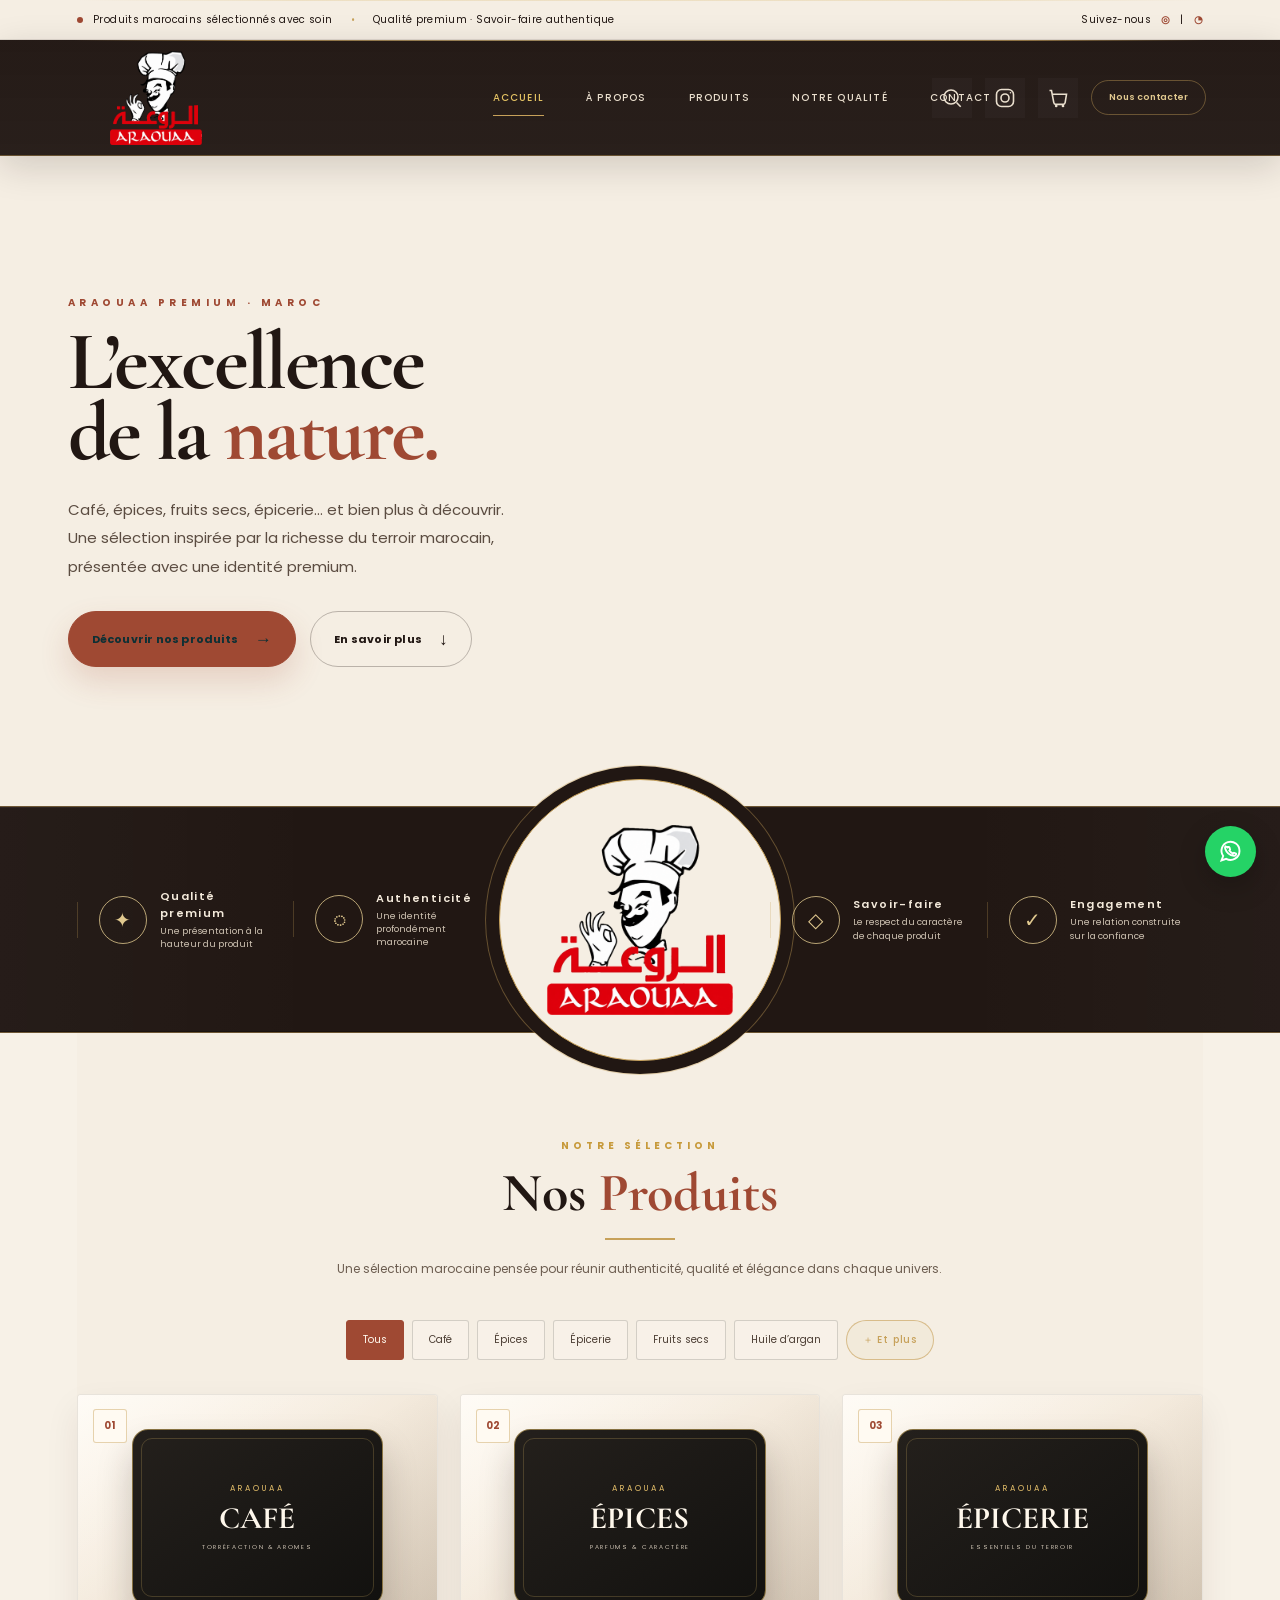
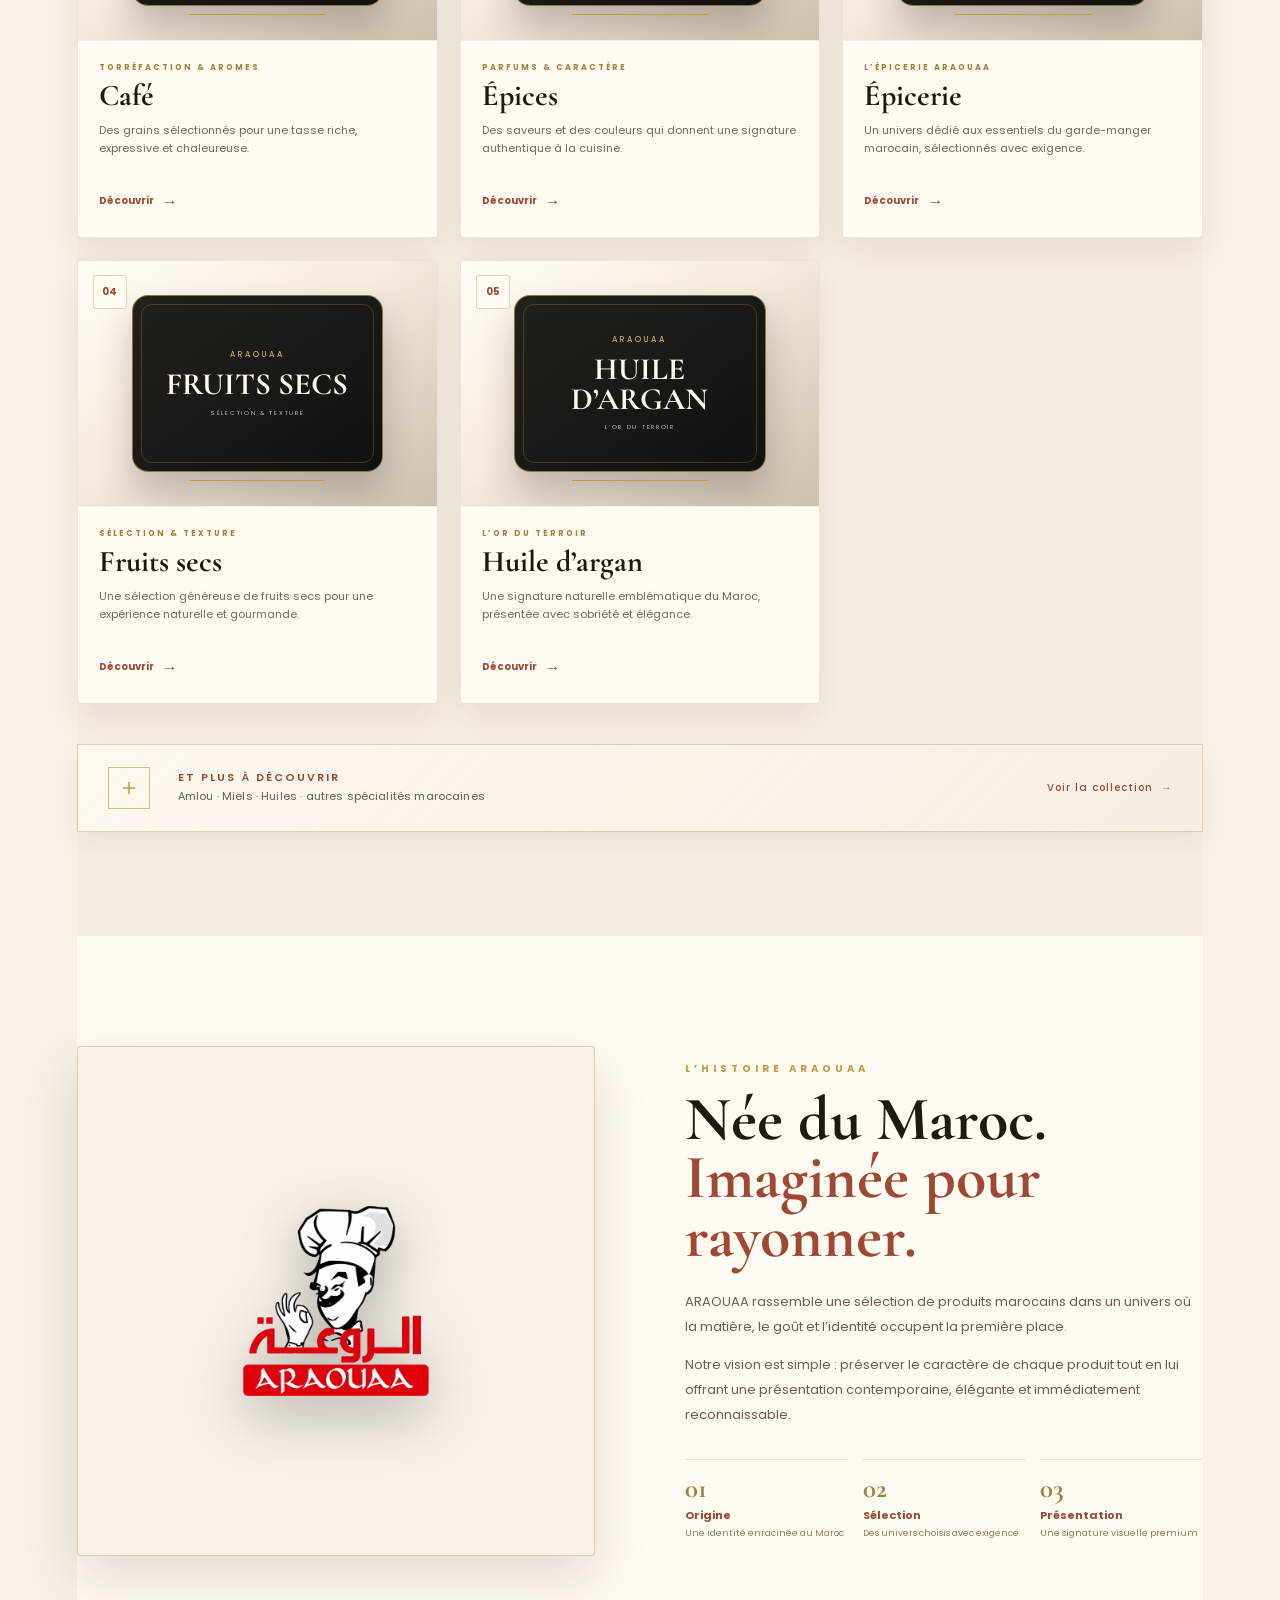
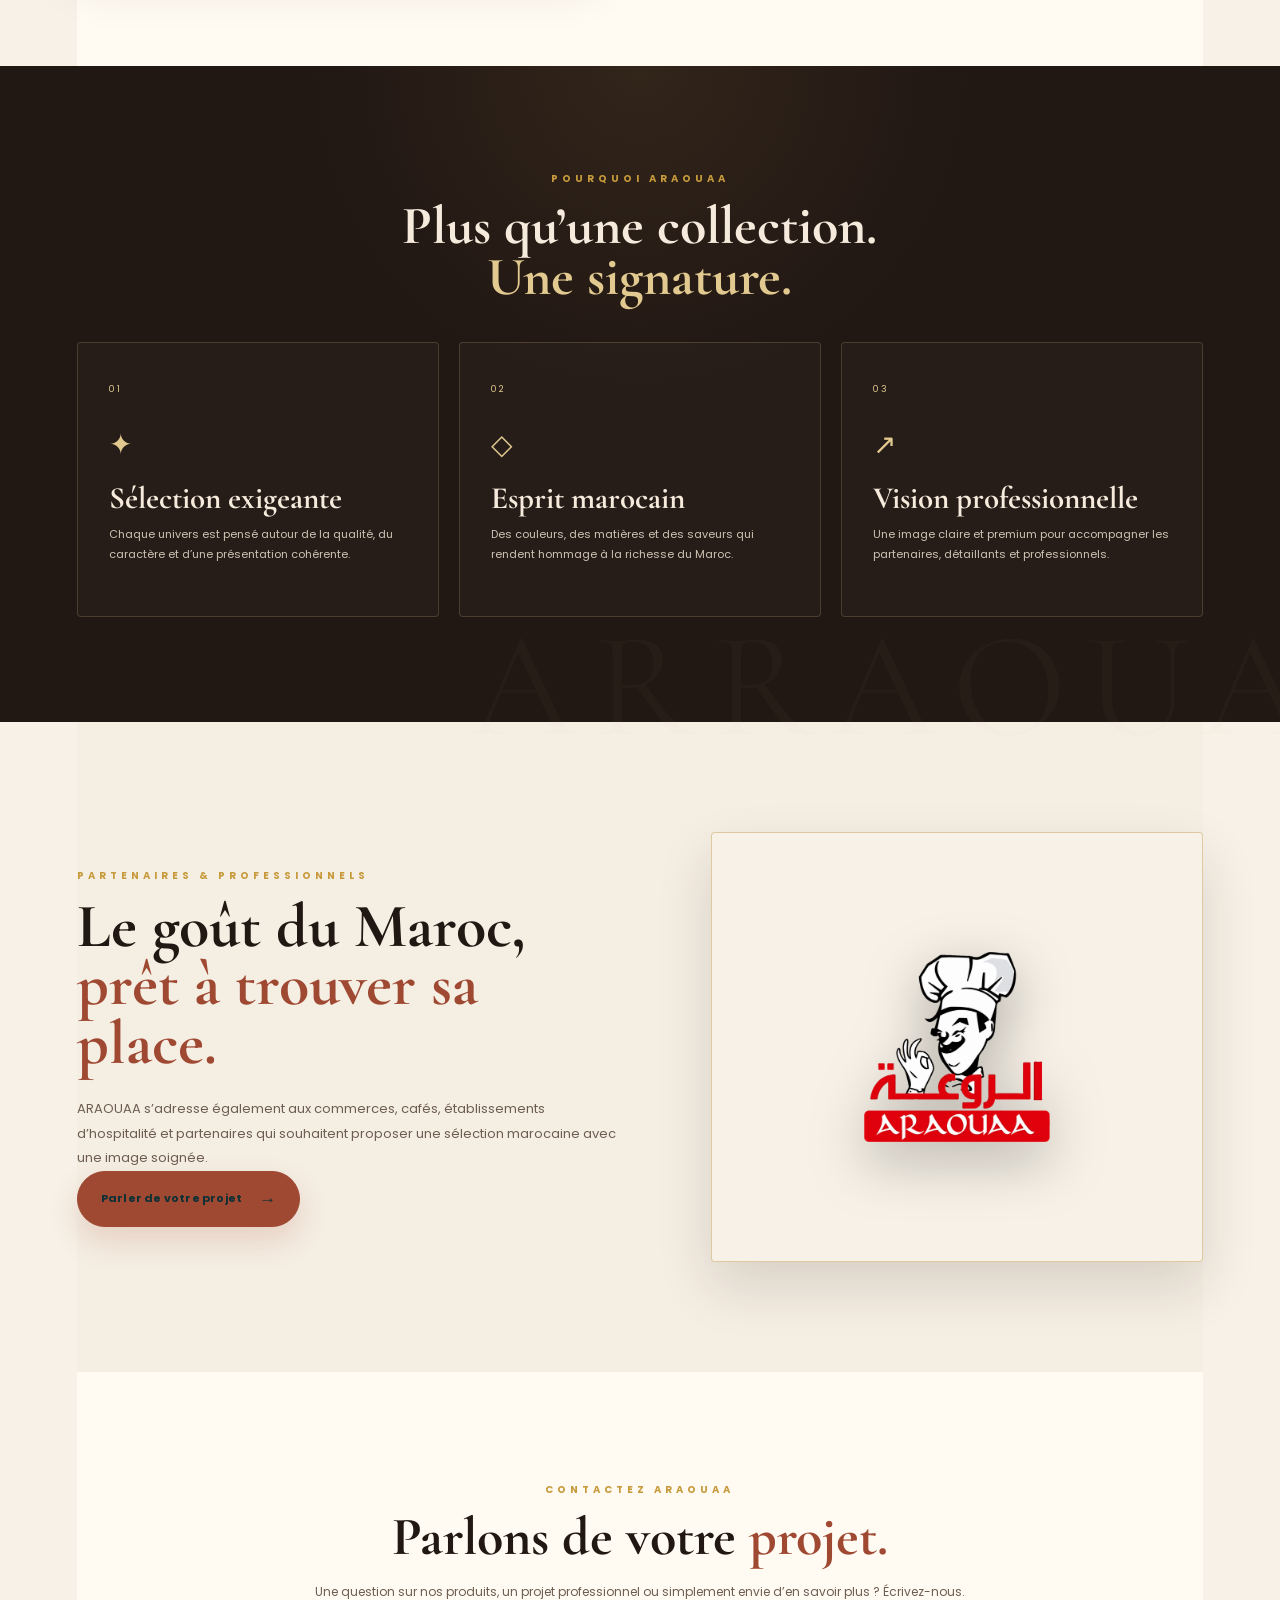
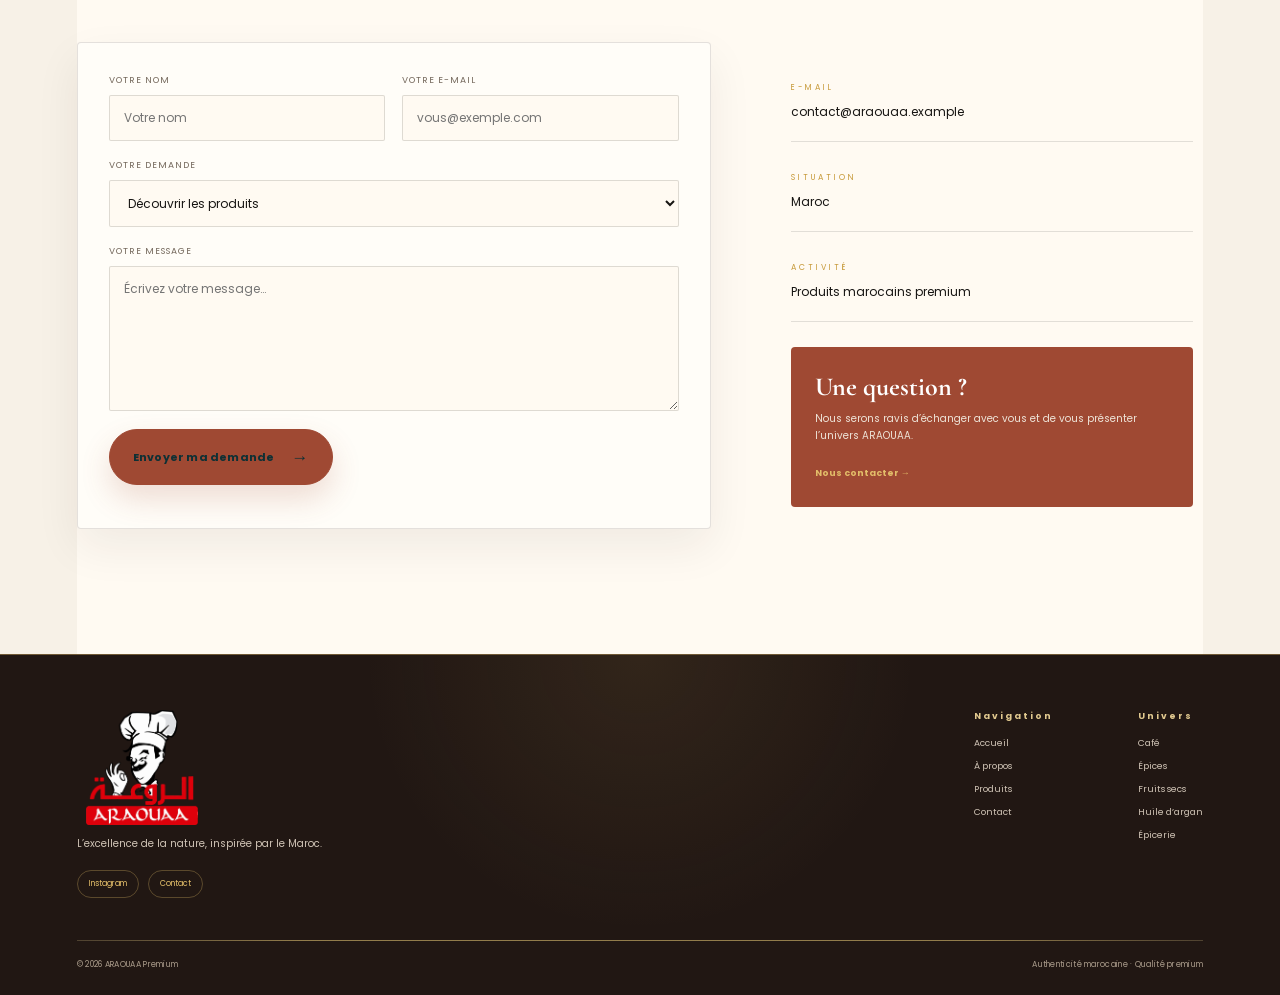
==== commit e403ce9b: "Add homepage Et Plus discovery panel under product cards" ====
--- a/index.html
+++ b/index.html
@@ -133,6 +133,14 @@
       <div class="product-image epicerie-art"><span class="product-number">05</span><div class="pantry-art"><span>ARAOUAA</span><strong>HUILE D’ARGAN</strong><small>L’OR DU TERROIR</small></div><div class="pantry-line"></div></div>
       <div class="product-content"><p class="product-kicker">L’OR DU TERROIR</p><h3>Huile d’argan</h3><p>Une signature naturelle emblématique du Maroc, présentée avec sobriété et élégance.</p><button class="product-link" data-product="argan">Découvrir <span>→</span></button></div>
     </article>
+    <a href="produits.html" aria-label="Découvrir les autres produits ARAOUAA" style="grid-column:1/-1;display:flex;align-items:center;justify-content:center;gap:28px;margin:18px 0 4px;padding:22px 30px;border:1px solid rgba(199,161,90,.45);background:linear-gradient(135deg,rgba(255,250,242,.88),rgba(245,238,227,.72));color:#211713;text-decoration:none;box-shadow:0 12px 30px rgba(47,31,23,.06);transition:transform .25s ease,border-color .25s ease,box-shadow .25s ease;">
+      <span style="display:flex;align-items:center;justify-content:center;width:42px;height:42px;border:1px solid rgba(199,161,90,.7);color:#c7a15a;font:300 24px/1 Cormorant Garamond,serif;">＋</span>
+      <span style="display:flex;flex-direction:column;gap:4px;min-width:0;">
+        <strong style="font:600 11px/1.2 Poppins,sans-serif;letter-spacing:2px;color:#9f4933;">ET PLUS À DÉCOUVRIR</strong>
+        <small style="font:400 11px/1.6 Poppins,sans-serif;letter-spacing:.15px;color:#6d5e51;">Amlou · Miels · Huiles · autres spécialités marocaines</small>
+      </span>
+      <span style="margin-left:auto;font:500 10px/1 Poppins,sans-serif;letter-spacing:1px;color:#9f4933;white-space:nowrap;">Voir la collection&nbsp; →</span>
+    </a>
   </div>
 </section>
 
--- a/style.css
+++ b/style.css
@@ -4,15 +4,15 @@
 .hero-visual .hero-arch,
 .hero-visual .visual-frame{display:none !important;}
 .hero-lead{font-size:0;max-width:640px;}
-.hero-lead:before{content:"Café, épices, fruits secs, épicerie et huile d’argan : une sélection inspirée par la richesse du terroir marocain, présentée avec une identité premium.";font-size:15px;line-height:1.9;color:var(--ink-soft);}
+.hero-lead:before{content:"Café, épices, fruits secs, épicerie… et bien plus à découvrir.\A Une sélection inspirée par la richesse du terroir marocain, présentée avec une identité premium.";white-space:pre-line;font-size:15px;line-height:1.9;color:#171513 !important;}
 
-/* Story square: let the visual sit naturally in the same warm cream as the page background. */
+/* Homepage product row — a subtle gateway to the wider ARAOUAA collection. */
+.product-filters:after{content:"＋ Et plus";display:inline-flex;align-items:center;justify-content:center;min-height:38px;padding:0 16px;border:1px solid rgba(199,161,90,.62);border-radius:999px;color:var(--atelier-gold);background:rgba(199,161,90,.06);font:500 10px/1 Poppins,sans-serif;letter-spacing:.8px;white-space:nowrap;}
+
 .story-visual img{content:url("assets/logo-crystal-4k.png");width:190px;height:190px;object-fit:contain;opacity:1;position:relative;z-index:1;filter:drop-shadow(0 18px 28px rgba(0,0,0,.28));}
 .story-visual:after{display:none !important;}
 .story-badge{display:none !important;}
 .story-visual{background:var(--cream) !important;border:1px solid rgba(199,154,59,.38);}
-
-/* Partner square: same warm website background, keeping only the crystal logo. */
 .partner-card{position:relative;overflow:hidden;background:var(--cream) !important;border-color:rgba(199,154,59,.42) !important;box-shadow:inset 0 1px 0 rgba(255,255,255,.65),0 24px 55px rgba(35,24,17,.10);}
 .partner-card:before,.partner-card:after{display:none !important;}
 .partner-card .partner-ring{border:0 !important;box-shadow:none !important;background:none !important;}
@@ -20,48 +20,36 @@
 .partner-card strong,.partner-card>span,.partner-tags{display:none !important;}
 .partner-card>img{position:relative;z-index:2;width:190px;height:190px;object-fit:contain;opacity:1;filter:drop-shadow(0 18px 28px rgba(0,0,0,.28));}
 
-/* Homepage header: warm charcoal/champagne — understated luxury instead of a saturated block. */
-.site-header{background:linear-gradient(115deg,#24211E 0%,#2D2924 48%,#3A3025 100%) !important;border-bottom:1px solid rgba(226,189,105,.34);box-shadow:0 10px 30px rgba(0,0,0,.18),inset 0 1px 0 rgba(255,255,255,.035);backdrop-filter:blur(14px);}
-.site-header:before,.site-header:after{display:none !important;}
-.site-header>*{position:relative;z-index:2;}
-.site-header.scrolled{background:linear-gradient(115deg,#24211E 0%,#2D2924 48%,#3A3025 100%) !important;box-shadow:0 14px 38px rgba(0,0,0,.26),inset 0 1px 0 rgba(255,255,255,.04);}
-.main-nav a{color:#f7f0e4 !important;text-shadow:none;}
-.main-nav a:hover,.main-nav a.active{color:var(--gold-light) !important;}
-.main-nav a:after{background:var(--gold-light) !important;box-shadow:none;}
-.icon-button{color:var(--gold-light) !important;}
-.header-contact{border-color:rgba(226,189,105,.58) !important;color:#f7eddb !important;background:transparent;box-shadow:none;}
-.header-contact:hover{background:var(--gold-light) !important;color:var(--ink) !important;border-color:var(--gold-light) !important;}
-.cart-badge{background:var(--gold-light) !important;color:var(--burgundy-deep) !important;border-color:#24211E !important;}
-.menu-toggle span{background:#f7eddb !important;}
-/* Anchor the search / Instagram / cart / contact cluster to the right side of the header. */
-.header-actions{position:absolute;right:5.8%;margin-left:0;transform:none;}
-.search-panel{top:94px;right:5.8%;}
+:root{--ara-ivory:#f7f1e7;--ara-ivory-soft:#fffdf8;--ara-petrol:#123d43;--ara-petrol-deep:#0d3035;--ara-petrol-shadow:#09282d;--ara-gold:#c79a3b;--ara-gold-light:#e3c263;--ara-burgundy:#8b1018;}
+.announcement{background:var(--ara-ivory) !important;color:#f7f1e7 !important;}.announcement .dot{background:var(--ara-gold) !important;}.announcement-separator{color:var(--ara-burgundy) !important;}.announcement-socials a{color:var(--ara-burgundy) !important;}
+.site-header{background-color:var(--ara-petrol) !important;background-image:radial-gradient(circle at 50% 18%,rgba(223,244,230,.18),transparent 34%),linear-gradient(90deg,rgba(7,34,37,.20),transparent 24%,transparent 76%,rgba(7,34,37,.20)),repeating-conic-gradient(from 22.5deg at 50% 50%,rgba(199,154,59,.24) 0deg 2.5deg,transparent 2.5deg 45deg),repeating-conic-gradient(from 0deg at 50% 50%,transparent 0deg 42deg,rgba(235,211,137,.07) 42deg 45deg) !important;background-size:auto,auto,86px 86px,86px 86px !important;border-bottom:1px solid rgba(226,193,104,.30) !important;box-shadow:0 8px 28px rgba(0,0,0,.18) !important;backdrop-filter:blur(12px);overflow:hidden;}
+.site-header.scrolled{background-color:var(--ara-petrol-deep) !important;background-image:radial-gradient(circle at 50% 18%,rgba(223,244,230,.16),transparent 34%),linear-gradient(90deg,rgba(7,34,37,.24),transparent 24%,transparent 76%,rgba(7,34,37,.24)),repeating-conic-gradient(from 22.5deg at 50% 50%,rgba(199,154,59,.22) 0deg 2.5deg,transparent 2.5deg 45deg),repeating-conic-gradient(from 0deg at 50% 50%,transparent 0deg 42deg,rgba(235,211,137,.06) 42deg 45deg) !important;background-size:auto,auto,86px 86px,86px 86px !important;box-shadow:0 12px 32px rgba(0,0,0,.22) !important;}
+.site-header:before{display:none !important;}.site-header:after{content:"";position:absolute;inset:0;background:linear-gradient(105deg,transparent 0%,rgba(255,255,255,.04) 28%,rgba(255,255,255,.12) 38%,transparent 48%,transparent 70%,rgba(255,255,255,.035) 80%,transparent 88%);pointer-events:none;mix-blend-mode:screen;}
+.main-nav a{color:#f7f1e7 !important;text-shadow:none !important;font-size:10px !important;text-transform:uppercase;letter-spacing:1.2px;font-weight:500;}.main-nav a:hover,.main-nav a.active{color:var(--ara-gold-light) !important;}.main-nav a:after{background:var(--ara-gold) !important;box-shadow:none !important;height:1px !important;}.icon-button{color:var(--ara-gold-light) !important;}.header-contact{border:1px solid var(--ara-gold) !important;color:var(--ara-gold-light) !important;background:transparent !important;box-shadow:none !important;font-size:9px !important;padding:10px 17px !important;}.header-contact:hover{background:var(--ara-gold) !important;color:var(--ara-petrol-deep) !important;border-color:var(--ara-gold) !important;}.cart-badge{background:var(--ara-burgundy) !important;color:#fff8ed !important;border-color:var(--ara-ivory) !important;}.menu-toggle span{background:#302a25 !important;}.header-actions{position:absolute;right:5.8%;margin-left:0;transform:none;}.search-panel{top:94px;right:5.8%;}
+.hero{background-color:var(--ara-ivory) !important;background-image:none !important;color:#171513;}.hero:before{display:none !important;}.hero-backdrop{background:radial-gradient(circle at 72% 42%,rgba(199,154,59,.08),transparent 32%) !important;}.hero:after{display:none !important;}.hero-copy{z-index:2;}.hero .eyebrow{color:var(--ara-petrol) !important;}.hero h1{color:#171513 !important;font-family:"Cormorant Garamond",serif !important;}.hero h1 em{color:var(--ara-petrol) !important;}.hero-lead{color:#302a25 !important;font-family:Poppins,sans-serif !important;}.button-primary{background:var(--ara-gold-light) !important;color:var(--ara-petrol-deep) !important;border-color:var(--ara-gold-light) !important;box-shadow:0 10px 28px rgba(0,0,0,.14);}.button-primary:hover{background:#f0d27c !important;color:var(--ara-petrol-deep) !important;}.button-quiet{color:#f5ead8 !important;border-color:rgba(240,210,124,.55) !important;background:rgba(7,34,37,.14) !important;}.button-quiet:hover{background:rgba(240,210,124,.10) !important;border-color:#f0d27c !important;}.hero-visual .hero-arch{display:none !important;}.hero-visual .visual-frame{border-color:rgba(199,154,59,.30) !important;box-shadow:0 28px 70px rgba(0,0,0,.30) !important;}
+.quality-strip{background-color:var(--ara-petrol) !important;background-image:radial-gradient(circle at 50% 18%,rgba(223,244,230,.18),transparent 34%),linear-gradient(90deg,rgba(7,34,37,.20),transparent 24%,transparent 76%,rgba(7,34,37,.20)),repeating-conic-gradient(from 22.5deg at 50% 50%,rgba(199,154,59,.24) 0deg 2.5deg,transparent 2.5deg 45deg),repeating-conic-gradient(from 0deg at 50% 50%,transparent 0deg 42deg,rgba(235,211,137,.07) 42deg 45deg) !important;background-size:auto,auto,86px 86px,86px 86px !important;border-top:1px solid rgba(224,193,104,.30) !important;border-bottom:1px solid rgba(224,193,104,.30) !important;color:#f5ead8 !important;box-shadow:inset 0 1px 0 rgba(255,255,255,.05),inset 0 -1px 0 rgba(0,0,0,.18);}.quality-strip:after{content:"";position:absolute;inset:0;background:linear-gradient(105deg,transparent 0%,rgba(255,255,255,.05) 28%,rgba(255,255,255,.13) 38%,transparent 48%,transparent 70%,rgba(255,255,255,.04) 80%,transparent 88%);pointer-events:none;mix-blend-mode:screen;}.quality-item b{color:#f5ead8 !important;}.quality-item small{color:#d7ddd8 !important;}.quality-icon{border-color:rgba(226,193,104,.88) !important;color:var(--ara-gold-light) !important;background:rgba(7,34,37,.22) !important;box-shadow:0 0 20px rgba(226,193,104,.08) !important;}.quality-mark:before{background:var(--ara-petrol) !important;border:1px solid rgba(199,154,59,.86) !important;box-shadow:0 0 0 14px rgba(18,61,67,.92),0 0 0 15px rgba(199,154,59,.16) !important;}
+.products{background:var(--ara-ivory) !important;color:#171513;}.section-heading h2{font-family:"Cormorant Garamond",serif !important;color:#171513 !important;}.section-heading h2 em{color:var(--ara-burgundy) !important;}.section-heading>p:last-child{color:#75695d !important;}.section-rule{background:var(--ara-gold) !important;}.filter-chip{border-color:rgba(23,21,19,.16) !important;color:#302a25 !important;background:transparent !important;}.filter-chip:hover,.filter-chip.active{background:var(--ara-burgundy) !important;border-color:var(--ara-burgundy) !important;color:#fff8ed !important;}.story{background:var(--ara-ivory) !important;}.story-copy h2,.partner-copy h2{font-family:"Cormorant Garamond",serif !important;color:#171513 !important;}.story-copy h2 em,.partner-copy h2 em{color:var(--ara-burgundy) !important;}.story-copy>p:not(.eyebrow),.partner-copy>p:not(.eyebrow){color:#6f6357 !important;}.values{background-color:var(--ara-petrol) !important;background-image:repeating-conic-gradient(from 22.5deg at 50% 50%,rgba(199,154,59,.16) 0deg 2.5deg,transparent 2.5deg 45deg),linear-gradient(90deg,rgba(7,34,37,.25),transparent 30%,transparent 70%,rgba(7,34,37,.25)) !important;background-size:74px 74px,100% 100% !important;color:#fff !important;}.section-heading-light h2{color:#f5ead8 !important;}.section-heading-light h2 em{color:#f0d27c !important;}.section-heading-light>p:last-child{color:#d7ddd8 !important;}.value-card{border-color:rgba(226,193,104,.25) !important;background:rgba(7,34,37,.18) !important;}.value-card:hover{background:rgba(7,34,37,.30) !important;border-color:rgba(226,193,104,.60) !important;}.value-card>span,.value-icon{color:var(--ara-gold-light) !important;}.value-card h3{font-family:"Cormorant Garamond",serif !important;color:#f5ead8 !important;}.value-card p{color:#d7ddd8 !important;}.partners{background:var(--ara-ivory) !important;}.footer{background-color:var(--ara-petrol) !important;background-image:radial-gradient(circle at 50% 18%,rgba(223,244,230,.18),transparent 34%),linear-gradient(90deg,rgba(7,34,37,.20),transparent 24%,transparent 76%,rgba(7,34,37,.20)),repeating-conic-gradient(from 22.5deg at 50% 50%,rgba(199,154,59,.24) 0deg 2.5deg,transparent 2.5deg 45deg),repeating-conic-gradient(from 0deg at 50% 50%,transparent 0deg 42deg,rgba(235,211,137,.07) 42deg 45deg),linear-gradient(105deg,transparent 0%,rgba(255,255,255,.04) 28%,rgba(255,255,255,.12) 38%,transparent 48%,transparent 70%,rgba(255,255,255,.035) 80%,transparent 88%) !important;background-size:auto,auto,86px 86px,86px 86px,100% 100% !important;border-top:1px solid rgba(226,193,104,.30) !important;}.footer-nav strong{color:var(--ara-gold-light) !important;}.footer-nav a{color:#d7ddd8 !important;}.footer-brand p{color:#d4ddd7 !important;}.footer-bottom{border-top-color:rgba(226,193,104,.38) !important;color:#b8c8be !important;position:relative;}.footer-bottom:before{content:"";position:absolute;left:0;right:0;top:-1px;height:1px;background:linear-gradient(90deg,transparent,#e5c56d 20%,#e5c56d 80%,transparent);opacity:.45;}
+:root{--atelier-espresso:#211713;--atelier-espresso-2:#2d1d18;--atelier-cream:#f5eee3;--atelier-paper:#fffaf2;--atelier-gold:#c7a15a;--atelier-gold-soft:#e1c98f;--atelier-terracotta:#9f4933;--atelier-olive:#46513a;--atelier-line:rgba(33,23,19,.13);}.site-header{background:linear-gradient(180deg,rgba(33,23,19,.985),rgba(33,23,19,.965)) !important;border-bottom:1px solid rgba(199,161,90,.42) !important;box-shadow:0 10px 35px rgba(25,15,10,.16) !important;backdrop-filter:blur(14px);}.site-header:after{content:"";position:absolute;left:5.8%;right:5.8%;bottom:-1px;height:1px;background:linear-gradient(90deg,transparent,#c7a15a 16%,#e1c98f 50%,#c7a15a 84%,transparent);opacity:.65;pointer-events:none;mix-blend-mode:normal;}.site-header.scrolled{background:rgba(33,23,19,.99) !important;}.main-nav a{color:#eadfce !important;position:relative;}.main-nav a:after{background:var(--atelier-gold) !important;}.header-contact{color:#e1c98f !important;border-color:rgba(199,161,90,.42) !important;}.icon-button{color:#eadfce !important;border-color:rgba(199,161,90,.35) !important;background:rgba(255,250,242,.025) !important;}.icon-button:hover{background:rgba(199,161,90,.12) !important;color:#fff !important;}.announcement{background:var(--atelier-cream) !important;color:var(--atelier-espresso) !important;border-bottom:1px solid rgba(33,23,19,.10);}.announcement .dot{background:var(--atelier-terracotta) !important;}.announcement-separator{color:var(--atelier-gold) !important;}.announcement-socials a{color:var(--atelier-terracotta) !important;}.hero{background:var(--atelier-cream) !important;color:var(--atelier-espresso) !important;isolation:isolate;}.hero:before{width:760px;height:760px;left:-510px;top:-300px;background:radial-gradient(circle,rgba(255,255,255,.92) 0 30%,rgba(255,255,255,.25) 55%,transparent 72%) !important;filter:none !important;}.hero-backdrop{background:linear-gradient(90deg,rgba(245,238,227,.98) 0%,rgba(245,238,227,.82) 52%,rgba(245,238,227,.15) 100%) !important;}.hero:after{content:"";position:absolute;z-index:0;right:5.5%;top:58px;width:min(41vw,570px);height:570px;border:1px solid rgba(159,73,51,.23);border-bottom:0;border-radius:290px 290px 0 0;box-shadow:0 0 0 22px rgba(199,161,90,.055),0 0 0 23px rgba(199,161,90,.16);background:radial-gradient(circle at 50% 22%,rgba(199,161,90,.16),transparent 24%),linear-gradient(90deg,transparent 49.7%,rgba(199,161,90,.18) 50%,transparent 50.3%),linear-gradient(0deg,transparent 49.7%,rgba(199,161,90,.12) 50%,transparent 50.3%);pointer-events:none;}.hero-copy{z-index:3;}.hero h1{color:var(--atelier-espresso) !important;letter-spacing:-2.6px !important;}.hero h1 em{color:var(--atelier-terracotta) !important;}.hero .eyebrow{color:var(--atelier-terracotta) !important;letter-spacing:4.5px !important;}.hero-lead:before{color:#5b4c41 !important;}.hero-signature{color:#7d6b5c !important;}.hero-signature span{background:var(--atelier-gold) !important;}.button-primary{background:var(--atelier-terracotta) !important;border-color:var(--atelier-terracotta) !important;box-shadow:0 14px 30px rgba(159,73,51,.18) !important;}.button-primary:hover{background:#803826 !important;border-color:#803826 !important;}.button-quiet{background:transparent !important;border-color:rgba(33,23,19,.28) !important;color:var(--atelier-espresso) !important;box-shadow:none !important;}.button-quiet:hover{background:#fffaf2 !important;border-color:var(--atelier-gold) !important;}.quality-strip{background:var(--atelier-espresso) !important;color:#f6ecdd !important;background-image:linear-gradient(90deg,rgba(255,255,255,.025),transparent 25%,transparent 75%,rgba(255,255,255,.025)) !important;border-top:1px solid rgba(199,161,90,.45) !important;border-bottom:1px solid rgba(199,161,90,.45) !important;box-shadow:inset 0 1px 0 rgba(255,255,255,.04),inset 0 -1px 0 rgba(0,0,0,.25) !important;}.quality-strip:after{display:none !important;}.quality-item{position:relative;}.quality-item:not(.quality-mark):before{content:"";position:absolute;left:0;top:50%;width:1px;height:36px;background:rgba(199,161,90,.26);transform:translateY(-50%);}.quality-icon{border-color:rgba(225,201,143,.78) !important;color:var(--atelier-gold-soft) !important;background:transparent !important;box-shadow:none !important;}.quality-item b{color:#f4eadb !important;}.quality-item small{color:#cfc3b3 !important;}.quality-mark:before{background:var(--atelier-cream) !important;border:1px solid var(--atelier-gold) !important;box-shadow:0 0 0 13px var(--atelier-espresso),0 0 0 14px rgba(199,161,90,.42) !important;}.products{background:var(--atelier-cream) !important;}.section-heading h2,.story-copy h2,.partner-copy h2{color:var(--atelier-espresso) !important;}.section-heading h2 em,.story-copy h2 em,.partner-copy h2 em{color:var(--atelier-terracotta) !important;}.section-heading>p:last-child,.story-copy>p:not(.eyebrow),.partner-copy>p:not(.eyebrow){color:#6d5e51 !important;}.section-rule{background:var(--atelier-gold) !important;width:70px !important;}.filter-chip{border-radius:3px !important;background:rgba(255,250,242,.28) !important;color:#4c3e34 !important;}.filter-chip:hover,.filter-chip.active{background:var(--atelier-terracotta) !important;border-color:var(--atelier-terracotta) !important;}.product-card{border-radius:4px !important;background:var(--atelier-paper) !important;border:1px solid rgba(33,23,19,.10) !important;box-shadow:0 15px 35px rgba(47,31,23,.075) !important;}.product-card:hover{transform:translateY(-6px) !important;border-color:rgba(199,161,90,.65) !important;box-shadow:0 25px 50px rgba(47,31,23,.12) !important;}.product-image{background:linear-gradient(145deg,#fffaf2,#e7d8c4) !important;}.product-number{border-radius:3px !important;background:#fffaf2 !important;color:var(--atelier-terracotta) !important;border-color:rgba(199,161,90,.45) !important;}.product-content{border-top:1px solid rgba(199,161,90,.14);}.product-kicker{color:#a67f3e !important;}.product-content h3{color:var(--atelier-espresso) !important;}.product-link{color:var(--atelier-terracotta) !important;}.story{background:#fffaf2 !important;}.story-visual{border-radius:4px !important;background:var(--atelier-espresso) !important;border:1px solid rgba(199,161,90,.45) !important;box-shadow:0 22px 55px rgba(40,26,20,.14) !important;}.story-visual:before{content:"";position:absolute;inset:18px;border:1px solid rgba(225,201,143,.32);z-index:2;pointer-events:none;}.story-visual img{filter:drop-shadow(0 22px 30px rgba(0,0,0,.35)) !important;}.story-points div{border-top-color:rgba(199,161,90,.30) !important;}.story-points strong{color:#a67f3e !important;}.story-points span{color:var(--atelier-terracotta) !important;}.values{background:var(--atelier-espresso) !important;background-image:radial-gradient(circle at 50% 0%,rgba(199,161,90,.10),transparent 36%) !important;position:relative;isolation:isolate;}.values:after{content:"ARRAOUA";position:absolute;right:-45px;bottom:-55px;font-family:"Cormorant Garamond",serif;font-size:150px;letter-spacing:18px;color:rgba(225,201,143,.035);z-index:-1;pointer-events:none;}.section-heading-light h2{color:#f5eadb !important;}.section-heading-light h2 em{color:var(--atelier-gold-soft) !important;}.value-card{border-radius:4px !important;background:rgba(255,250,242,.025) !important;border-color:rgba(225,201,143,.20) !important;}.value-card:hover{background:rgba(255,250,242,.055) !important;border-color:rgba(225,201,143,.52) !important;}.value-card>span,.value-icon{color:var(--atelier-gold-soft) !important;}.value-card h3{color:#f5eadb !important;}.value-card p{color:#cfc3b5 !important;}.partners{background:var(--atelier-cream) !important;}.partner-card{border-radius:4px !important;background:var(--atelier-espresso) !important;border:1px solid rgba(199,161,90,.50) !important;box-shadow:0 24px 55px rgba(40,26,20,.14) !important;}.partner-card:before{inset:17px !important;border-radius:0 !important;border-color:rgba(225,201,143,.30) !important;}.contact{background:#fffaf2 !important;}.contact-form{border-radius:4px !important;background:#fffdf8 !important;border-color:rgba(33,23,19,.12) !important;box-shadow:0 18px 45px rgba(47,31,23,.07) !important;}.contact-form input,.contact-form textarea,.contact-form select{border-radius:2px !important;background:#fffaf2 !important;}.contact-form input:focus,.contact-form textarea:focus,.contact-form select:focus{border-color:var(--atelier-gold) !important;}.contact-highlight{border-radius:4px !important;background:var(--atelier-terracotta) !important;}.footer{background:var(--atelier-espresso) !important;background-image:radial-gradient(circle at 50% 0%,rgba(199,161,90,.10),transparent 38%) !important;border-top:1px solid rgba(199,161,90,.48) !important;}.footer:before{content:"";display:block;position:absolute;left:6%;right:6%;top:0;height:1px;background:linear-gradient(90deg,transparent,#e1c98f 20%,#e1c98f 80%,transparent);opacity:.38;}.footer-nav strong{color:var(--atelier-gold-soft) !important;}.footer-nav a,.footer-brand p{color:#cfc3b5 !important;}.footer-bottom{border-top-color:rgba(225,201,143,.24) !important;color:#a99b8a !important;}.products-hero{background-color:var(--atelier-espresso) !important;background-image:radial-gradient(circle at 75% 35%,rgba(199,161,90,.16),transparent 27%),linear-gradient(90deg,var(--atelier-espresso) 0%,rgba(33,23,19,.96) 48%,rgba(33,23,19,.72) 100%) !important;border-bottom:1px solid rgba(199,161,90,.42) !important;}.products-hero:before{content:"";position:absolute;right:7%;top:50%;width:min(38vw,500px);height:500px;transform:translateY(-50%);border:1px solid rgba(199,161,90,.26);border-radius:50%;box-shadow:0 0 0 22px rgba(199,161,90,.045),0 0 0 23px rgba(199,161,90,.11);}.products-hero:after{content:"" !important;position:absolute;right:calc(7% + 105px);top:50%;width:290px;height:290px;transform:translateY(-50%);border:1px solid rgba(159,73,51,.32);border-radius:50%;background:linear-gradient(90deg,transparent 49.7%,rgba(225,201,143,.13) 50%,transparent 50.3%);pointer-events:none;mix-blend-mode:normal !important;}.products-hero-copy{z-index:3;}.products-hero-eyebrow{color:var(--atelier-gold-soft) !important;}.products-hero h1{color:#f6ecdd !important;}.products-hero h1 em{color:#d98b70 !important;}.products-hero p{color:#cfc3b5 !important;}.products-hero-rule{background:var(--atelier-gold-soft) !important;}.product-categories{background:var(--atelier-cream) !important;border-color:rgba(33,23,19,.10) !important;}.product-category-nav button{border-radius:3px !important;background:transparent !important;color:var(--atelier-espresso) !important;}.product-category-nav button:hover,.product-category-nav button.active{background:var(--atelier-terracotta) !important;border-color:var(--atelier-terracotta) !important;color:#fff !important;}.category-pantry{background:var(--atelier-cream) !important;}.category-pantry .category-heading{border-bottom-color:rgba(199,161,90,.28) !important;}.category-number{border-radius:3px !important;background:var(--atelier-espresso) !important;color:var(--atelier-gold-soft) !important;}.category-heading h2{color:var(--atelier-espresso) !important;}.category-heading h2 em{color:var(--atelier-terracotta) !important;}.category-heading p{color:#6d5e51 !important;}.product-item{border-radius:4px !important;background:var(--atelier-paper) !important;box-shadow:0 13px 32px rgba(47,31,23,.07) !important;}.product-item:hover{border-color:rgba(199,161,90,.62) !important;}.product-item-image{background:linear-gradient(145deg,#fffaf2,#e7d8c4) !important;}.product-placeholder{border-radius:4px !important;background:linear-gradient(155deg,#2c211d,#17110f) !important;border-color:rgba(225,201,143,.50) !important;}.product-item-tag{color:#a67f3e !important;}.product-item h3{color:var(--atelier-espresso) !important;}.product-item p{color:#6d5e51 !important;}.product-formats{border-top-color:rgba(199,161,90,.22) !important;}.format-button{border-radius:2px !important;background:#fffaf2 !important;}.format-button:hover,.format-button.selected{background:var(--atelier-terracotta) !important;border-color:var(--atelier-terracotta) !important;}.format-button.custom-format{color:var(--atelier-terracotta) !important;border-color:rgba(199,161,90,.55) !important;}.product-story{background:var(--atelier-espresso) !important;}.product-story-visual{border-radius:4px !important;border:1px solid rgba(199,161,90,.45) !important;}.product-story-copy h2 em{color:var(--atelier-gold-soft) !important;}.products-intro{background:var(--atelier-cream) !important;color:var(--atelier-espresso) !important;border-top:1px solid rgba(33,23,19,.08);border-bottom:1px solid rgba(33,23,19,.08);}.products-intro:after{display:none !important;}.products-intro .eyebrow{color:var(--atelier-terracotta) !important;}.products-intro h2{color:var(--atelier-espresso) !important;}.products-intro h2 em{color:var(--atelier-terracotta) !important;}.products-intro p{color:#6d5e51 !important;}.products-intro strong{color:#a67f3e !important;}
+@media(max-width:900px){.hero:after{right:2%;width:58vw;height:58vw;top:95px;opacity:.8;}.products-hero:before{right:4%;width:58vw;height:58vw;}.products-hero:after{right:calc(4% + 9vw);width:32vw;height:32vw;}}
+@media(max-width:720px){.site-header:after{left:5%;right:5%;}.main-nav{background:var(--atelier-espresso) !important;border-color:rgba(199,161,90,.22) !important;}.main-nav a{color:#eadfce !important;}.hero:after{right:-12%;top:75px;width:74vw;height:74vw;opacity:.42;}.hero-backdrop{background:linear-gradient(90deg,rgba(245,238,227,.99),rgba(245,238,227,.86)) !important;}.quality-item:not(.quality-mark):before{display:none;}.values:after{font-size:78px;right:-22px;bottom:-20px;}.products-hero:before{right:-12%;width:82vw;height:82vw;opacity:.5;}.products-hero:after{right:8%;width:43vw;height:43vw;opacity:.65;}}
 
-/* Top-bar WhatsApp icon: recognizable WhatsApp logo in its original green. */
-.announcement-socials a[aria-label="WhatsApp"]{color:#25D366 !important;font-size:0;width:22px;height:22px;display:inline-flex;align-items:center;justify-content:center;background-color:#25D366;-webkit-mask:url("data:image/svg+xml,%3Csvg xmlns='http://www.w3.org/2000/svg' viewBox='0 0 24 24'%3E%3Cpath fill='%23000' d='M20.52 3.48A11.83 11.83 0 0 0 12.08.01C5.54.01.22 5.33.22 11.87c0 2.09.55 4.13 1.59 5.93L.12 23.88l6.22-1.63a11.8 11.8 0 0 0 5.73 1.46h.01c6.54 0 11.86-5.32 11.86-11.86 0-3.17-1.23-6.15-3.42-8.37ZM12.08 21.7h-.01a9.8 9.8 0 0 1-5-1.37l-.36-.21-3.69.97.99-3.6-.23-.37a9.8 9.8 0 1 1 8.3 4.58Zm5.38-7.35c-.29-.15-1.72-.85-1.99-.95-.27-.1-.46-.15-.66.15-.19.29-.75.95-.92 1.14-.17.19-.34.22-.63.07-.29-.15-1.24-.46-2.36-1.47-.87-.78-1.46-1.74-1.63-2.03-.17-.29-.02-.45.13-.6.13-.13.29-.34.44-.51.15-.17.19-.29.29-.49.1-.19.05-.37-.02-.52-.07-.15-.66-1.58-.9-2.16-.24-.57-.48-.5-.66-.51h-.56c-.19 0-.49.07-.75.37-.26.29-1 0.98-1 2.4s1.02 2.78 1.16 2.97c.15.19 2 3.05 4.84 4.28.68.22 1.3.19 1.79.12.55-.08 1.72-.7 1.97-1.37.24-.67.24-1.25.17-1.37-.07-.12-.26-.19-.55-.34Z'/%3E%3C/svg%3E") center/contain no-repeat;mask:url("data:image/svg+xml,%3Csvg xmlns='http://www.w3.org/2000/svg' viewBox='0 0 24 24'%3E%3Cpath fill='%23000' d='M20.52 3.48A11.83 11.83 0 0 0 12.08.01C5.54.01.22 5.33.22 11.87c0 2.09.55 4.13 1.59 5.93L.12 23.88l6.22-1.63a11.8 11.8 0 0 0 5.73 1.46h.01c6.54 0 11.86-5.32 11.86-11.86 0-3.17-1.23-6.15-3.42-8.37ZM12.08 21.7h-.01a9.8 9.8 0 0 1-5-1.37l-.36-.21-3.69.97.99-3.6.23-.37a9.8 9.8 0 1 1 8.3 4.58Zm5.38-7.35c-.29-.15-1.72-.85-1.99-.95-.27-.1-.46-.15-.66.15-.19.29-.75.95-.92 1.14-.17.19-.34.22-.63.07-.29-.15-1.24-.46-2.36-1.47-.87-.78-1.46-1.74-1.63-2.03-.17-.29-.02-.45.13-.6.13-.13.29-.34.44-.51.15-.17.19-.29.29-.49.1-.19.05-.37-.02-.52-.07-.15-.66-1.58-.9-2.16-.24-.57-.48-.5-.66-.51h-.56c-.19 0-.49.07-.75.37-.26.29-1 0.98-1 2.4s1.02 2.78 1.16 2.97c.15.19 2 3.05 4.84 4.28.68.22 1.3.19 1.79.12.55-.08 1.72-.7 1.97-1.37.24-.67.24-1.25.17-1.37-.07-.12-.26-.19-.55-.34Z'/%3E%3C/svg%3E") center/contain no-repeat;}
+/* FINAL FIX — HOMEPAGE ONLY */
+.story-visual,.partner-card{background:#f7f1e7 !important;background-image:none !important;}.story-visual:before,.partner-card:before,.story-visual:after,.partner-card:after{display:none !important;}.story-visual img,.partner-card>img{opacity:1 !important;filter:drop-shadow(0 18px 28px rgba(0,0,0,.28)) !important;}
 
-/* Floating WhatsApp icon: keep the standalone contact button green in every state. */
-.whatsapp,
-.whatsapp:hover,
-.whatsapp:focus,
-.whatsapp:focus-visible,
-.whatsapp:active{background:#25D366 !important;background-color:#25D366 !important;color:#fff !important;border-color:#25D366 !important;box-shadow:0 10px 30px rgba(37,211,102,.22) !important;}
-.whatsapp svg{color:#fff !important;fill:none !important;stroke:#fff !important;}
-.whatsapp svg path{stroke:#fff !important;fill:none !important;}
-
-/* Quality band: warm charcoal with a subtle champagne-toned gradient. */
-.quality-strip{background:linear-gradient(115deg,#29251F 0%,#302B25 52%,#3A3025 100%) !important;color:#fff !important;border:0;box-shadow:inset 0 1px 0 rgba(226,189,105,.07),inset 0 -1px 0 rgba(0,0,0,.12);}
-.quality-item b{color:#fff !important;}
-.quality-item small{color:#d9d1c6 !important;}
-.quality-icon{border-color:rgba(226,189,105,.8) !important;color:var(--gold-light) !important;box-shadow:0 0 22px rgba(226,189,105,.06) !important;}
-.quality-mark:before{background:#57070D !important;border-color:rgba(226,189,105,.8) !important;box-shadow:0 0 0 14px rgba(41,37,31,.9) !important;}
-
-/* Bottom footer: same blue/teal material as the navigation + univers area. */
-.footer{background:#0e3338 !important;background-image:radial-gradient(circle at 50% 0%,rgba(223,244,230,.10),transparent 38%),repeating-conic-gradient(from 22.5deg at 50% 50%,rgba(199,154,59,.12) 0deg 2.5deg,transparent 2.5deg 45deg) !important;background-size:auto,88px 88px;border-top:1px solid rgba(224,193,104,.24);}
-.footer-nav strong{color:#e3c263 !important;}
-.footer-nav a{color:#cfd8d4 !important;}
-.footer-brand p{color:#d1d9d5 !important;}
-.footer-bottom{border-top-color:rgba(224,193,104,.20) !important;color:#aebbb6 !important;}
-
-@media(max-width:900px){.header-actions{position:relative;right:auto;transform:none;margin-left:auto;}.search-panel{right:5.8%;}}
-@media(max-width:720px){.story-visual img{width:160px;height:160px;}.partner-card>img{width:160px;height:160px;}}+/* MOBILE NAVIGATION FIX — keep the desktop header intact and make the mobile menu usable. */
+@media(max-width:720px){
+.site-header{height:76px !important;padding:0 5% !important;gap:0 !important;display:flex !important;}
+.brand-logo{width:118px !important;height:68px !important;}
+.menu-toggle{display:flex !important;position:relative !important;z-index:10002 !important;margin-left:auto !important;width:42px !important;height:42px !important;}
+.menu-toggle span{background:#eadfce !important;width:24px !important;height:2px !important;}
+.main-nav{display:flex !important;position:absolute !important;left:0 !important;right:0 !important;top:76px !important;width:100% !important;height:auto !important;flex-direction:column !important;align-items:stretch !important;justify-content:flex-start !important;gap:0 !important;padding:8px 5% 12px !important;margin:0 !important;background:var(--atelier-espresso) !important;border-top:1px solid rgba(225,201,143,.20) !important;border-bottom:1px solid rgba(225,201,143,.30) !important;box-shadow:0 18px 35px rgba(0,0,0,.25) !important;opacity:0 !important;visibility:hidden !important;transform:translateY(-10px) !important;pointer-events:none !important;transition:opacity .22s ease,transform .22s ease,visibility .22s ease !important;z-index:10001 !important;}
+.main-nav.open,.main-nav.active,.site-header.menu-open .main-nav{opacity:1 !important;visibility:visible !important;transform:none !important;pointer-events:auto !important;}
+.main-nav a{display:block !important;width:100% !important;padding:14px 0 !important;color:#eadfce !important;font-size:11px !important;letter-spacing:1.5px !important;border-bottom:1px solid rgba(225,201,143,.12) !important;}.main-nav a:last-child{border-bottom:0 !important;}.main-nav a:after{display:none !important;}
+.header-actions{display:flex !important;position:relative !important;right:auto !important;margin-left:8px !important;gap:2px !important;z-index:10003 !important;}
+.header-actions .search-toggle,.header-actions .instagram-link,.header-actions .cart-link{display:flex !important;}
+.header-actions .icon-button{width:32px !important;height:36px !important;padding:0 !important;}
+.header-actions .icon-button svg{width:20px !important;height:20px !important;}
+.header-actions .cart-badge{width:13px !important;height:13px !important;font-size:8px !important;top:1px !important;right:0 !important;}
+.header-contact{display:none !important;}
+.search-panel{top:76px !important;right:5% !important;width:90% !important;z-index:10004 !important;}
+}
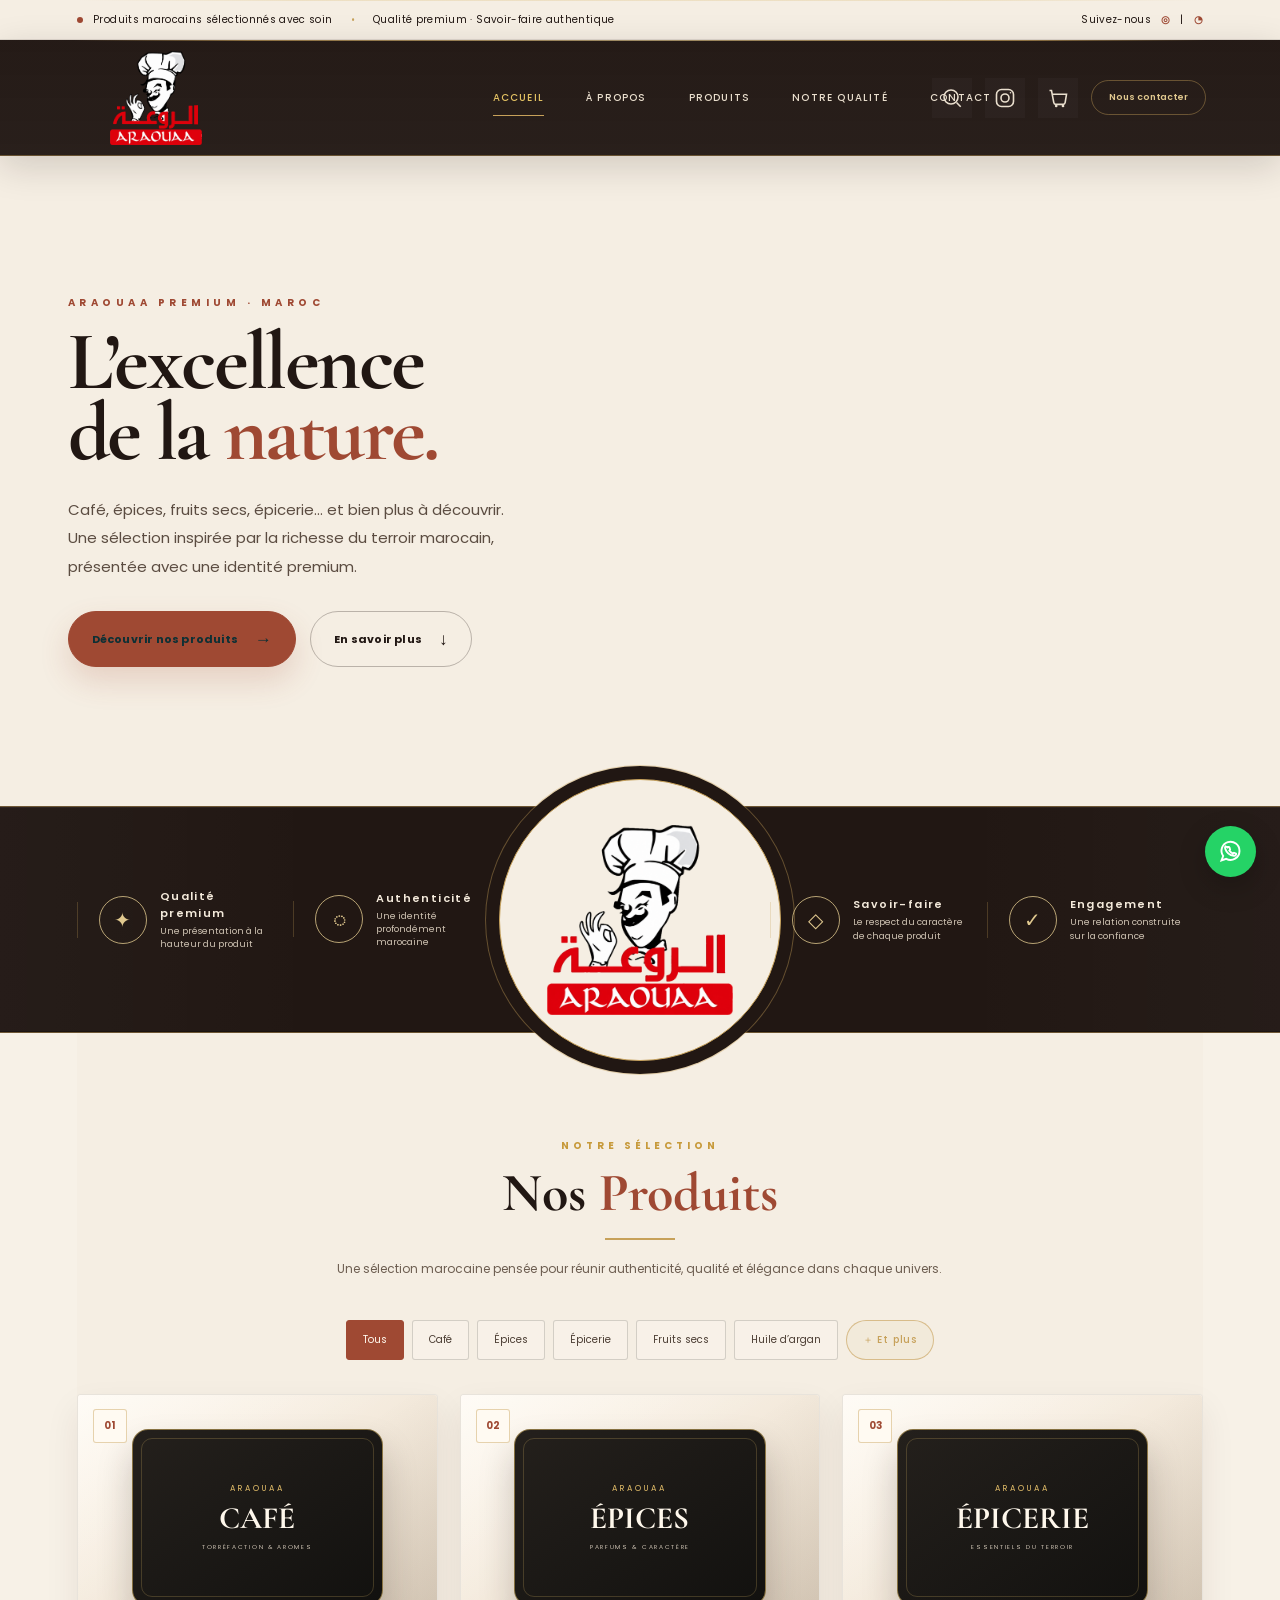
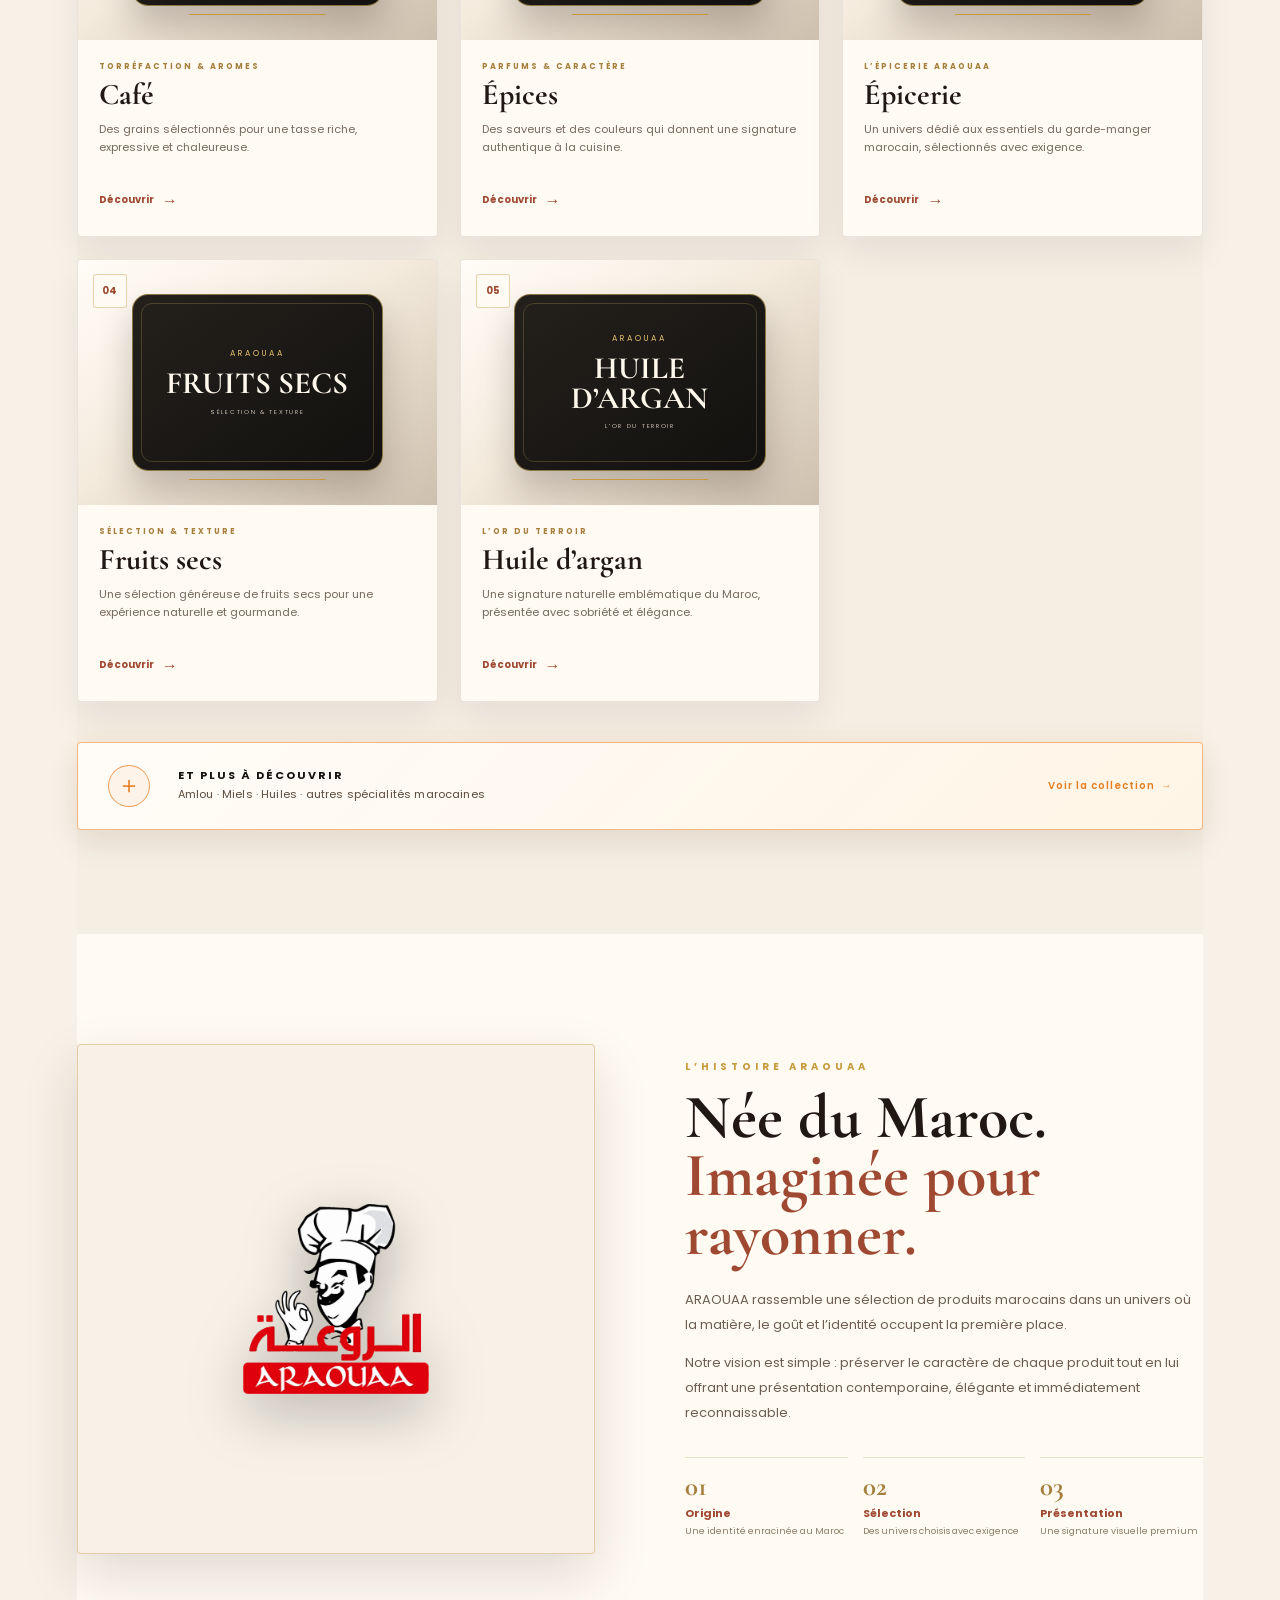
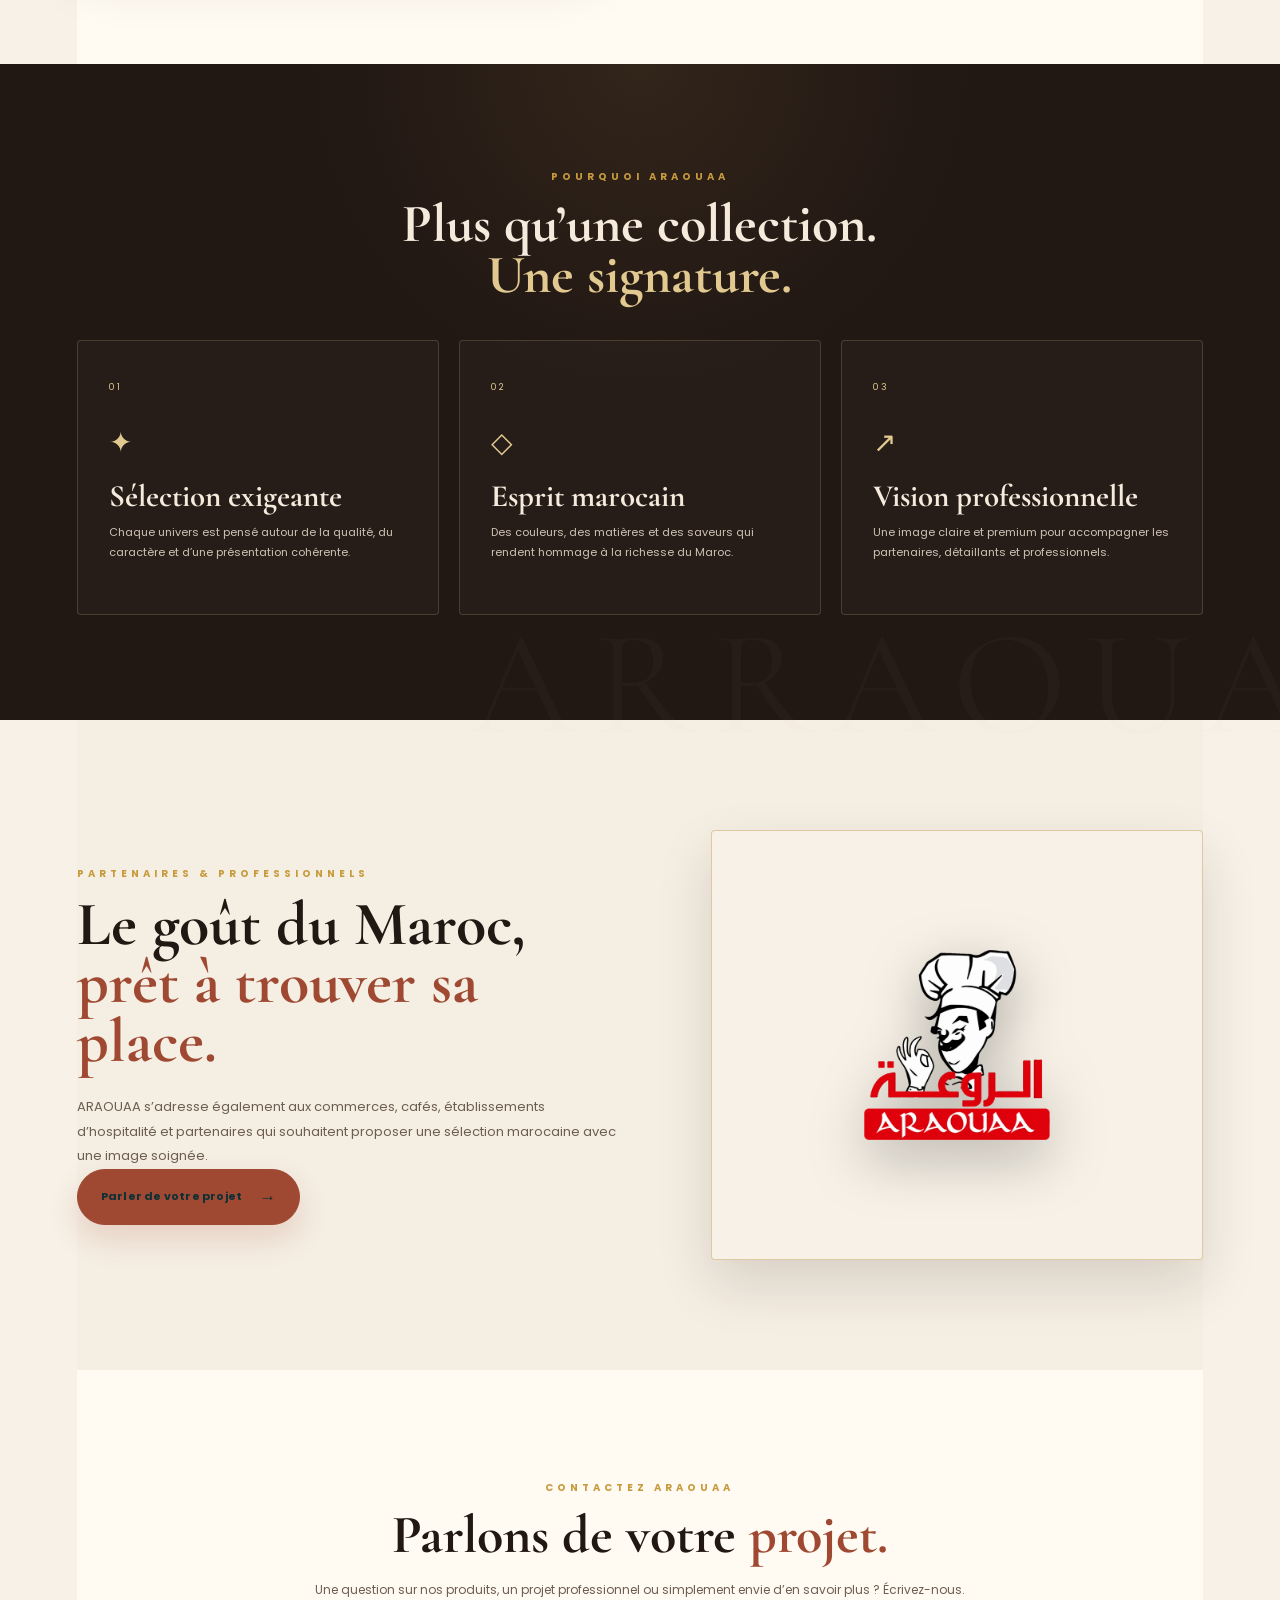
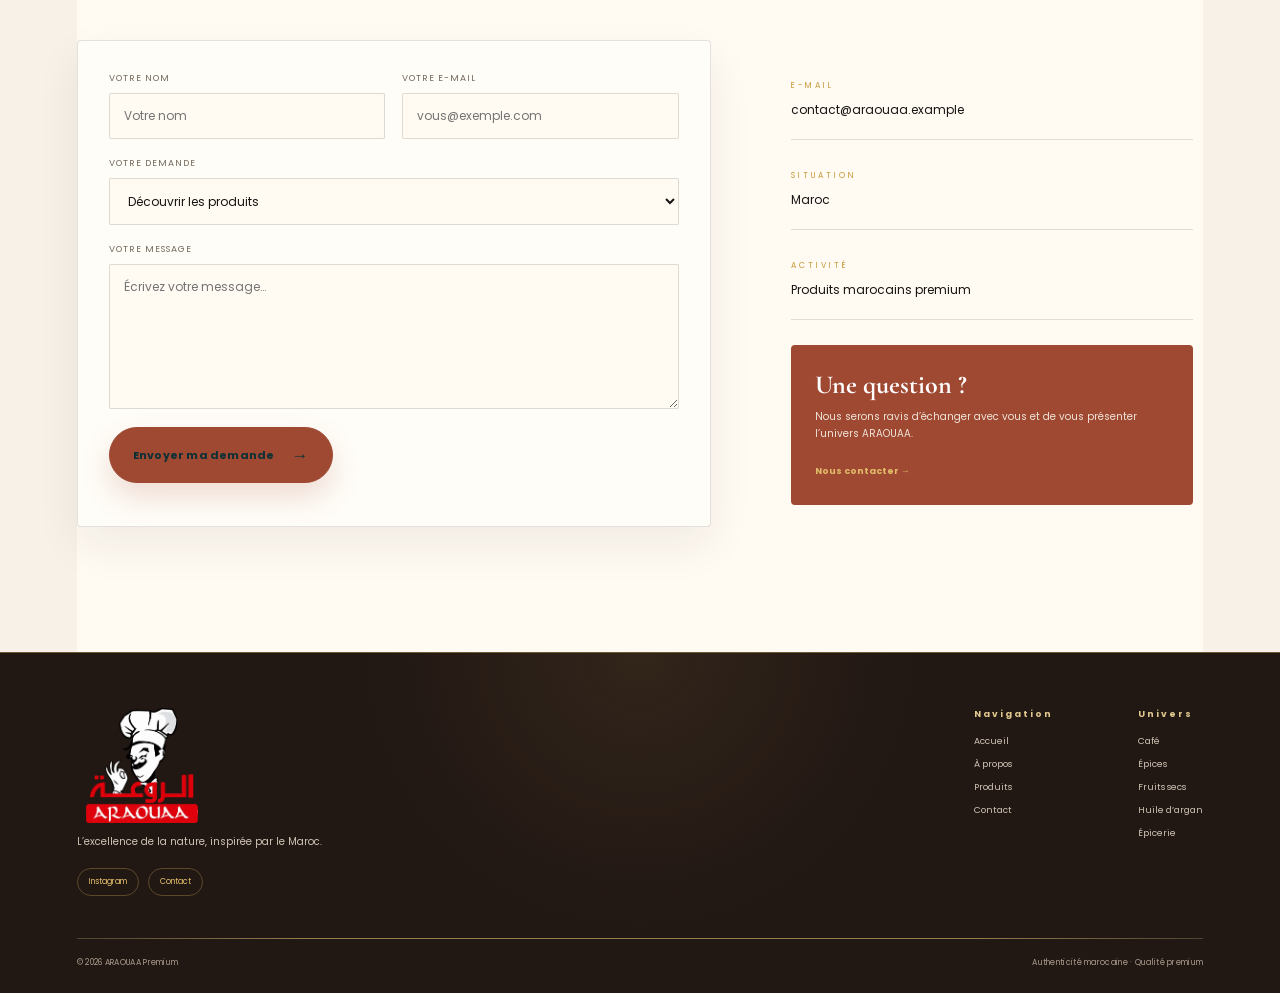
==== commit 6ea41950: "Refine homepage discovery block colors" ====
--- a/index.html
+++ b/index.html
@@ -133,13 +133,13 @@
       <div class="product-image epicerie-art"><span class="product-number">05</span><div class="pantry-art"><span>ARAOUAA</span><strong>HUILE D’ARGAN</strong><small>L’OR DU TERROIR</small></div><div class="pantry-line"></div></div>
       <div class="product-content"><p class="product-kicker">L’OR DU TERROIR</p><h3>Huile d’argan</h3><p>Une signature naturelle emblématique du Maroc, présentée avec sobriété et élégance.</p><button class="product-link" data-product="argan">Découvrir <span>→</span></button></div>
     </article>
-    <a href="produits.html" aria-label="Découvrir les autres produits ARAOUAA" style="grid-column:1/-1;display:flex;align-items:center;justify-content:center;gap:28px;margin:18px 0 4px;padding:22px 30px;border:1px solid rgba(199,161,90,.45);background:linear-gradient(135deg,rgba(255,250,242,.88),rgba(245,238,227,.72));color:#211713;text-decoration:none;box-shadow:0 12px 30px rgba(47,31,23,.06);transition:transform .25s ease,border-color .25s ease,box-shadow .25s ease;">
-      <span style="display:flex;align-items:center;justify-content:center;width:42px;height:42px;border:1px solid rgba(199,161,90,.7);color:#c7a15a;font:300 24px/1 Cormorant Garamond,serif;">＋</span>
+    <a href="produits.html" aria-label="Découvrir les autres produits ARAOUAA" style="grid-column:1/-1;display:flex;align-items:center;justify-content:center;gap:28px;margin:18px 0 4px;padding:22px 30px;border:1px solid rgba(230,126,34,.55);border-radius:4px;background:linear-gradient(135deg,rgba(255,252,247,.98),rgba(255,244,230,.96));color:#161311;text-decoration:none;box-shadow:0 14px 32px rgba(47,31,23,.08),0 0 28px rgba(230,126,34,.06);transition:transform .25s ease,border-color .25s ease,box-shadow .25s ease;">
+      <span style="display:flex;align-items:center;justify-content:center;width:42px;height:42px;border:1px solid rgba(230,126,34,.72);border-radius:50%;color:#e67e22;background:rgba(230,126,34,.06);font:300 24px/1 Cormorant Garamond,serif;">＋</span>
       <span style="display:flex;flex-direction:column;gap:4px;min-width:0;">
-        <strong style="font:600 11px/1.2 Poppins,sans-serif;letter-spacing:2px;color:#9f4933;">ET PLUS À DÉCOUVRIR</strong>
-        <small style="font:400 11px/1.6 Poppins,sans-serif;letter-spacing:.15px;color:#6d5e51;">Amlou · Miels · Huiles · autres spécialités marocaines</small>
+        <strong style="font:700 11px/1.2 Poppins,sans-serif;letter-spacing:2px;color:#161311;">ET PLUS À DÉCOUVRIR</strong>
+        <small style="font:400 11px/1.6 Poppins,sans-serif;letter-spacing:.15px;color:#5b4a3d;">Amlou · Miels · Huiles · autres spécialités marocaines</small>
       </span>
-      <span style="margin-left:auto;font:500 10px/1 Poppins,sans-serif;letter-spacing:1px;color:#9f4933;white-space:nowrap;">Voir la collection&nbsp; →</span>
+      <span style="margin-left:auto;font:600 10px/1 Poppins,sans-serif;letter-spacing:1px;color:#e67e22;white-space:nowrap;">Voir la collection&nbsp; →</span>
     </a>
   </div>
 </section>
--- a/style.css
+++ b/style.css
@@ -29,7 +29,7 @@
 .hero{background-color:var(--ara-ivory) !important;background-image:none !important;color:#171513;}.hero:before{display:none !important;}.hero-backdrop{background:radial-gradient(circle at 72% 42%,rgba(199,154,59,.08),transparent 32%) !important;}.hero:after{display:none !important;}.hero-copy{z-index:2;}.hero .eyebrow{color:var(--ara-petrol) !important;}.hero h1{color:#171513 !important;font-family:"Cormorant Garamond",serif !important;}.hero h1 em{color:var(--ara-petrol) !important;}.hero-lead{color:#302a25 !important;font-family:Poppins,sans-serif !important;}.button-primary{background:var(--ara-gold-light) !important;color:var(--ara-petrol-deep) !important;border-color:var(--ara-gold-light) !important;box-shadow:0 10px 28px rgba(0,0,0,.14);}.button-primary:hover{background:#f0d27c !important;color:var(--ara-petrol-deep) !important;}.button-quiet{color:#f5ead8 !important;border-color:rgba(240,210,124,.55) !important;background:rgba(7,34,37,.14) !important;}.button-quiet:hover{background:rgba(240,210,124,.10) !important;border-color:#f0d27c !important;}.hero-visual .hero-arch{display:none !important;}.hero-visual .visual-frame{border-color:rgba(199,154,59,.30) !important;box-shadow:0 28px 70px rgba(0,0,0,.30) !important;}
 .quality-strip{background-color:var(--ara-petrol) !important;background-image:radial-gradient(circle at 50% 18%,rgba(223,244,230,.18),transparent 34%),linear-gradient(90deg,rgba(7,34,37,.20),transparent 24%,transparent 76%,rgba(7,34,37,.20)),repeating-conic-gradient(from 22.5deg at 50% 50%,rgba(199,154,59,.24) 0deg 2.5deg,transparent 2.5deg 45deg),repeating-conic-gradient(from 0deg at 50% 50%,transparent 0deg 42deg,rgba(235,211,137,.07) 42deg 45deg) !important;background-size:auto,auto,86px 86px,86px 86px !important;border-top:1px solid rgba(224,193,104,.30) !important;border-bottom:1px solid rgba(224,193,104,.30) !important;color:#f5ead8 !important;box-shadow:inset 0 1px 0 rgba(255,255,255,.05),inset 0 -1px 0 rgba(0,0,0,.18);}.quality-strip:after{content:"";position:absolute;inset:0;background:linear-gradient(105deg,transparent 0%,rgba(255,255,255,.05) 28%,rgba(255,255,255,.13) 38%,transparent 48%,transparent 70%,rgba(255,255,255,.04) 80%,transparent 88%);pointer-events:none;mix-blend-mode:screen;}.quality-item b{color:#f5ead8 !important;}.quality-item small{color:#d7ddd8 !important;}.quality-icon{border-color:rgba(226,193,104,.88) !important;color:var(--ara-gold-light) !important;background:rgba(7,34,37,.22) !important;box-shadow:0 0 20px rgba(226,193,104,.08) !important;}.quality-mark:before{background:var(--ara-petrol) !important;border:1px solid rgba(199,154,59,.86) !important;box-shadow:0 0 0 14px rgba(18,61,67,.92),0 0 0 15px rgba(199,154,59,.16) !important;}
 .products{background:var(--ara-ivory) !important;color:#171513;}.section-heading h2{font-family:"Cormorant Garamond",serif !important;color:#171513 !important;}.section-heading h2 em{color:var(--ara-burgundy) !important;}.section-heading>p:last-child{color:#75695d !important;}.section-rule{background:var(--ara-gold) !important;}.filter-chip{border-color:rgba(23,21,19,.16) !important;color:#302a25 !important;background:transparent !important;}.filter-chip:hover,.filter-chip.active{background:var(--ara-burgundy) !important;border-color:var(--ara-burgundy) !important;color:#fff8ed !important;}.story{background:var(--ara-ivory) !important;}.story-copy h2,.partner-copy h2{font-family:"Cormorant Garamond",serif !important;color:#171513 !important;}.story-copy h2 em,.partner-copy h2 em{color:var(--ara-burgundy) !important;}.story-copy>p:not(.eyebrow),.partner-copy>p:not(.eyebrow){color:#6f6357 !important;}.values{background-color:var(--ara-petrol) !important;background-image:repeating-conic-gradient(from 22.5deg at 50% 50%,rgba(199,154,59,.16) 0deg 2.5deg,transparent 2.5deg 45deg),linear-gradient(90deg,rgba(7,34,37,.25),transparent 30%,transparent 70%,rgba(7,34,37,.25)) !important;background-size:74px 74px,100% 100% !important;color:#fff !important;}.section-heading-light h2{color:#f5ead8 !important;}.section-heading-light h2 em{color:#f0d27c !important;}.section-heading-light>p:last-child{color:#d7ddd8 !important;}.value-card{border-color:rgba(226,193,104,.25) !important;background:rgba(7,34,37,.18) !important;}.value-card:hover{background:rgba(7,34,37,.30) !important;border-color:rgba(226,193,104,.60) !important;}.value-card>span,.value-icon{color:var(--ara-gold-light) !important;}.value-card h3{font-family:"Cormorant Garamond",serif !important;color:#f5ead8 !important;}.value-card p{color:#d7ddd8 !important;}.partners{background:var(--ara-ivory) !important;}.footer{background-color:var(--ara-petrol) !important;background-image:radial-gradient(circle at 50% 18%,rgba(223,244,230,.18),transparent 34%),linear-gradient(90deg,rgba(7,34,37,.20),transparent 24%,transparent 76%,rgba(7,34,37,.20)),repeating-conic-gradient(from 22.5deg at 50% 50%,rgba(199,154,59,.24) 0deg 2.5deg,transparent 2.5deg 45deg),repeating-conic-gradient(from 0deg at 50% 50%,transparent 0deg 42deg,rgba(235,211,137,.07) 42deg 45deg),linear-gradient(105deg,transparent 0%,rgba(255,255,255,.04) 28%,rgba(255,255,255,.12) 38%,transparent 48%,transparent 70%,rgba(255,255,255,.035) 80%,transparent 88%) !important;background-size:auto,auto,86px 86px,86px 86px,100% 100% !important;border-top:1px solid rgba(226,193,104,.30) !important;}.footer-nav strong{color:var(--ara-gold-light) !important;}.footer-nav a{color:#d7ddd8 !important;}.footer-brand p{color:#d4ddd7 !important;}.footer-bottom{border-top-color:rgba(226,193,104,.38) !important;color:#b8c8be !important;position:relative;}.footer-bottom:before{content:"";position:absolute;left:0;right:0;top:-1px;height:1px;background:linear-gradient(90deg,transparent,#e5c56d 20%,#e5c56d 80%,transparent);opacity:.45;}
-:root{--atelier-espresso:#211713;--atelier-espresso-2:#2d1d18;--atelier-cream:#f5eee3;--atelier-paper:#fffaf2;--atelier-gold:#c7a15a;--atelier-gold-soft:#e1c98f;--atelier-terracotta:#9f4933;--atelier-olive:#46513a;--atelier-line:rgba(33,23,19,.13);}.site-header{background:linear-gradient(180deg,rgba(33,23,19,.985),rgba(33,23,19,.965)) !important;border-bottom:1px solid rgba(199,161,90,.42) !important;box-shadow:0 10px 35px rgba(25,15,10,.16) !important;backdrop-filter:blur(14px);}.site-header:after{content:"";position:absolute;left:5.8%;right:5.8%;bottom:-1px;height:1px;background:linear-gradient(90deg,transparent,#c7a15a 16%,#e1c98f 50%,#c7a15a 84%,transparent);opacity:.65;pointer-events:none;mix-blend-mode:normal;}.site-header.scrolled{background:rgba(33,23,19,.99) !important;}.main-nav a{color:#eadfce !important;position:relative;}.main-nav a:after{background:var(--atelier-gold) !important;}.header-contact{color:#e1c98f !important;border-color:rgba(199,161,90,.42) !important;}.icon-button{color:#eadfce !important;border-color:rgba(199,161,90,.35) !important;background:rgba(255,250,242,.025) !important;}.icon-button:hover{background:rgba(199,161,90,.12) !important;color:#fff !important;}.announcement{background:var(--atelier-cream) !important;color:var(--atelier-espresso) !important;border-bottom:1px solid rgba(33,23,19,.10);}.announcement .dot{background:var(--atelier-terracotta) !important;}.announcement-separator{color:var(--atelier-gold) !important;}.announcement-socials a{color:var(--atelier-terracotta) !important;}.hero{background:var(--atelier-cream) !important;color:var(--atelier-espresso) !important;isolation:isolate;}.hero:before{width:760px;height:760px;left:-510px;top:-300px;background:radial-gradient(circle,rgba(255,255,255,.92) 0 30%,rgba(255,255,255,.25) 55%,transparent 72%) !important;filter:none !important;}.hero-backdrop{background:linear-gradient(90deg,rgba(245,238,227,.98) 0%,rgba(245,238,227,.82) 52%,rgba(245,238,227,.15) 100%) !important;}.hero:after{content:"";position:absolute;z-index:0;right:5.5%;top:58px;width:min(41vw,570px);height:570px;border:1px solid rgba(159,73,51,.23);border-bottom:0;border-radius:290px 290px 0 0;box-shadow:0 0 0 22px rgba(199,161,90,.055),0 0 0 23px rgba(199,161,90,.16);background:radial-gradient(circle at 50% 22%,rgba(199,161,90,.16),transparent 24%),linear-gradient(90deg,transparent 49.7%,rgba(199,161,90,.18) 50%,transparent 50.3%),linear-gradient(0deg,transparent 49.7%,rgba(199,161,90,.12) 50%,transparent 50.3%);pointer-events:none;}.hero-copy{z-index:3;}.hero h1{color:var(--atelier-espresso) !important;letter-spacing:-2.6px !important;}.hero h1 em{color:var(--atelier-terracotta) !important;}.hero .eyebrow{color:var(--atelier-terracotta) !important;letter-spacing:4.5px !important;}.hero-lead:before{color:#5b4c41 !important;}.hero-signature{color:#7d6b5c !important;}.hero-signature span{background:var(--atelier-gold) !important;}.button-primary{background:var(--atelier-terracotta) !important;border-color:var(--atelier-terracotta) !important;box-shadow:0 14px 30px rgba(159,73,51,.18) !important;}.button-primary:hover{background:#803826 !important;border-color:#803826 !important;}.button-quiet{background:transparent !important;border-color:rgba(33,23,19,.28) !important;color:var(--atelier-espresso) !important;box-shadow:none !important;}.button-quiet:hover{background:#fffaf2 !important;border-color:var(--atelier-gold) !important;}.quality-strip{background:var(--atelier-espresso) !important;color:#f6ecdd !important;background-image:linear-gradient(90deg,rgba(255,255,255,.025),transparent 25%,transparent 75%,rgba(255,255,255,.025)) !important;border-top:1px solid rgba(199,161,90,.45) !important;border-bottom:1px solid rgba(199,161,90,.45) !important;box-shadow:inset 0 1px 0 rgba(255,255,255,.04),inset 0 -1px 0 rgba(0,0,0,.25) !important;}.quality-strip:after{display:none !important;}.quality-item{position:relative;}.quality-item:not(.quality-mark):before{content:"";position:absolute;left:0;top:50%;width:1px;height:36px;background:rgba(199,161,90,.26);transform:translateY(-50%);}.quality-icon{border-color:rgba(225,201,143,.78) !important;color:var(--atelier-gold-soft) !important;background:transparent !important;box-shadow:none !important;}.quality-item b{color:#f4eadb !important;}.quality-item small{color:#cfc3b3 !important;}.quality-mark:before{background:var(--atelier-cream) !important;border:1px solid var(--atelier-gold) !important;box-shadow:0 0 0 13px var(--atelier-espresso),0 0 0 14px rgba(199,161,90,.42) !important;}.products{background:var(--atelier-cream) !important;}.section-heading h2,.story-copy h2,.partner-copy h2{color:var(--atelier-espresso) !important;}.section-heading h2 em,.story-copy h2 em,.partner-copy h2 em{color:var(--atelier-terracotta) !important;}.section-heading>p:last-child,.story-copy>p:not(.eyebrow),.partner-copy>p:not(.eyebrow){color:#6d5e51 !important;}.section-rule{background:var(--atelier-gold) !important;width:70px !important;}.filter-chip{border-radius:3px !important;background:rgba(255,250,242,.28) !important;color:#4c3e34 !important;}.filter-chip:hover,.filter-chip.active{background:var(--atelier-terracotta) !important;border-color:var(--atelier-terracotta) !important;}.product-card{border-radius:4px !important;background:var(--atelier-paper) !important;border:1px solid rgba(33,23,19,.10) !important;box-shadow:0 15px 35px rgba(47,31,23,.075) !important;}.product-card:hover{transform:translateY(-6px) !important;border-color:rgba(199,161,90,.65) !important;box-shadow:0 25px 50px rgba(47,31,23,.12) !important;}.product-image{background:linear-gradient(145deg,#fffaf2,#e7d8c4) !important;}.product-number{border-radius:3px !important;background:#fffaf2 !important;color:var(--atelier-terracotta) !important;border-color:rgba(199,161,90,.45) !important;}.product-content{border-top:1px solid rgba(199,161,90,.14);}.product-kicker{color:#a67f3e !important;}.product-content h3{color:var(--atelier-espresso) !important;}.product-link{color:var(--atelier-terracotta) !important;}.story{background:#fffaf2 !important;}.story-visual{border-radius:4px !important;background:var(--atelier-espresso) !important;border:1px solid rgba(199,161,90,.45) !important;box-shadow:0 22px 55px rgba(40,26,20,.14) !important;}.story-visual:before{content:"";position:absolute;inset:18px;border:1px solid rgba(225,201,143,.32);z-index:2;pointer-events:none;}.story-visual img{filter:drop-shadow(0 22px 30px rgba(0,0,0,.35)) !important;}.story-points div{border-top-color:rgba(199,161,90,.30) !important;}.story-points strong{color:#a67f3e !important;}.story-points span{color:var(--atelier-terracotta) !important;}.values{background:var(--atelier-espresso) !important;background-image:radial-gradient(circle at 50% 0%,rgba(199,161,90,.10),transparent 36%) !important;position:relative;isolation:isolate;}.values:after{content:"ARRAOUA";position:absolute;right:-45px;bottom:-55px;font-family:"Cormorant Garamond",serif;font-size:150px;letter-spacing:18px;color:rgba(225,201,143,.035);z-index:-1;pointer-events:none;}.section-heading-light h2{color:#f5eadb !important;}.section-heading-light h2 em{color:var(--atelier-gold-soft) !important;}.value-card{border-radius:4px !important;background:rgba(255,250,242,.025) !important;border-color:rgba(225,201,143,.20) !important;}.value-card:hover{background:rgba(255,250,242,.055) !important;border-color:rgba(225,201,143,.52) !important;}.value-card>span,.value-icon{color:var(--atelier-gold-soft) !important;}.value-card h3{color:#f5eadb !important;}.value-card p{color:#cfc3b5 !important;}.partners{background:var(--atelier-cream) !important;}.partner-card{border-radius:4px !important;background:var(--atelier-espresso) !important;border:1px solid rgba(199,161,90,.50) !important;box-shadow:0 24px 55px rgba(40,26,20,.14) !important;}.partner-card:before{inset:17px !important;border-radius:0 !important;border-color:rgba(225,201,143,.30) !important;}.contact{background:#fffaf2 !important;}.contact-form{border-radius:4px !important;background:#fffdf8 !important;border-color:rgba(33,23,19,.12) !important;box-shadow:0 18px 45px rgba(47,31,23,.07) !important;}.contact-form input,.contact-form textarea,.contact-form select{border-radius:2px !important;background:#fffaf2 !important;}.contact-form input:focus,.contact-form textarea:focus,.contact-form select:focus{border-color:var(--atelier-gold) !important;}.contact-highlight{border-radius:4px !important;background:var(--atelier-terracotta) !important;}.footer{background:var(--atelier-espresso) !important;background-image:radial-gradient(circle at 50% 0%,rgba(199,161,90,.10),transparent 38%) !important;border-top:1px solid rgba(199,161,90,.48) !important;}.footer:before{content:"";display:block;position:absolute;left:6%;right:6%;top:0;height:1px;background:linear-gradient(90deg,transparent,#e1c98f 20%,#e1c98f 80%,transparent);opacity:.38;}.footer-nav strong{color:var(--atelier-gold-soft) !important;}.footer-nav a,.footer-brand p{color:#cfc3b5 !important;}.footer-bottom{border-top-color:rgba(225,201,143,.24) !important;color:#a99b8a !important;}.products-hero{background-color:var(--atelier-espresso) !important;background-image:radial-gradient(circle at 75% 35%,rgba(199,161,90,.16),transparent 27%),linear-gradient(90deg,var(--atelier-espresso) 0%,rgba(33,23,19,.96) 48%,rgba(33,23,19,.72) 100%) !important;border-bottom:1px solid rgba(199,161,90,.42) !important;}.products-hero:before{content:"";position:absolute;right:7%;top:50%;width:min(38vw,500px);height:500px;transform:translateY(-50%);border:1px solid rgba(199,161,90,.26);border-radius:50%;box-shadow:0 0 0 22px rgba(199,161,90,.045),0 0 0 23px rgba(199,161,90,.11);}.products-hero:after{content:"" !important;position:absolute;right:calc(7% + 105px);top:50%;width:290px;height:290px;transform:translateY(-50%);border:1px solid rgba(159,73,51,.32);border-radius:50%;background:linear-gradient(90deg,transparent 49.7%,rgba(225,201,143,.13) 50%,transparent 50.3%);pointer-events:none;mix-blend-mode:normal !important;}.products-hero-copy{z-index:3;}.products-hero-eyebrow{color:var(--atelier-gold-soft) !important;}.products-hero h1{color:#f6ecdd !important;}.products-hero h1 em{color:#d98b70 !important;}.products-hero p{color:#cfc3b5 !important;}.products-hero-rule{background:var(--atelier-gold-soft) !important;}.product-categories{background:var(--atelier-cream) !important;border-color:rgba(33,23,19,.10) !important;}.product-category-nav button{border-radius:3px !important;background:transparent !important;color:var(--atelier-espresso) !important;}.product-category-nav button:hover,.product-category-nav button.active{background:var(--atelier-terracotta) !important;border-color:var(--atelier-terracotta) !important;color:#fff !important;}.category-pantry{background:var(--atelier-cream) !important;}.category-pantry .category-heading{border-bottom-color:rgba(199,161,90,.28) !important;}.category-number{border-radius:3px !important;background:var(--atelier-espresso) !important;color:var(--atelier-gold-soft) !important;}.category-heading h2{color:var(--atelier-espresso) !important;}.category-heading h2 em{color:var(--atelier-terracotta) !important;}.category-heading p{color:#6d5e51 !important;}.product-item{border-radius:4px !important;background:var(--atelier-paper) !important;box-shadow:0 13px 32px rgba(47,31,23,.07) !important;}.product-item:hover{border-color:rgba(199,161,90,.62) !important;}.product-item-image{background:linear-gradient(145deg,#fffaf2,#e7d8c4) !important;}.product-placeholder{border-radius:4px !important;background:linear-gradient(155deg,#2c211d,#17110f) !important;border-color:rgba(225,201,143,.50) !important;}.product-item-tag{color:#a67f3e !important;}.product-item h3{color:var(--atelier-espresso) !important;}.product-item p{color:#6d5e51 !important;}.product-formats{border-top-color:rgba(199,161,90,.22) !important;}.format-button{border-radius:2px !important;background:#fffaf2 !important;}.format-button:hover,.format-button.selected{background:var(--atelier-terracotta) !important;border-color:var(--atelier-terracotta) !important;}.format-button.custom-format{color:var(--atelier-terracotta) !important;border-color:rgba(199,161,90,.55) !important;}.product-story{background:var(--atelier-espresso) !important;}.product-story-visual{border-radius:4px !important;border:1px solid rgba(199,161,90,.45) !important;}.product-story-copy h2 em{color:var(--atelier-gold-soft) !important;}.products-intro{background:var(--atelier-cream) !important;color:var(--atelier-espresso) !important;border-top:1px solid rgba(33,23,19,.08);border-bottom:1px solid rgba(33,23,19,.08);}.products-intro:after{display:none !important;}.products-intro .eyebrow{color:var(--atelier-terracotta) !important;}.products-intro h2{color:var(--atelier-espresso) !important;}.products-intro h2 em{color:var(--atelier-terracotta) !important;}.products-intro p{color:#6d5e51 !important;}.products-intro strong{color:#a67f3e !important;}
+:root{--atelier-espresso:#211713;--atelier-espresso-2:#2d1d18;--atelier-cream:#f5eee3;--atelier-paper:#fffaf2;--atelier-gold:#c7a15a;--atelier-gold-soft:#e1c98f;--atelier-terracotta:#9f4933;--atelier-olive:#46513a;--atelier-line:rgba(33,23,19,.13);}.site-header{background:linear-gradient(180deg,rgba(33,23,19,.985),rgba(33,23,19,.965)) !important;border-bottom:1px solid rgba(199,161,90,.42) !important;box-shadow:0 10px 35px rgba(25,15,10,.16) !important;backdrop-filter:blur(14px);}.site-header:after{content:"";position:absolute;left:5.8%;right:5.8%;bottom:-1px;height:1px;background:linear-gradient(90deg,transparent,#c7a15a 16%,#e1c98f 50%,#c7a15a 84%,transparent);opacity:.65;pointer-events:none;mix-blend-mode:normal;}.site-header.scrolled{background:rgba(33,23,19,.99) !important;}.main-nav a{color:#eadfce !important;position:relative;}.main-nav a:after{background:var(--atelier-gold) !important;}.header-contact{color:#e1c98f !important;border-color:rgba(199,161,90,.42) !important;}.icon-button{color:#eadfce !important;border-color:rgba(199,161,90,.35) !important;background:rgba(255,250,242,.025) !important;}.icon-button:hover{background:rgba(199,161,90,.12) !important;color:#fff !important;}.announcement{background:var(--atelier-cream) !important;color:var(--atelier-espresso) !important;border-bottom:1px solid rgba(33,23,19,.10);}.announcement .dot{background:var(--atelier-terracotta) !important;}.announcement-separator{color:var(--atelier-gold) !important;}.announcement-socials a{color:var(--atelier-terracotta) !important;}.hero{background:var(--atelier-cream) !important;color:var(--atelier-espresso) !important;isolation:isolate;}.hero:before{width:760px;height:760px;left:-510px;top:-300px;background:radial-gradient(circle,rgba(255,255,255,.92) 0 30%,rgba(255,255,255,.25) 55%,transparent 72%) !important;filter:none !important;}.hero-backdrop{background:linear-gradient(90deg,rgba(245,238,227,.98) 0%,rgba(245,238,227,.82) 52%,rgba(245,238,227,.15) 100%) !important;}.hero:after{content:"";position:absolute;z-index:0;right:5.5%;top:58px;width:min(41vw,570px);height:570px;border:1px solid rgba(159,73,51,.23);border-bottom:0;border-radius:290px 290px 0 0;box-shadow:0 0 0 22px rgba(199,161,90,.055),0 0 0 23px rgba(199,161,90,.16);background:radial-gradient(circle at 50% 22%,rgba(199,161,90,.16),transparent 24%),linear-gradient(90deg,transparent 49.7%,rgba(199,161,90,.18) 50%,transparent 50.3%),linear-gradient(0deg,transparent 49.7%,rgba(199,161,90,.12) 50%,transparent 50.3%);pointer-events:none;}.hero-copy{z-index:3;}.hero h1{color:var(--atelier-espresso) !important;letter-spacing:-2.6px !important;}.hero h1 em{color:var(--atelier-terracotta) !important;}.hero .eyebrow{color:var(--atelier-terracotta) !important;letter-spacing:4.5px !important;}.hero-lead:before{color:#5b4c41 !important;}.hero-signature{color:#7d6b5c !important;}.hero-signature span{background:var(--atelier-gold) !important;}.button-primary{background:var(--atelier-terracotta) !important;border-color:var(--atelier-terracotta) !important;box-shadow:0 14px 30px rgba(159,73,51,.18) !important;}.button-primary:hover{background:#803826 !important;border-color:#803826 !important;}.button-quiet{background:transparent !important;border-color:rgba(33,23,19,.28) !important;color:var(--atelier-espresso) !important;box-shadow:none !important;}.button-quiet:hover{background:#fffaf2 !important;border-color:var(--atelier-gold) !important;}.quality-strip{background:var(--atelier-espresso) !important;color:#f6ecdd !important;background-image:linear-gradient(90deg,rgba(255,255,255,.025),transparent 25%,transparent 75%,rgba(255,255,255,.025)) !important;border-top:1px solid rgba(199,161,90,.45) !important;border-bottom:1px solid rgba(199,161,90,.45) !important;box-shadow:inset 0 1px 0 rgba(255,255,255,.04),inset 0 -1px 0 rgba(0,0,0,.25) !important;}.quality-strip:after{display:none !important;}.quality-item{position:relative;}.quality-item:not(.quality-mark):before{content:"";position:absolute;left:0;top:50%;width:1px;height:36px;background:rgba(199,161,90,.26);transform:translateY(-50%);}.quality-icon{border-color:rgba(225,201,143,.78) !important;color:var(--atelier-gold-soft) !important;background:transparent !important;box-shadow:none !important;}.quality-item b{color:#f4eadb !important;}.quality-item small{color:#cfc3b3 !important;}.quality-mark:before{background:var(--atelier-cream) !important;border:1px solid var(--atelier-gold) !important;box-shadow:0 0 0 13px var(--atelier-espresso),0 0 0 14px rgba(199,161,90,.42) !important;}.products{background:var(--atelier-cream) !important;}.section-heading h2,.story-copy h2,.partner-copy h2{color:var(--atelier-espresso) !important;}.section-heading h2 em,.story-copy h2 em,.partner-copy h2 em{color:var(--atelier-terracotta) !important;}.section-heading>p:last-child,.story-copy>p:not(.eyebrow),.partner-copy>p:not(.eyebrow){color:#6d5e51 !important;}.section-rule{background:var(--atelier-gold) !important;width:70px !important;}.filter-chip{border-radius:3px !important;background:rgba(255,250,242,.28) !important;color:#4c3e34 !important;}.filter-chip:hover,.filter-chip.active{background:var(--atelier-terracotta) !important;border-color:var(--atelier-terracotta) !important;}.product-card{border-radius:4px !important;background:var(--atelier-paper) !important;border:1px solid rgba(33,23,19,.10) !important;box-shadow:0 15px 35px rgba(47,31,23,.075) !important;}.product-card:hover{transform:translateY(-6px) !important;border-color:rgba(199,161,90,.65) !important;box-shadow:0 25px 50px rgba(47,31,23,.12) !important;}.product-image{background:linear-gradient(145deg,#fffaf2,#e7d8c4) !important;}.product-number{border-radius:3px !important;background:#fffaf2 !important;color:var(--atelier-terracotta) !important;border-color:rgba(199,161,90,.45) !important;}.product-content{border-top:0 !important;}.product-kicker{color:#a67f3e !important;}.product-content h3{color:var(--atelier-espresso) !important;}.product-link{color:var(--atelier-terracotta) !important;}.story{background:#fffaf2 !important;}.story-visual{border-radius:4px !important;background:var(--atelier-espresso) !important;border:1px solid rgba(199,161,90,.45) !important;box-shadow:0 22px 55px rgba(40,26,20,.14) !important;}.story-visual:before{content:"";position:absolute;inset:18px;border:1px solid rgba(225,201,143,.32);z-index:2;pointer-events:none;}.story-visual img{filter:drop-shadow(0 22px 30px rgba(0,0,0,.35)) !important;}.story-points div{border-top-color:rgba(199,161,90,.30) !important;}.story-points strong{color:#a67f3e !important;}.story-points span{color:var(--atelier-terracotta) !important;}.values{background:var(--atelier-espresso) !important;background-image:radial-gradient(circle at 50% 0%,rgba(199,161,90,.10),transparent 36%) !important;position:relative;isolation:isolate;}.values:after{content:"ARRAOUA";position:absolute;right:-45px;bottom:-55px;font-family:"Cormorant Garamond",serif;font-size:150px;letter-spacing:18px;color:rgba(225,201,143,.035);z-index:-1;pointer-events:none;}.section-heading-light h2{color:#f5eadb !important;}.section-heading-light h2 em{color:var(--atelier-gold-soft) !important;}.value-card{border-radius:4px !important;background:rgba(255,250,242,.025) !important;border-color:rgba(225,201,143,.20) !important;}.value-card:hover{background:rgba(255,250,242,.055) !important;border-color:rgba(225,201,143,.52) !important;}.value-card>span,.value-icon{color:var(--atelier-gold-soft) !important;}.value-card h3{color:#f5eadb !important;}.value-card p{color:#cfc3b5 !important;}.partners{background:var(--atelier-cream) !important;}.partner-card{border-radius:4px !important;background:var(--atelier-espresso) !important;border:1px solid rgba(199,161,90,.50) !important;box-shadow:0 24px 55px rgba(40,26,20,.14) !important;}.partner-card:before{inset:17px !important;border-radius:0 !important;border-color:rgba(225,201,143,.30) !important;}.contact{background:#fffaf2 !important;}.contact-form{border-radius:4px !important;background:#fffdf8 !important;border-color:rgba(33,23,19,.12) !important;box-shadow:0 18px 45px rgba(47,31,23,.07) !important;}.contact-form input,.contact-form textarea,.contact-form select{border-radius:2px !important;background:#fffaf2 !important;}.contact-form input:focus,.contact-form textarea:focus,.contact-form select:focus{border-color:var(--atelier-gold) !important;}.contact-highlight{border-radius:4px !important;background:var(--atelier-terracotta) !important;}.footer{background:var(--atelier-espresso) !important;background-image:radial-gradient(circle at 50% 0%,rgba(199,161,90,.10),transparent 38%) !important;border-top:1px solid rgba(199,161,90,.48) !important;}.footer:before{content:"";display:block;position:absolute;left:6%;right:6%;top:0;height:1px;background:linear-gradient(90deg,transparent,#e1c98f 20%,#e1c98f 80%,transparent);opacity:.38;}.footer-nav strong{color:var(--atelier-gold-soft) !important;}.footer-nav a,.footer-brand p{color:#cfc3b5 !important;}.footer-bottom{border-top-color:rgba(225,201,143,.24) !important;color:#a99b8a !important;}.products-hero{background-color:var(--atelier-espresso) !important;background-image:radial-gradient(circle at 75% 35%,rgba(199,161,90,.16),transparent 27%),linear-gradient(90deg,var(--atelier-espresso) 0%,rgba(33,23,19,.96) 48%,rgba(33,23,19,.72) 100%) !important;border-bottom:1px solid rgba(199,161,90,.42) !important;}.products-hero:before{content:"";position:absolute;right:7%;top:50%;width:min(38vw,500px);height:500px;transform:translateY(-50%);border:1px solid rgba(199,161,90,.26);border-radius:50%;box-shadow:0 0 0 22px rgba(199,161,90,.045),0 0 0 23px rgba(199,161,90,.11);}.products-hero:after{content:"" !important;position:absolute;right:calc(7% + 105px);top:50%;width:290px;height:290px;transform:translateY(-50%);border:1px solid rgba(159,73,51,.32);border-radius:50%;background:linear-gradient(90deg,transparent 49.7%,rgba(225,201,143,.13) 50%,transparent 50.3%);pointer-events:none;mix-blend-mode:normal !important;}.products-hero-copy{z-index:3;}.products-hero-eyebrow{color:var(--atelier-gold-soft) !important;}.products-hero h1{color:#f6ecdd !important;}.products-hero h1 em{color:#d98b70 !important;}.products-hero p{color:#cfc3b5 !important;}.products-hero-rule{background:var(--atelier-gold-soft) !important;}.product-categories{background:var(--atelier-cream) !important;border-color:rgba(33,23,19,.10) !important;}.product-category-nav button{border-radius:3px !important;background:transparent !important;color:var(--atelier-espresso) !important;}.product-category-nav button:hover,.product-category-nav button.active{background:var(--atelier-terracotta) !important;border-color:var(--atelier-terracotta) !important;color:#fff !important;}.category-pantry{background:var(--atelier-cream) !important;}.category-pantry .category-heading{border-bottom-color:rgba(199,161,90,.28) !important;}.category-number{border-radius:3px !important;background:var(--atelier-espresso) !important;color:var(--atelier-gold-soft) !important;}.category-heading h2{color:var(--atelier-espresso) !important;}.category-heading h2 em{color:var(--atelier-terracotta) !important;}.category-heading p{color:#6d5e51 !important;}.product-item{border-radius:4px !important;background:var(--atelier-paper) !important;box-shadow:0 13px 32px rgba(47,31,23,.07) !important;}.product-item:hover{border-color:rgba(199,161,90,.62) !important;}.product-item-image{background:linear-gradient(145deg,#fffaf2,#e7d8c4) !important;}.product-placeholder{border-radius:4px !important;background:linear-gradient(155deg,#2c211d,#17110f) !important;border-color:rgba(225,201,143,.50) !important;}.product-item-tag{color:#a67f3e !important;}.product-item h3{color:var(--atelier-espresso) !important;}.product-item p{color:#6d5e51 !important;}.product-formats{border-top-color:rgba(199,161,90,.22) !important;}.format-button{border-radius:2px !important;background:#fffaf2 !important;}.format-button:hover,.format-button.selected{background:var(--atelier-terracotta) !important;border-color:var(--atelier-terracotta) !important;}.format-button.custom-format{color:var(--atelier-terracotta) !important;border-color:rgba(199,161,90,.55) !important;}.product-story{background:var(--atelier-espresso) !important;}.product-story-visual{border-radius:4px !important;border:1px solid rgba(199,161,90,.45) !important;}.product-story-copy h2 em{color:var(--atelier-gold-soft) !important;}.products-intro{background:var(--atelier-cream) !important;color:var(--atelier-espresso) !important;border-top:1px solid rgba(33,23,19,.08);border-bottom:1px solid rgba(33,23,19,.08);}.products-intro:after{display:none !important;}.products-intro .eyebrow{color:var(--atelier-terracotta) !important;}.products-intro h2{color:var(--atelier-espresso) !important;}.products-intro h2 em{color:var(--atelier-terracotta) !important;}.products-intro p{color:#6d5e51 !important;}.products-intro strong{color:#a67f3e !important;}
 @media(max-width:900px){.hero:after{right:2%;width:58vw;height:58vw;top:95px;opacity:.8;}.products-hero:before{right:4%;width:58vw;height:58vw;}.products-hero:after{right:calc(4% + 9vw);width:32vw;height:32vw;}}
 @media(max-width:720px){.site-header:after{left:5%;right:5%;}.main-nav{background:var(--atelier-espresso) !important;border-color:rgba(199,161,90,.22) !important;}.main-nav a{color:#eadfce !important;}.hero:after{right:-12%;top:75px;width:74vw;height:74vw;opacity:.42;}.hero-backdrop{background:linear-gradient(90deg,rgba(245,238,227,.99),rgba(245,238,227,.86)) !important;}.quality-item:not(.quality-mark):before{display:none;}.values:after{font-size:78px;right:-22px;bottom:-20px;}.products-hero:before{right:-12%;width:82vw;height:82vw;opacity:.5;}.products-hero:after{right:8%;width:43vw;height:43vw;opacity:.65;}}
 
